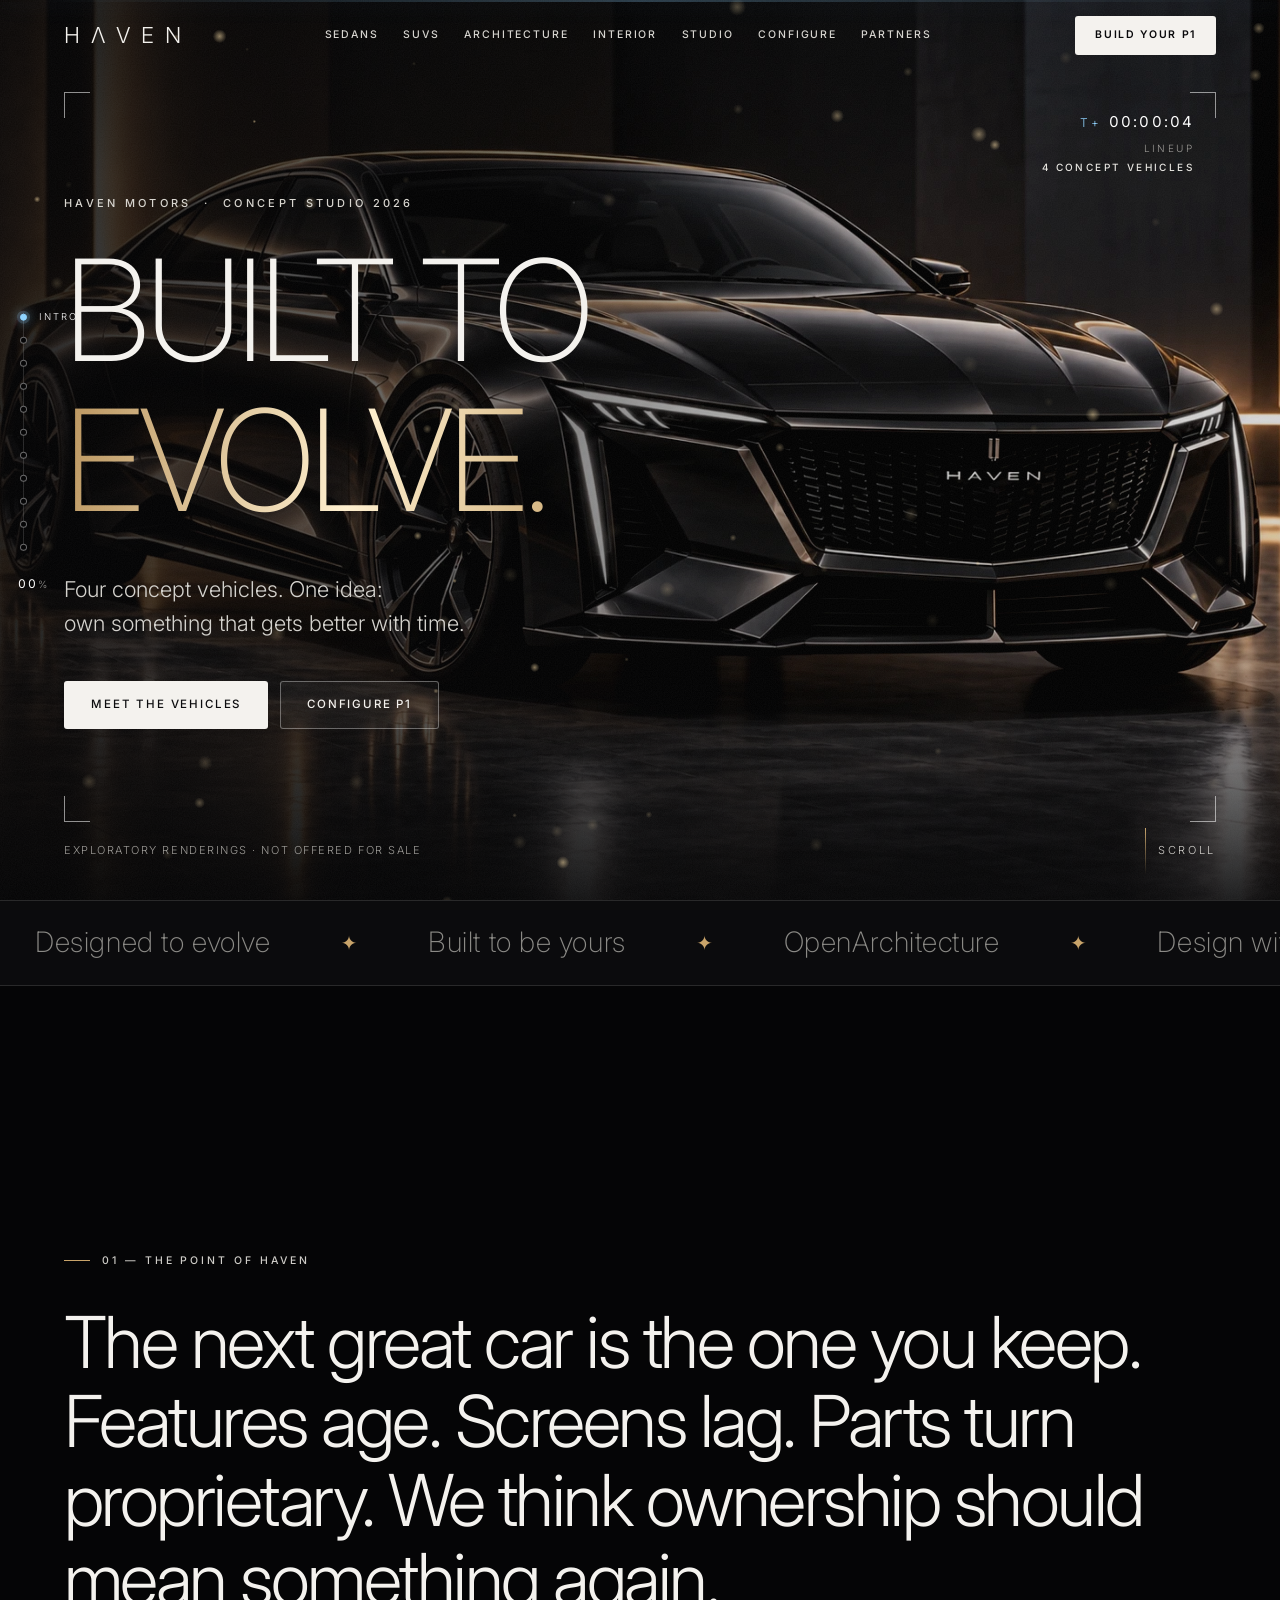
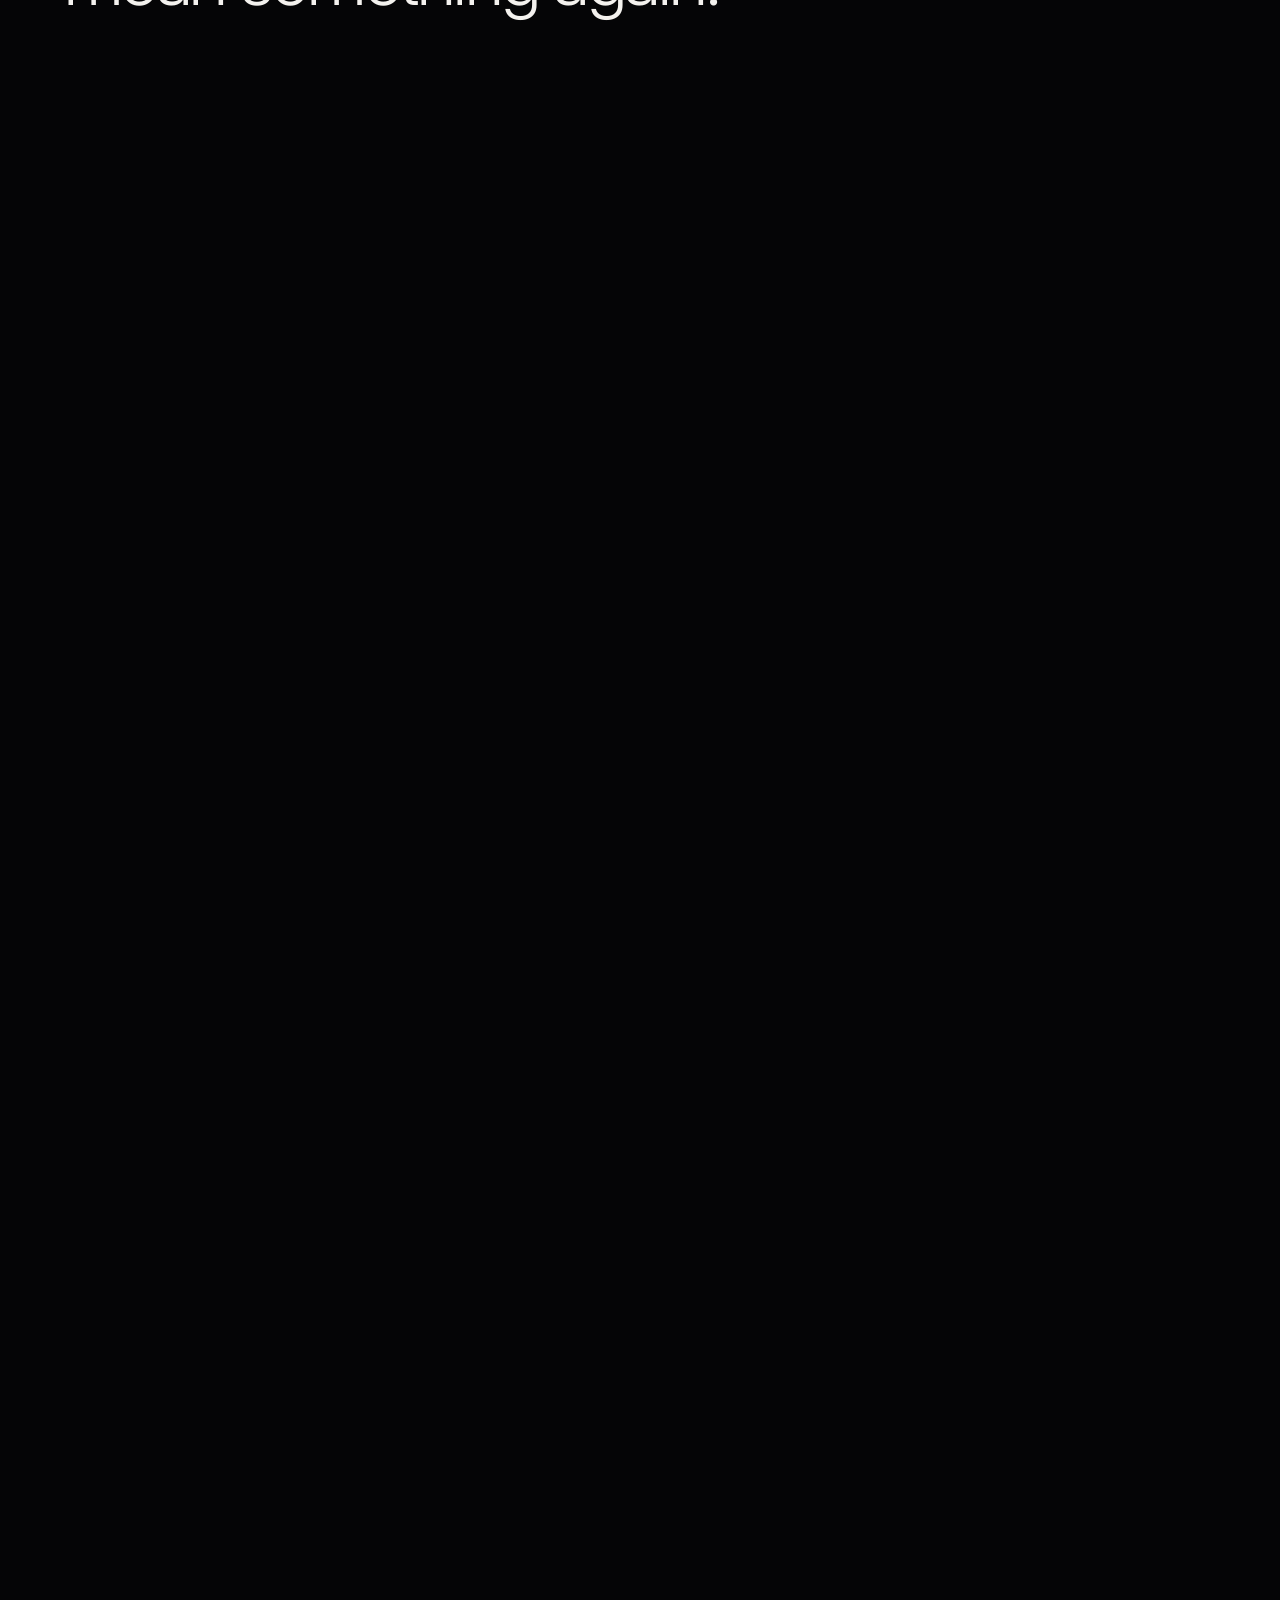
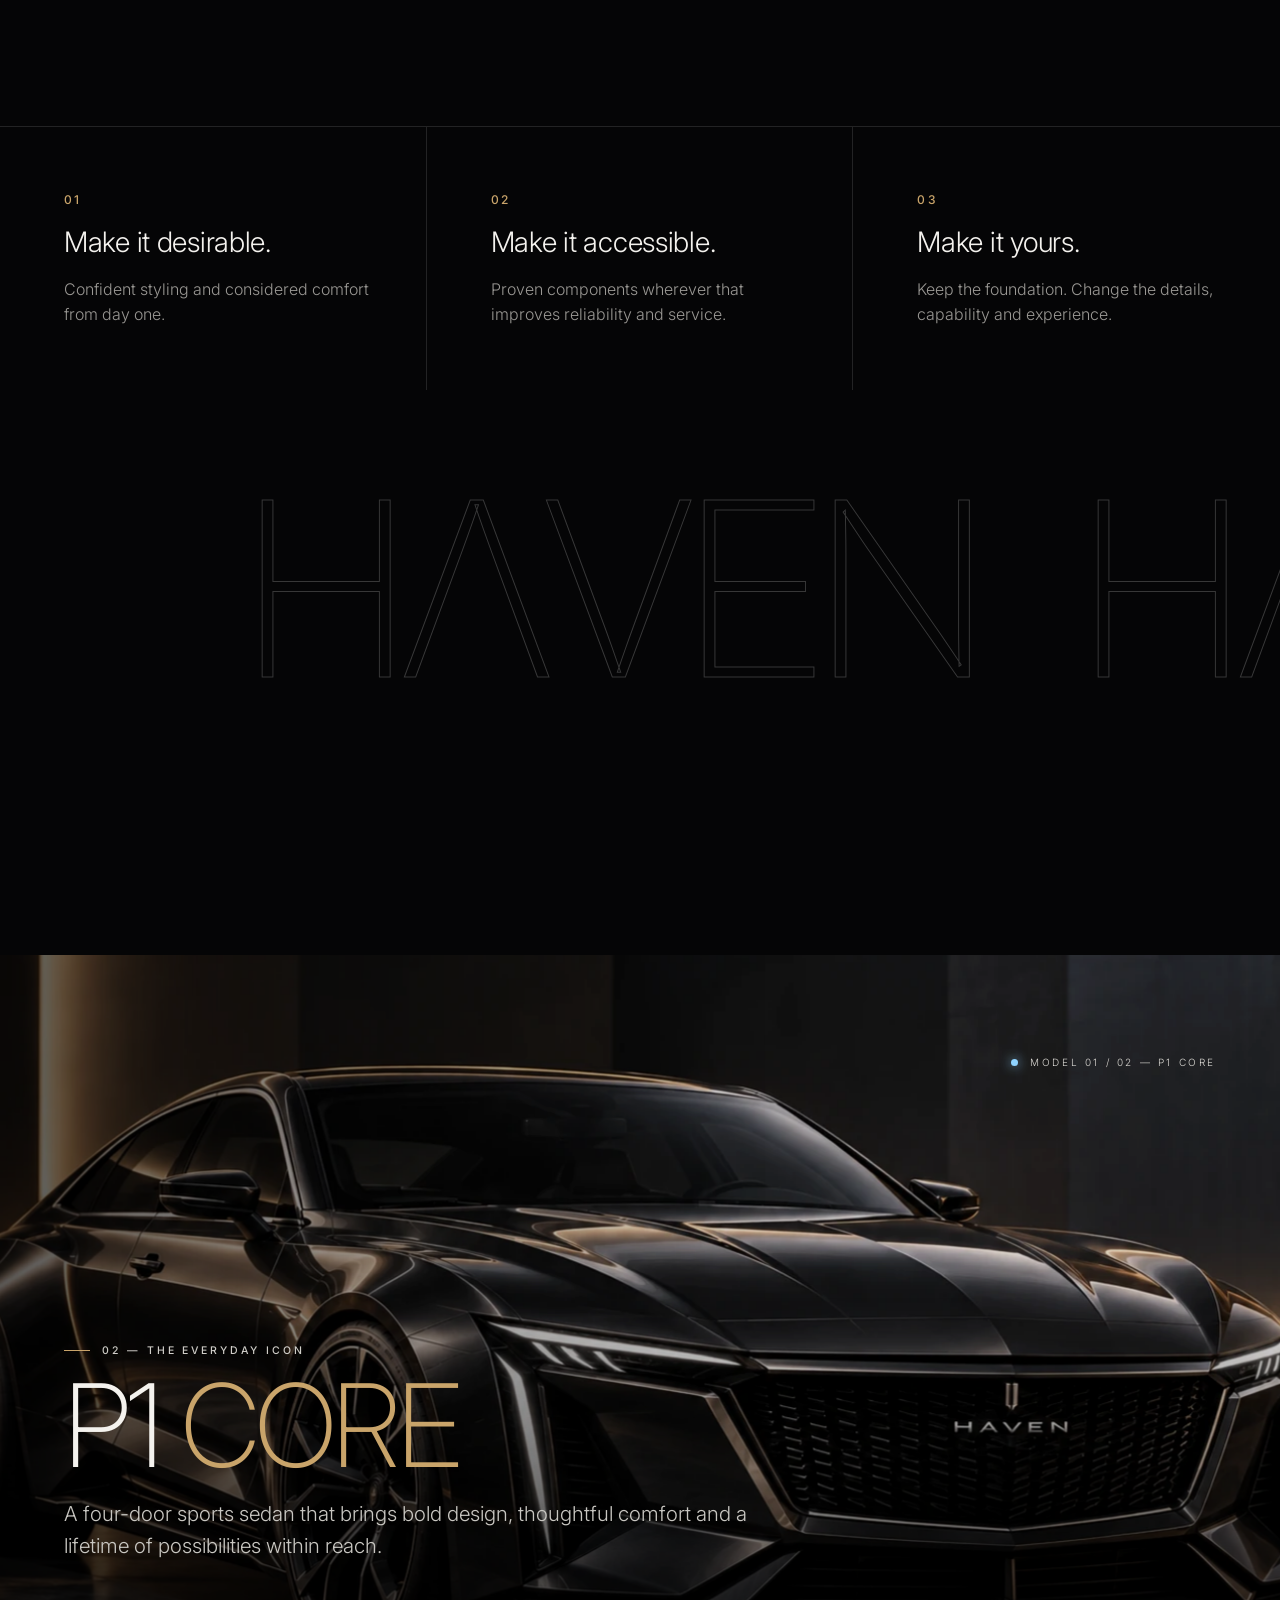
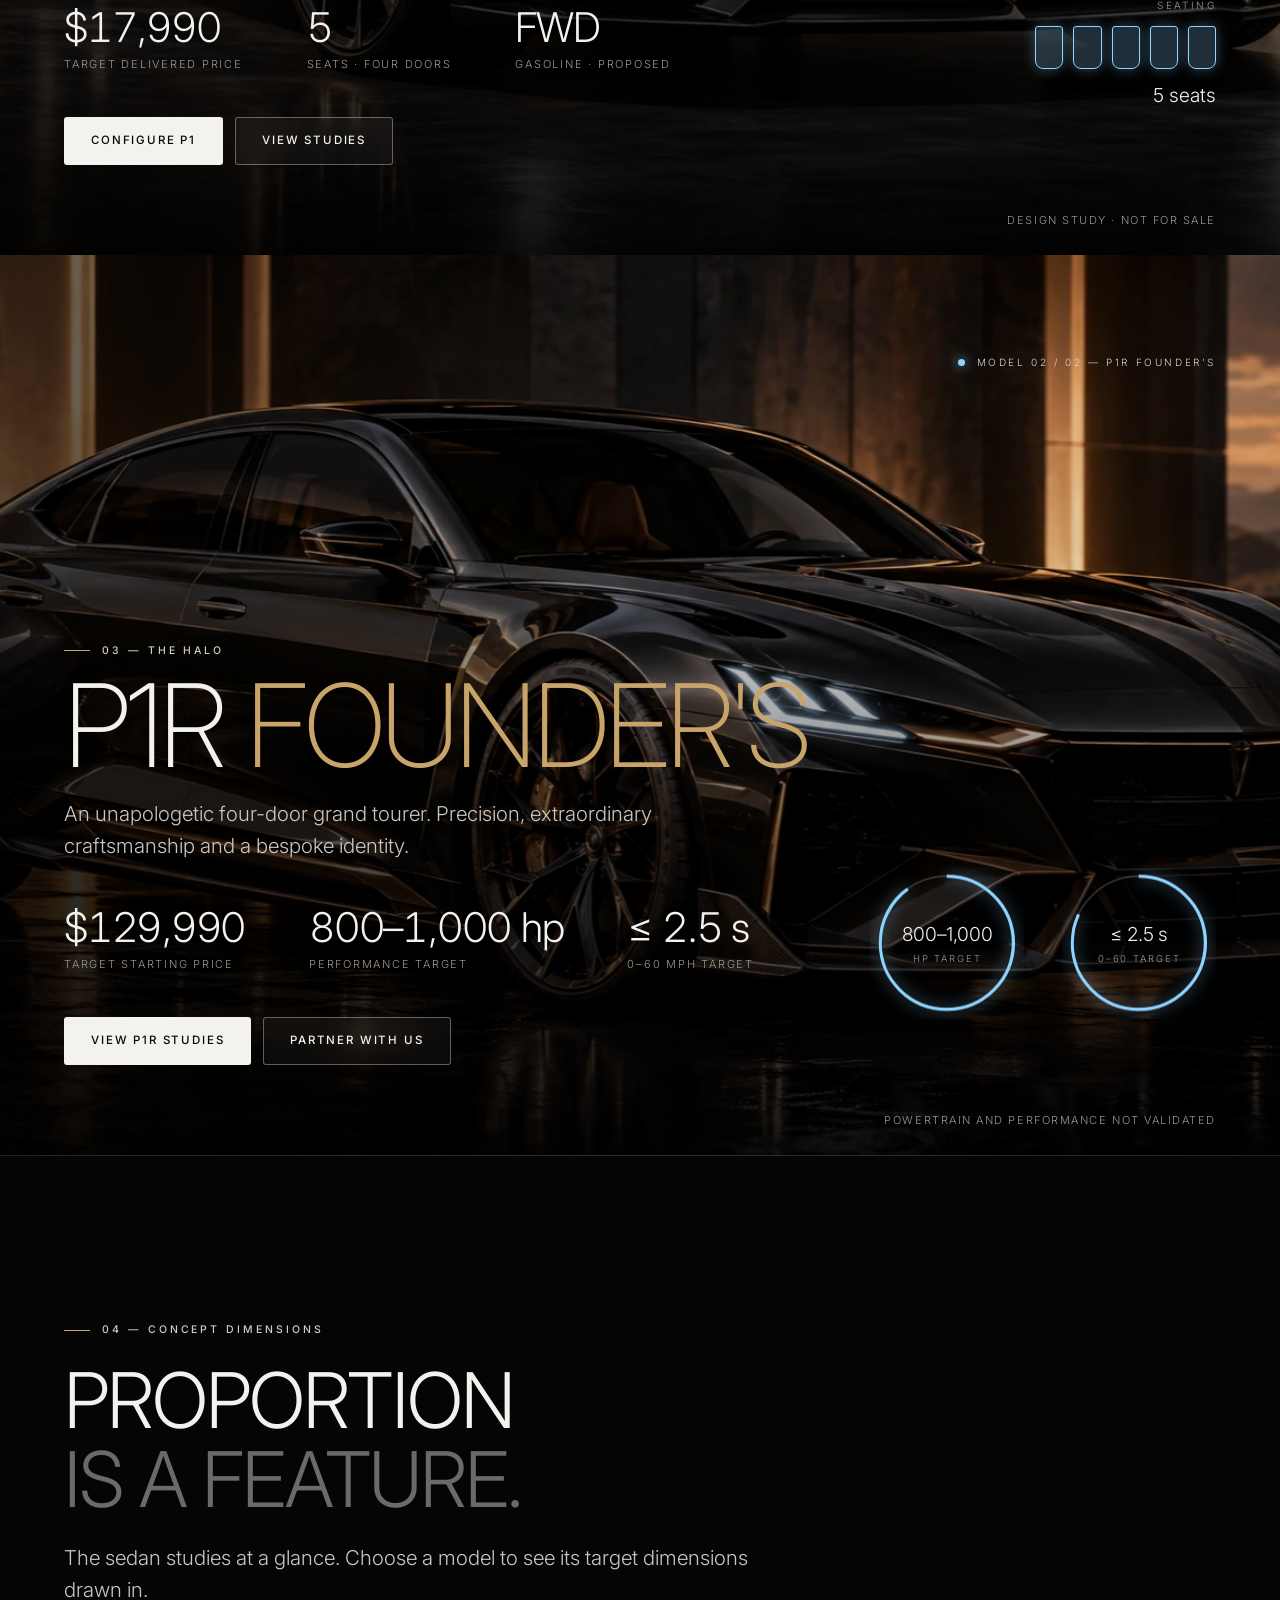
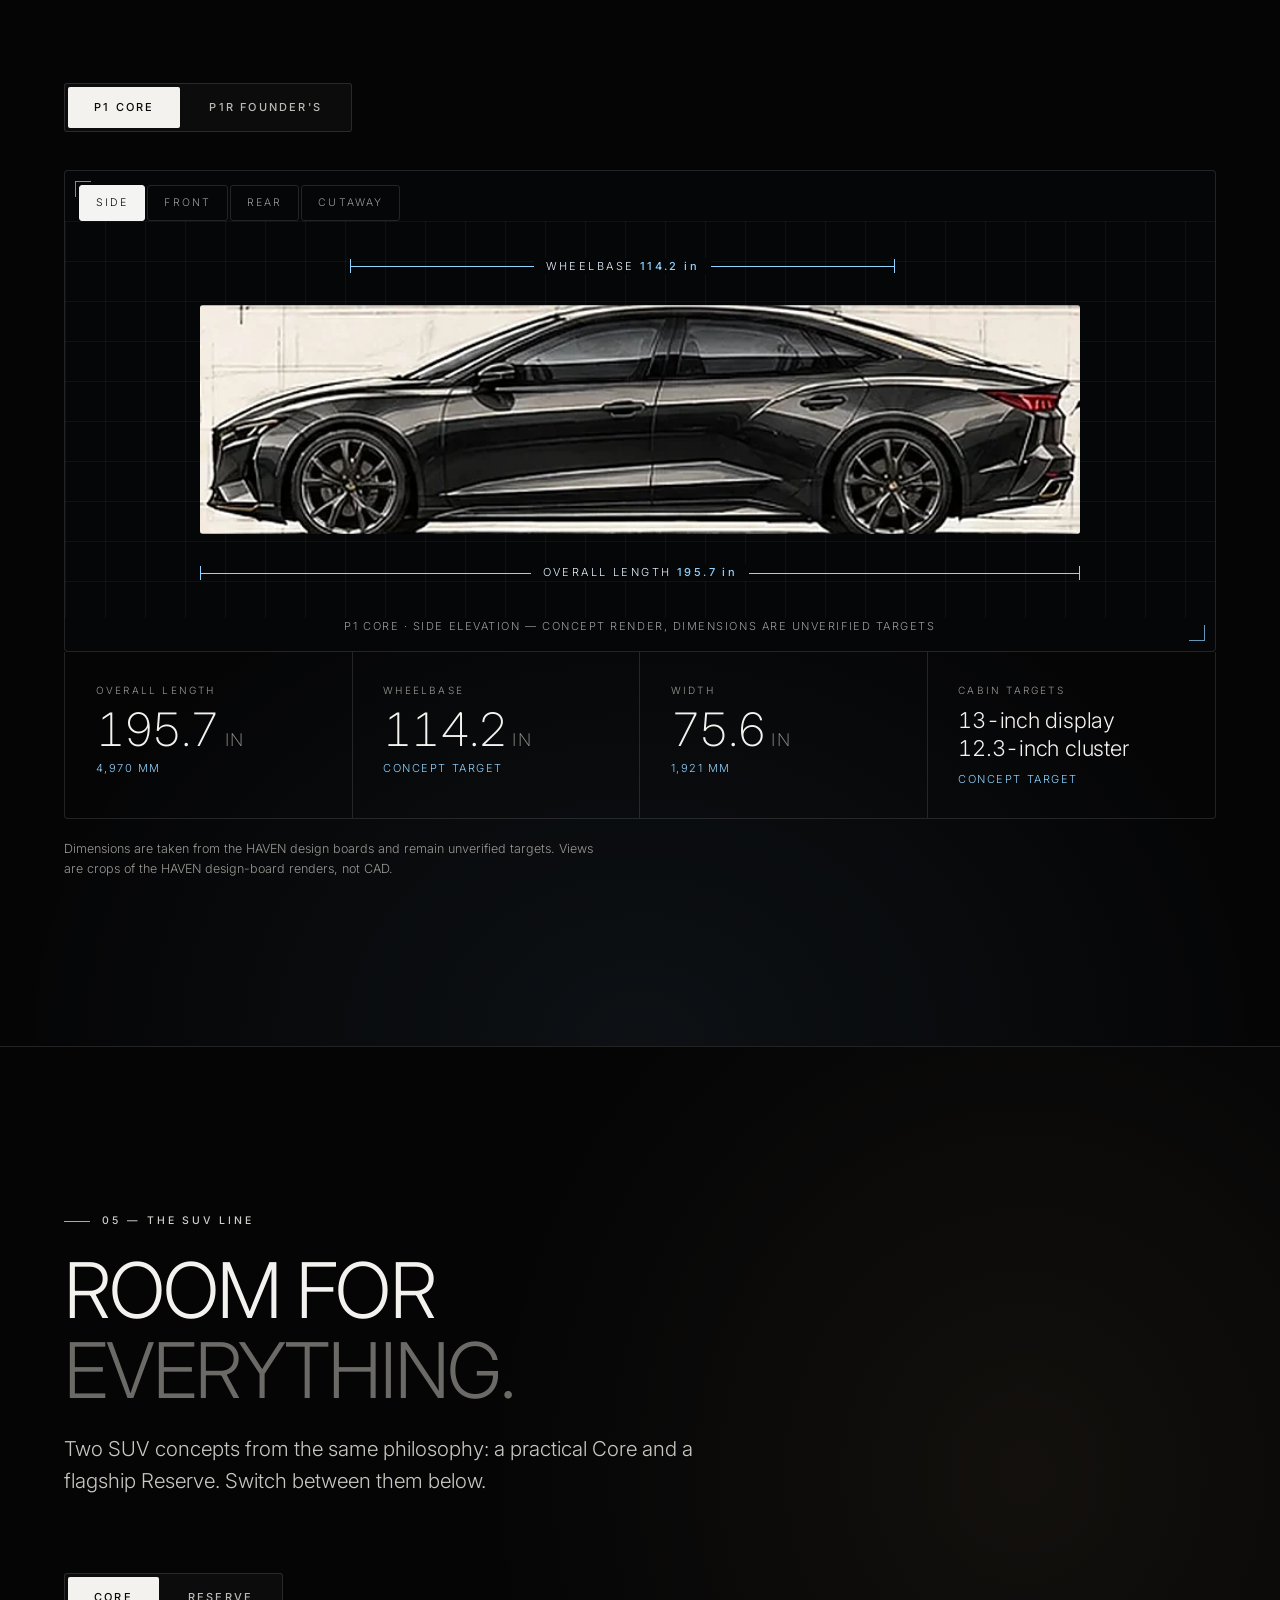
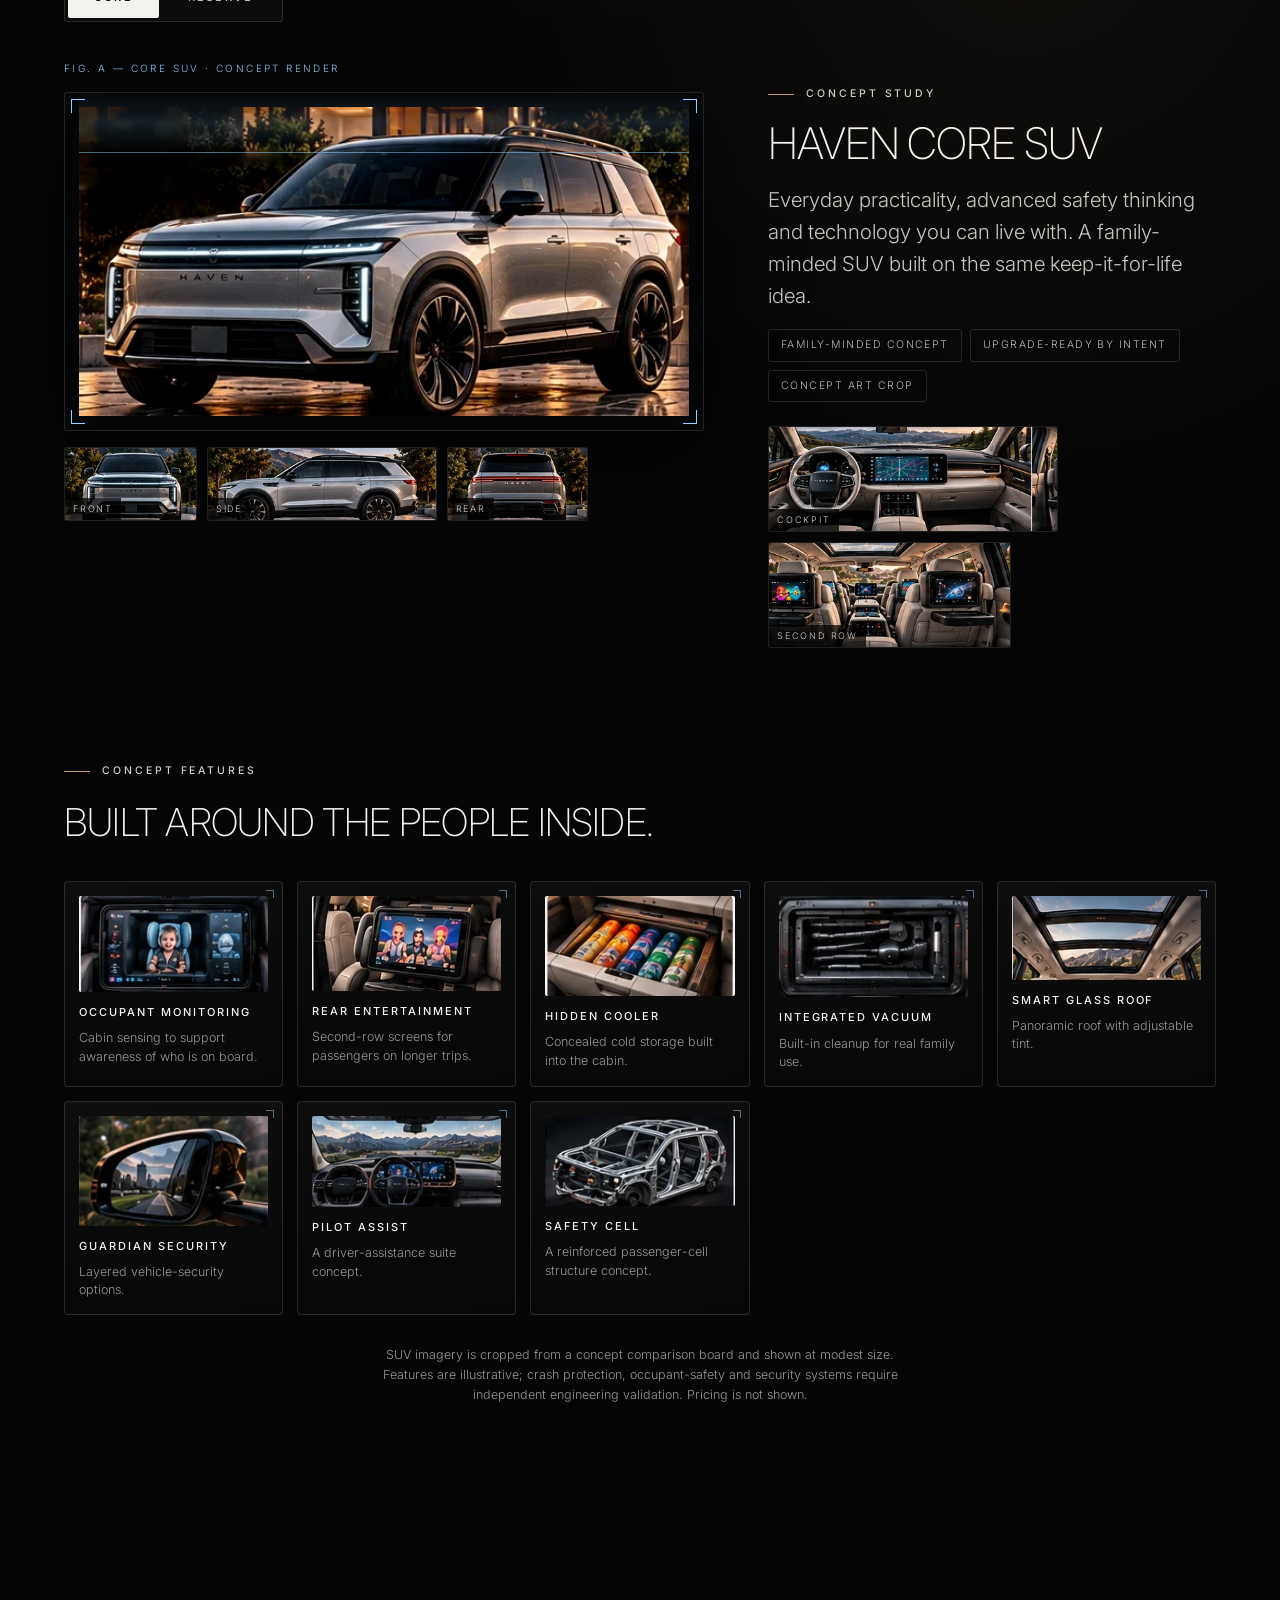
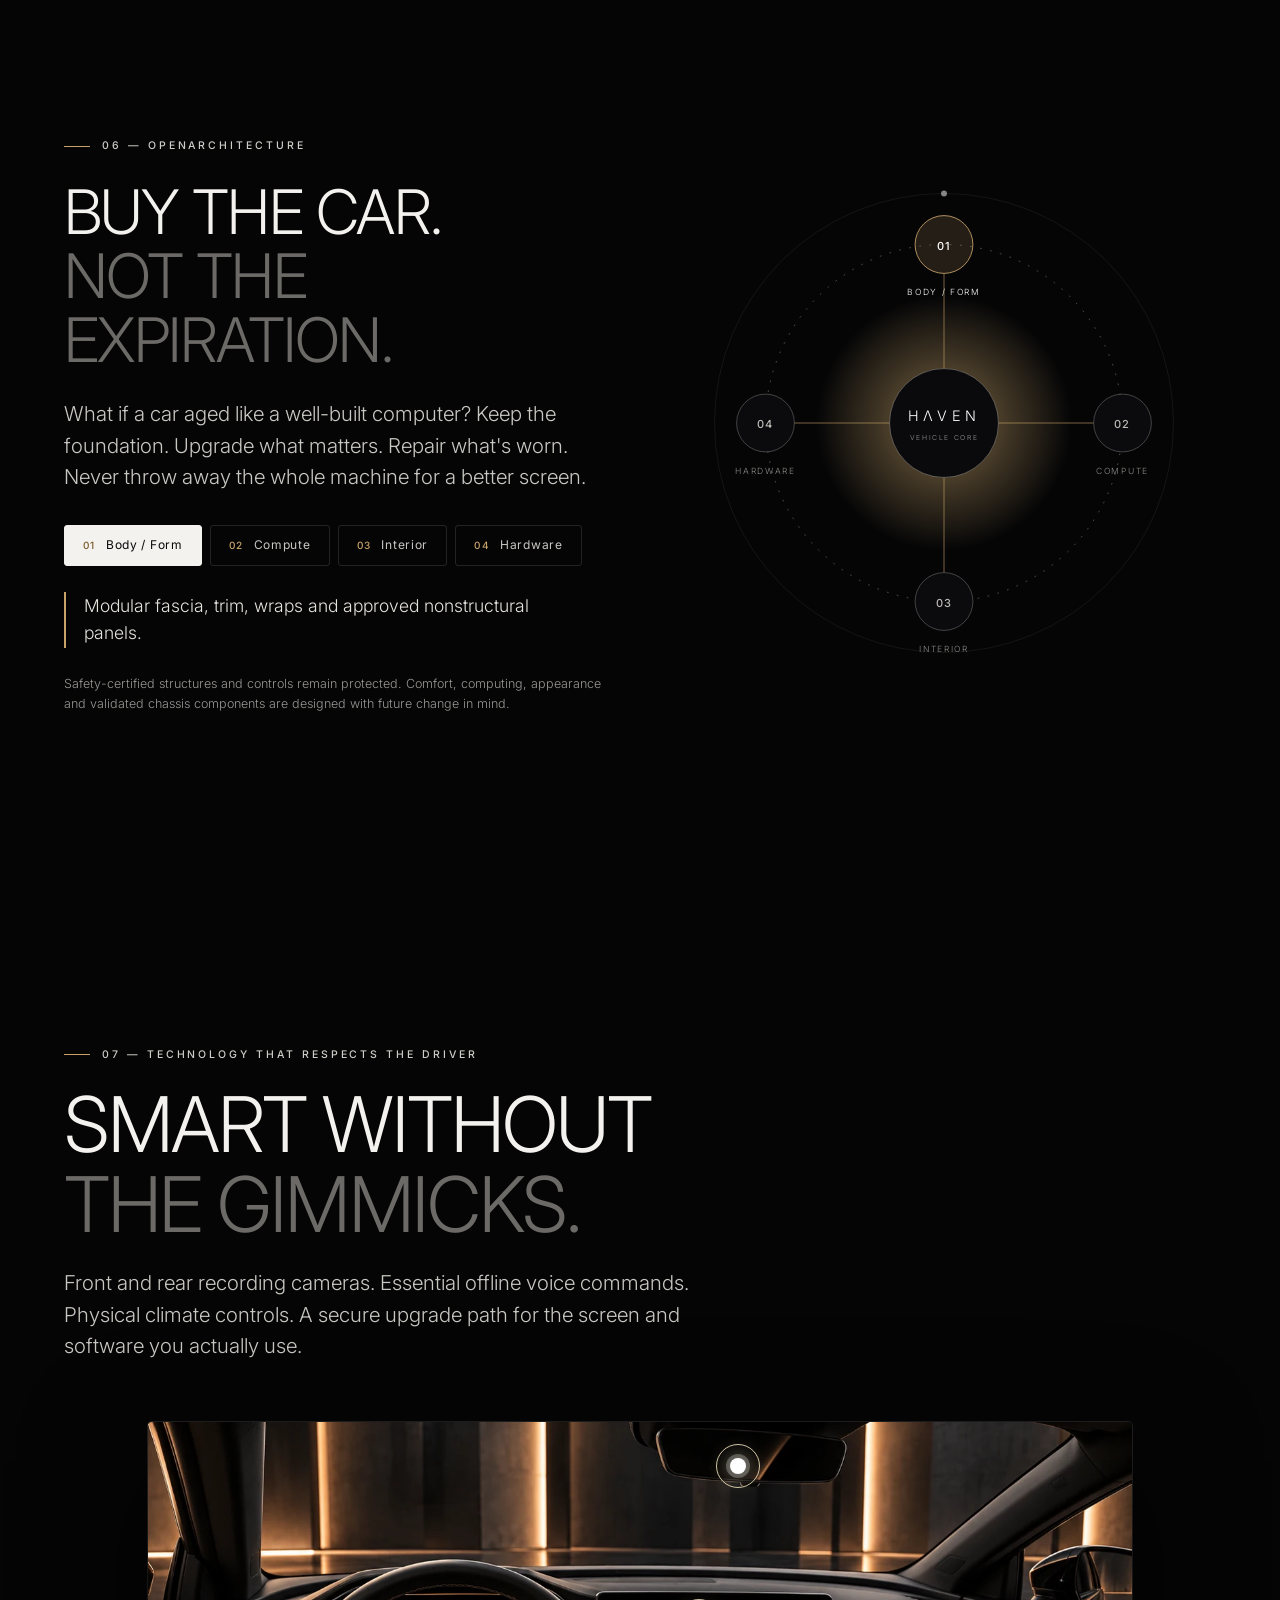
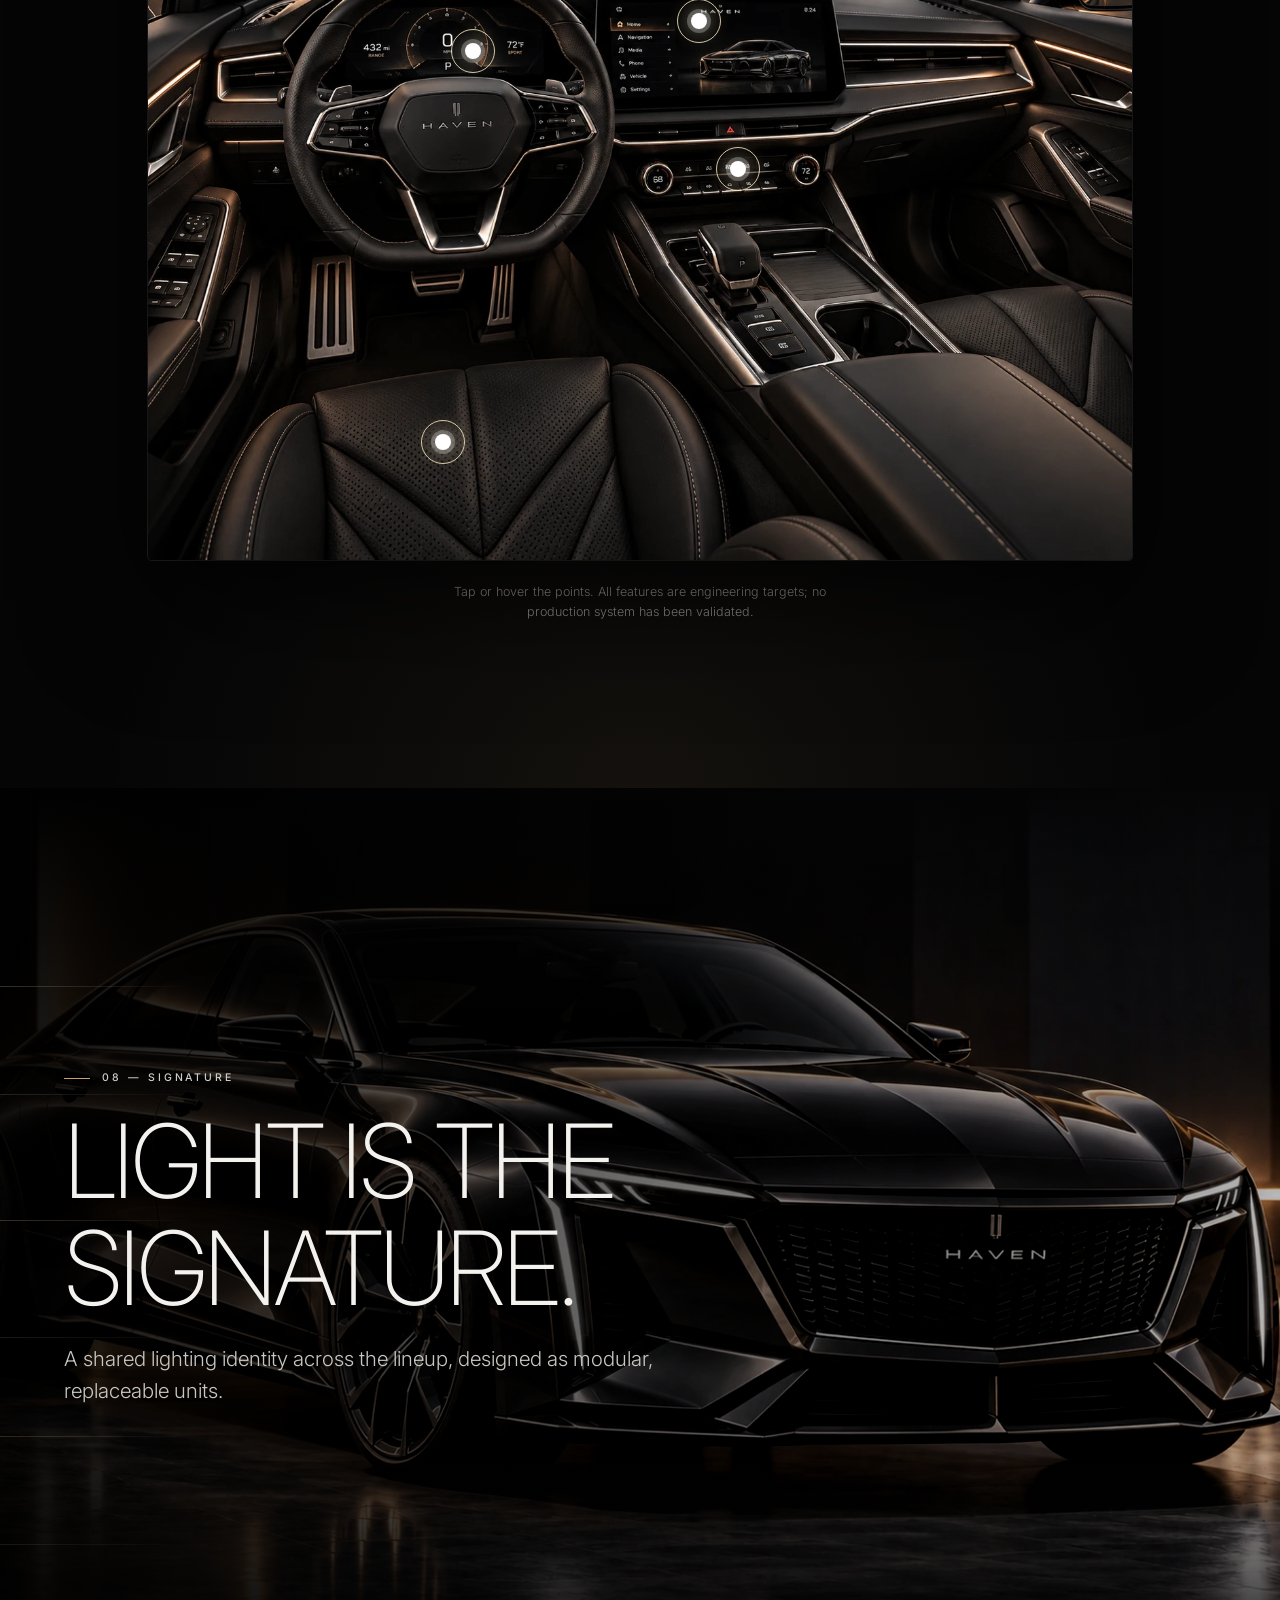
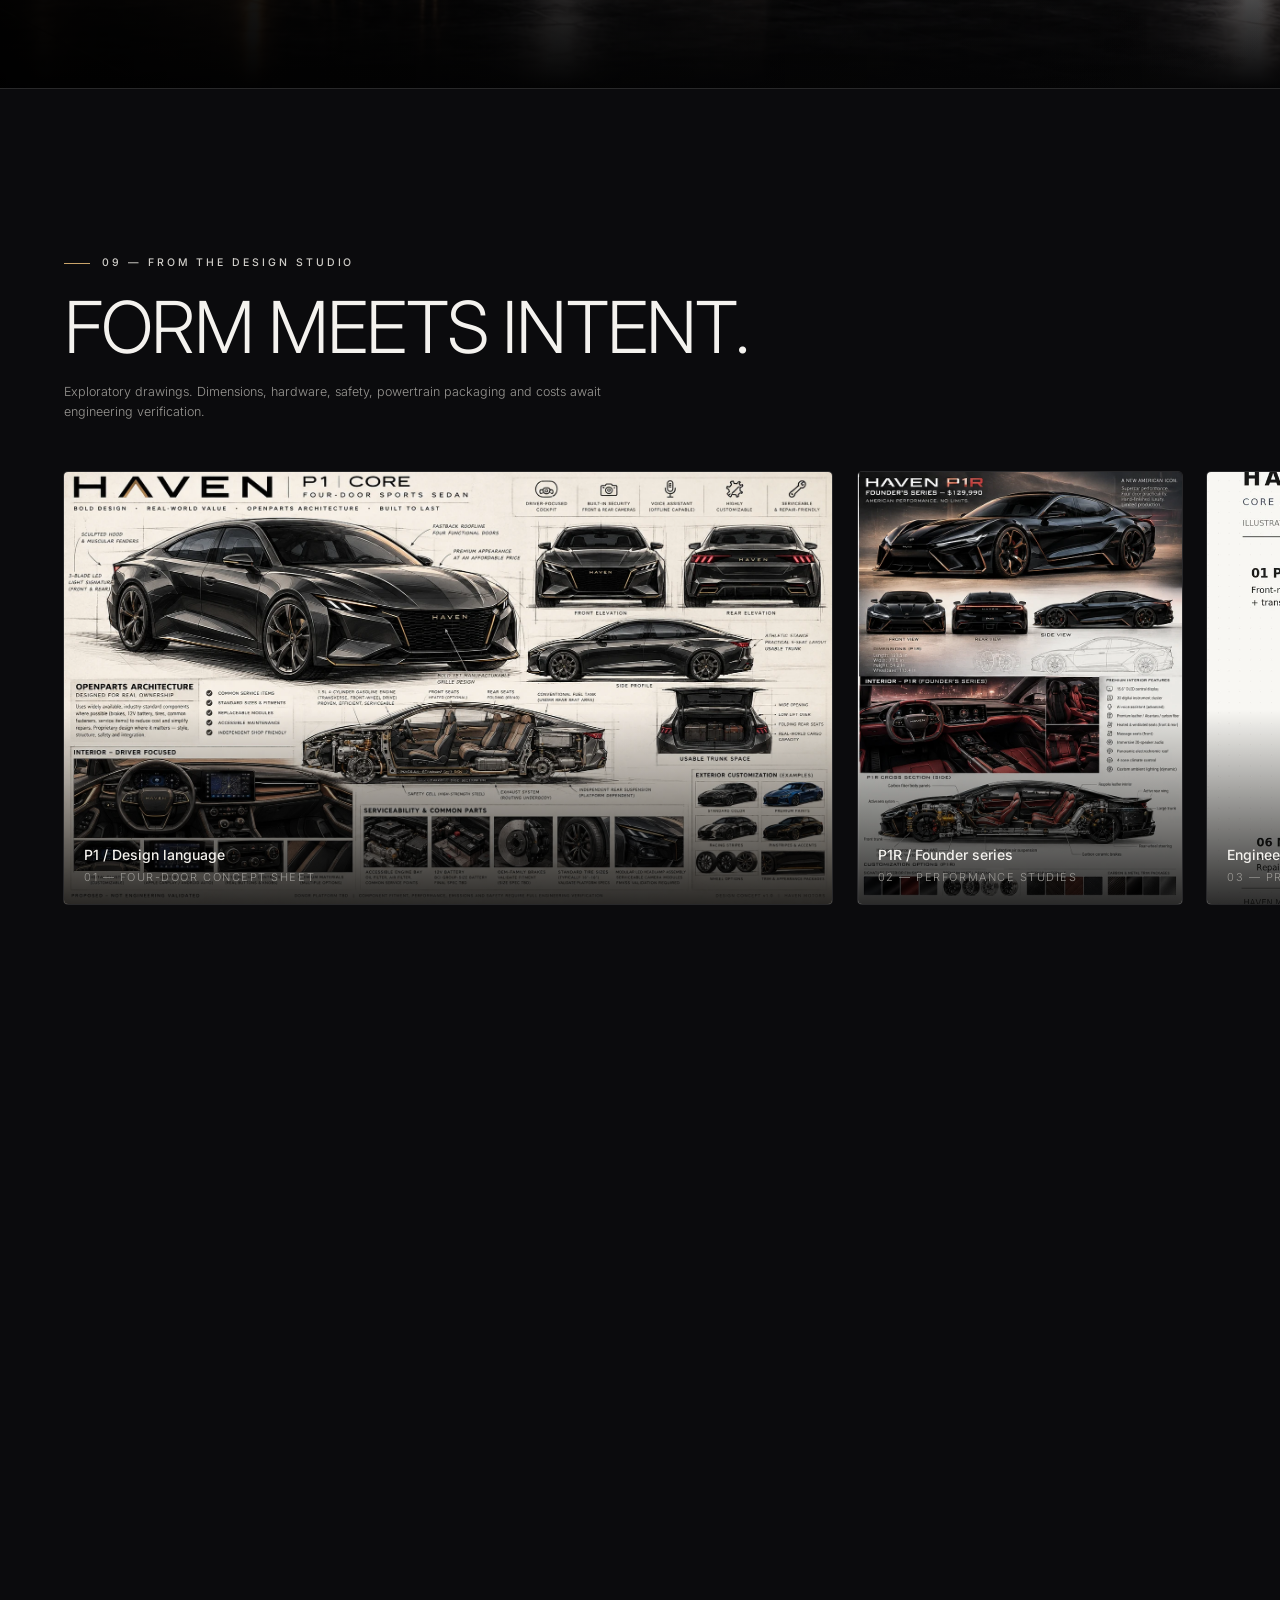
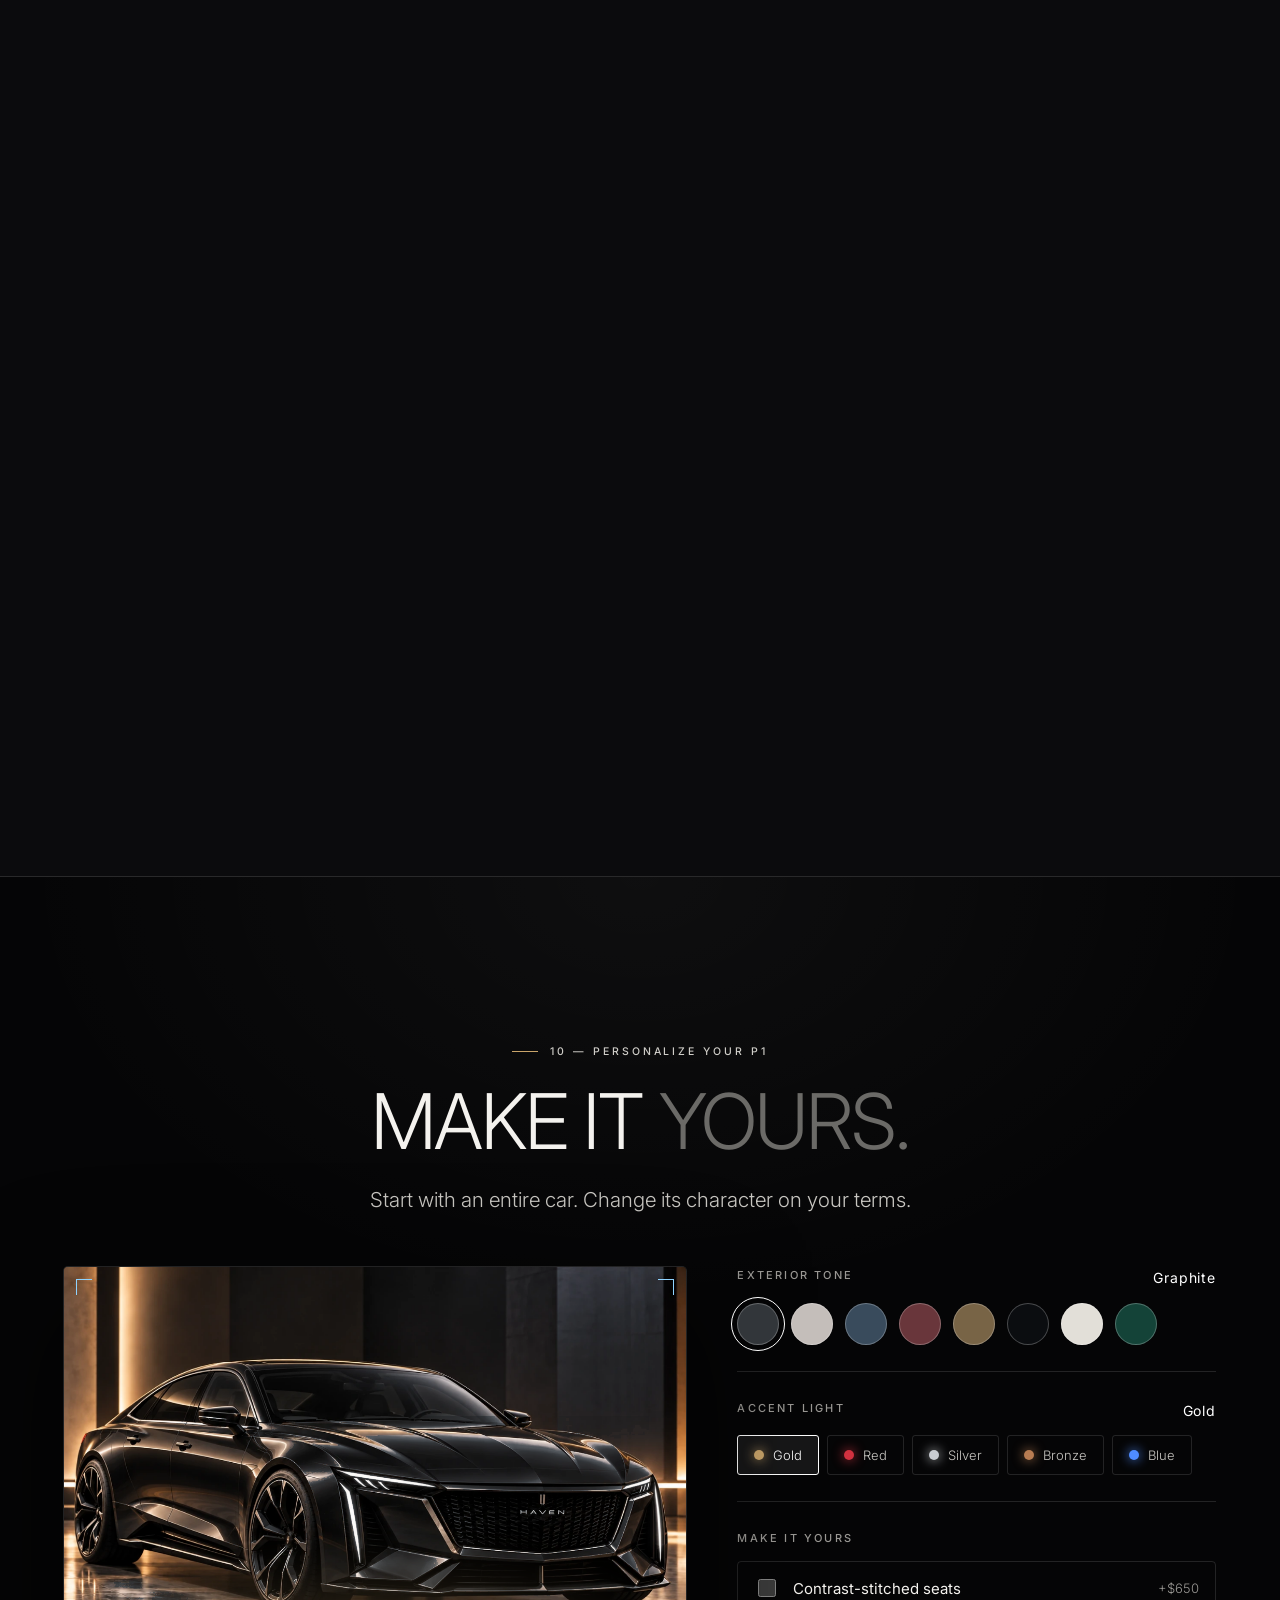
==== index.html @ 37eb2a3e "Fix blank car images on iOS: drop grain/blend overlays on touch, eager images, safer configurator ca" ====
<!DOCTYPE html>
<html lang="en" class="no-js">
<head>
<meta charset="UTF-8">
<meta name="viewport" content="width=device-width, initial-scale=1, viewport-fit=cover">
<meta name="theme-color" content="#030304">
<meta name="color-scheme" content="dark">
<meta name="description" content="HAVEN Motors concept studio. Four proposed vehicles, one idea: built to evolve. Explore the P1 Core, P1R Founder's Series and the Core and Reserve SUV concepts.">
<meta property="og:title" content="HAVEN — Built to evolve">
<meta property="og:description" content="A new philosophy of automotive ownership. Concept sedans P1 and P1R, plus Core and Reserve SUVs.">
<meta property="og:type" content="website">
<meta property="og:image" content="https://mrperkins.github.io/haven-concept/assets/p1-hero.webp">
<meta property="og:url" content="https://mrperkins.github.io/haven-concept/">
<title>HAVEN — Built to Evolve | Concept Studio</title>
<link rel="icon" href="assets/favicon.svg" type="image/svg+xml">
<link rel="preconnect" href="https://fonts.googleapis.com">
<link rel="preconnect" href="https://fonts.gstatic.com" crossorigin>
<link href="https://fonts.googleapis.com/css2?family=Inter:wght@200;300;400;500;600&display=swap" rel="stylesheet">
<link rel="preload" as="image" href="assets/p1-hero.webp">
<link rel="stylesheet" href="css/site.css">
<script>document.documentElement.className='js';</script>
<script defer src="js/site.js"></script>
</head>
<body>
<div class="boot" id="boot" aria-hidden="true">
  <div class="boot-inner">
    <span class="boot-logo">HΛVEN</span>
    <div class="boot-bar"><i id="bootBar"></i></div>
    <div class="boot-meta"><span>Initializing concept studio</span><span id="bootNum">000</span></div>
  </div>
</div>
<div class="grain" aria-hidden="true"></div>
<div class="progress" id="progress" aria-hidden="true"></div>
<a class="skip" href="#main">Skip to content</a>

<nav class="rail" id="rail" aria-label="Page sections">
  <ol>
    <li><a href="#top" data-sec="top"><i></i><span>Intro</span></a></li>
    <li><a href="#philosophy" data-sec="philosophy"><i></i><span>Philosophy</span></a></li>
    <li><a href="#models" data-sec="models"><i></i><span>Sedans</span></a></li>
    <li><a href="#spec" data-sec="spec"><i></i><span>Dimensions</span></a></li>
    <li><a href="#suv" data-sec="suv"><i></i><span>SUVs</span></a></li>
    <li><a href="#architecture" data-sec="architecture"><i></i><span>Architecture</span></a></li>
    <li><a href="#interior" data-sec="interior"><i></i><span>Interior</span></a></li>
    <li><a href="#studio" data-sec="studio"><i></i><span>Studio</span></a></li>
    <li><a href="#configure" data-sec="configure"><i></i><span>Configure</span></a></li>
    <li><a href="#roadmap" data-sec="roadmap"><i></i><span>Roadmap</span></a></li>
    <li><a href="#collaborate" data-sec="collaborate"><i></i><span>Partners</span></a></li>
  </ol>
  <div class="rail-pct"><b id="railPct">00</b><span>%</span></div>
</nav>

<header class="nav" id="nav">
  <a class="wordmark" href="#top" aria-label="HAVEN home">HΛVEN</a>
  <nav class="nav-links" id="siteNav" aria-label="Primary">
    <a href="#models">Sedans</a>
    <a href="#suv">SUVs</a>
    <a href="#architecture">Architecture</a>
    <a href="#interior">Interior</a>
    <a href="#studio">Studio</a>
    <a href="#configure">Configure</a>
    <a href="#collaborate">Partners</a>
  </nav>
  <a class="nav-cta" href="#configure">Build your P1</a>
  <button class="menu-toggle" id="menuToggle" aria-label="Open navigation" aria-controls="siteNav" aria-expanded="false"><span></span><span></span></button>
</header>

<main id="main">

  <!-- HERO -->
  <section class="hero" id="top" aria-labelledby="heroTitle">
    <div class="hero-media" id="heroMedia">
      <img src="assets/p1-hero.webp" alt="HAVEN P1 four-door sports sedan concept in a dark showroom with warm light panels" fetchpriority="high">
      <div class="hero-sweep" aria-hidden="true"></div>
      <div class="hero-shade" aria-hidden="true"></div>
      <canvas class="hero-dust" id="heroDust" aria-hidden="true"></canvas>
    </div>
    <div class="hud" aria-hidden="true">
      <i class="br tl"></i><i class="br tr"></i><i class="br bl"></i><i class="br bR"></i>
      <div class="hud-scan"></div>
      <div class="hud-top">
        <div class="hud-clock"><span>T+</span><b id="clock">00:00:00</b></div>
        <div class="hud-tele"><span id="teleK">Program</span><b id="teleV">HAVEN Concept Studio</b></div>
      </div>
    </div>
    <div class="hero-content" id="heroContent">
      <p class="eyebrow" data-intro="0">HAVEN MOTORS &nbsp;·&nbsp; CONCEPT STUDIO 2026</p>
      <h1 id="heroTitle">
        <span class="mask"><span data-intro="1">Built to</span></span>
        <span class="mask"><span data-intro="2"><em class="shimmer">evolve.</em></span></span>
      </h1>
      <p class="hero-sub" data-intro="3">Four concept vehicles. One idea:<br>own something that gets better with time.</p>
      <div class="hero-actions" data-intro="4">
        <a class="btn btn-solid" href="#models">Meet the vehicles</a>
        <a class="btn btn-ghost" href="#configure">Configure P1</a>
      </div>
    </div>
    <div class="hero-foot" data-intro="5">
      <span class="stamp">Exploratory renderings · not offered for sale</span>
      <a class="scroll-cue" href="#philosophy" aria-label="Scroll to explore"><i></i><span>Scroll</span></a>
    </div>
  </section>

  <!-- MARQUEE -->
  <div class="marquee" aria-hidden="true"><div class="marquee-track"><span>Designed to evolve</span><span>Built to be yours</span><span>OpenArchitecture</span><span>Design without expiration</span><span>Designed to evolve</span><span>Built to be yours</span><span>OpenArchitecture</span><span>Design without expiration</span></div></div>

  <!-- MANIFESTO -->
  <section class="manifesto" id="philosophy" aria-label="Philosophy">
    <div class="manifesto-sticky">
      <p class="kicker" data-reveal>01 — The point of HAVEN</p>
      <h2 class="words" id="manifestoWords">The next great car is the one you keep. Features age. Screens lag. Parts turn proprietary. We think ownership should mean something again.</h2>
    </div>
  </section>

  <section class="beliefs">
    <div class="belief" data-reveal><b>01</b><h3>Make it desirable.</h3><p>Confident styling and considered comfort from day one.</p></div>
    <div class="belief" data-reveal style="--d:.1s"><b>02</b><h3>Make it accessible.</h3><p>Proven components wherever that improves reliability and service.</p></div>
    <div class="belief" data-reveal style="--d:.2s"><b>03</b><h3>Make it yours.</h3><p>Keep the foundation. Change the details, capability and experience.</p></div>
  </section>

  <div class="outline" data-slide aria-hidden="true"><span>HΛVEN&nbsp;&nbsp;HΛVEN&nbsp;&nbsp;HΛVEN&nbsp;&nbsp;HΛVEN</span></div>

  <!-- SEDANS (stacking panels) -->
  <section class="models" id="models" aria-label="Sedans">
    <article class="model" id="p1" data-model aria-labelledby="p1Title">
      <img class="model-img" src="assets/brand-detail.webp" alt="HAVEN P1 Core concept, front three-quarter view">
      <div class="model-scrim" aria-hidden="true"></div>
      <div class="model-hud" aria-hidden="true"><i class="dot"></i><span>Model 01 / 02 — P1 Core</span></div>
      <div class="pips" aria-hidden="true"><small>Seating</small><div><i></i><i></i><i></i><i></i><i></i></div><b>5 seats</b></div>
      <div class="model-copy">
        <p class="kicker">02 — The everyday icon</p>
        <h2 id="p1Title">P1 <span>Core</span></h2>
        <p class="lede">A four-door sports sedan that brings bold design, thoughtful comfort and a lifetime of possibilities within reach.</p>
        <div class="stats">
          <div><strong class="count" data-to="17990" data-prefix="$">$17,990</strong><small>Target delivered price</small></div>
          <div><strong>5</strong><small>Seats · four doors</small></div>
          <div><strong>FWD</strong><small>Gasoline · proposed</small></div>
        </div>
        <div class="model-actions"><a class="btn btn-solid" href="#configure">Configure P1</a><a class="btn btn-ghost" href="#studio">View studies</a></div>
      </div>
      <p class="model-note">Design study · not for sale</p>
    </article>

    <article class="model" id="p1r" data-model aria-labelledby="p1rTitle">
      <img class="model-img" src="assets/p1r-cinematic.webp" alt="HAVEN P1R Founder's Series performance grand tourer concept at dusk">
      <div class="model-scrim" aria-hidden="true"></div>
      <div class="model-hud" aria-hidden="true"><i class="dot"></i><span>Model 02 / 02 — P1R Founder's</span></div>
      <div class="gauges" aria-hidden="true">
        <div class="gauge"><svg viewBox="0 0 120 120"><circle class="g-bg" cx="60" cy="60" r="52"/><circle class="g-fg" cx="60" cy="60" r="52" pathLength="100" style="--v:90"/></svg><div><b>800–1,000</b><small>hp target</small></div></div>
        <div class="gauge"><svg viewBox="0 0 120 120"><circle class="g-bg" cx="60" cy="60" r="52"/><circle class="g-fg" cx="60" cy="60" r="52" pathLength="100" style="--v:82"/></svg><div><b>≤ 2.5 s</b><small>0–60 target</small></div></div>
      </div>
      <div class="model-copy">
        <p class="kicker">03 — The halo</p>
        <h2 id="p1rTitle">P1R <span>Founder's</span></h2>
        <p class="lede">An unapologetic four-door grand tourer. Precision, extraordinary craftsmanship and a bespoke identity.</p>
        <div class="stats">
          <div><strong class="count" data-to="129990" data-prefix="$">$129,990</strong><small>Target starting price</small></div>
          <div><strong>800–1,000 hp</strong><small>Performance target</small></div>
          <div><strong>≤ 2.5 s</strong><small>0–60 mph target</small></div>
        </div>
        <div class="model-actions"><a class="btn btn-solid" href="#studio">View P1R studies</a><a class="btn btn-ghost" href="#collaborate">Partner with us</a></div>
      </div>
      <p class="model-note">Powertrain and performance not validated</p>
    </article>
  </section>

  <!-- DIMENSIONS / BLUEPRINT -->
  <section class="spec" id="spec" aria-labelledby="specTitle">
    <div class="section-head">
      <p class="kicker" data-reveal>04 — Concept dimensions</p>
      <h2 id="specTitle" data-reveal>Proportion<br><span class="dim">is a feature.</span></h2>
      <p class="lede" data-reveal>The sedan studies at a glance. Choose a model to see its target dimensions drawn in.</p>
    </div>
    <div class="spec-wrap">
      <div class="seg" role="tablist" aria-label="Choose sedan" id="specTabs">
        <button role="tab" class="on" data-spec="p1" aria-selected="true">P1 Core</button>
        <button role="tab" data-spec="p1r" aria-selected="false">P1R Founder's</button>
      </div>
      <div class="bp" id="bp" data-reveal>
        <div class="bp-views" id="bpViews" role="tablist" aria-label="Choose view">
          <button role="tab" class="on" data-bpv="side" aria-selected="true">Side</button>
          <button role="tab" data-bpv="front" aria-selected="false">Front</button>
          <button role="tab" data-bpv="rear" aria-selected="false">Rear</button>
          <button role="tab" data-bpv="section" aria-selected="false">Cutaway</button>
        </div>
        <figure class="bp-stage" id="bpStage" data-view="side">
          <div class="bp-img" id="bpImgBox">
            <img id="bpImg" src="assets/haven-views/p1-side.webp" alt="HAVEN P1 Core side elevation">
            <div class="bpd top"><i></i><span>WHEELBASE <b id="bpWb">114.2 in</b></span></div>
            <div class="bpd bot"><i></i><span id="bpBotL">OVERALL LENGTH <b id="bpLen">195.7 in</b></span></div>
            <div class="bp-line"></div>
          </div>
        </figure>
        <p class="bp-cap" id="bpCap">P1 Core · side elevation — concept render, dimensions are unverified targets</p>
      </div>
      <div class="spec-cells" id="specCells" data-reveal>
        <div><small>Overall length</small><strong><span data-k="len">195.7</span><em>in</em></strong><span class="sub" data-k="lenmm">4,970 mm</span></div>
        <div><small>Wheelbase</small><strong><span data-k="wb">114.2</span><em>in</em></strong><span class="sub">Concept target</span></div>
        <div><small>Width</small><strong><span data-k="w">75.6</span><em>in</em></strong><span class="sub" data-k="wmm">1,921 mm</span></div>
        <div><small data-k="hlk">Cabin targets</small><strong class="txt" data-k="hl">13-inch display<br>12.3-inch cluster</strong><span class="sub">Concept target</span></div>
      </div>
      <p class="fine">Dimensions are taken from the HAVEN design boards and remain unverified targets. Views are crops of the HAVEN design-board renders, not CAD.</p>
    </div>
  </section>

  <!-- SUVs -->
  <section class="suv" id="suv" aria-labelledby="suvTitle">
    <div class="section-head">
      <p class="kicker" data-reveal>05 — The SUV line</p>
      <h2 id="suvTitle" data-reveal>Room for<br><span class="dim">everything.</span></h2>
      <p class="lede" data-reveal>Two SUV concepts from the same philosophy: a practical Core and a flagship Reserve. Switch between them below.</p>
    </div>
    <div class="suv-wrap" id="suvWrap">
      <div class="seg" role="tablist" aria-label="Choose SUV" id="suvTabs">
        <button role="tab" class="on" data-suv="core" aria-selected="true">Core</button>
        <button role="tab" data-suv="reserve" aria-selected="false">Reserve</button>
      </div>
      <div class="suv-grid">
        <div class="suv-stage" data-reveal>
          <span class="fig" id="suvFig">Fig. A — Core SUV · concept render</span>
          <div class="hud-frame">
            <img id="suvHero" src="assets/haven-suv/core/exterior-hero-clean.webp" alt="HAVEN Core SUV concept, front three-quarter view" width="560" height="283">
            <div class="scan" aria-hidden="true"></div>
            <i class="c tl"></i><i class="c tr"></i><i class="c bl"></i><i class="c br"></i>
          </div>
          <div class="views" aria-label="Exterior views">
            <button type="button" data-view="front" data-full="assets/haven-suv/core/exterior-front.webp" data-caption="Core SUV · front view"><img src="assets/haven-suv/core/exterior-front.webp" alt="HAVEN Core SUV, front view" width="198" height="109"><span>Front</span></button>
            <button type="button" data-view="side" data-full="assets/haven-suv/core/exterior-side.webp" data-caption="Core SUV · side view"><img src="assets/haven-suv/core/exterior-side.webp" alt="HAVEN Core SUV, side profile" width="345" height="109"><span>Side</span></button>
            <button type="button" data-view="rear" data-full="assets/haven-suv/core/exterior-rear.webp" data-caption="Core SUV · rear view"><img src="assets/haven-suv/core/exterior-rear.webp" alt="HAVEN Core SUV, rear view" width="211" height="109"><span>Rear</span></button>
          </div>
        </div>
        <div class="suv-copy" data-reveal style="--d:.1s">
          <p class="kicker">Concept study</p>
          <h3 id="suvName">HAVEN Core SUV</h3>
          <p class="lede" id="suvLede">Everyday practicality, advanced safety thinking and technology you can live with. A family-minded SUV built on the same keep-it-for-life idea.</p>
          <ul class="tags" id="suvTags"><li>Family-minded concept</li><li>Upgrade-ready by intent</li><li>Concept art crop</li></ul>
          <div class="cabin" aria-label="Cabin views">
            <button type="button" data-cabin="cockpit" data-full="assets/haven-suv/core/interior-cockpit.webp" data-caption="Core SUV · cockpit"><img src="assets/haven-suv/core/interior-cockpit.webp" alt="HAVEN Core SUV cockpit with wide display" width="416" height="150"><span>Cockpit</span></button>
            <button type="button" data-cabin="second" data-full="assets/haven-suv/core/interior-second-row.webp" data-caption="Core SUV · second row"><img src="assets/haven-suv/core/interior-second-row.webp" alt="HAVEN Core SUV second-row seating" width="345" height="149"><span>Second row</span></button>
          </div>
        </div>
      </div>

      <div class="feat-head" data-reveal><p class="kicker">Concept features</p><h3>Built around the people inside.</h3></div>
      <div class="feat-grid">
        <article class="feat" data-reveal><img src="assets/haven-suv/features/occupant-monitoring.webp" alt="Occupant monitoring concept" width="187" height="95"><h4>Occupant monitoring</h4><p>Cabin sensing to support awareness of who is on board.</p></article>
        <article class="feat" data-reveal style="--d:.05s"><img src="assets/haven-suv/features/rear-entertainment.webp" alt="Rear entertainment concept" width="189" height="95"><h4>Rear entertainment</h4><p>Second-row screens for passengers on longer trips.</p></article>
        <article class="feat" data-reveal style="--d:.1s"><img src="assets/haven-suv/features/hidden-cooler.webp" alt="Hidden cooler concept" width="179" height="95"><h4>Hidden cooler</h4><p>Concealed cold storage built into the cabin.</p></article>
        <article class="feat" data-reveal style="--d:.15s"><img src="assets/haven-suv/features/integrated-vacuum.webp" alt="Integrated vacuum concept" width="177" height="95"><h4>Integrated vacuum</h4><p>Built-in cleanup for real family use.</p></article>
        <article class="feat" data-reveal><img src="assets/haven-suv/features/smart-glass-roof.webp" alt="Smart glass roof concept" width="215" height="95"><h4>Smart glass roof</h4><p>Panoramic roof with adjustable tint.</p></article>
        <article class="feat" data-reveal style="--d:.05s"><img src="assets/haven-suv/features/guardian-security.webp" alt="Guardian security concept" width="164" height="95"><h4>Guardian security</h4><p>Layered vehicle-security options.</p></article>
        <article class="feat" data-reveal style="--d:.1s"><img src="assets/haven-suv/features/pilot-assist.webp" alt="Pilot assist concept" width="197" height="95"><h4>Pilot assist</h4><p>A driver-assistance suite concept.</p></article>
        <article class="feat" data-reveal style="--d:.15s"><img src="assets/haven-suv/features/safety-cell.webp" alt="Safety cell concept" width="200" height="95"><h4>Safety cell</h4><p>A reinforced passenger-cell structure concept.</p></article>
      </div>
      <p class="fine center">SUV imagery is cropped from a concept comparison board and shown at modest size. Features are illustrative; crash protection, occupant-safety and security systems require independent engineering validation. Pricing is not shown.</p>
    </div>
  </section>

  <!-- OPENARCHITECTURE -->
  <section class="arch" id="architecture" aria-labelledby="archTitle">
    <div class="arch-copy">
      <p class="kicker" data-reveal>06 — OpenArchitecture</p>
      <h2 id="archTitle" data-reveal>Buy the car.<br><span class="dim">Not the expiration.</span></h2>
      <p class="lede" data-reveal>What if a car aged like a well-built computer? Keep the foundation. Upgrade what matters. Repair what's worn. Never throw away the whole machine for a better screen.</p>
      <div class="tabs" role="tablist" aria-label="Upgradeable systems" id="archTabs">
        <button role="tab" class="tab active" data-mod="0" aria-selected="true"><b>01</b>Body / Form</button>
        <button role="tab" class="tab" data-mod="1" aria-selected="false"><b>02</b>Compute</button>
        <button role="tab" class="tab" data-mod="2" aria-selected="false"><b>03</b>Interior</button>
        <button role="tab" class="tab" data-mod="3" aria-selected="false"><b>04</b>Hardware</button>
      </div>
      <p class="tab-detail" id="archDetail" aria-live="polite">Modular fascia, trim, wraps and approved nonstructural panels.</p>
      <p class="fine" data-reveal>Safety-certified structures and controls remain protected. Comfort, computing, appearance and validated chassis components are designed with future change in mind.</p>
    </div>
    <div class="arch-visual" data-reveal>
      <svg viewBox="0 0 640 640" role="img" aria-label="Diagram: the HAVEN vehicle core surrounded by four upgradeable systems — body, compute, interior and hardware" id="archSvg">
        <defs>
          <radialGradient id="coreGlow"><stop offset="0" stop-color="#e0b878" stop-opacity=".55"/><stop offset="1" stop-color="#e0b878" stop-opacity="0"/></radialGradient>
        </defs>
        <circle cx="320" cy="320" r="150" fill="url(#coreGlow)"/>
        <g class="ring-spin"><circle cx="320" cy="320" r="210" class="ring dashed"/><circle cx="530" cy="320" r="5" class="comet"/></g>
        <g class="ring-spin rev"><circle cx="320" cy="320" r="270" class="ring faint"/><circle cx="320" cy="50" r="3.5" class="comet dim"/></g>
        <g class="spokes">
          <line x1="320" y1="256" x2="320" y2="144"/><line x1="384" y1="320" x2="496" y2="320"/>
          <line x1="320" y1="384" x2="320" y2="496"/><line x1="256" y1="320" x2="144" y2="320"/>
        </g>
        <g class="core"><circle cx="320" cy="320" r="64"/><text x="320" y="318" text-anchor="middle" class="core-t">HΛVEN</text><text x="320" y="340" text-anchor="middle" class="core-s">VEHICLE CORE</text></g>
        <g class="node active" data-mod="0"><circle cx="320" cy="110" r="34"/><text x="320" y="116" text-anchor="middle" class="n-i">01</text><text x="320" y="170" text-anchor="middle" class="n-l">BODY / FORM</text></g>
        <g class="node" data-mod="1"><circle cx="530" cy="320" r="34"/><text x="530" y="326" text-anchor="middle" class="n-i">02</text><text x="530" y="380" text-anchor="middle" class="n-l">COMPUTE</text></g>
        <g class="node" data-mod="2"><circle cx="320" cy="530" r="34"/><text x="320" y="536" text-anchor="middle" class="n-i">03</text><text x="320" y="590" text-anchor="middle" class="n-l">INTERIOR</text></g>
        <g class="node" data-mod="3"><circle cx="110" cy="320" r="34"/><text x="110" y="326" text-anchor="middle" class="n-i">04</text><text x="110" y="380" text-anchor="middle" class="n-l">HARDWARE</text></g>
      </svg>
    </div>
  </section>

  <!-- INTERIOR HOTSPOTS -->
  <section class="interior" id="interior" aria-labelledby="intTitle">
    <div class="section-head">
      <p class="kicker" data-reveal>07 — Technology that respects the driver</p>
      <h2 id="intTitle" data-reveal>Smart without<br><span class="dim">the gimmicks.</span></h2>
      <p class="lede" data-reveal>Front and rear recording cameras. Essential offline voice commands. Physical climate controls. A secure upgrade path for the screen and software you actually use.</p>
    </div>
    <div class="stage" data-reveal>
      <img src="assets/p1-interior.webp" alt="HAVEN P1 concept cabin with widescreen display, digital cluster and physical climate controls">
      <button class="hot" style="--x:56%;--y:27%" aria-expanded="false"><i></i><span class="tip"><b>Replaceable computing</b>Cabin processor on an isolated, secure interface.</span></button>
      <button class="hot l" style="--x:33%;--y:31%" aria-expanded="false"><i></i><span class="tip"><b>Digital cluster</b>Driver-first information, nothing buried.</span></button>
      <button class="hot" style="--x:60%;--y:47%" aria-expanded="false"><i></i><span class="tip"><b>Physical climate controls</b>Real knobs and buttons, standard.</span></button>
      <button class="hot b" style="--x:60%;--y:6%" aria-expanded="false"><i></i><span class="tip"><b>Dual recording cameras</b>Front and rear, local storage, privacy controls. Proposed standard.</span></button>
      <button class="hot l" style="--x:30%;--y:84%" aria-expanded="false"><i></i><span class="tip"><b>Contrast-stitched seats</b>An optional upgrade in the configurator.</span></button>
    </div>
    <p class="fine center">Tap or hover the points. All features are engineering targets; no production system has been validated.</p>
  </section>

  <!-- LIGHT SIGNATURE -->
  <section class="light" aria-labelledby="lightTitle">
    <div class="light-media" id="lightMedia"><img src="assets/p1-hero.webp" alt=""></div>
    <div class="light-shade" aria-hidden="true"></div>
    <div class="streaks" aria-hidden="true"><i></i><i></i><i></i><i></i><i></i><i></i></div>
    <div class="light-copy">
      <p class="kicker" data-reveal>08 — Signature</p>
      <h2 id="lightTitle" data-reveal>Light is the<br>signature.</h2>
      <p class="lede" data-reveal>A shared lighting identity across the lineup, designed as modular, replaceable units.</p>
    </div>
  </section>

  <!-- STUDIO — horizontal scroll -->
  <section class="studio" id="studio" aria-labelledby="studioTitle">
    <div class="studio-pin" id="studioPin">
      <div class="studio-head">
        <p class="kicker">09 — From the design studio</p>
        <h2 id="studioTitle">Form meets intent.</h2>
        <p class="fine">Exploratory drawings. Dimensions, hardware, safety, powertrain packaging and costs await engineering verification.</p>
      </div>
      <div class="studio-track" id="studioTrack">
        <button class="card" data-full="assets/p1-sketches.webp" data-caption="P1 Core · design language sheet" aria-label="Expand P1 Core design sheet"><img src="assets/p1-sketches.webp" alt="HAVEN P1 concept sheet: side, front, rear, cutaway and interior sketches"><span><b>P1 / Design language</b><small>01 — Four-door concept sheet</small></span></button>
        <button class="card tall" data-full="assets/p1r-sheet.webp" data-caption="P1R · founder series design board" aria-label="Expand P1R design board"><img src="assets/p1r-sheet.webp" alt="HAVEN P1R Founder Series sketches, interior details and elevations"><span><b>P1R / Founder series</b><small>02 — Performance studies</small></span></button>
        <button class="card" data-full="assets/p1-cutaway.webp" data-caption="P1 · conceptual gasoline packaging layout" aria-label="Expand P1 packaging study"><img src="assets/p1-cutaway.webp" alt="Conceptual powertrain and interior packaging layout for HAVEN P1"><span><b>Engineering / P1</b><small>03 — Provisional package</small></span></button>
        <button class="card" data-full="assets/p1-exterior-alt.webp" data-caption="P1 Core · exterior and serviceability board" aria-label="Expand P1 exterior board"><img src="assets/p1-exterior-alt.webp" alt="HAVEN P1 exterior elevations with accessible service components"><span><b>Design study / The Core</b><small>04 — Exterior &amp; repairability</small></span></button>
      </div>
    </div>
  </section>

  <!-- CONFIGURATOR -->
  <section class="config" id="configure" aria-labelledby="cfgTitle">
    <div class="section-head center">
      <p class="kicker" data-reveal>10 — Personalize your P1</p>
      <h2 id="cfgTitle" data-reveal>Make it <span class="dim">yours.</span></h2>
      <p class="lede" data-reveal>Start with an entire car. Change its character on your terms.</p>
    </div>
    <div class="config-grid">
      <div class="config-stage" data-reveal>
        <div class="glow" aria-hidden="true"></div>
        <img id="configCar" src="assets/p1-hero.webp" alt="HAVEN P1 concept preview">
        <i class="c tl"></i><i class="c tr"></i><i class="c bl"></i><i class="c br"></i>
        <span class="config-tag">Concept preview · colors are illustrative</span>
      </div>
      <div class="config-panel" data-reveal>
        <fieldset class="group">
          <legend>Exterior tone <output id="colorText">Graphite</output></legend>
          <div class="swatches" id="swatches">
            <button type="button" class="swatch" style="--sw:#32363a" data-color="graphite" aria-label="Graphite"></button>
            <button type="button" class="swatch" style="--sw:#c4beba" data-color="silver" aria-label="Ceramic silver"></button>
            <button type="button" class="swatch" style="--sw:#394b5c" data-color="blue" aria-label="Midnight blue"></button>
            <button type="button" class="swatch" style="--sw:#69363b" data-color="red" aria-label="Burgundy"></button>
            <button type="button" class="swatch" style="--sw:#786446" data-color="bronze" aria-label="Burnished bronze"></button>
            <button type="button" class="swatch" style="--sw:#0b0d10" data-color="obsidian" aria-label="Obsidian black"></button>
            <button type="button" class="swatch" style="--sw:#e2dfd8" data-color="white" aria-label="Arctic white"></button>
            <button type="button" class="swatch" style="--sw:#144338" data-color="green" aria-label="Deep green"></button>
          </div>
        </fieldset>
        <fieldset class="group">
          <legend>Accent light <output id="accentText">Gold</output></legend>
          <div class="accents" id="accents">
            <button type="button" data-accent="gold" style="--ac:#c9a46a">Gold</button>
            <button type="button" data-accent="red" style="--ac:#d1313f">Red</button>
            <button type="button" data-accent="silver" style="--ac:#c9ccd1">Silver</button>
            <button type="button" data-accent="bronze" style="--ac:#b87c52">Bronze</button>
            <button type="button" data-accent="blue" style="--ac:#4f8cff">Blue</button>
          </div>
        </fieldset>
        <fieldset class="group">
          <legend>Make it yours</legend>
          <div class="opts">
            <label><input id="upSeats" type="checkbox" value="650"><span>Contrast-stitched seats</span><small>+$650</small></label>
            <label><input id="upAudio" type="checkbox" value="350"><span>Enhanced audio</span><small>+$350</small></label>
            <label><input id="upCompute" type="checkbox" value="800"><span>Compute upgrade allowance</span><small>+$800</small></label>
          </div>
        </fieldset>
        <div class="total">
          <div><small>Proposed configuration</small><strong id="configPrice">$17,990</strong></div>
          <button class="btn btn-solid" id="copyBuild" type="button">Copy build</button>
        </div>
        <p class="fine">Pricing is illustrative, not an offer, quote or reservation. Specification, availability, taxes and upgrade costs are undetermined.</p>
      </div>
    </div>
  </section>

  <div class="outline rev" data-slide aria-hidden="true"><span>BUILT TO EVOLVE&nbsp;&nbsp;BUILT TO EVOLVE&nbsp;&nbsp;BUILT TO EVOLVE</span></div>

  <!-- ROADMAP -->
  <section class="road" id="roadmap" aria-labelledby="roadTitle">
    <div class="section-head center">
      <p class="kicker" data-reveal>11 — The journey</p>
      <h2 id="roadTitle" data-reveal>Big ambition.<br><span class="dim">Engineering discipline.</span></h2>
    </div>
    <ol class="timeline" id="timeline">
      <li class="step" data-step><b>01</b><div><h3>Concept development</h3><p>Design language · customer discovery · architecture studies</p></div><em>Now</em></li>
      <li class="step" data-step><b>02</b><div><h3>Partner feasibility</h3><p>Donor platform licensing · qualified suppliers · costed RFI</p></div><em>Planned</em></li>
      <li class="step" data-step><b>03</b><div><h3>Drivable demonstrator</h3><p>Donor-based P1 mule · modular technology · design validation</p></div><em>Funding-dependent</em></li>
      <li class="step" data-step><b>04</b><div><h3>Production engineering</h3><p>Safety and emissions validation · manufacturing and service readiness</p></div><em>Future</em></li>
    </ol>
  </section>

  <!-- PARTNERS -->
  <section class="collab" id="collaborate" aria-labelledby="collabTitle">
    <div class="section-head center">
      <p class="kicker" data-reveal>12 — Build the next chapter</p>
      <h2 id="collabTitle" data-reveal>The future is<br><span class="dim">a partnership.</span></h2>
      <p class="lede" data-reveal>We are in concept and feasibility development, looking for thoughtful manufacturing, engineering and capital partners who believe a car should become more valuable to its owner over time.</p>
    </div>
    <div class="cards2">
      <article class="pcard" data-reveal>
        <p class="kicker">Manufacturing &amp; engineering</p>
        <h3>Help us make it real.</h3>
        <p>Donor platforms, production engineering, shared component ecosystems, low-volume builds and scalable assembly.</p>
        <div class="links"><a class="btn btn-solid" href="docs/HAVEN_Manufacturing_Partner_Deck.pdf" download>Partner deck · PDF</a><a class="btn btn-ghost" href="docs/HAVEN_Manufacturing_Partner_Deck.pptx" download>PowerPoint</a></div>
      </article>
      <article class="pcard" data-reveal style="--d:.1s">
        <p class="kicker">Capital &amp; strategy</p>
        <h3>Help us build it responsibly.</h3>
        <p>A staged venture proposition: evidence before tooling, a high-end halo program and a long-term affordable-vehicle vision.</p>
        <div class="links"><a class="btn btn-solid" href="docs/HAVEN_Investor_Deck.pdf" download>Investor deck · PDF</a><a class="btn btn-ghost" href="docs/HAVEN_Investor_Deck.pptx" download>PowerPoint</a></div>
      </article>
    </div>
    <div class="disclosure" data-reveal>
      <b>EARLY-STAGE DISCLOSURE</b>
      <p>HAVEN is a proposed automotive venture, not a current vehicle manufacturer. All images are concepts. No production cars, supplier agreements, production timetable, certification, investor commitments, funding round or sales reservation program are represented here. Prices and specifications are goals subject to extensive engineering, legal and commercial review. Use of the HAVEN name is pending trademark clearance.</p>
    </div>
  </section>
</main>

<footer class="footer">
  <a href="#top" class="footer-logo">HΛVEN</a>
  <p>Designed to stay.<br>Built to evolve.</p>
  <div class="footer-meta"><span>© 2026 HAVEN / Concept Studio</span><span>Pre-production concept · all targets subject to change</span><a href="credits.html">Image credits &amp; disclosures</a><a href="#top">Back to top ↑</a></div>
</footer>

<div class="lightbox" id="lightbox" role="dialog" aria-modal="true" aria-label="Expanded image" aria-hidden="true">
  <button id="lightboxClose" aria-label="Close expanded image">×</button>
  <img id="lightboxImage" alt="">
  <div id="lightboxCaption"></div>
</div>
<div class="toast" id="toast" role="status" aria-live="polite"></div>
</body>
</html>
---- css/site.css ----
/* HAVEN — cinematic site. Dark, type-led, scroll-driven. */
:root{
  --bg:#050506; --bg2:#0b0b0d; --fg:#f4f2ee; --muted:#9a9894; --dim:#6b6a67;
  --line:rgba(255,255,255,.12); --gold:#c9a46a; --gold-hi:#fff0cf;
  --chosen-accent:#c9a46a; --hud:#8fd3ff;
  --pad:clamp(20px,5vw,80px); --sec:clamp(90px,13vw,170px);
  --ease:cubic-bezier(.2,.7,.2,1);
}
*,*::before,*::after{box-sizing:border-box}
html{scroll-behavior:smooth;-webkit-text-size-adjust:100%}
body{margin:0;background:var(--bg);color:var(--fg);font-family:'Inter',system-ui,-apple-system,'Segoe UI',Roboto,Arial,sans-serif;font-weight:300;line-height:1.55;-webkit-font-smoothing:antialiased;overflow-x:hidden}
img{display:block;max-width:100%}
a{color:inherit;text-decoration:none}
button{font:inherit;color:inherit;cursor:pointer}
h1,h2,h3,p,ol,fieldset{margin:0;padding:0}
ol{list-style:none}
fieldset{border:0;min-width:0}
:focus-visible{outline:2px solid var(--gold);outline-offset:3px;border-radius:4px}
.skip{position:fixed;left:12px;top:-60px;z-index:300;background:#fff;color:#000;padding:10px 16px;border-radius:99px;font-weight:500;transition:top .2s}
.skip:focus{top:12px}

/* ---------- shared type ---------- */
.kicker{display:inline-flex;align-items:center;gap:12px;font-size:10.5px;font-weight:500;letter-spacing:.28em;text-transform:uppercase;color:#cfcdc8}
.kicker::before{content:"";width:26px;height:1px;background:var(--gold)}
h2{font-weight:300;font-size:clamp(2.2rem,6vw,5.4rem);line-height:1.04;letter-spacing:-.025em;text-transform:uppercase}
h3{font-weight:400;letter-spacing:-.01em}
.dim{color:var(--dim)}
.lede{font-size:clamp(1.05rem,1.6vw,1.35rem);color:#c9c7c2;max-width:34em;line-height:1.55}
.fine{font-size:12.5px;color:var(--muted);max-width:44em;line-height:1.6}
.center{text-align:center;margin-inline:auto}
.section-head{display:grid;gap:22px;padding:var(--sec) var(--pad) clamp(40px,6vw,80px);max-width:1400px;margin-inline:auto}
.section-head.center{justify-items:center;text-align:center}
.section-head.center .lede{margin-inline:auto}

/* ---------- reveal ---------- */
.js [data-reveal]{opacity:0;transform:translateY(34px);transition:opacity 1s var(--ease) var(--d,0s),transform 1s var(--ease) var(--d,0s)}
.js [data-reveal].visible{opacity:1;transform:none}

/* ---------- buttons ---------- */
.btn{display:inline-flex;align-items:center;justify-content:center;min-height:48px;padding:0 26px;border-radius:3px;font-size:11.5px;font-weight:500;letter-spacing:.16em;text-transform:uppercase;border:1px solid transparent;transition:transform .35s var(--ease),background .3s,color .3s,border-color .3s;will-change:transform}
.btn-solid{background:var(--fg);color:#08080a}
.btn-solid:hover{background:#fff;box-shadow:0 0 0 6px rgba(255,255,255,.1)}
.btn-ghost{border-color:rgba(255,255,255,.34);background:rgba(255,255,255,.04);backdrop-filter:blur(8px)}
.btn-ghost:hover{border-color:#fff;background:rgba(255,255,255,.12)}

/* ---------- progress + nav ---------- */
.progress{position:fixed;left:0;top:0;height:2px;width:0;background:linear-gradient(90deg,var(--gold),var(--gold-hi));z-index:200}
.nav{position:fixed;inset:0 0 auto 0;z-index:150;height:72px;display:flex;align-items:center;justify-content:space-between;gap:24px;padding:0 var(--pad);transition:background .4s,backdrop-filter .4s,border-color .4s;border-bottom:1px solid transparent}
.nav.scrolled{background:rgba(5,5,6,.72);backdrop-filter:saturate(1.6) blur(22px);-webkit-backdrop-filter:saturate(1.6) blur(22px);border-color:var(--line)}
.wordmark{font-size:22px;font-weight:300;letter-spacing:.5em;margin-right:-.5em}
.nav-links{display:flex;gap:clamp(14px,1.9vw,32px)}
.nav-links a{font-size:10.5px;font-weight:500;letter-spacing:.18em;text-transform:uppercase;color:#d6d4cf;position:relative;padding:6px 0;transition:color .25s}
.nav-links a::after{content:"";position:absolute;left:0;right:0;bottom:0;height:1px;background:var(--gold);transform:scaleX(0);transform-origin:left;transition:transform .4s var(--ease)}
.nav-links a:hover{color:#fff}.nav-links a:hover::after{transform:scaleX(1)}
.nav-cta{font-size:10.5px;font-weight:600;letter-spacing:.16em;text-transform:uppercase;padding:11px 20px;border-radius:3px;background:var(--fg);color:#08080a;transition:transform .3s var(--ease)}
.nav-cta:hover{transform:scale(1.05)}
.menu-toggle{display:none;width:44px;height:44px;border:0;background:none;position:relative;z-index:2}
.menu-toggle span{position:absolute;left:11px;right:11px;height:1.5px;background:#fff;transition:transform .35s var(--ease),top .35s var(--ease)}
.menu-toggle span:first-child{top:18px}.menu-toggle span:last-child{top:26px}
.menu-toggle[aria-expanded=true] span:first-child{top:22px;transform:rotate(45deg)}
.menu-toggle[aria-expanded=true] span:last-child{top:22px;transform:rotate(-45deg)}

/* ---------- hero ---------- */
.hero{position:relative;height:100svh;min-height:640px;overflow:hidden;background:#000;isolation:isolate}
.hero-media{position:absolute;inset:-4% 0 -4% 0;will-change:transform}
.hero-media img{width:100%;height:100%;object-fit:cover;object-position:62% 58%;transform:scale(1.18);transition:transform 3.2s var(--ease);filter:brightness(.82) contrast(1.05)}
.loaded .hero-media img{transform:scale(1.02)}
.hero-sweep{position:absolute;inset:0;background:linear-gradient(105deg,transparent 38%,rgba(255,226,170,.16) 50%,transparent 62%);mix-blend-mode:screen;transform:translateX(-130%);animation:sweep 8s 2.2s ease-in-out infinite;pointer-events:none}
@keyframes sweep{0%{transform:translateX(-130%)}38%,100%{transform:translateX(130%)}}
.hero-shade{position:absolute;inset:0;background:linear-gradient(90deg,rgba(3,3,4,.86) 0%,rgba(3,3,4,.45) 38%,transparent 72%),linear-gradient(0deg,#050506 0%,transparent 34%),linear-gradient(180deg,rgba(5,5,6,.55) 0%,transparent 22%)}
.hero-dust{position:absolute;inset:0;width:100%;height:100%;pointer-events:none;opacity:.9}
.hero-content{position:absolute;z-index:2;left:var(--pad);right:var(--pad);bottom:clamp(120px,19vh,220px);max-width:1100px;will-change:transform,opacity}
.eyebrow{font-size:11px;font-weight:500;letter-spacing:.3em;color:#d8d5cf;margin-bottom:clamp(14px,2.4vw,26px)}
.hero h1{font-size:clamp(3rem,11vw,10.5rem);font-weight:200;line-height:.95;letter-spacing:-.035em;text-transform:uppercase}
.mask{display:block;overflow:hidden;padding:.04em .08em .14em 0;margin-bottom:-.06em}
.hero h1 em{font-style:normal;font-weight:200}
.shimmer{background:linear-gradient(100deg,#b8925a 0%,#fff0cf 28%,#c9a46a 52%,#8f6c3b 100%);background-size:220% 100%;-webkit-background-clip:text;background-clip:text;color:transparent;-webkit-text-fill-color:transparent;animation:shimmer 6s ease-in-out infinite alternate}
@keyframes shimmer{to{background-position:100% 0}}
.hero-sub{margin-top:clamp(18px,3vw,34px);font-size:clamp(1.05rem,1.7vw,1.45rem);color:#d3d1cc;max-width:26em}
.hero-actions{display:flex;flex-wrap:wrap;gap:12px;margin-top:clamp(24px,3.4vw,40px)}
.hero-foot{position:absolute;z-index:2;left:var(--pad);right:var(--pad);bottom:26px;display:flex;justify-content:space-between;align-items:center;gap:20px}
.stamp{font-size:11px;letter-spacing:.14em;text-transform:uppercase;color:var(--muted)}
.scroll-cue{display:flex;align-items:center;gap:12px;font-size:11px;letter-spacing:.24em;text-transform:uppercase;color:#cfcdc8}
.scroll-cue i{display:block;width:1px;height:46px;background:linear-gradient(var(--gold),transparent);transform-origin:top;animation:cue 2.2s var(--ease) infinite}
@keyframes cue{0%{transform:scaleY(0)}50%{transform:scaleY(1)}100%{transform:scaleY(1);opacity:0}}

/* hero intro choreography */
.js [data-intro]{opacity:0;transform:translateY(22px);transition:opacity 1.1s var(--ease),transform 1.1s var(--ease)}
.js .mask>[data-intro]{opacity:1;transform:translateY(112%);transition:transform 1.3s var(--ease)}
.js .loaded [data-intro]{opacity:1;transform:none}
[data-intro="0"]{transition-delay:.15s!important}
[data-intro="1"]{transition-delay:.3s!important}
[data-intro="2"]{transition-delay:.45s!important}
[data-intro="3"]{transition-delay:.85s!important}
[data-intro="4"]{transition-delay:1.05s!important}
[data-intro="5"]{transition-delay:1.4s!important}

/* ---------- marquee ---------- */
.marquee{overflow:hidden;border-block:1px solid var(--line);background:var(--bg2);padding:20px 0;white-space:nowrap}
.marquee-track{display:inline-flex;gap:0;animation:marq 38s linear infinite}
.marquee-track span{font-size:clamp(1.1rem,2.2vw,1.8rem);font-weight:200;letter-spacing:.02em;color:#8b8a86;padding:0 2.2rem;display:inline-flex;align-items:center;gap:4.4rem}
.marquee-track span::after{content:"✦";color:var(--gold);font-size:.7em}
@keyframes marq{to{transform:translateX(-50%)}}

/* ---------- manifesto ---------- */
.manifesto{height:260vh;position:relative}
.manifesto-sticky{position:sticky;top:0;height:100svh;display:flex;flex-direction:column;justify-content:center;gap:34px;padding:0 var(--pad);max-width:1400px;margin-inline:auto}
.words{text-transform:none;font-size:clamp(2rem,5.6vw,5.2rem);font-weight:300;line-height:1.1;letter-spacing:-.035em;max-width:17em}
.words .w{opacity:.16;transition:opacity .45s var(--ease),filter .45s}
.words .w.on{opacity:1}

.beliefs{display:grid;grid-template-columns:repeat(3,1fr);border-top:1px solid var(--line);max-width:1400px;margin-inline:auto}
.belief{padding:clamp(32px,5vw,64px) var(--pad);padding-right:clamp(20px,3vw,48px);border-right:1px solid var(--line);display:grid;gap:12px;align-content:start}
.belief:last-child{border-right:0}
.belief b{font-size:12px;letter-spacing:.2em;color:var(--gold);font-weight:500}
.belief h3{font-size:clamp(1.4rem,2.2vw,2rem);font-weight:300}
.belief p{color:var(--muted);max-width:22em}

/* ---------- models (stacking) ---------- */
.models{margin-top:var(--sec)}
.model{position:sticky;top:0;height:100svh;min-height:620px;overflow:hidden;background:#000;display:flex;align-items:flex-end}
.model-img{position:absolute;inset:0;width:100%;height:100%;object-fit:cover;object-position:50% 62%;transform:scale(var(--s,1.14));will-change:transform;filter:brightness(.88)}
#p1r .model-img{object-position:50% 58%}
.model-scrim{position:absolute;inset:0;background:linear-gradient(0deg,rgba(0,0,0,.92) 0%,rgba(0,0,0,.5) 34%,transparent 62%),linear-gradient(90deg,rgba(0,0,0,.6),transparent 60%)}
.model-copy{position:relative;z-index:2;padding:0 var(--pad) clamp(70px,10vh,120px);max-width:1200px;transform:translateY(var(--ty,0px));opacity:var(--o,1)}
.model-copy h2{margin:12px 0 18px;font-size:clamp(2.8rem,9vw,8rem);font-weight:200;letter-spacing:-.035em;line-height:.95}
.model-copy h2 span{color:var(--gold)}
.stats{display:flex;flex-wrap:wrap;gap:clamp(24px,5vw,72px);margin:clamp(24px,3.4vw,44px) 0}
.stats strong{display:block;font-size:clamp(1.6rem,3.2vw,2.8rem);font-weight:300;letter-spacing:-.03em;line-height:1.1;font-variant-numeric:tabular-nums}
.stats small{display:block;margin-top:6px;font-size:11px;letter-spacing:.16em;text-transform:uppercase;color:var(--muted)}
.model-actions{display:flex;flex-wrap:wrap;gap:12px}
.model-note{position:absolute;z-index:2;right:var(--pad);bottom:26px;font-size:11px;letter-spacing:.14em;text-transform:uppercase;color:var(--muted)}

/* ---------- architecture ---------- */
.arch{display:grid;grid-template-columns:1fr 1fr;gap:clamp(30px,5vw,90px);align-items:center;padding:var(--sec) var(--pad);max-width:1500px;margin-inline:auto}
.arch-copy{display:grid;gap:26px;justify-items:start}
.arch-copy h2{font-size:clamp(2.2rem,4.8vw,4.6rem)}
.tabs{display:flex;flex-wrap:wrap;gap:8px;margin-top:6px}
.tab{display:inline-flex;align-items:center;gap:10px;padding:10px 18px;border-radius:3px;border:1px solid var(--line);background:transparent;font-size:12px;letter-spacing:.06em;font-weight:400;color:#c9c7c2;transition:all .3s var(--ease)}
.tab b{font-size:10px;color:var(--gold);letter-spacing:.14em;font-weight:500}
.tab:hover{border-color:rgba(255,255,255,.4)}
.tab.active{background:var(--fg);color:#08080a;border-color:var(--fg)}
.tab.active b{color:#7a5a2a}
.tab-detail{min-height:3.2em;font-size:1.1rem;color:#e6e3dd;max-width:28em;padding-left:18px;border-left:2px solid var(--gold)}
.arch-visual{aspect-ratio:1;width:100%;max-width:680px;justify-self:center}
#archSvg{width:100%;height:100%;overflow:visible}
.ring{fill:none;stroke:rgba(255,255,255,.2);stroke-width:1}
.ring.dashed{stroke-dasharray:2 10;stroke:rgba(255,255,255,.34)}
.ring.faint{stroke:rgba(255,255,255,.08)}
.comet{fill:var(--gold);filter:drop-shadow(0 0 8px var(--gold))}
.comet.dim{fill:#fff;opacity:.5;filter:none}
.ring-spin{transform-origin:320px 320px;animation:spin 48s linear infinite}
.ring-spin.rev{animation-duration:80s;animation-direction:reverse}
@keyframes spin{to{transform:rotate(360deg)}}
.spokes line{stroke:var(--gold);stroke-width:1;stroke-dasharray:120;stroke-dashoffset:120;transition:stroke-dashoffset 1.6s var(--ease) .4s;opacity:.7}
.arch-visual.visible .spokes line{stroke-dashoffset:0}
.core circle{fill:#0a0a0c;stroke:rgba(255,255,255,.3)}
.core-t{fill:#fff;font-size:17px;font-weight:300;letter-spacing:.3em;font-family:inherit}
.core-s{fill:var(--muted);font-size:8px;letter-spacing:.24em;font-family:inherit}
.node{cursor:pointer}
.node circle{fill:#0b0b0d;stroke:rgba(255,255,255,.28);stroke-width:1;transition:all .4s var(--ease);transform-box:fill-box;transform-origin:center}
.node .n-i{fill:#bdbbb6;font-size:13px;font-weight:500;letter-spacing:.1em;font-family:inherit;transition:fill .3s}
.node .n-l{fill:#8d8b87;font-size:10px;letter-spacing:.2em;font-family:inherit;transition:fill .3s}
.node:hover circle{stroke:#fff}
.node.active circle{stroke:var(--gold);fill:rgba(201,164,106,.16);animation:pulse 2.4s ease-in-out infinite}
.node.active .n-i,.node.active .n-l{fill:#fff}
@keyframes pulse{0%,100%{transform:scale(1)}50%{transform:scale(1.14)}}

/* ---------- interior ---------- */
.interior{padding-bottom:var(--sec);background:radial-gradient(60% 40% at 50% 100%,rgba(201,164,106,.08),transparent 70%)}
.interior .section-head{padding-bottom:clamp(30px,5vw,60px)}
.stage{position:relative;margin-inline:auto;width:min(1180px,calc(100% - var(--pad)*2),calc(82vh*1.3333));aspect-ratio:4/3}
.stage>img{width:100%;height:100%;object-fit:cover;border-radius:4px;box-shadow:0 40px 120px rgba(0,0,0,.7),0 0 0 1px var(--line)}
.hot{position:absolute;left:var(--x);top:var(--y);width:44px;height:44px;margin:-22px 0 0 -22px;border:0;background:none;padding:0;z-index:3}
.hot i{position:absolute;inset:14px;border-radius:50%;background:#fff;box-shadow:0 0 0 4px rgba(255,255,255,.25),0 0 22px rgba(255,240,200,.9);transition:transform .3s var(--ease)}
.hot i::before{content:"";position:absolute;inset:-14px;border-radius:50%;border:1px solid rgba(255,240,200,.8);animation:ping 2.4s ease-out infinite}
@keyframes ping{0%{transform:scale(.4);opacity:1}100%{transform:scale(1.5);opacity:0}}
.hot:hover i,.hot[aria-expanded=true] i{transform:scale(1.3)}
.tip{position:absolute;bottom:calc(100% + 6px);left:50%;transform:translate(-50%,8px);width:min(240px,64vw);padding:14px 16px;border-radius:6px;background:rgba(10,10,12,.88);backdrop-filter:blur(16px);-webkit-backdrop-filter:blur(16px);border:1px solid var(--line);font-size:13px;line-height:1.5;color:#cfcdc8;text-align:left;opacity:0;pointer-events:none;transition:opacity .3s,transform .4s var(--ease)}
.tip b{display:block;color:#fff;font-weight:500;margin-bottom:3px;font-size:13.5px}
.hot:hover .tip,.hot:focus-visible .tip,.hot[aria-expanded=true] .tip{opacity:1;transform:translate(-50%,0)}
.hot.l .tip{left:-10px;transform:translate(0,8px)}
.hot.l:hover .tip,.hot.l:focus-visible .tip,.hot.l[aria-expanded=true] .tip{transform:none}
.hot.b .tip{bottom:auto;top:calc(100% + 6px)}
.interior .fine{margin-top:22px;padding:0 var(--pad)}

/* ---------- light ---------- */
.light{position:relative;height:100svh;min-height:600px;overflow:hidden;display:flex;align-items:center;isolation:isolate}
.light-media{position:absolute;inset:0;z-index:-2}
.light-media img{width:100%;height:100%;object-fit:cover;object-position:68% 58%;transform:scale(var(--ls,1.15));transform-origin:68% 56%;filter:brightness(.7) contrast(1.1)}
.light-shade{position:absolute;inset:0;z-index:-1;background:linear-gradient(90deg,rgba(0,0,0,.92),rgba(0,0,0,.35) 55%,transparent),linear-gradient(0deg,#050506,transparent 25%),linear-gradient(180deg,#050506,transparent 25%)}
.light-copy{padding:0 var(--pad);display:grid;gap:22px;max-width:900px}
.light-copy h2{font-size:clamp(2.8rem,8vw,7.4rem);font-weight:200;letter-spacing:-.035em}

/* ---------- studio ---------- */
.studio{position:relative;background:var(--bg2);border-block:1px solid var(--line)}
.studio-pin{padding:var(--sec) 0}
.studio-head{display:grid;gap:18px;width:100%;padding:0 var(--pad) clamp(28px,4vw,50px);max-width:1400px;margin-inline:auto}
.studio-head h2{font-size:clamp(2.3rem,5.6vw,5rem)}
.studio-track{display:flex;gap:clamp(14px,2vw,26px);padding:0 var(--pad);overflow-x:auto;scroll-snap-type:x mandatory;scrollbar-width:none;will-change:transform}
.studio-track::-webkit-scrollbar{display:none}
.card{position:relative;flex:none;height:clamp(300px,52vh,520px);aspect-ratio:16/9;padding:0;border:0;border-radius:4px;overflow:hidden;background:#111;scroll-snap-align:start;box-shadow:0 0 0 1px var(--line);transition:transform .5s var(--ease),box-shadow .4s}
.card.tall{aspect-ratio:3/4}
.card img{width:100%;height:100%;object-fit:cover;transition:transform 1.1s var(--ease)}
.card::after{content:"";position:absolute;inset:0;background:linear-gradient(0deg,rgba(0,0,0,.82),transparent 45%)}
.card span{position:absolute;z-index:2;left:20px;right:20px;bottom:18px;text-align:left;display:grid;gap:3px}
.card b{font-weight:500;font-size:14px}
.card small{font-size:11px;letter-spacing:.14em;text-transform:uppercase;color:var(--muted)}
.card:hover{box-shadow:0 0 0 1px rgba(201,164,106,.6),0 24px 70px rgba(0,0,0,.6)}
.card:hover img{transform:scale(1.05)}
/* pinned horizontal mode (enabled by JS) */
.studio.hs-on .studio-pin{position:sticky;top:0;height:100svh;padding:clamp(70px,9vh,110px) 0 0;display:flex;flex-direction:column;justify-content:center;gap:0;overflow:hidden}
.studio.hs-on .studio-track{overflow:visible;scroll-snap-type:none}
.studio.hs-on .card{height:clamp(260px,48vh,500px)}

/* ---------- configurator ---------- */
.config{background:radial-gradient(70% 50% at 50% 0%,rgba(255,255,255,.04),transparent 70%)}
.config .section-head{padding-bottom:clamp(30px,4vw,56px)}
.config-grid{display:grid;grid-template-columns:minmax(0,1.3fr) minmax(320px,1fr);gap:clamp(24px,4vw,64px);padding:0 var(--pad) var(--sec);max-width:1500px;margin-inline:auto;align-items:start}
.config-stage{position:sticky;top:96px;aspect-ratio:4/3;border-radius:4px;overflow:hidden;background:#000;box-shadow:0 0 0 1px var(--line),0 40px 120px rgba(0,0,0,.7)}
.config-stage img,.config-stage canvas{position:absolute;inset:0;width:100%;height:100%;object-fit:cover}
.config-stage img.hide{visibility:hidden}
.config-stage .glow{position:absolute;z-index:2;left:50%;bottom:-6%;width:110%;height:46%;transform:translateX(-50%);background:radial-gradient(ellipse at center,var(--chosen-accent),transparent 68%);opacity:.3;filter:blur(26px);transition:background .6s;pointer-events:none}
.config-tag{position:absolute;z-index:3;left:14px;bottom:14px;max-width:calc(100% - 28px);padding:7px 12px;border-radius:99px;background:rgba(5,5,6,.66);backdrop-filter:blur(8px);-webkit-backdrop-filter:blur(8px);font-size:10px;letter-spacing:.14em;text-transform:uppercase;color:#cfcdc8}
.config-panel{display:grid;gap:28px}
.group{display:grid;gap:14px;padding-bottom:26px;border-bottom:1px solid var(--line)}
.group legend{display:flex;justify-content:space-between;width:100%;font-size:11px;letter-spacing:.2em;text-transform:uppercase;color:var(--muted);font-weight:500;padding:0 0 14px}
.group legend output{color:#fff;letter-spacing:.06em;text-transform:none;font-size:14px;font-weight:400}
.swatches{display:flex;flex-wrap:wrap;gap:12px}
.swatch{width:42px;height:42px;border-radius:50%;border:0;background:var(--sw);box-shadow:inset 0 0 0 1px rgba(255,255,255,.25);position:relative;transition:transform .35s var(--ease)}
.swatch::after{content:"";position:absolute;inset:-6px;border-radius:50%;border:1.5px solid transparent;transition:border-color .3s}
.swatch:hover{transform:scale(1.1)}
.swatch[aria-pressed=true]::after{border-color:#fff}
.accents{display:flex;flex-wrap:wrap;gap:8px}
.accents button{display:inline-flex;align-items:center;gap:9px;padding:9px 16px;border-radius:3px;border:1px solid var(--line);background:none;font-size:13px;color:#c9c7c2;transition:all .3s var(--ease)}
.accents button::before{content:"";width:10px;height:10px;border-radius:50%;background:var(--ac);box-shadow:0 0 12px var(--ac)}
.accents button[aria-pressed=true]{border-color:#fff;color:#fff;background:rgba(255,255,255,.07)}
.opts{display:grid;gap:8px}
.opts label{display:grid;grid-template-columns:auto 1fr auto;gap:14px;align-items:center;padding:14px 16px;border:1px solid var(--line);border-radius:4px;cursor:pointer;transition:border-color .3s,background .3s}
.opts label:hover{border-color:rgba(255,255,255,.35)}
.opts label:has(input:checked){border-color:var(--gold);background:rgba(201,164,106,.08)}
.opts input{accent-color:var(--gold);width:18px;height:18px}
.opts span{font-size:15px;font-weight:400}
.opts small{color:var(--muted);font-size:13px}
.total{display:flex;justify-content:space-between;align-items:flex-end;gap:16px;flex-wrap:wrap}
.total small{display:block;font-size:11px;letter-spacing:.2em;text-transform:uppercase;color:var(--muted);margin-bottom:6px}
.total strong{font-size:clamp(2.2rem,4vw,3.4rem);font-weight:200;letter-spacing:-.04em;font-variant-numeric:tabular-nums;line-height:1}

/* ---------- roadmap ---------- */
.road{border-top:1px solid var(--line)}
.timeline{position:relative;max-width:980px;margin:0 auto;padding:0 var(--pad) var(--sec)}
.timeline::before{content:"";position:absolute;left:calc(var(--pad) + 22px);top:6px;bottom:calc(var(--sec) + 10px);width:1px;background:var(--line)}
.timeline::after{content:"";position:absolute;left:calc(var(--pad) + 22px);top:6px;bottom:calc(var(--sec) + 10px);width:1px;background:linear-gradient(var(--gold),var(--gold-hi));transform-origin:top;transform:scaleY(var(--tl,0))}
.step{position:relative;display:grid;grid-template-columns:44px 1fr auto;gap:clamp(16px,3vw,36px);align-items:start;padding:0 0 clamp(36px,5vw,64px);opacity:.3;transition:opacity .7s var(--ease)}
.step.on{opacity:1}
.step b{width:44px;height:44px;border-radius:50%;background:var(--bg);border:1px solid var(--line);display:grid;place-items:center;font-size:12px;letter-spacing:.1em;font-weight:500;color:var(--muted);position:relative;z-index:1;transition:all .5s var(--ease)}
.step.on b{border-color:var(--gold);color:#fff;box-shadow:0 0 28px rgba(201,164,106,.4)}
.step h3{font-size:clamp(1.4rem,2.6vw,2.2rem);font-weight:300;letter-spacing:-.02em;margin-top:5px}
.step p{color:var(--muted);margin-top:6px;max-width:34em}
.step em{font-style:normal;font-size:11px;letter-spacing:.18em;text-transform:uppercase;color:var(--gold);margin-top:14px}

/* ---------- collab ---------- */
.collab{border-top:1px solid var(--line);background:radial-gradient(60% 40% at 50% 0%,rgba(201,164,106,.07),transparent 70%)}
.cards2{display:grid;grid-template-columns:1fr 1fr;gap:clamp(14px,2vw,26px);padding:0 var(--pad);max-width:1300px;margin-inline:auto}
.pcard{position:relative;display:grid;gap:16px;align-content:start;padding:clamp(28px,4vw,52px);border-radius:6px;border:1px solid var(--line);background:linear-gradient(160deg,rgba(255,255,255,.05),rgba(255,255,255,.01));overflow:hidden;transition:border-color .4s}
.pcard::before{content:"";position:absolute;inset:0;background:radial-gradient(420px circle at var(--mx,50%) var(--my,0%),rgba(201,164,106,.16),transparent 60%);opacity:0;transition:opacity .4s;pointer-events:none}
.pcard:hover{border-color:rgba(201,164,106,.5)}.pcard:hover::before{opacity:1}
.pcard h3{font-size:clamp(1.8rem,3.2vw,2.8rem);font-weight:300;letter-spacing:-.03em;line-height:1.08}
.pcard p:not(.kicker){color:#bdbbb6;max-width:30em}
.pcard .links{display:flex;flex-wrap:wrap;gap:10px;margin-top:10px}
.disclosure{max-width:1300px;margin:clamp(26px,4vw,50px) auto 0;padding:26px var(--pad) var(--sec);display:grid;gap:10px}
.disclosure b{font-size:11px;letter-spacing:.22em;color:var(--gold);font-weight:500}
.disclosure p{font-size:12.5px;color:var(--muted);max-width:68em;line-height:1.65}

/* ---------- footer ---------- */
.footer{border-top:1px solid var(--line);padding:clamp(60px,9vw,120px) var(--pad) 36px;display:grid;gap:30px;background:#030304}
.footer-logo{font-size:clamp(2.4rem,9vw,8rem);font-weight:200;letter-spacing:.35em;line-height:1;color:#e9e6e0}
.footer p{font-size:1.2rem;color:var(--muted);line-height:1.4}
.footer-meta{display:flex;flex-wrap:wrap;gap:12px 28px;font-size:12px;color:var(--dim);padding-top:26px;border-top:1px solid var(--line)}
.footer-meta a{color:var(--muted);transition:color .25s}.footer-meta a:hover{color:#fff}

/* ---------- lightbox + toast ---------- */
.lightbox{position:fixed;inset:0;z-index:400;display:grid;place-items:center;padding:4vh 4vw;background:rgba(0,0,0,.94);backdrop-filter:blur(14px);opacity:0;visibility:hidden;transition:opacity .35s,visibility .35s}
.lightbox.open{opacity:1;visibility:visible}
.lightbox img{max-width:100%;max-height:82vh;border-radius:12px;transform:scale(.96);transition:transform .5s var(--ease)}
.lightbox.open img{transform:none}
#lightboxClose{position:absolute;top:18px;right:22px;width:48px;height:48px;border-radius:50%;border:1px solid var(--line);background:rgba(255,255,255,.06);font-size:28px;line-height:1}
#lightboxCaption{position:absolute;bottom:3vh;left:0;right:0;text-align:center;font-size:12px;letter-spacing:.16em;text-transform:uppercase;color:var(--muted)}
.toast{position:fixed;left:50%;bottom:28px;z-index:500;transform:translate(-50%,30px);padding:12px 22px;border-radius:99px;background:#fff;color:#08080a;font-size:14px;font-weight:500;opacity:0;pointer-events:none;transition:all .45s var(--ease)}
.toast.on{opacity:1;transform:translate(-50%,0)}

/* ---------- credits page compatibility ---------- */


/* =====================================================================
   TECH LAYER — boot, HUD, rail, cursor, blueprint, SUVs, motion graphics
   ===================================================================== */

/* grain + vignette */
.grain{position:fixed;inset:0;z-index:90;pointer-events:none;opacity:.05;background-image:url("data:image/svg+xml;utf8,<svg xmlns='http://www.w3.org/2000/svg' width='180' height='180'><filter id='n'><feTurbulence type='fractalNoise' baseFrequency='.85' numOctaves='2' stitchTiles='stitch'/><feColorMatrix values='0 0 0 0 1  0 0 0 0 1  0 0 0 0 1  0 0 0 .9 0'/></filter><rect width='100%' height='100%' filter='url(%23n)'/></svg>")}

/* boot sequence */
.boot{display:none}
.js .boot{position:fixed;inset:0;z-index:500;display:grid;place-items:center;background:#000;transition:transform 1s cubic-bezier(.77,0,.18,1);animation:bootfail .01s 5s forwards}
.boot.done{transform:translateY(-101%)}
@keyframes bootfail{to{opacity:0;visibility:hidden}}
.boot-inner{width:min(360px,76vw);display:grid;gap:22px;transition:opacity .4s}
.boot.done .boot-inner{opacity:0}
.boot-logo{font-size:clamp(1.6rem,5vw,2.4rem);font-weight:200;letter-spacing:.6em;margin-right:-.6em;text-align:center}
.boot-bar{height:1px;background:rgba(255,255,255,.16);overflow:hidden}
.boot-bar i{display:block;height:100%;background:linear-gradient(90deg,var(--gold),#fff);transform-origin:left;transform:scaleX(0)}
.boot-meta{display:flex;justify-content:space-between;font-size:10px;letter-spacing:.24em;text-transform:uppercase;color:var(--muted);font-variant-numeric:tabular-nums}

/* side rail */
.rail{position:fixed;left:clamp(14px,1.6vw,26px);top:50%;transform:translateY(-50%);z-index:120;display:none;flex-direction:column;gap:18px;opacity:0;transition:opacity .6s}
.loaded .rail{opacity:1}
.rail ol{display:grid;gap:3px;position:relative}
.rail ol::before{content:"";position:absolute;left:3px;top:6px;bottom:6px;width:1px;background:rgba(255,255,255,.14)}
.rail ol::after{content:"";position:absolute;left:3px;top:6px;bottom:6px;width:1px;background:var(--hud);transform-origin:top;transform:scaleY(var(--rp,0));box-shadow:0 0 8px var(--hud)}
.rail a{position:relative;display:flex;align-items:center;gap:12px;height:20px;font-size:9.5px;letter-spacing:.22em;text-transform:uppercase;color:transparent;transition:color .35s}
.rail a i{position:relative;z-index:1;width:7px;height:7px;border-radius:50%;background:#050506;border:1px solid rgba(255,255,255,.4);transition:all .35s}
.rail a span{opacity:0;transform:translateX(-6px);transition:all .35s;white-space:nowrap}
.rail a:hover span,.rail a.on span{opacity:1;transform:none}
.rail a.on{color:#fff}.rail a:hover{color:#cfcdc8}
.rail a.on i{background:var(--hud);border-color:var(--hud);box-shadow:0 0 0 3px rgba(143,211,255,.18),0 0 12px var(--hud)}
.rail-pct{margin-left:-2px;font-size:10px;letter-spacing:.2em;color:var(--muted);font-variant-numeric:tabular-nums}
.rail-pct b{font-weight:400;color:#fff;font-size:12px}
@media (min-width:1180px){.rail{display:flex}}

/* cursor */
.cursor{position:fixed;left:-18px;top:-18px;width:36px;height:36px;z-index:600;pointer-events:none;border:1px solid rgba(255,255,255,.7);border-radius:50%;opacity:0;mix-blend-mode:difference;transition:width .3s var(--ease),height .3s var(--ease),margin .3s var(--ease),opacity .3s,background .3s}
.cursor.vis{opacity:1}
.cursor.hover{width:64px;height:64px;margin:-14px 0 0 -14px;background:rgba(255,255,255,.9)}

/* hero HUD */
.hud{position:absolute;inset:0;z-index:2;pointer-events:none}
.hud .br{position:absolute;width:26px;height:26px;border:0 solid rgba(255,255,255,.55);opacity:0;transition:opacity 1s var(--ease) 1.2s,transform 1.2s var(--ease) 1.2s}
.hud .tl{top:92px;left:var(--pad);border-width:1px 0 0 1px;transform:translate(14px,14px)}
.hud .tr{top:92px;right:var(--pad);border-width:1px 1px 0 0;transform:translate(-14px,14px)}
.hud .bl{bottom:78px;left:var(--pad);border-width:0 0 1px 1px;transform:translate(14px,-14px)}
.hud .bR{bottom:78px;right:var(--pad);border-width:0 1px 1px 0;transform:translate(-14px,-14px)}
.loaded .hud .br{opacity:1;transform:none}
.hud-scan{position:absolute;left:0;right:0;height:2px;top:0;background:linear-gradient(90deg,transparent,rgba(143,211,255,.55),transparent);box-shadow:0 0 22px rgba(143,211,255,.5);opacity:.5;animation:hscan 7s 2.6s linear infinite}
@keyframes hscan{0%{transform:translateY(80px);opacity:0}8%{opacity:.5}92%{opacity:.5}100%{transform:translateY(100svh);opacity:0}}
.hud-top{position:absolute;top:calc(92px + 18px);right:calc(var(--pad) + 22px);display:grid;gap:8px;justify-items:end;font-variant-numeric:tabular-nums;opacity:0;transition:opacity 1s 1.8s}
.loaded .hud-top{opacity:1}
.hud-clock{display:flex;gap:8px;align-items:baseline;font-size:12px;letter-spacing:.22em;color:var(--hud)}
.hud-clock b{font-weight:400;color:#fff;font-size:15px;letter-spacing:.14em}
.hud-tele{display:grid;gap:3px;justify-items:end;font-size:10px;letter-spacing:.24em;text-transform:uppercase;transition:opacity .35s}
.hud-tele span{color:var(--muted)}.hud-tele b{font-weight:500;color:#e8e6e1}
.hud-tele.swap{opacity:0}

/* outlined slide text */
.outline{overflow:hidden;white-space:nowrap;padding:clamp(34px,7vw,90px) 0;line-height:.9;pointer-events:none}
.outline span{display:inline-block;font-size:clamp(5rem,19vw,17rem);font-weight:200;letter-spacing:-.03em;color:transparent;-webkit-text-stroke:1px rgba(255,255,255,.2);transform:translate3d(var(--sx,0),0,0);will-change:transform}
.outline.rev span{transform:translate3d(calc(var(--sx,0) * -1),0,0)}

/* model HUD + gauges + pips */
.model-hud{position:absolute;z-index:3;top:100px;right:var(--pad);display:flex;align-items:center;gap:12px;font-size:10px;letter-spacing:.26em;text-transform:uppercase;color:#d9d7d2}
.model-hud .dot{width:7px;height:7px;border-radius:50%;background:var(--hud);box-shadow:0 0 12px var(--hud);animation:blink 1.8s ease-in-out infinite}
@keyframes blink{50%{opacity:.25}}
.gauges{position:absolute;z-index:3;right:var(--pad);bottom:clamp(90px,15vh,160px);display:flex;gap:clamp(18px,3vw,40px)}
.gauge{position:relative;width:clamp(120px,12vw,168px);aspect-ratio:1;display:grid;place-items:center;text-align:center}
.gauge svg{position:absolute;inset:0;transform:rotate(-90deg)}
.g-bg{fill:none;stroke:rgba(255,255,255,.16);stroke-width:1.5}
.g-fg{fill:none;stroke:var(--hud);stroke-width:2.5;stroke-linecap:butt;stroke-dasharray:100;stroke-dashoffset:100;filter:drop-shadow(0 0 6px rgba(143,211,255,.7));transition:stroke-dashoffset 2.2s var(--ease) .3s}
.model.in .g-fg{stroke-dashoffset:calc(100 - var(--v))}
.gauge b{display:block;font-weight:300;font-size:clamp(1rem,1.5vw,1.35rem);letter-spacing:-.01em}
.gauge small{display:block;margin-top:2px;font-size:9.5px;letter-spacing:.2em;text-transform:uppercase;color:var(--muted)}
.pips{position:absolute;z-index:3;right:var(--pad);bottom:clamp(100px,16vh,170px);display:grid;gap:12px;justify-items:end;text-align:right}
.pips small{font-size:10px;letter-spacing:.24em;text-transform:uppercase;color:var(--muted)}
.pips div{display:flex;gap:10px}
.pips i{width:clamp(18px,2.2vw,30px);height:clamp(28px,3.4vw,46px);border:1px solid rgba(255,255,255,.4);border-radius:3px 3px 8px 8px;background:transparent;transition:background .5s,box-shadow .5s,border-color .5s}
.model.in .pips i{background:rgba(143,211,255,.22);border-color:var(--hud);box-shadow:0 0 14px rgba(143,211,255,.35)}
.model.in .pips i:nth-child(2){transition-delay:.15s}.model.in .pips i:nth-child(3){transition-delay:.3s}.model.in .pips i:nth-child(4){transition-delay:.45s}.model.in .pips i:nth-child(5){transition-delay:.6s}
.pips b{font-weight:300;font-size:clamp(1rem,1.5vw,1.35rem)}

/* segmented control */
.seg{display:inline-flex;border:1px solid var(--line);border-radius:3px;padding:3px;gap:3px;background:rgba(255,255,255,.03);margin-bottom:clamp(22px,3vw,40px)}
.seg button{border:0;background:transparent;padding:12px 26px;border-radius:2px;font-size:11px;font-weight:500;letter-spacing:.2em;text-transform:uppercase;color:#bdbbb6;transition:all .35s var(--ease)}
.seg button:hover{color:#fff}
.seg button.on{background:var(--fg);color:#08080a}

/* blueprint / dimensions */
.spec{background:radial-gradient(70% 50% at 50% 100%,rgba(143,211,255,.06),transparent 70%);border-top:1px solid var(--line)}
.spec-wrap,.suv-wrap{padding:0 var(--pad) var(--sec);max-width:1400px;margin-inline:auto}
.bp{border:1px solid var(--line);border-radius:4px;background:#050607;position:relative;overflow:hidden}
.bp::before,.bp::after{content:"";position:absolute;width:16px;height:16px;border:0 solid var(--hud);opacity:.7}
.bp::before{top:10px;left:10px;border-width:1px 0 0 1px}.bp::after{bottom:10px;right:10px;border-width:0 1px 1px 0}
.bp-views{display:flex;gap:2px;padding:14px 14px 0;position:relative;z-index:2;flex-wrap:wrap}
.bp-views button{font:inherit;font-size:10.5px;letter-spacing:.2em;text-transform:uppercase;color:var(--mut,#9a9aa2);background:transparent;border:1px solid var(--line);padding:9px 16px;border-radius:3px;cursor:pointer;transition:color .3s,background .3s,border-color .3s}
.bp-views button:hover{color:#fff;border-color:rgba(143,211,255,.5)}
.bp-views button.on{color:#050506;background:#f4f4f2;border-color:#f4f4f2}
.bp-stage{margin:0;padding:84px clamp(16px,6vw,90px) 84px;background:
  linear-gradient(rgba(143,211,255,.06) 1px,transparent 1px) 0 0/40px 40px,
  linear-gradient(90deg,rgba(143,211,255,.06) 1px,transparent 1px) 0 0/40px 40px;
  transition:opacity .22s,transform .4s var(--ease)}
.bp-stage.swap{opacity:0;transform:scale(.985)}
.bp-img{position:relative;max-width:min(100%,880px);margin-inline:auto;--wl:17%;--ww:62%}
.bp-stage[data-view=front] .bp-img,.bp-stage[data-view=rear] .bp-img{max-width:min(100%,520px)}
.bp-img img{display:block;width:100%;height:auto;border-radius:3px;box-shadow:0 30px 80px rgba(0,0,0,.6),0 0 0 1px rgba(255,255,255,.06);clip-path:inset(0 100% 0 0);transition:clip-path 1.4s var(--ease)}
.bp.visible .bp-stage.drawn .bp-img img{clip-path:inset(0 0 0 0)}
.bp-line{position:absolute;top:0;bottom:0;width:2px;left:0;background:var(--hud);box-shadow:0 0 18px 4px rgba(143,211,255,.55);opacity:0}
.bp.visible .bp-stage.drawn .bp-line{animation:bpsweep 1.4s var(--ease) both}
@keyframes bpsweep{0%{left:0;opacity:1}90%{opacity:1}100%{left:100%;opacity:0}}
.bpd{position:absolute;display:flex;align-items:center;justify-content:center;height:14px;opacity:0;transition:opacity .7s 1.2s}
.bp.visible .bp-stage.drawn .bpd{opacity:1}
.bpd i{position:absolute;inset:7px 0 auto 0;height:1px;background:var(--hud)}
.bpd i::before,.bpd i::after{content:"";position:absolute;top:-7px;width:1px;height:14px;background:var(--hud)}
.bpd i::before{left:0}.bpd i::after{right:0}
.bpd span{position:absolute;white-space:nowrap;font-size:11px;letter-spacing:.22em;color:#e8f4ff;background:#050607;padding:0 12px}
.bpd b{font-weight:500;color:var(--hud)}
.bpd.top{top:-46px;left:var(--wl);width:var(--ww)}
.bpd.bot{bottom:-46px;left:0;width:100%}
.bp-stage[data-view=front] .bpd.top,.bp-stage[data-view=rear] .bpd.top,.bp-stage[data-view=section] .bpd.top,.bp-stage[data-view=section] .bpd.bot{display:none}
.bp-stage[data-view=front] .bpd.bot,.bp-stage[data-view=rear] .bpd.bot{left:3%;width:94%}
.bp-cap{margin:0;padding:0 18px 16px;font-size:11px;letter-spacing:.14em;text-transform:uppercase;color:var(--mut,#9a9aa2);text-align:center}
@media(max-width:700px){.bp-stage{padding:64px 14px}.bpd.top{top:-34px}.bpd.bot{bottom:-34px}.bpd span{font-size:9px;letter-spacing:.12em;padding:0 6px}}
.spec-cells{display:grid;grid-template-columns:repeat(4,1fr);border:1px solid var(--line);border-top:0;border-radius:0 0 4px 4px}
.spec-cells>div{padding:clamp(18px,2.4vw,32px);border-right:1px solid var(--line);display:grid;gap:8px;align-content:start}
.spec-cells>div:last-child{border-right:0}
.spec-cells small{font-size:10px;letter-spacing:.22em;text-transform:uppercase;color:var(--muted)}
.spec-cells strong{font-weight:200;font-size:clamp(1.8rem,3.6vw,3.2rem);letter-spacing:-.04em;line-height:1;font-variant-numeric:tabular-nums}
.spec-cells strong em{font-style:normal;font-size:.38em;letter-spacing:.1em;margin-left:6px;color:var(--muted);text-transform:uppercase}
.spec-cells strong.txt{font-size:clamp(1.05rem,1.7vw,1.5rem);font-weight:300;letter-spacing:-.01em;line-height:1.3}
.spec-cells .sub{font-size:11px;letter-spacing:.14em;text-transform:uppercase;color:var(--hud)}
.spec .fine{margin-top:20px}

/* SUV */
.suv{border-top:1px solid var(--line);background:radial-gradient(60% 40% at 80% 20%,rgba(201,164,106,.07),transparent 70%)}
.suv-wrap{transition:opacity .3s}
.suv-wrap.swap .suv-grid{opacity:0;transform:translateY(8px)}
.suv-grid{display:grid;grid-template-columns:minmax(0,640px) minmax(0,1fr);gap:clamp(28px,5vw,80px);align-items:start;transition:opacity .3s,transform .4s var(--ease)}
.suv-stage{display:grid;gap:16px}
.fig{font-size:10px;letter-spacing:.24em;text-transform:uppercase;color:var(--hud)}
.hud-frame{position:relative;padding:14px;background:#030304;border:1px solid var(--line);border-radius:3px;overflow:hidden;box-shadow:0 30px 90px rgba(0,0,0,.6),inset 0 0 60px rgba(143,211,255,.04)}
.hud-frame>img{width:100%;height:auto;display:block;filter:contrast(1.05) saturate(1.05)}
.hud-frame .scan{position:absolute;left:14px;right:14px;height:60px;top:0;background:linear-gradient(180deg,transparent,rgba(143,211,255,.14),transparent);border-bottom:1px solid rgba(143,211,255,.5);animation:fscan 4.5s ease-in-out infinite;pointer-events:none}
@keyframes fscan{0%{transform:translateY(-70px)}100%{transform:translateY(calc(100% + 280px))}}
.c{position:absolute;width:14px;height:14px;border:0 solid var(--hud);pointer-events:none}
.c.tl{top:6px;left:6px;border-width:1px 0 0 1px}.c.tr{top:6px;right:6px;border-width:1px 1px 0 0}
.c.bl{bottom:6px;left:6px;border-width:0 0 1px 1px}.c.br{bottom:6px;right:6px;border-width:0 1px 1px 0}
.views{display:flex;gap:10px;align-items:flex-end;flex-wrap:wrap}
.views button,.cabin button{position:relative;padding:0;border:1px solid var(--line);border-radius:3px;overflow:hidden;background:#000;transition:border-color .3s,transform .4s var(--ease)}
.views button img{height:72px;width:auto;display:block}
.views button span,.cabin button span{position:absolute;left:0;bottom:0;padding:4px 8px;font-size:9px;letter-spacing:.2em;text-transform:uppercase;background:rgba(0,0,0,.72);color:#d6d4cf}
.views button:hover,.cabin button:hover{border-color:var(--hud);transform:translateY(-3px)}
.suv-copy{display:grid;gap:18px;justify-items:start;padding-top:clamp(0px,2vw,26px)}
.suv-copy h3{font-size:clamp(1.8rem,3.4vw,3rem);font-weight:200;letter-spacing:-.025em;text-transform:uppercase;line-height:1.05}
.tags{display:flex;flex-wrap:wrap;gap:8px;list-style:none;margin:0;padding:0}
.tags li{padding:7px 12px;border:1px solid var(--line);border-radius:3px;font-size:10.5px;letter-spacing:.14em;text-transform:uppercase;color:#bdbbb6}
.cabin{display:flex;flex-wrap:wrap;gap:10px;margin-top:6px}
.cabin button img{height:104px;width:auto;display:block}
.feat-head{display:grid;gap:14px;margin:clamp(60px,9vw,120px) 0 28px}
.feat-head h3{font-size:clamp(1.6rem,3vw,2.6rem);font-weight:200;letter-spacing:-.02em;text-transform:uppercase}
.feat-grid{display:grid;grid-template-columns:repeat(auto-fill,minmax(190px,1fr));gap:14px}
.feat{position:relative;display:grid;gap:8px;align-content:start;padding:14px;border:1px solid var(--line);border-radius:4px;background:linear-gradient(170deg,rgba(255,255,255,.04),rgba(255,255,255,.01));transition:border-color .4s,transform .5s var(--ease)}
.feat img{width:100%;max-width:210px;height:auto;border-radius:2px;margin-bottom:4px;justify-self:start}
.feat h4{margin:0;font-size:11px;font-weight:500;letter-spacing:.18em;text-transform:uppercase}
.feat p{margin:0;font-size:12.5px;line-height:1.5;color:var(--muted)}
.feat::after{content:"";position:absolute;top:8px;right:8px;width:8px;height:8px;border-top:1px solid var(--hud);border-right:1px solid var(--hud);opacity:.5;transition:opacity .3s}
.feat:hover{border-color:rgba(143,211,255,.5);transform:translateY(-4px)}.feat:hover::after{opacity:1}
.suv .fine.center{margin-top:30px}

/* light streaks */
.streaks{position:absolute;inset:0;z-index:0;pointer-events:none;overflow:hidden}
.streaks i{position:absolute;left:-40%;height:1px;width:55%;background:linear-gradient(90deg,transparent,rgba(255,226,170,.7),transparent);opacity:.55;animation:streak 5.5s linear infinite}
.streaks i:nth-child(1){top:22%;animation-duration:5.2s}
.streaks i:nth-child(2){top:34%;animation-duration:7.4s;animation-delay:-2s;opacity:.35}
.streaks i:nth-child(3){top:48%;animation-duration:4.6s;animation-delay:-1s}
.streaks i:nth-child(4){top:61%;animation-duration:8.2s;animation-delay:-4s;opacity:.3}
.streaks i:nth-child(5){top:72%;animation-duration:6s;animation-delay:-3s;opacity:.45}
.streaks i:nth-child(6){top:84%;animation-duration:9s;animation-delay:-5s;opacity:.25}
@keyframes streak{to{transform:translateX(330%)}}
.light-copy{position:relative;z-index:2}

/* configurator corner marks */
.config-stage .c{z-index:3;width:16px;height:16px}
.config-stage .c.tl{top:12px;left:12px}.config-stage .c.tr{top:12px;right:12px}.config-stage .c.bl{bottom:12px;left:12px}.config-stage .c.br{bottom:12px;right:12px}

/* footer wordmark */
.footer-logo{color:transparent;-webkit-text-stroke:1px rgba(255,255,255,.55);transition:color .6s,-webkit-text-stroke-color .6s}
.footer-logo:hover{color:#fff}

@media (max-width:1000px){
  .suv-grid{grid-template-columns:1fr}
  .spec-cells{grid-template-columns:1fr 1fr}
  .spec-cells>div:nth-child(2){border-right:0}
  .spec-cells>div:nth-child(-n+2){border-bottom:1px solid var(--line)}
  .gauges,.pips{display:none}
}
@media (max-width:860px){
  .hud .tl,.hud .tr{top:84px}.hud-top{display:none}
  .model-hud{top:90px;left:var(--pad);right:auto}
  .hud .bl,.hud .bR{bottom:70px}
}
@media (max-width:560px){
  .feat-grid{grid-template-columns:1fr 1fr}
  .views button img{height:58px}.cabin button img{height:86px}
  .bp::before,.bp::after{display:none}
}
@media (hover:none){.cursor{display:none}}
@media (prefers-reduced-motion:reduce){
  .boot,.cursor,.hud-scan,.hud-clock,.rail{display:none!important}
  .g-fg{stroke-dashoffset:calc(100 - var(--v))}
  .bp-img img{clip-path:none!important;transition:none}.bpd{opacity:1!important}.bp-line{display:none}
  .model .pips i{background:rgba(143,211,255,.22)}
  .outline span{transform:none}
}

/* ---------- responsive ---------- */
@media (max-width:1000px){
  .arch{grid-template-columns:1fr}
  .arch-visual{max-width:520px}
  .config-grid{grid-template-columns:1fr}
  .config-stage{position:relative;top:0}
  .cards2{grid-template-columns:1fr}
  .beliefs{grid-template-columns:1fr}
  .belief{border-right:0;border-bottom:1px solid var(--line)}
}
@media (max-width:860px){
  .nav-cta{display:none}
  .wordmark{position:relative;z-index:2}
  .menu-toggle{display:block}
  .nav-links{position:fixed;inset:0;z-index:1;flex-direction:column;justify-content:center;align-items:flex-start;gap:6px;padding:90px var(--pad) 40px;background:rgba(5,5,6,.97);backdrop-filter:blur(20px);opacity:0;visibility:hidden;transition:opacity .4s,visibility .4s}
  .nav-links.open{opacity:1;visibility:visible}
  .nav-links a{font-size:clamp(1.8rem,8vw,2.6rem);font-weight:200;letter-spacing:-.03em;padding:8px 0;color:#fff}
  .hero-media img{object-position:80% 55%}
  .btn{white-space:nowrap;padding:0 22px}
  .hero-foot .stamp{max-width:60%;line-height:1.5}
  .model-note{display:none}
  .model-copy{padding-bottom:60px}
  .manifesto{height:230vh}
  .step{grid-template-columns:44px 1fr}
  .step em{grid-column:2;margin-top:0}
}
@media (max-width:560px){
  .hero-actions .btn,.model-actions .btn{flex:1 1 140px}
  .stats{gap:20px 28px}
  .scroll-cue span{display:none}
  .tip{font-size:12.5px}
}

/* ---------- reduced motion ---------- */
@media (prefers-reduced-motion:reduce){
  html{scroll-behavior:auto}
  *,*::before,*::after{animation-duration:.001s!important;animation-iteration-count:1!important;transition-duration:.001s!important;transition-delay:0s!important}
  .js [data-reveal],.js [data-intro],.js .mask>[data-intro]{opacity:1;transform:none}
  .hero-media img{transform:none}
  .hero-sweep,.hero-dust,.marquee-track{display:none}
  .manifesto{height:auto;padding:var(--sec) 0}
  .manifesto-sticky{position:static;height:auto}
  .words .w{opacity:1}
  .model{position:relative}
  .step{opacity:1}
}

/* touch devices: skip the costly full-screen grain and blend overlays (iOS Safari can drop image layers under them) */
@media (hover:none),(pointer:coarse){.grain{display:none}.config-stage .glow{filter:none;background:radial-gradient(ellipse at center,var(--chosen-accent),transparent 68%);opacity:.22}}
.config-stage img.hide{visibility:visible}
.config-stage canvas{z-index:1}
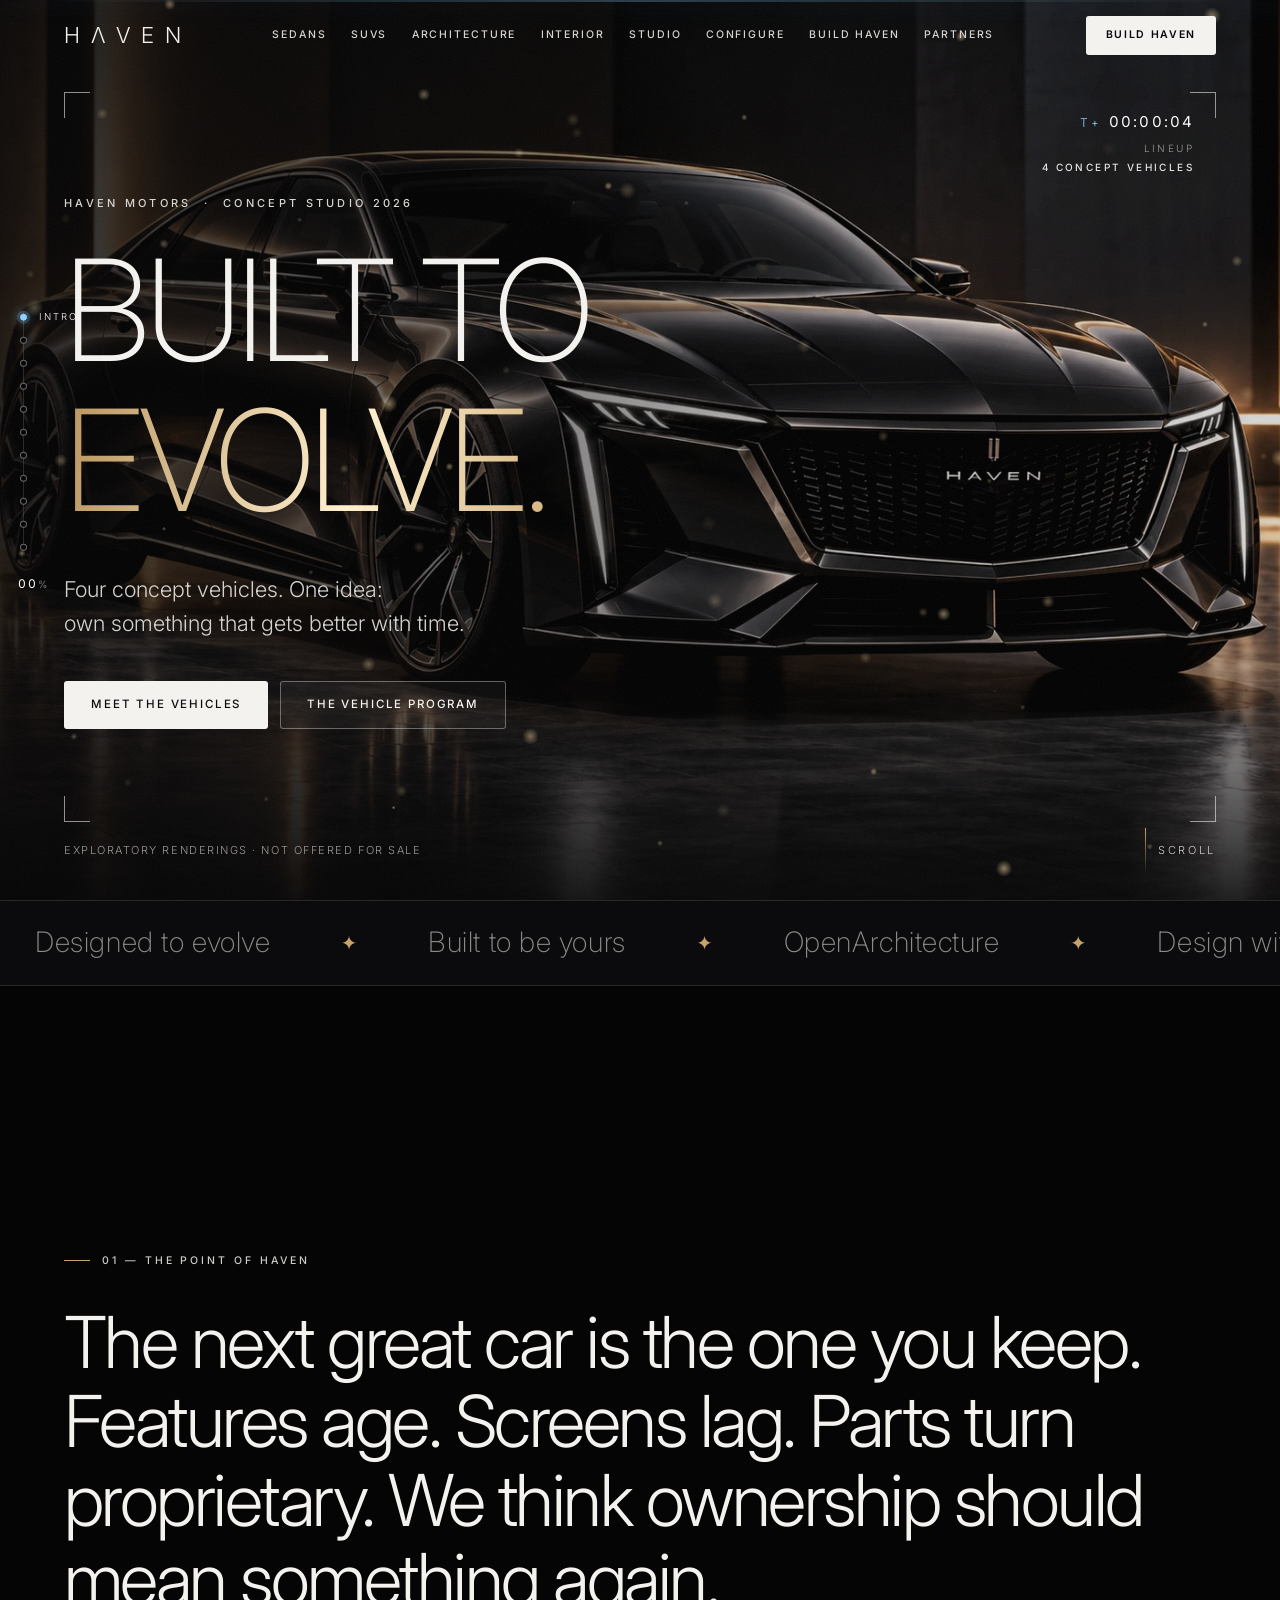
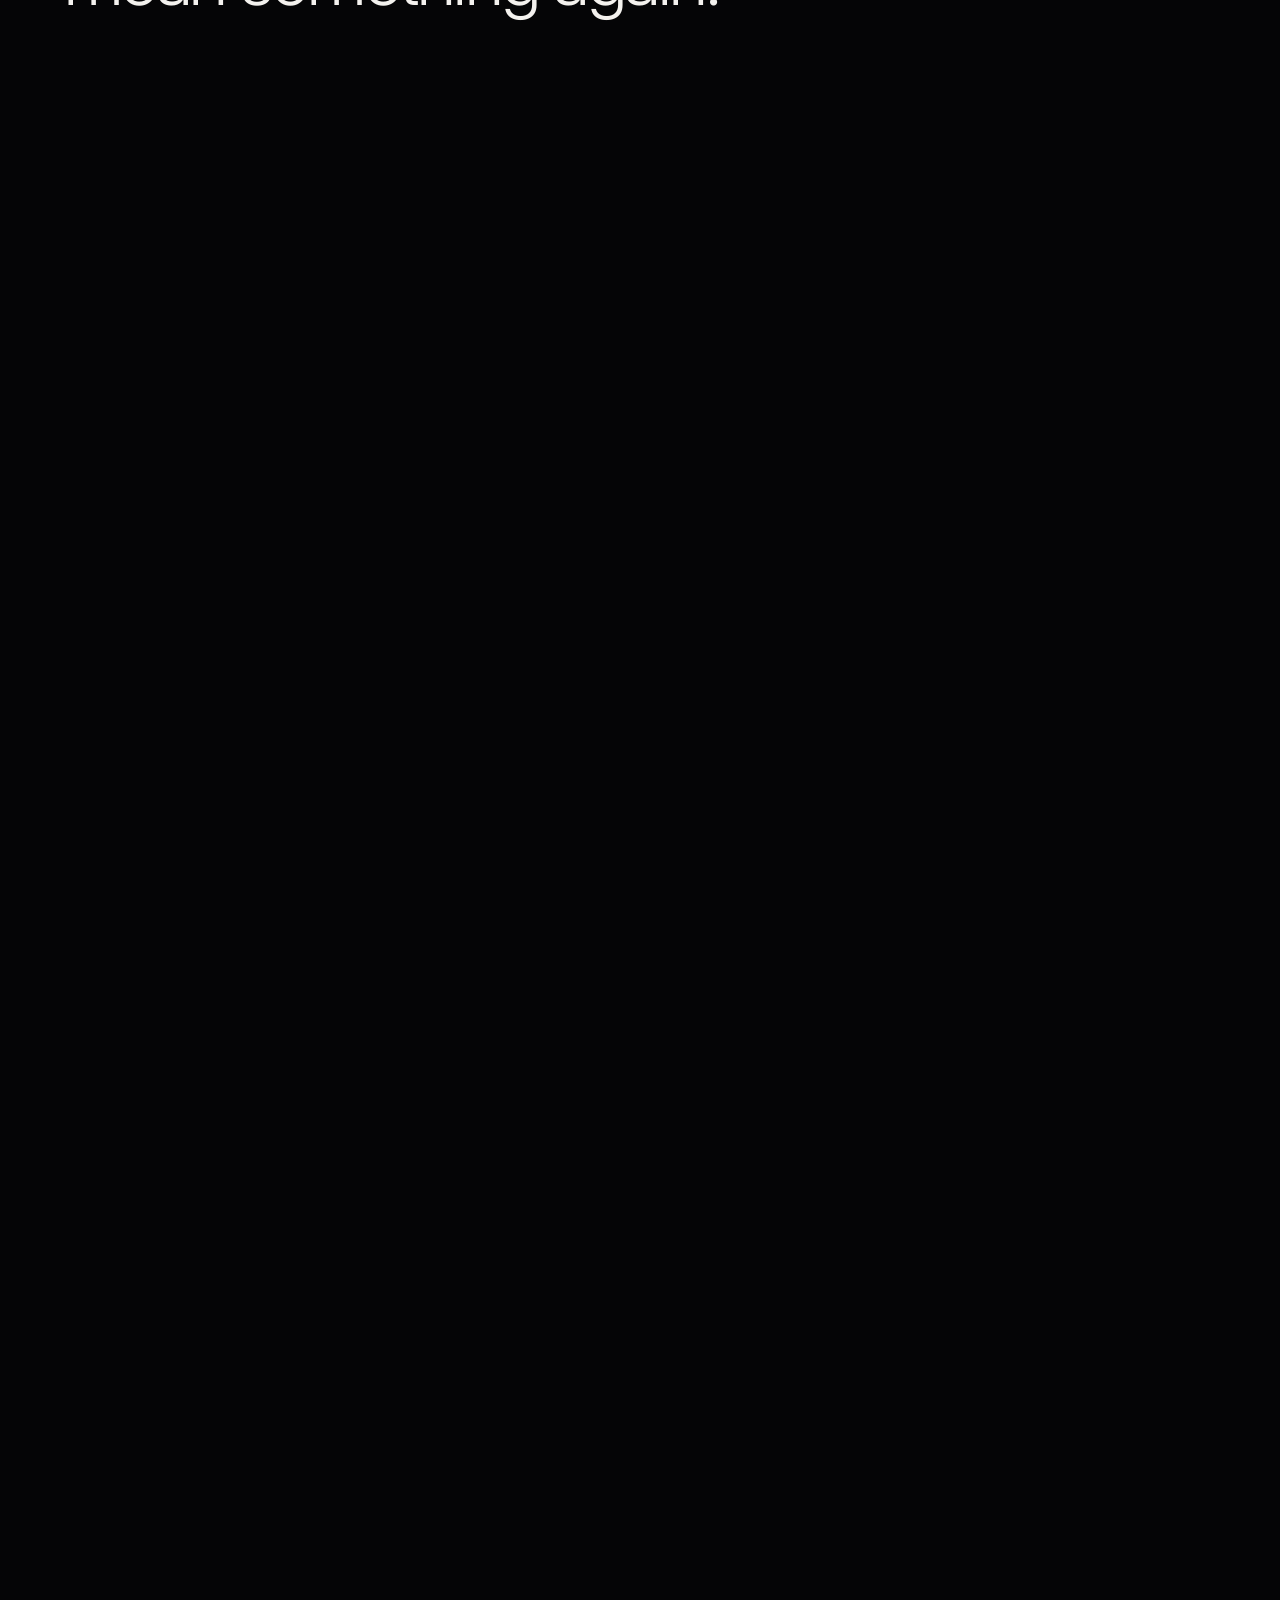
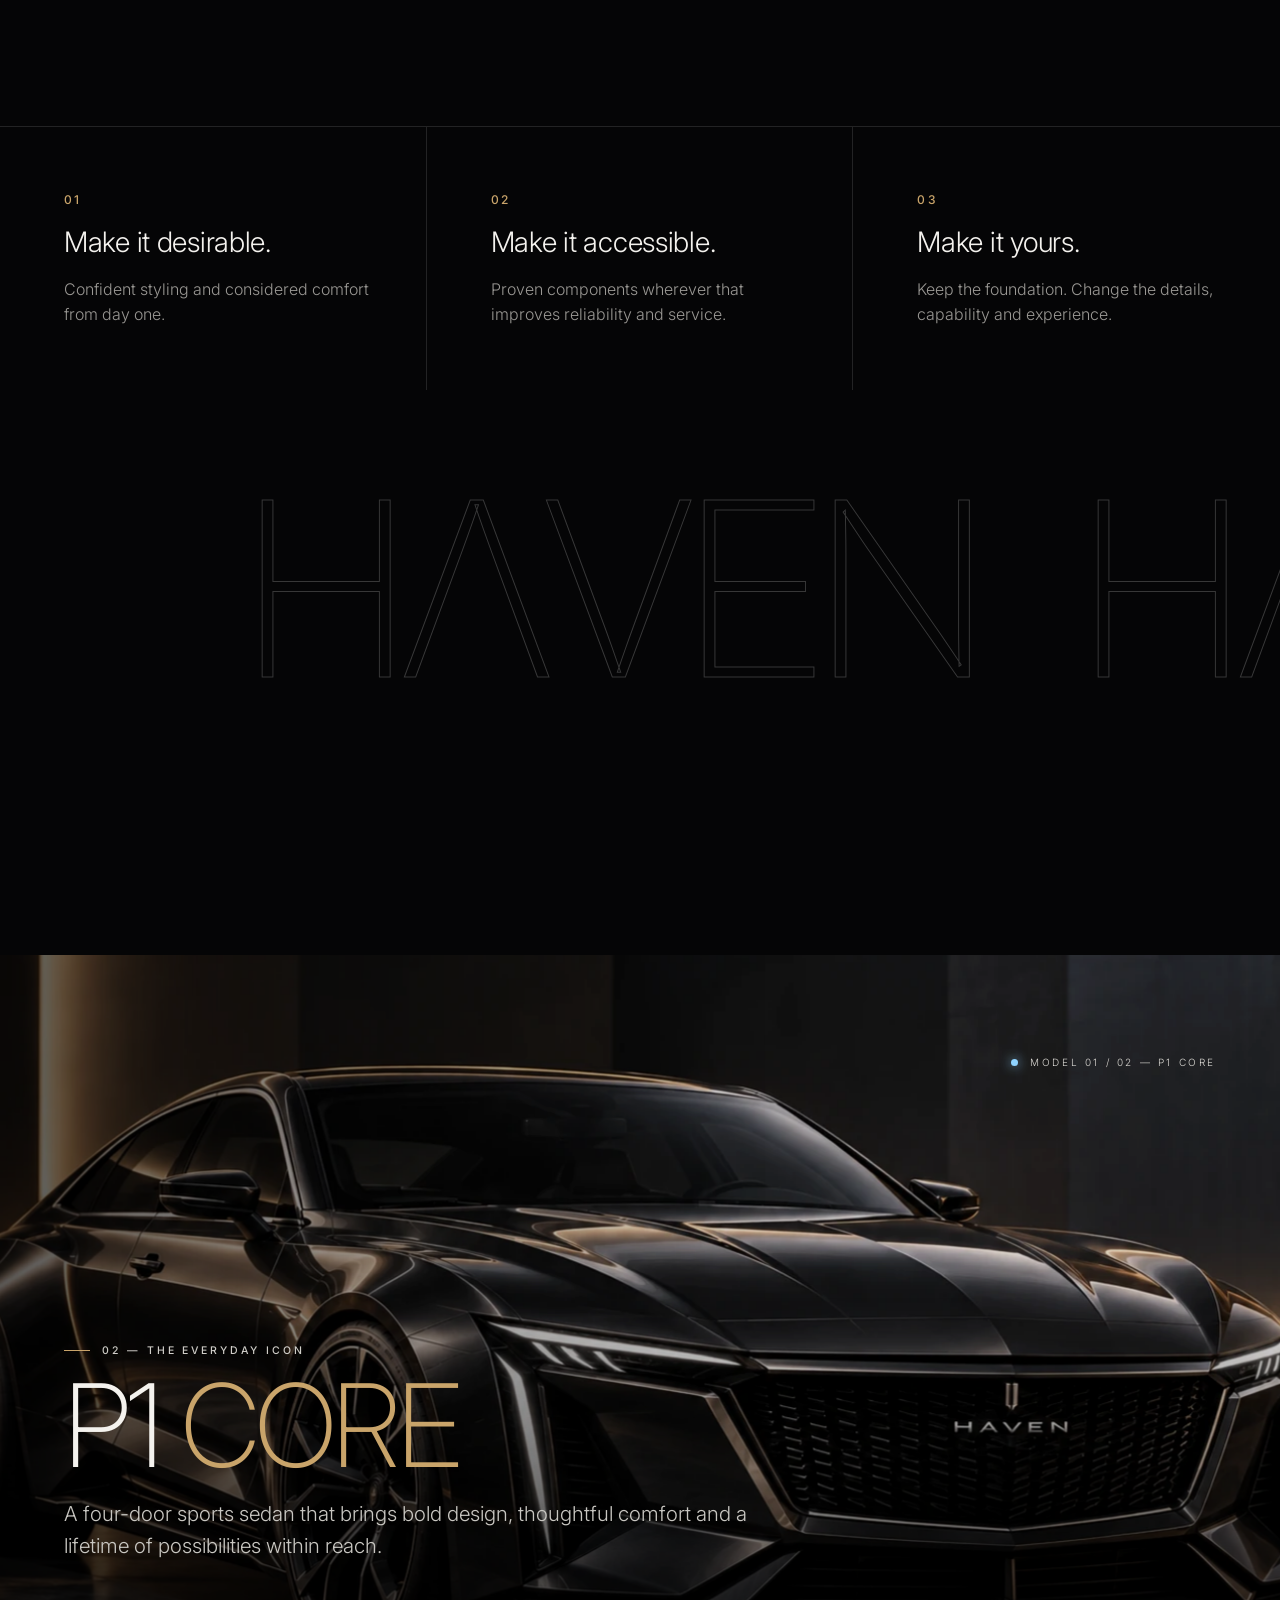
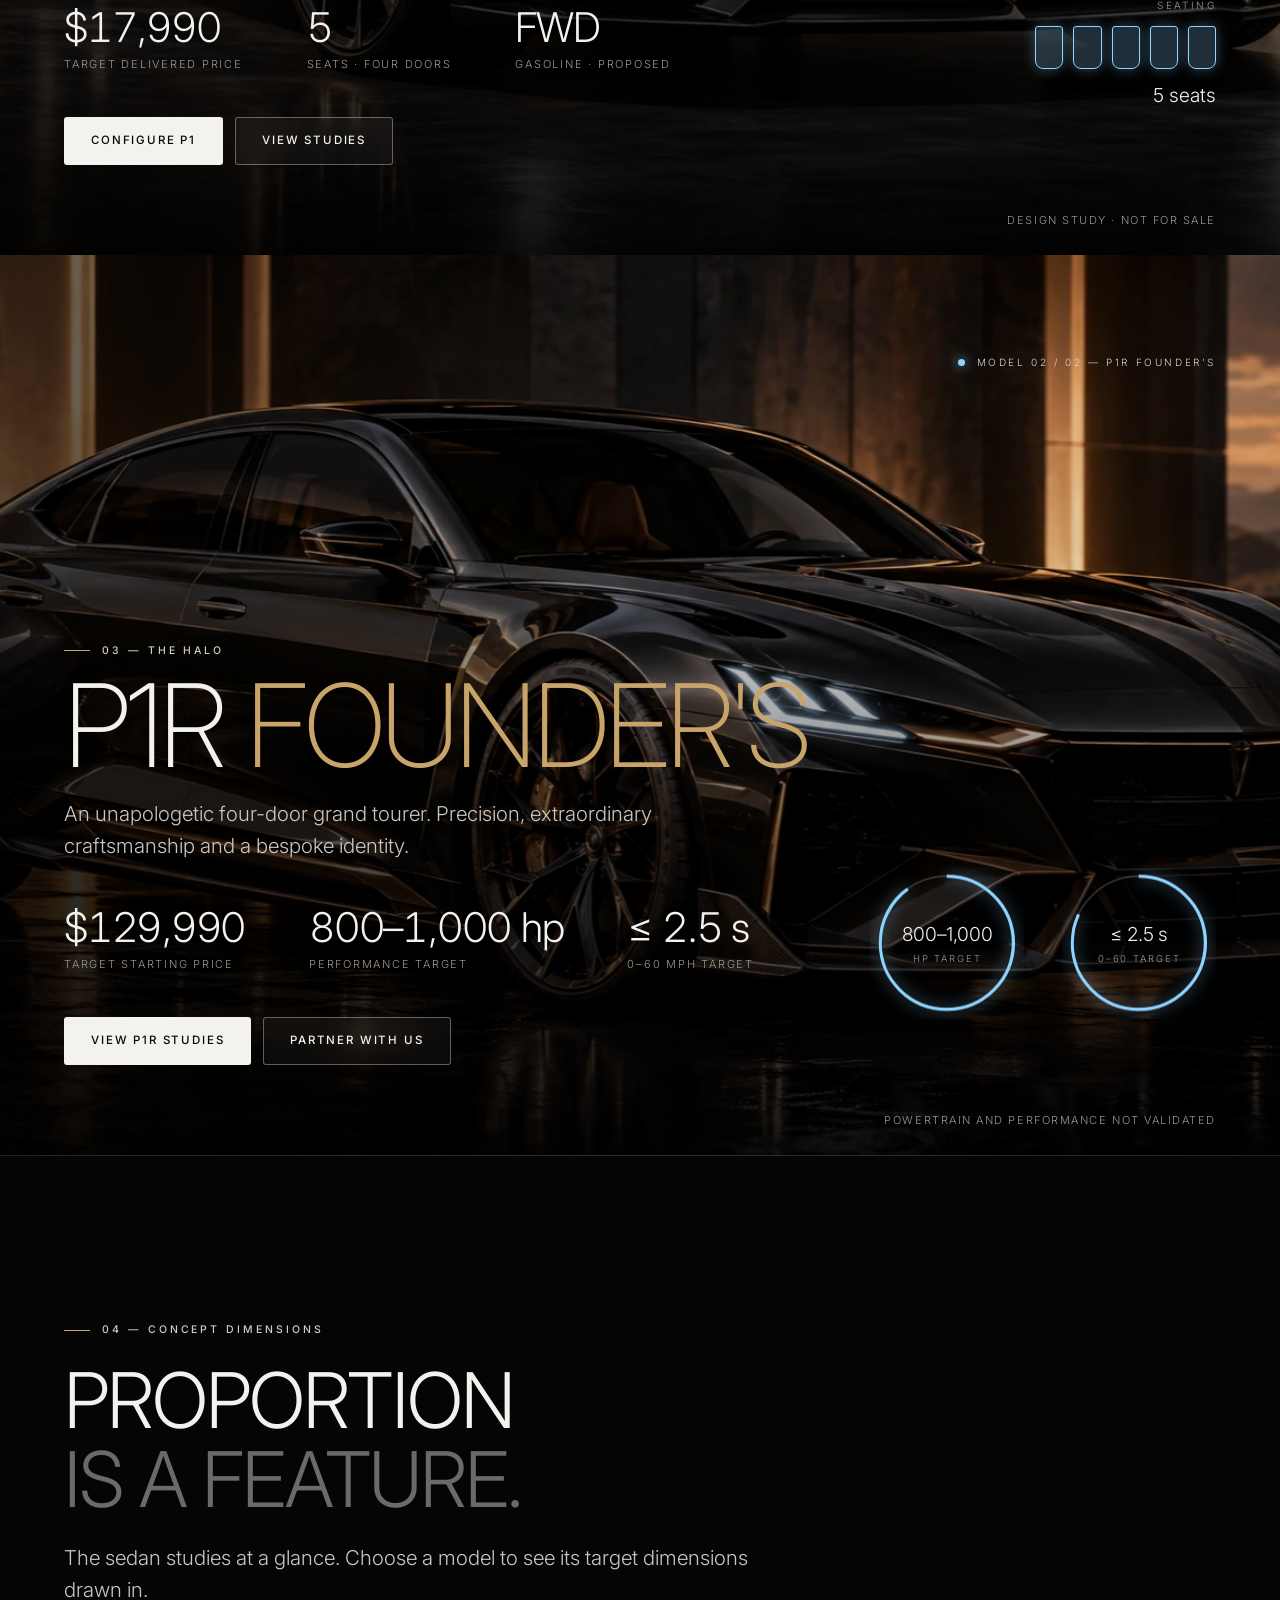
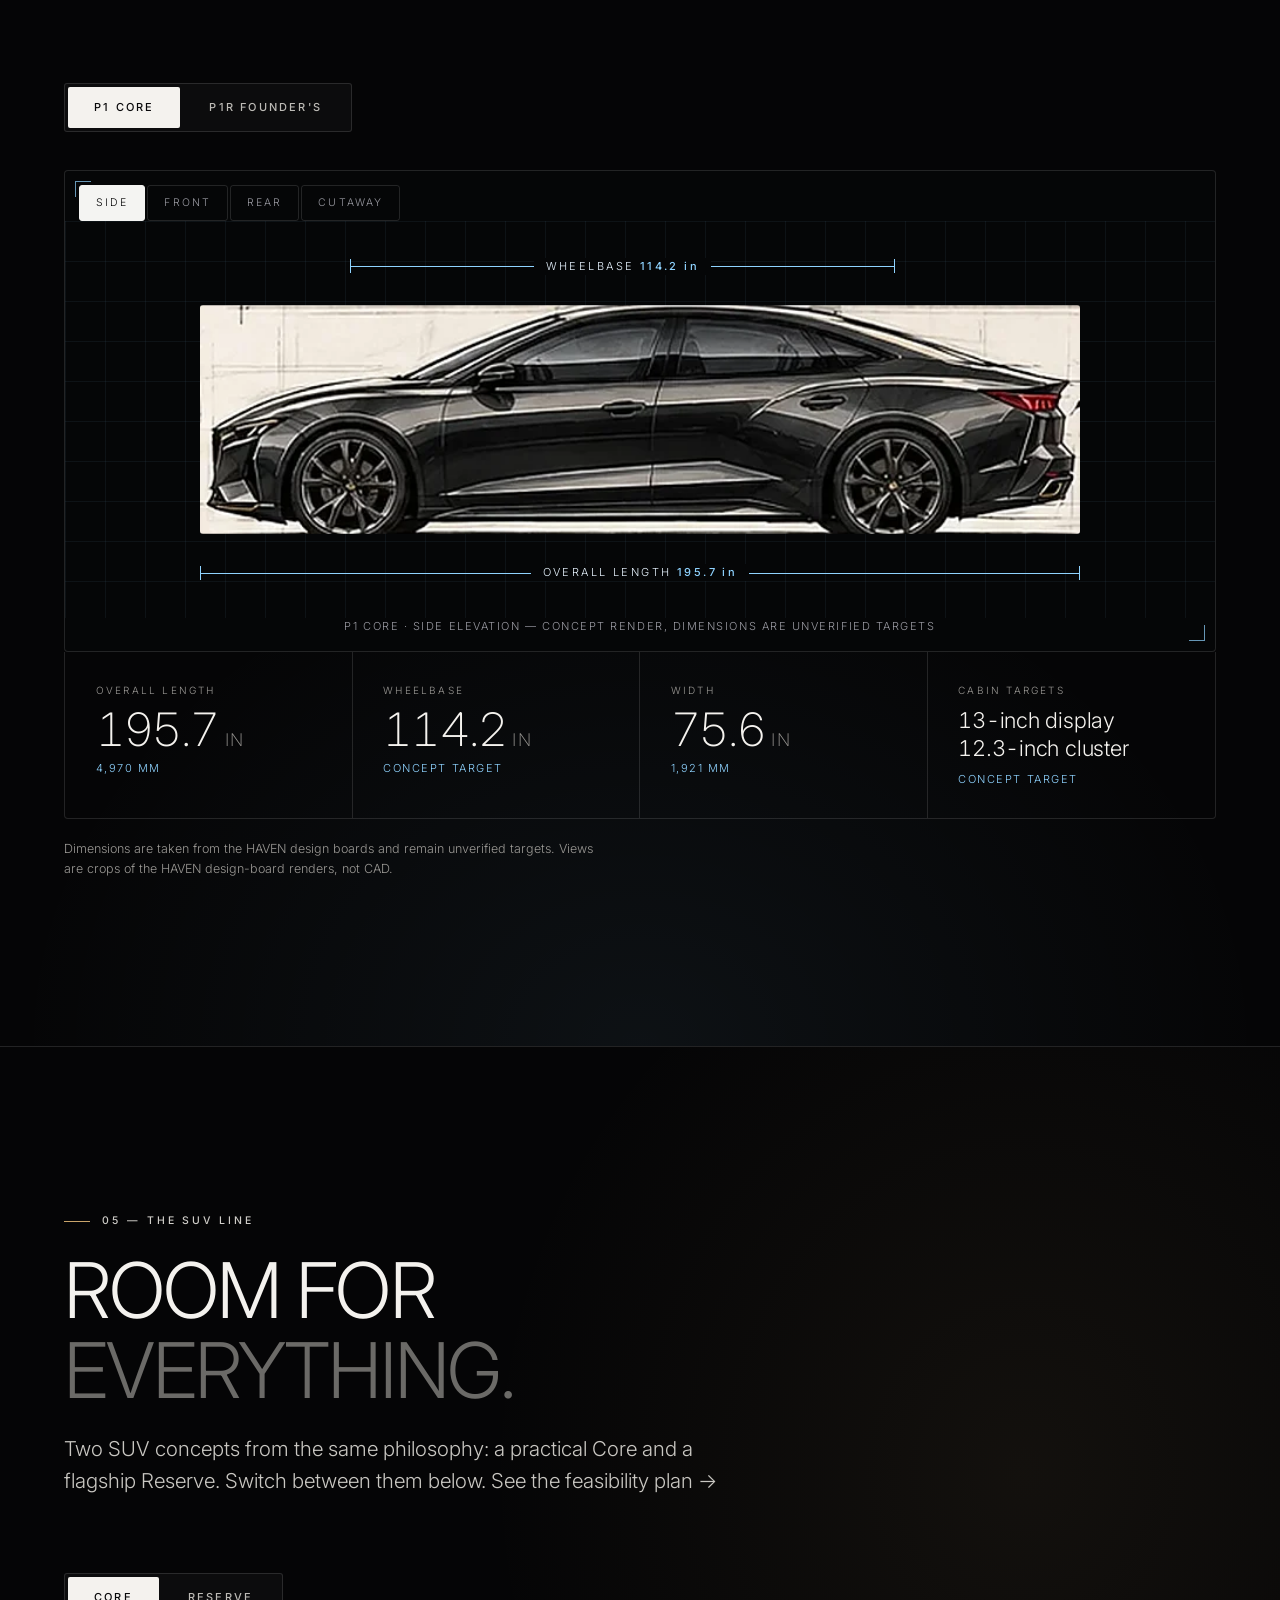
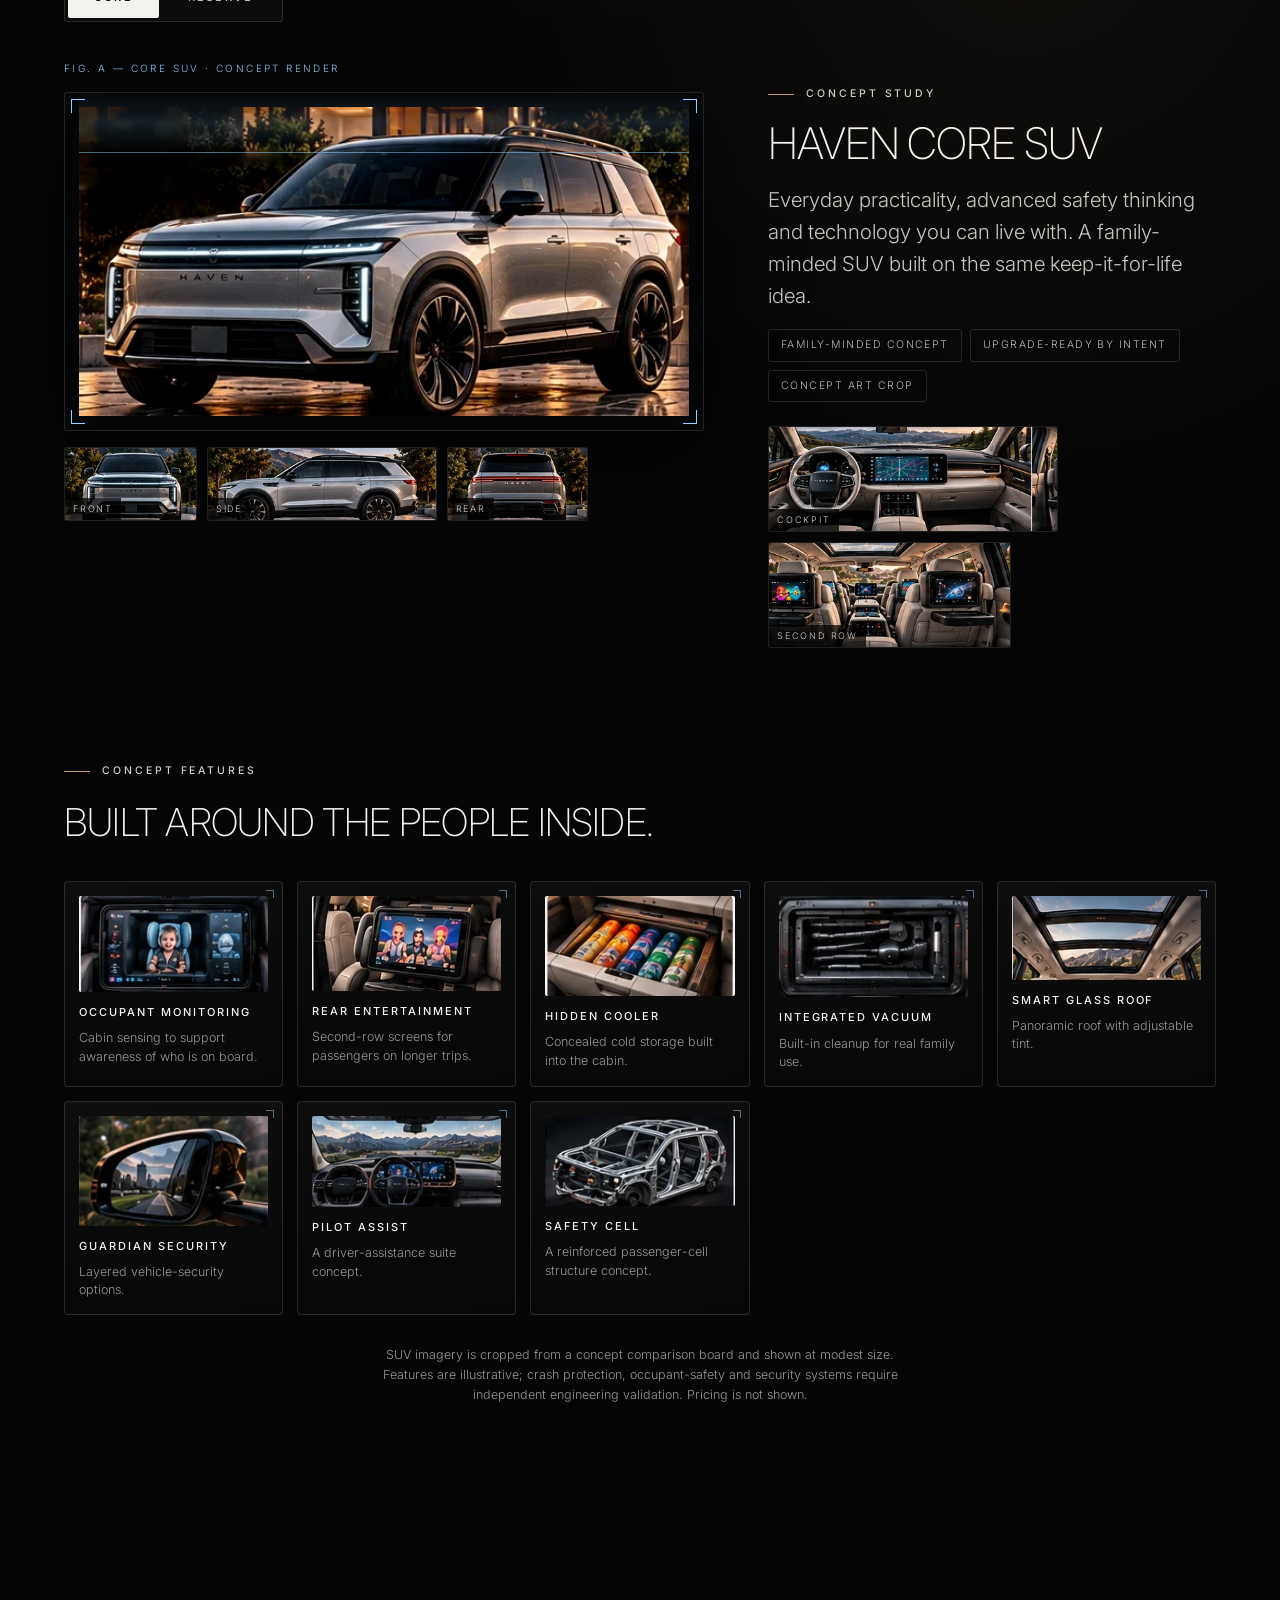
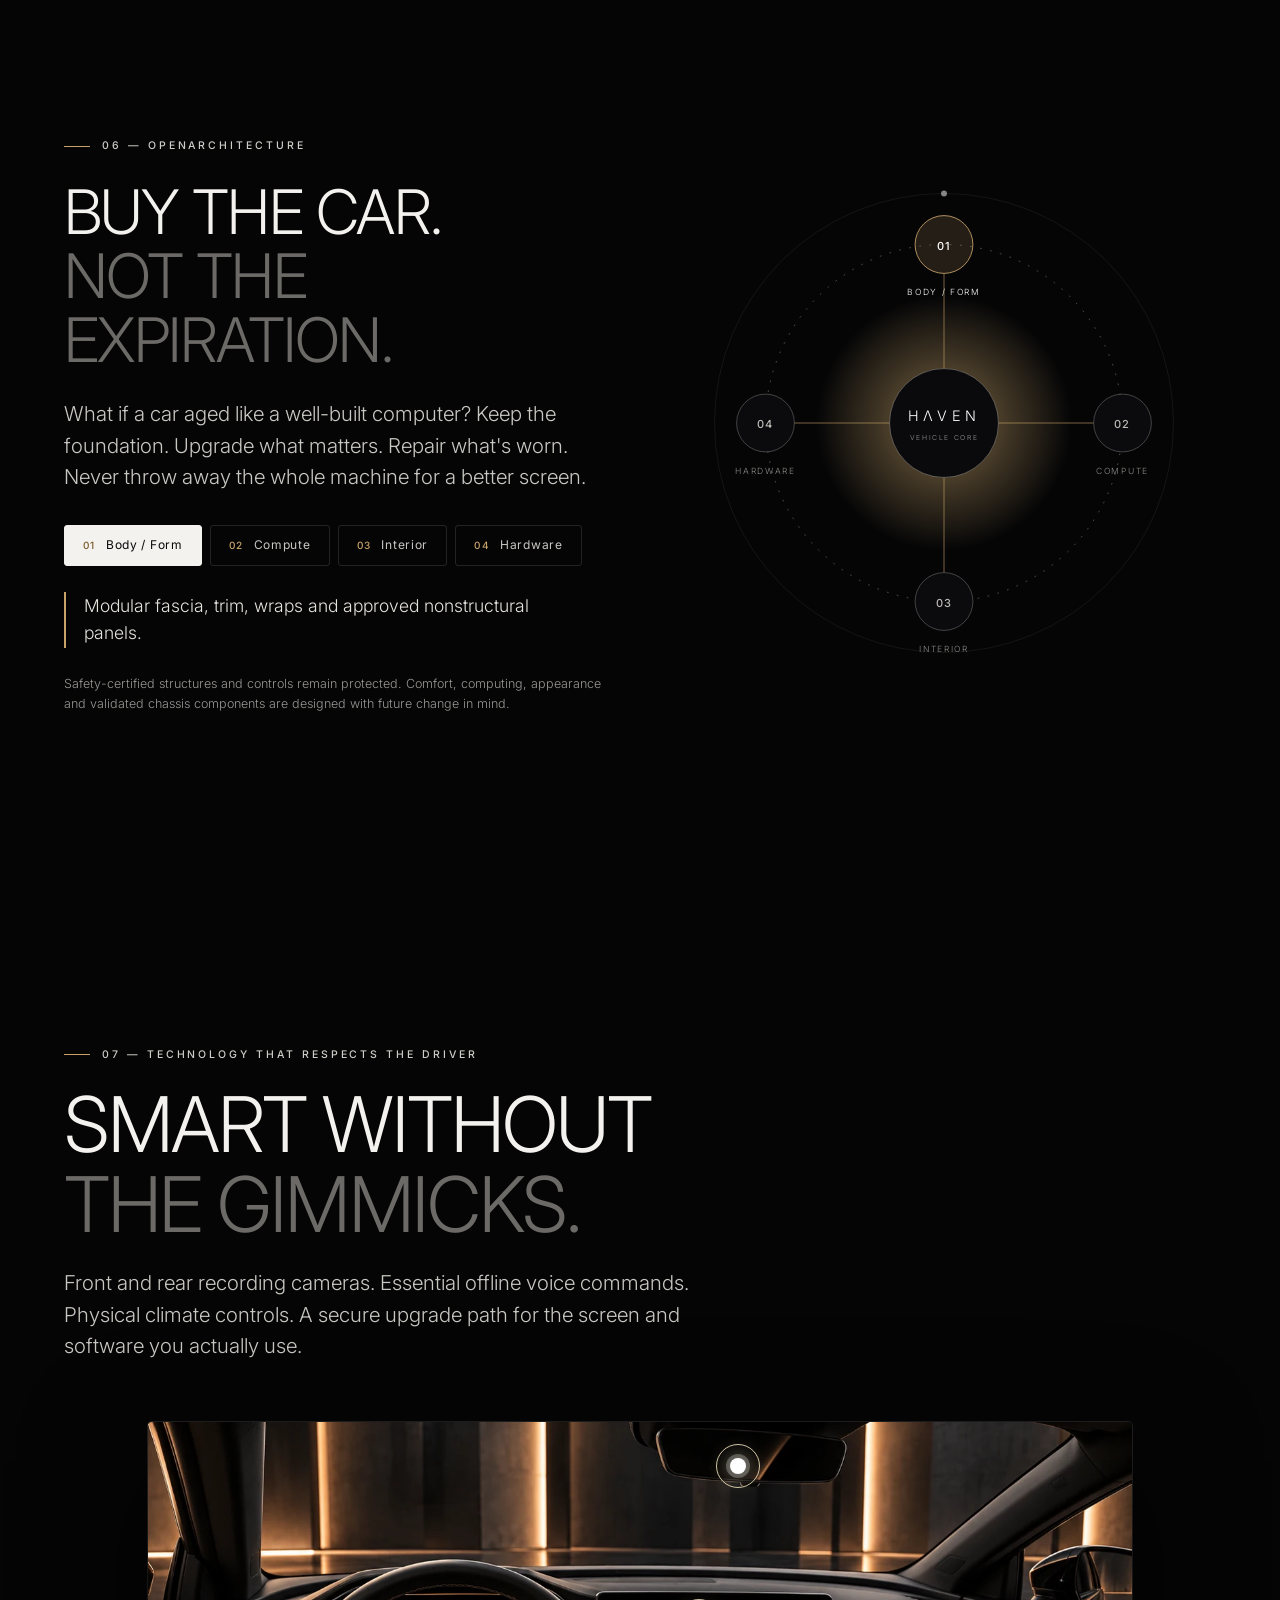
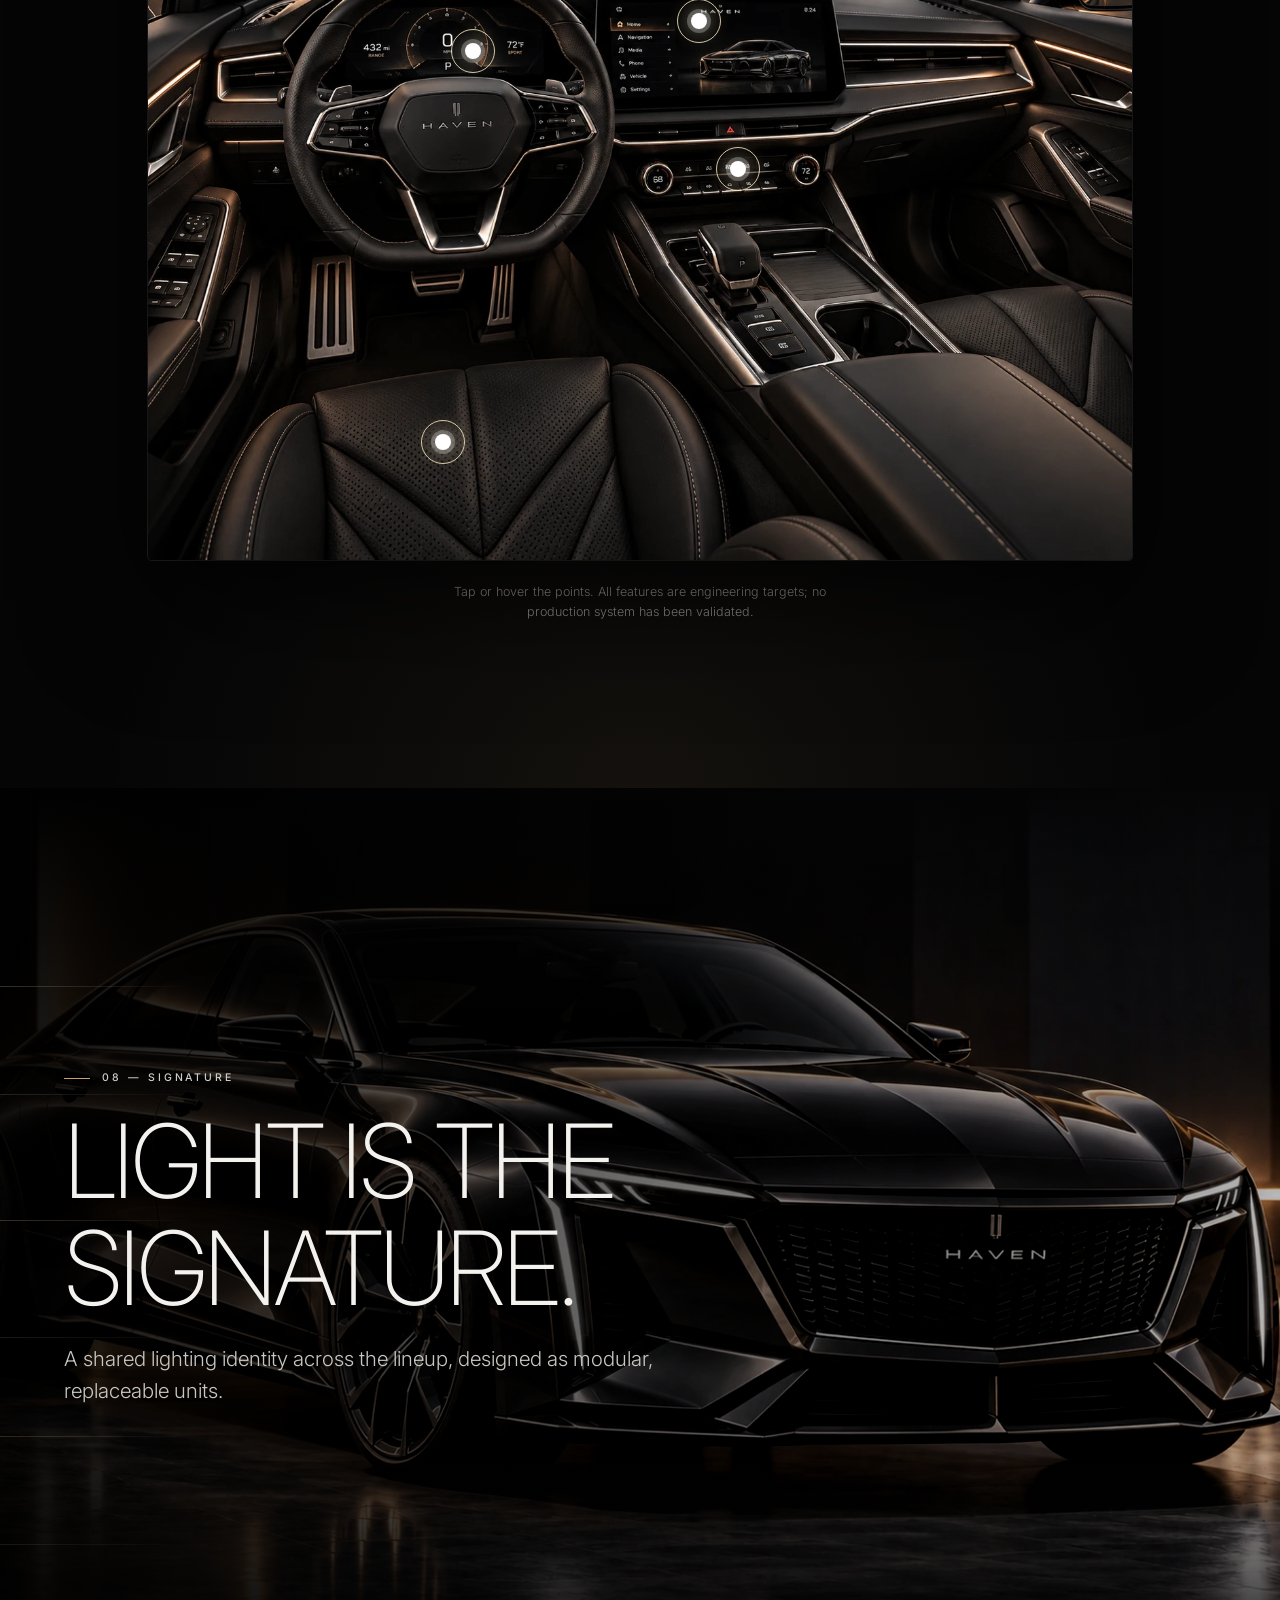
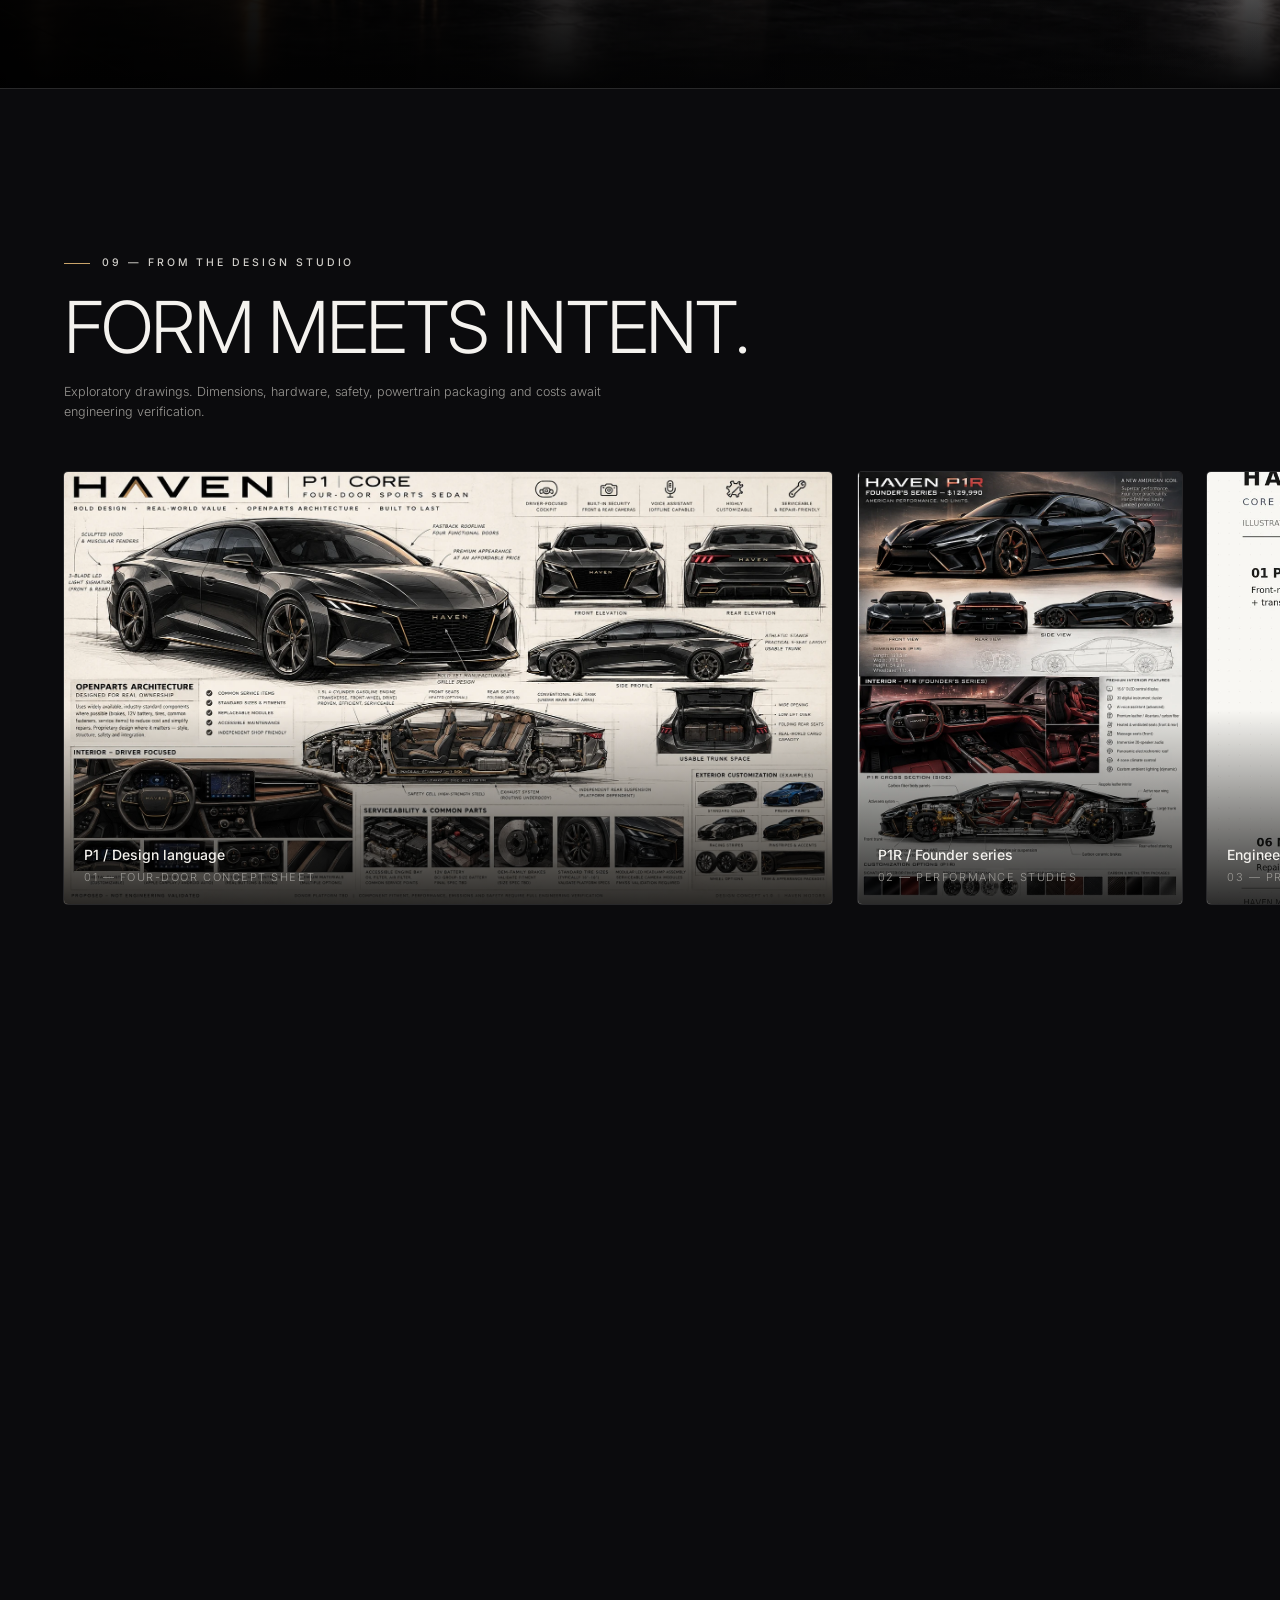
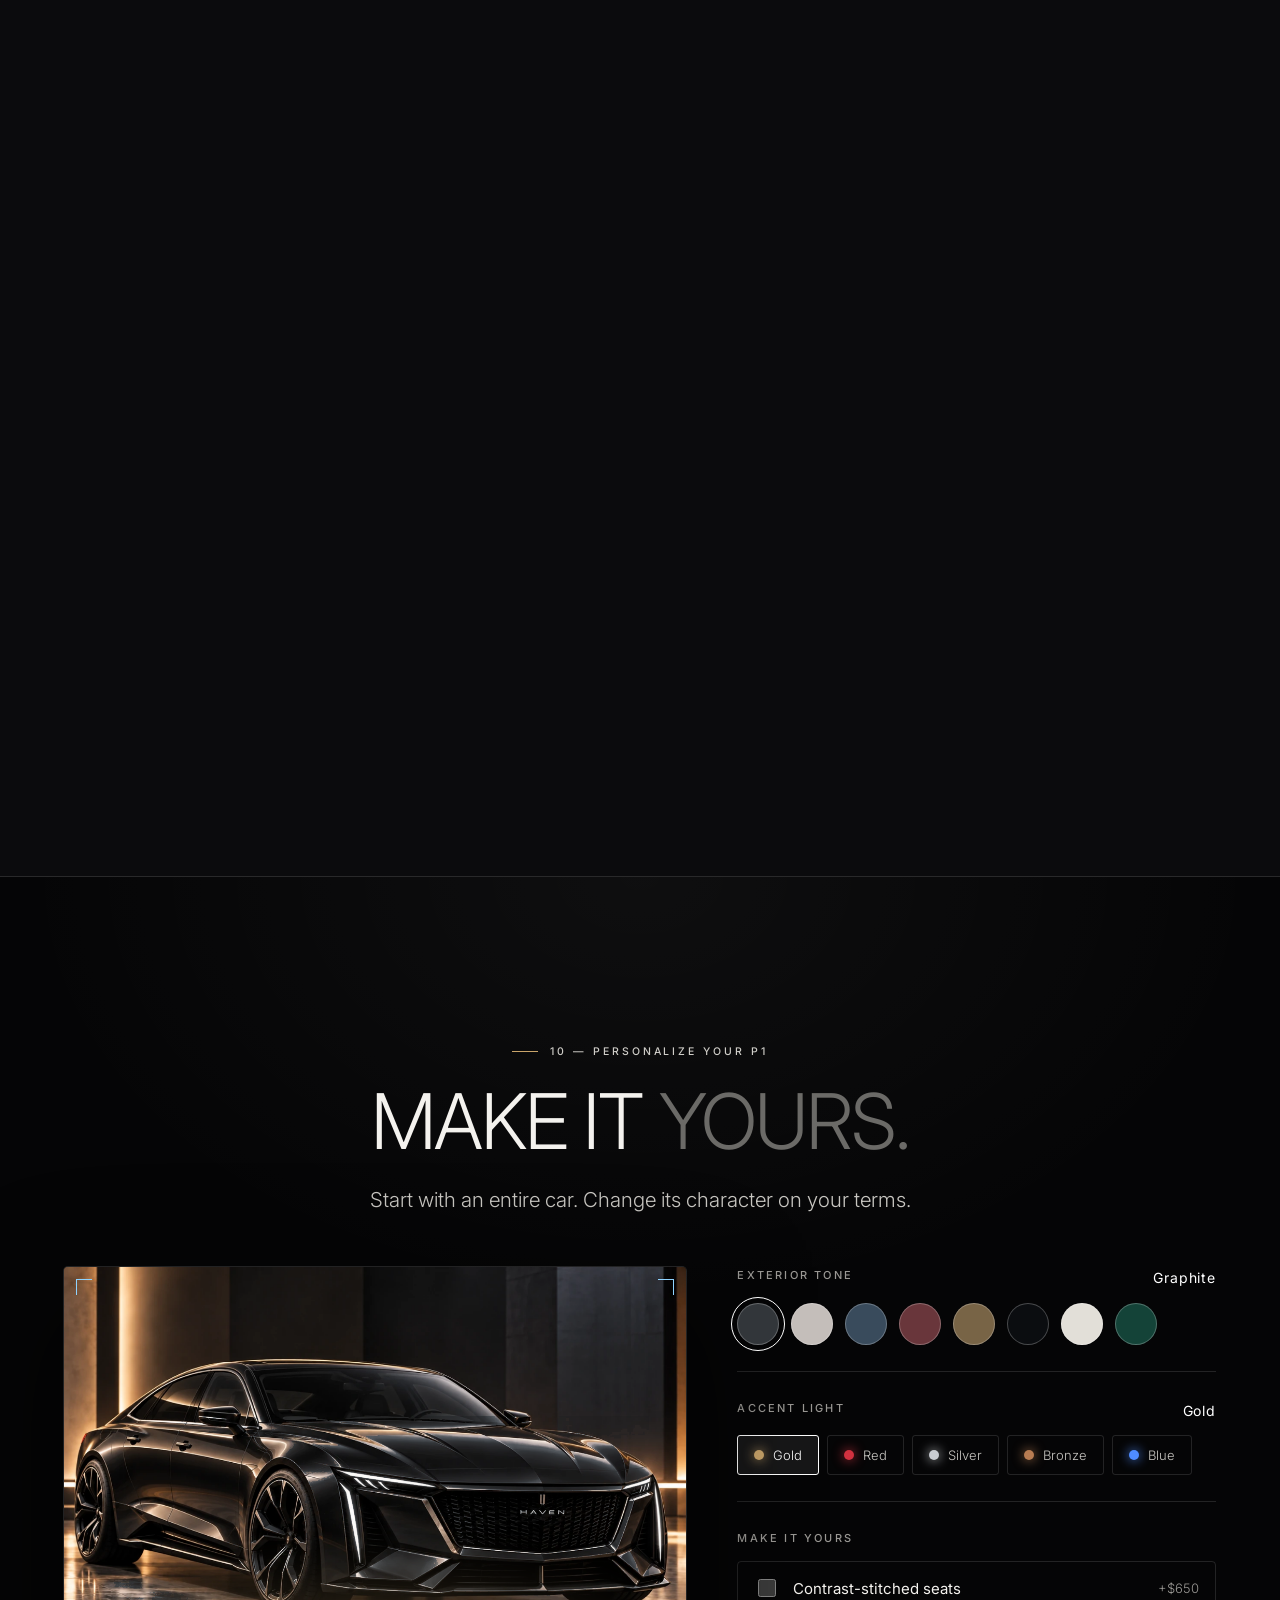
==== commit 01f654d3: "Launch public HAVEN vehicle program and link feasibility roadmap" ====
--- a/index.html
+++ b/index.html
@@ -59,9 +59,10 @@
     <a href="#interior">Interior</a>
     <a href="#studio">Studio</a>
     <a href="#configure">Configure</a>
+    <a href="program/">Build HAVEN</a>
     <a href="#collaborate">Partners</a>
   </nav>
-  <a class="nav-cta" href="#configure">Build your P1</a>
+  <a class="nav-cta" href="program/">Build HAVEN</a>
   <button class="menu-toggle" id="menuToggle" aria-label="Open navigation" aria-controls="siteNav" aria-expanded="false"><span></span><span></span></button>
 </header>
 
@@ -92,7 +93,7 @@
       <p class="hero-sub" data-intro="3">Four concept vehicles. One idea:<br>own something that gets better with time.</p>
       <div class="hero-actions" data-intro="4">
         <a class="btn btn-solid" href="#models">Meet the vehicles</a>
-        <a class="btn btn-ghost" href="#configure">Configure P1</a>
+        <a class="btn btn-ghost" href="program/">The vehicle program</a>
       </div>
     </div>
     <div class="hero-foot" data-intro="5">
@@ -208,7 +209,7 @@
     <div class="section-head">
       <p class="kicker" data-reveal>05 — The SUV line</p>
       <h2 id="suvTitle" data-reveal>Room for<br><span class="dim">everything.</span></h2>
-      <p class="lede" data-reveal>Two SUV concepts from the same philosophy: a practical Core and a flagship Reserve. Switch between them below.</p>
+      <p class="lede" data-reveal>Two SUV concepts from the same philosophy: a practical Core and a flagship Reserve. Switch between them below. <a href="program/">See the feasibility plan &rarr;</a></p>
     </div>
     <div class="suv-wrap" id="suvWrap">
       <div class="seg" role="tablist" aria-label="Choose SUV" id="suvTabs">
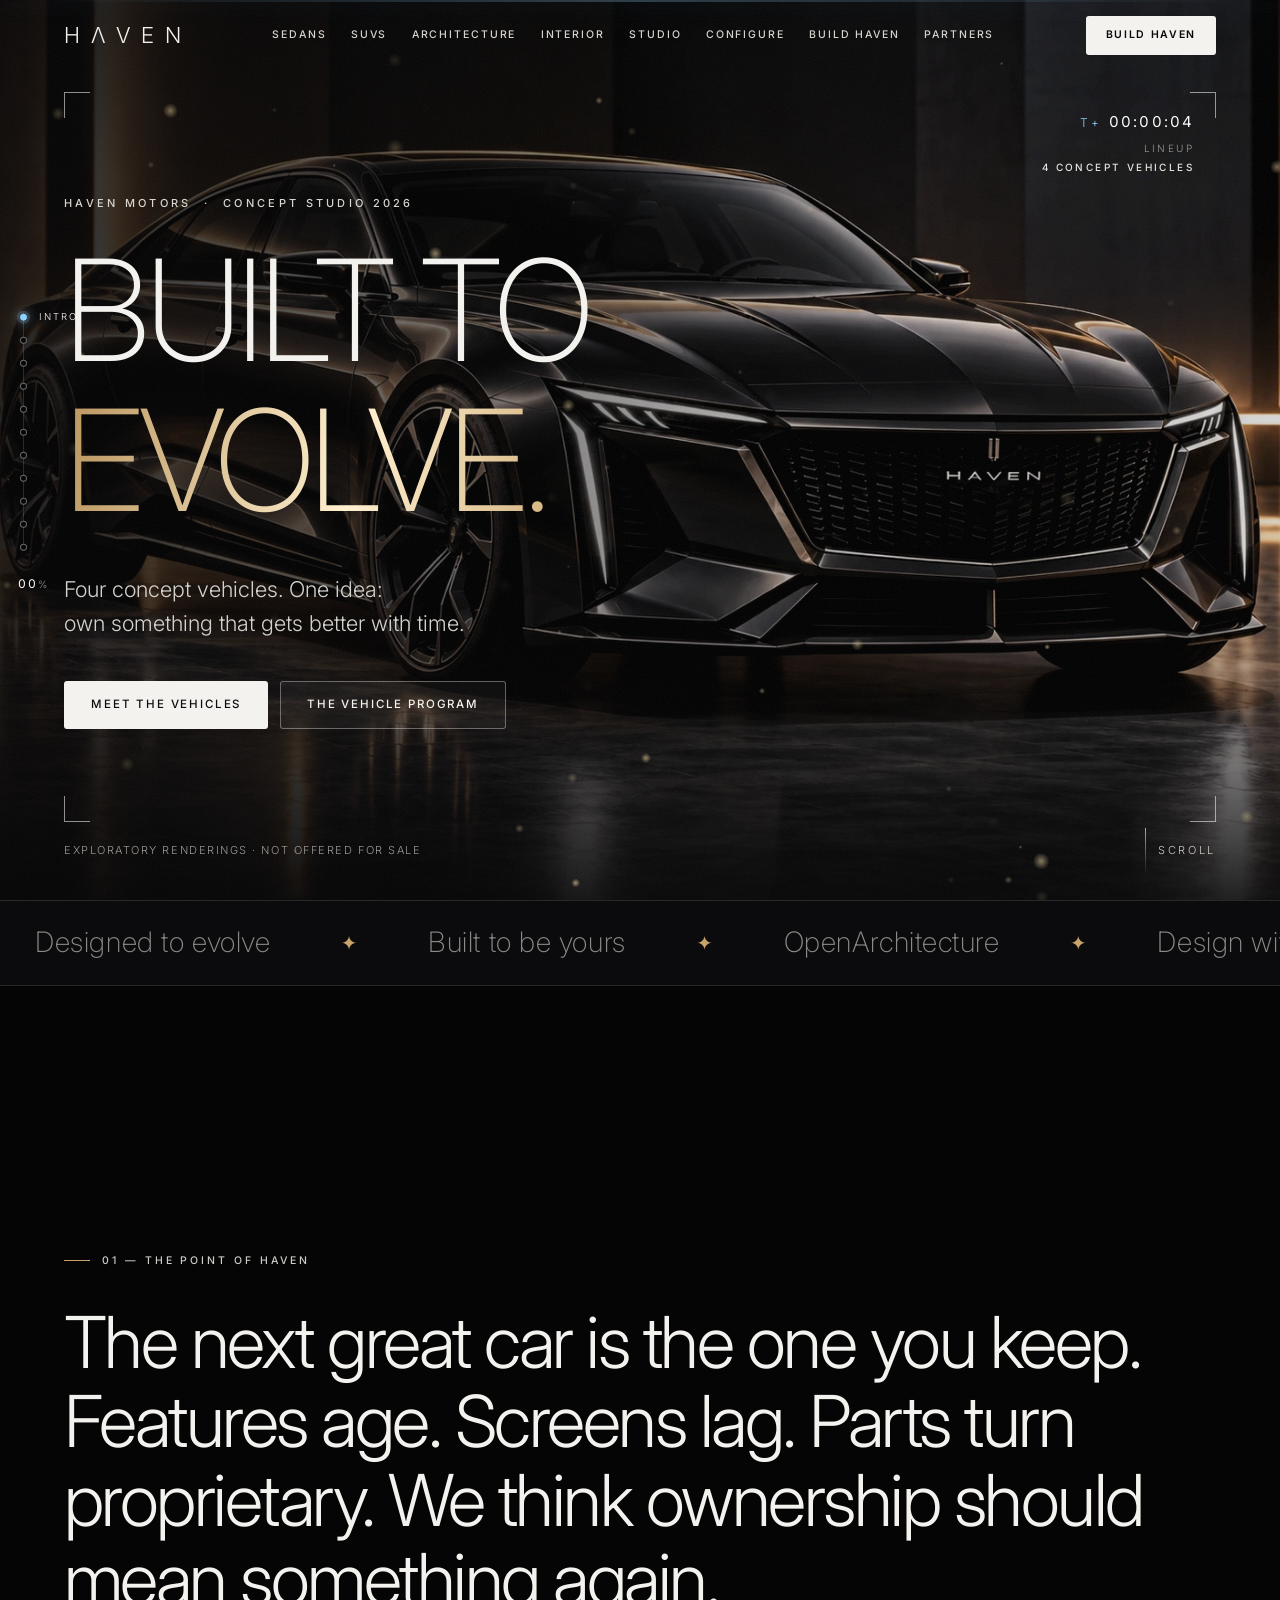
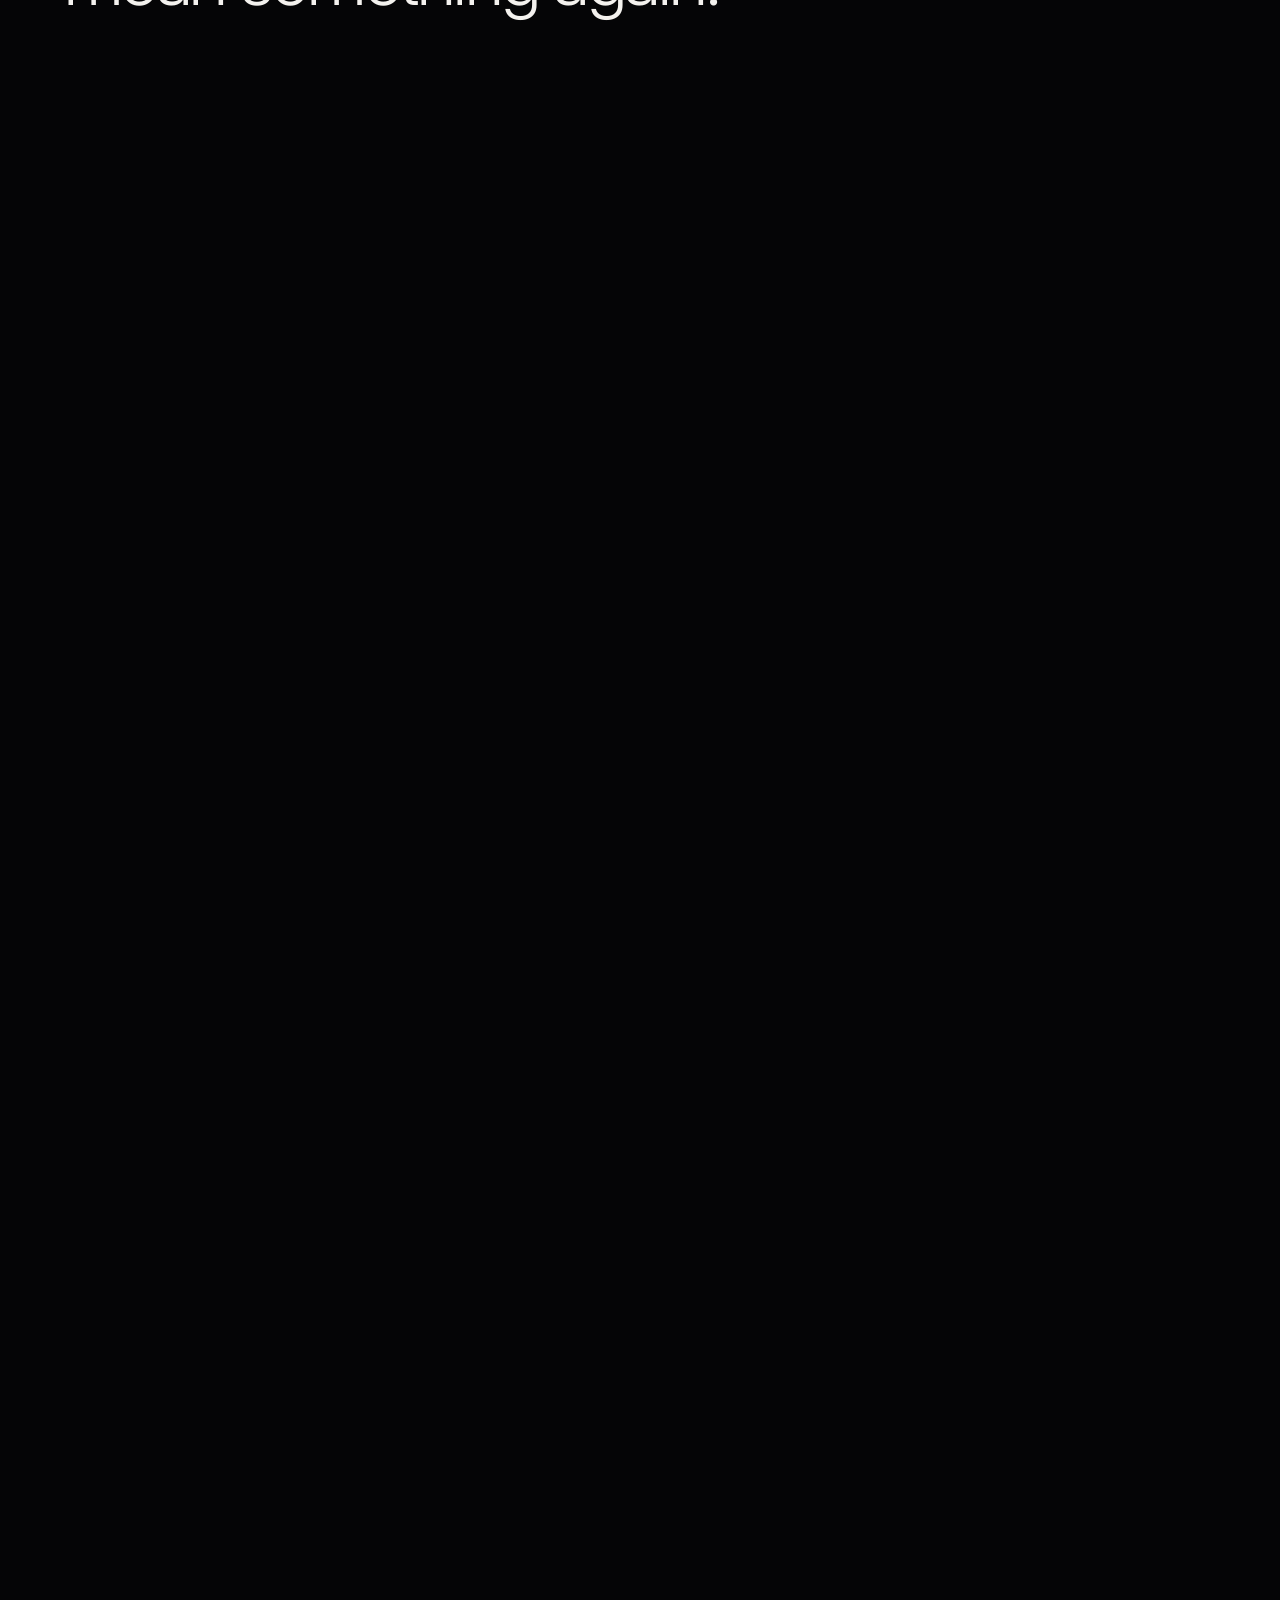
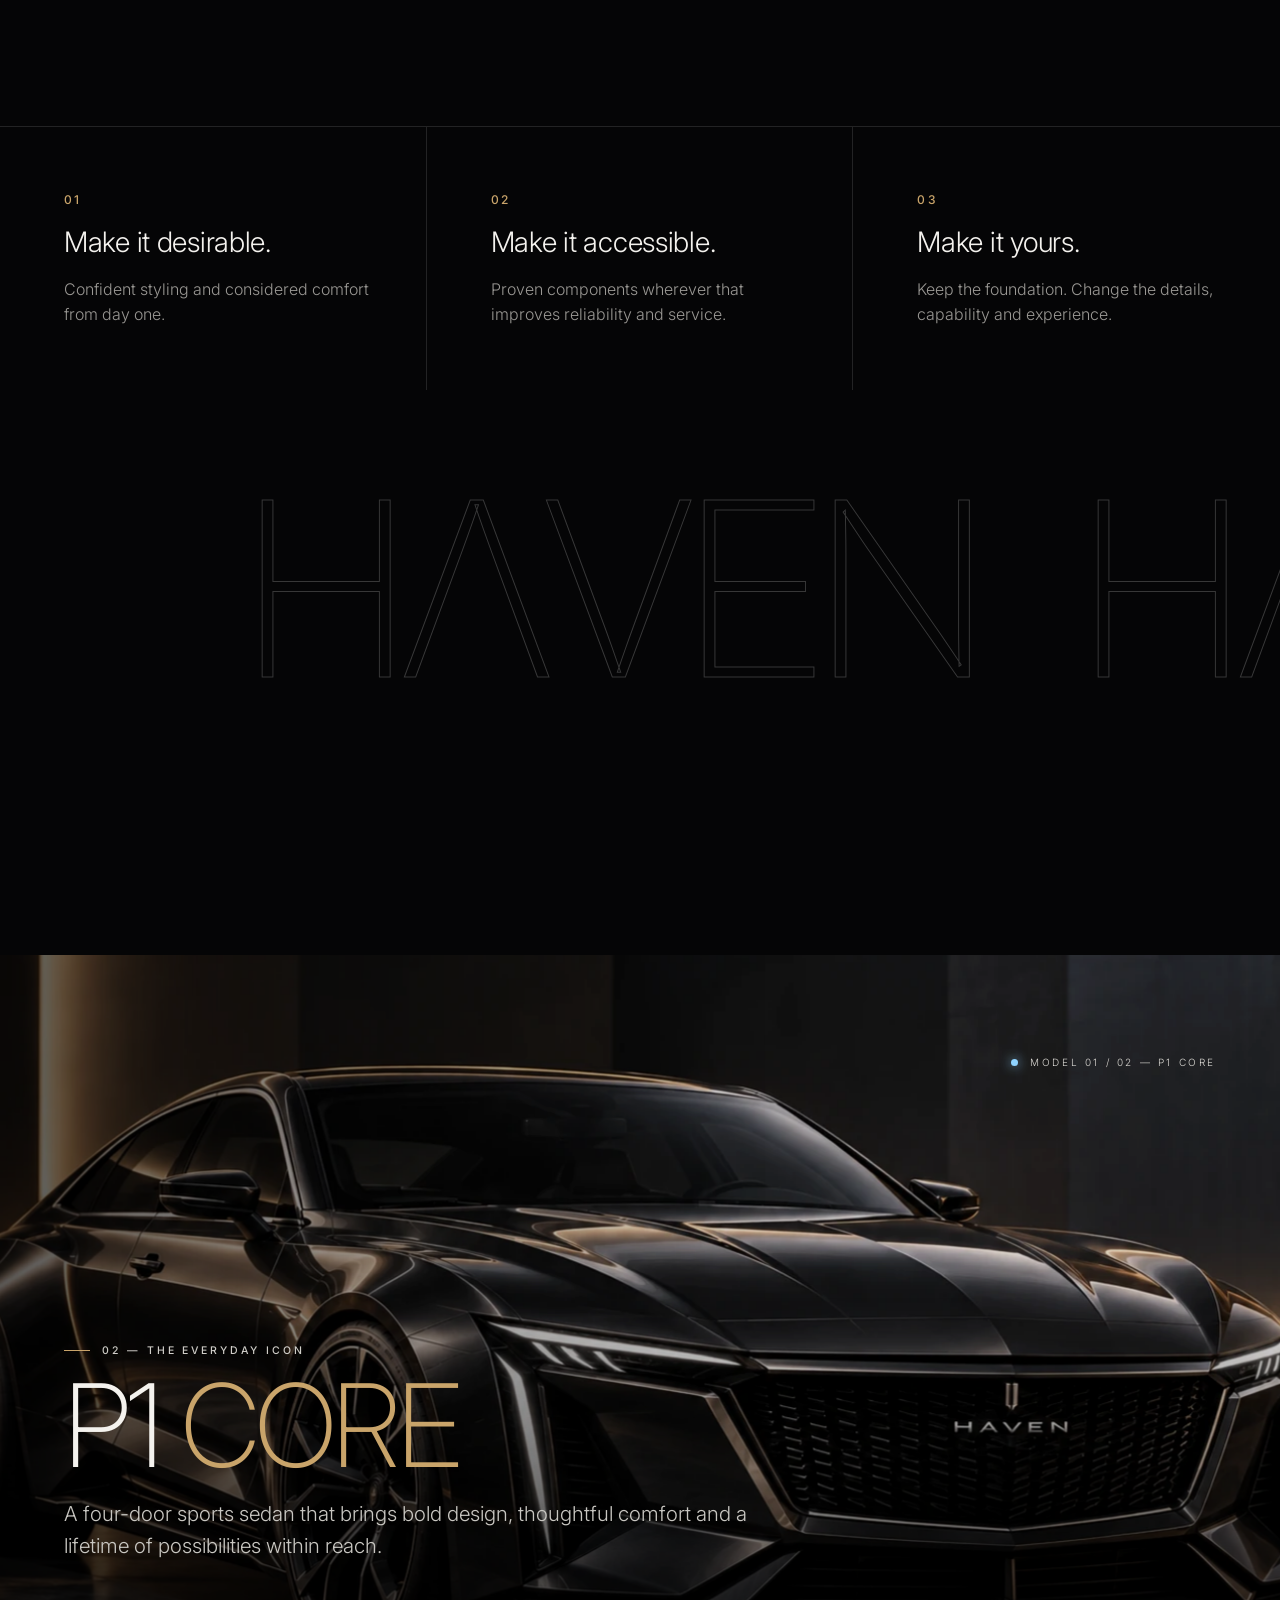
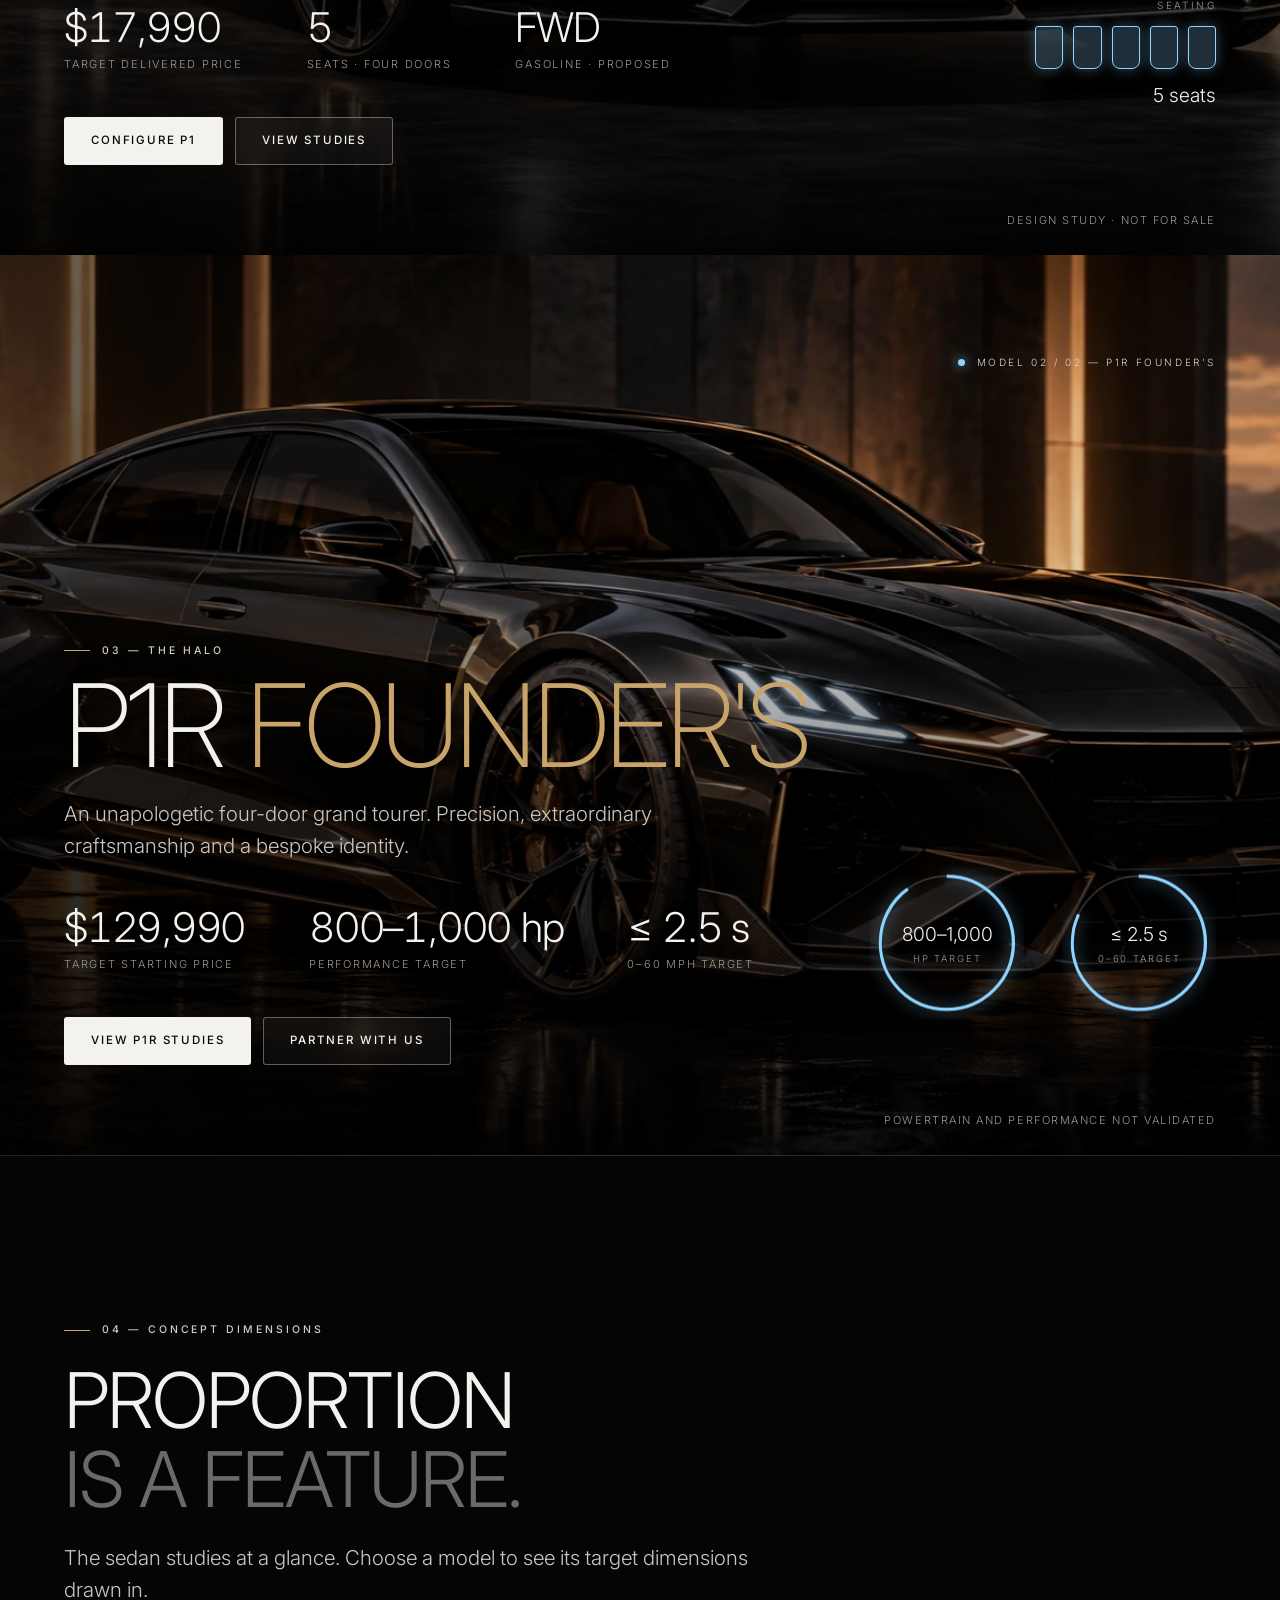
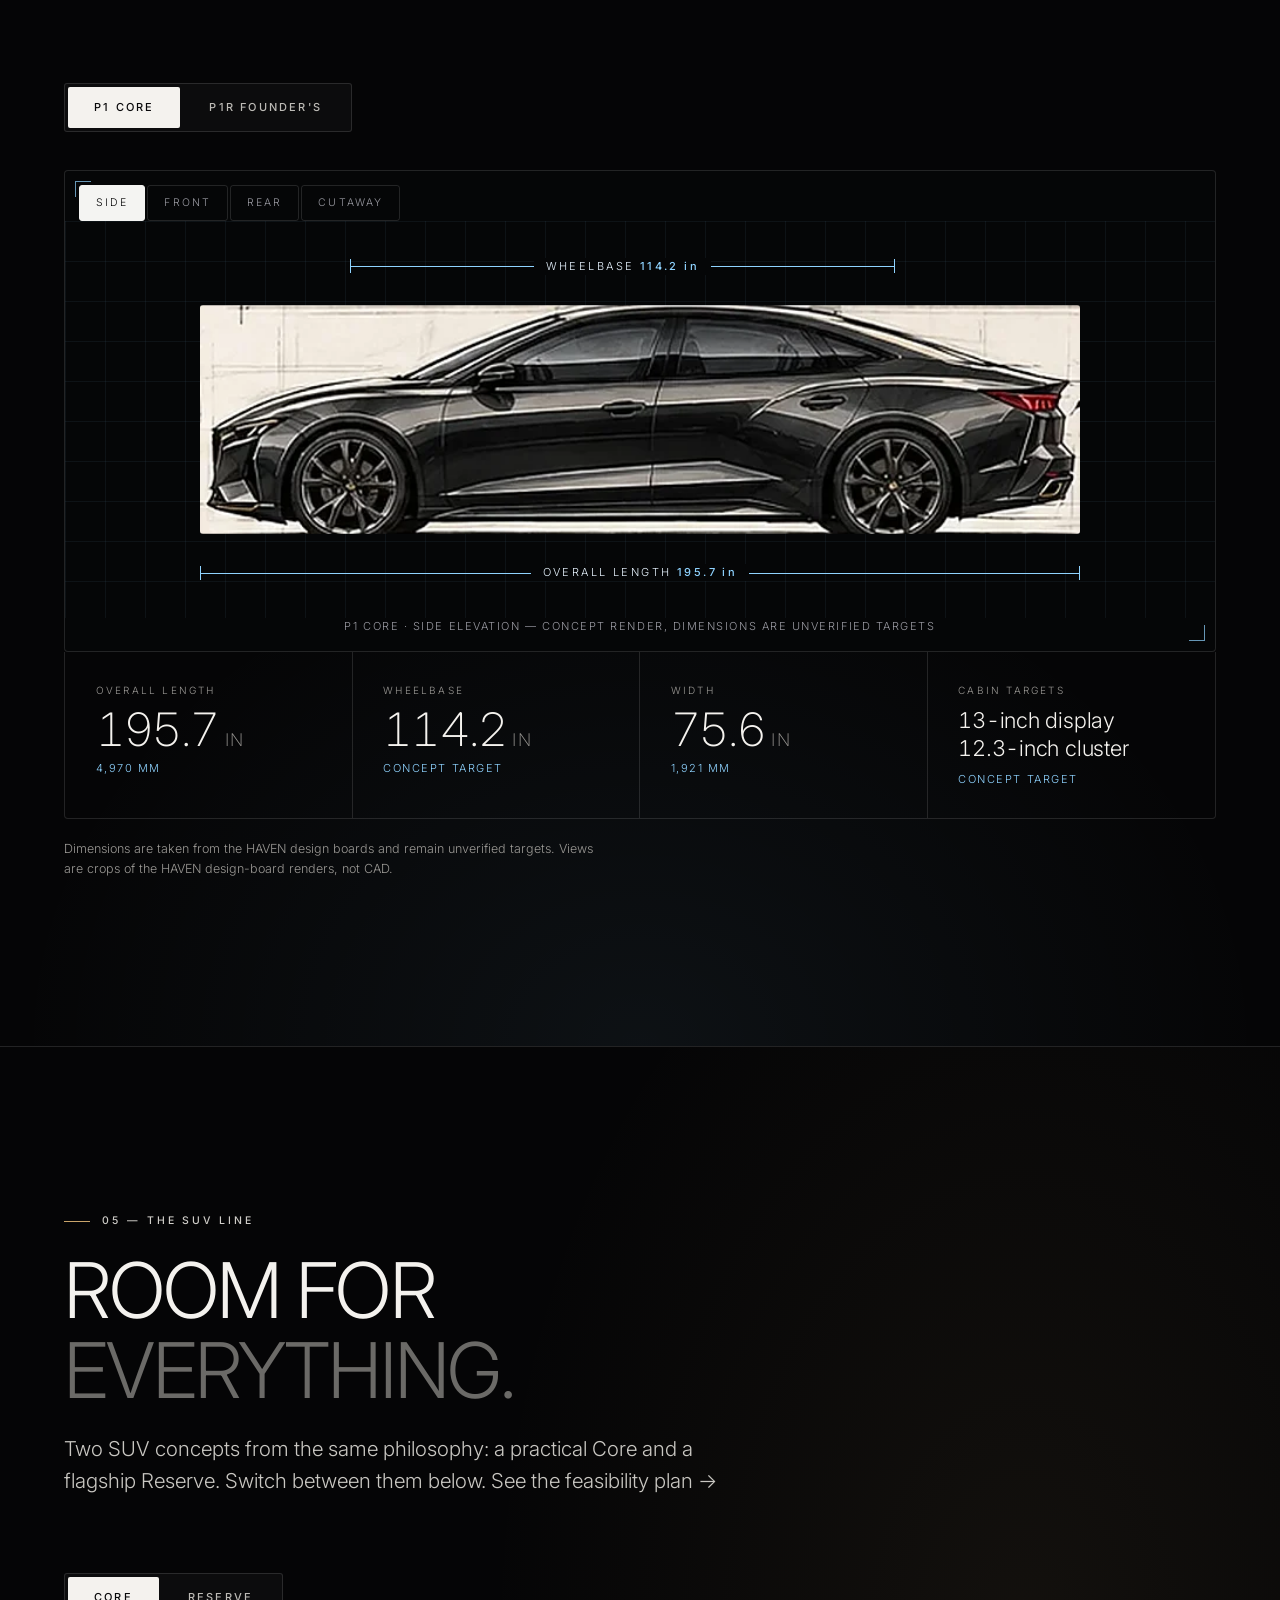
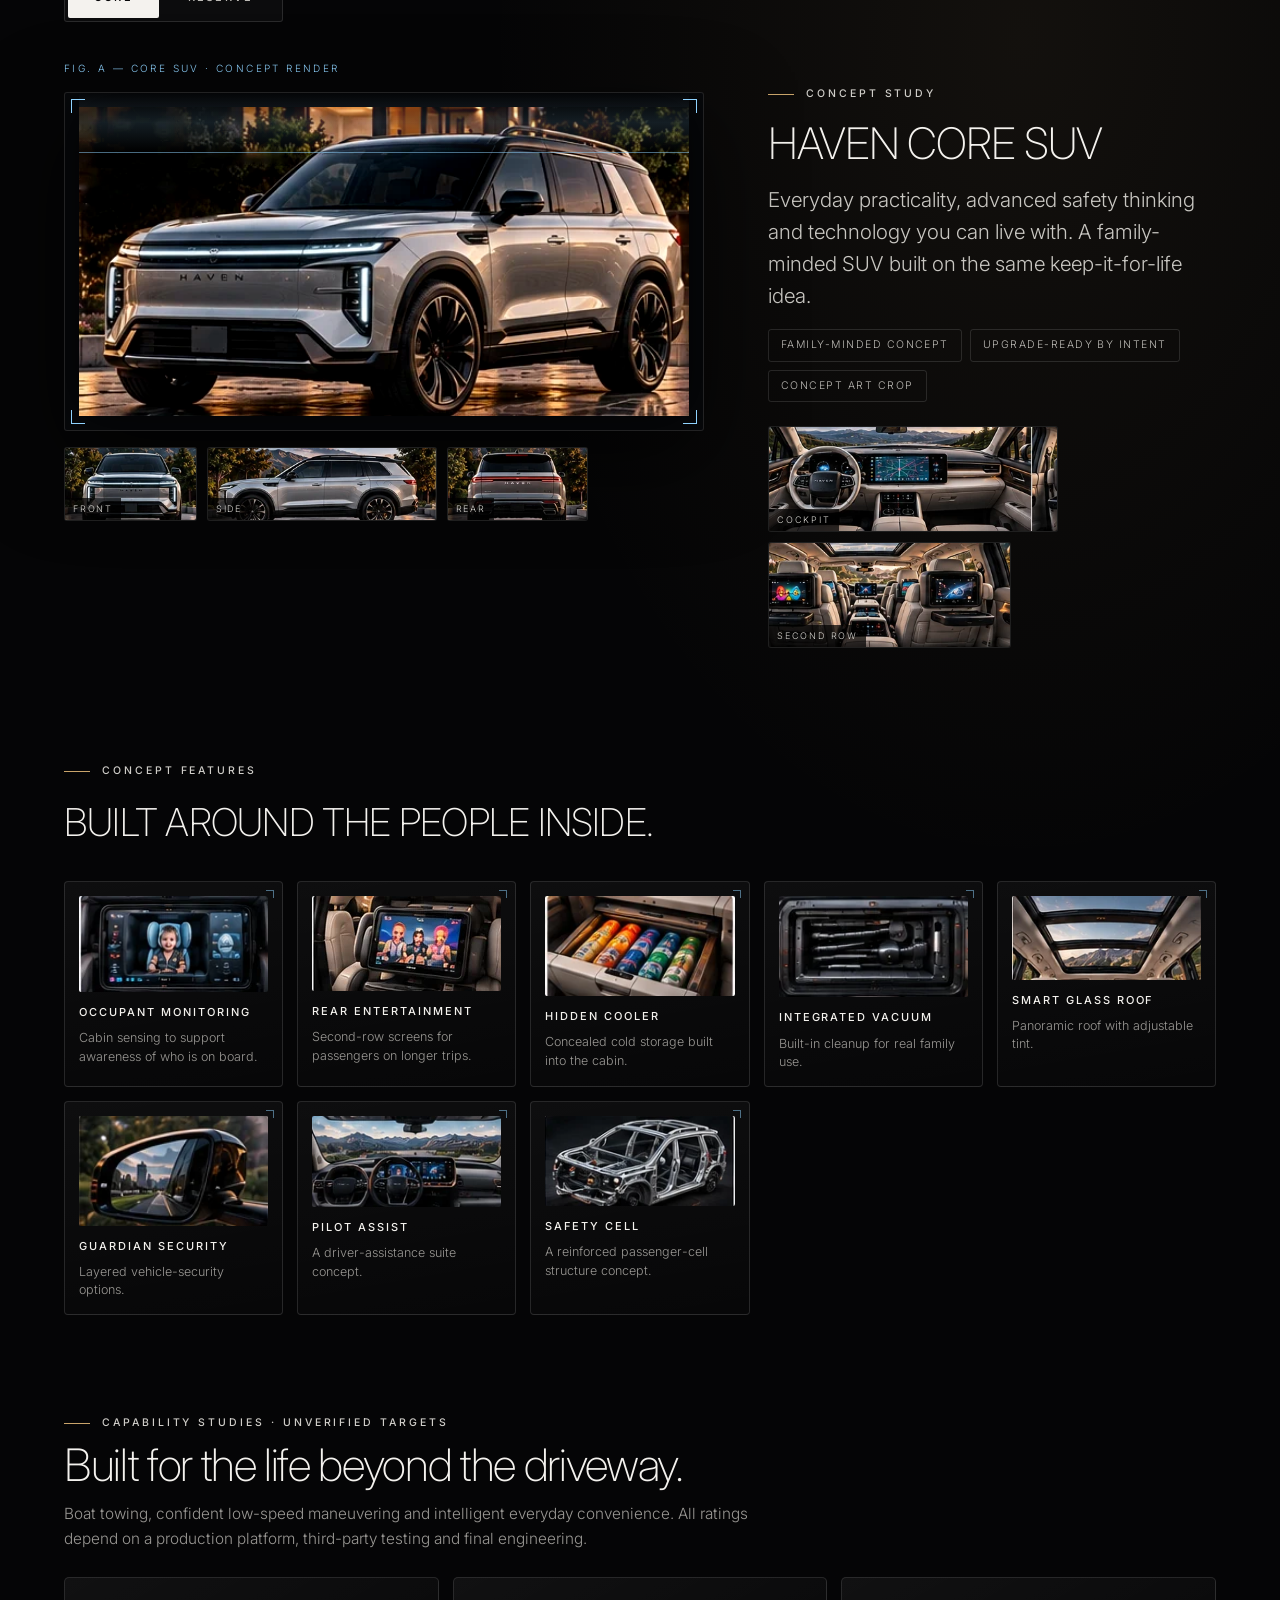
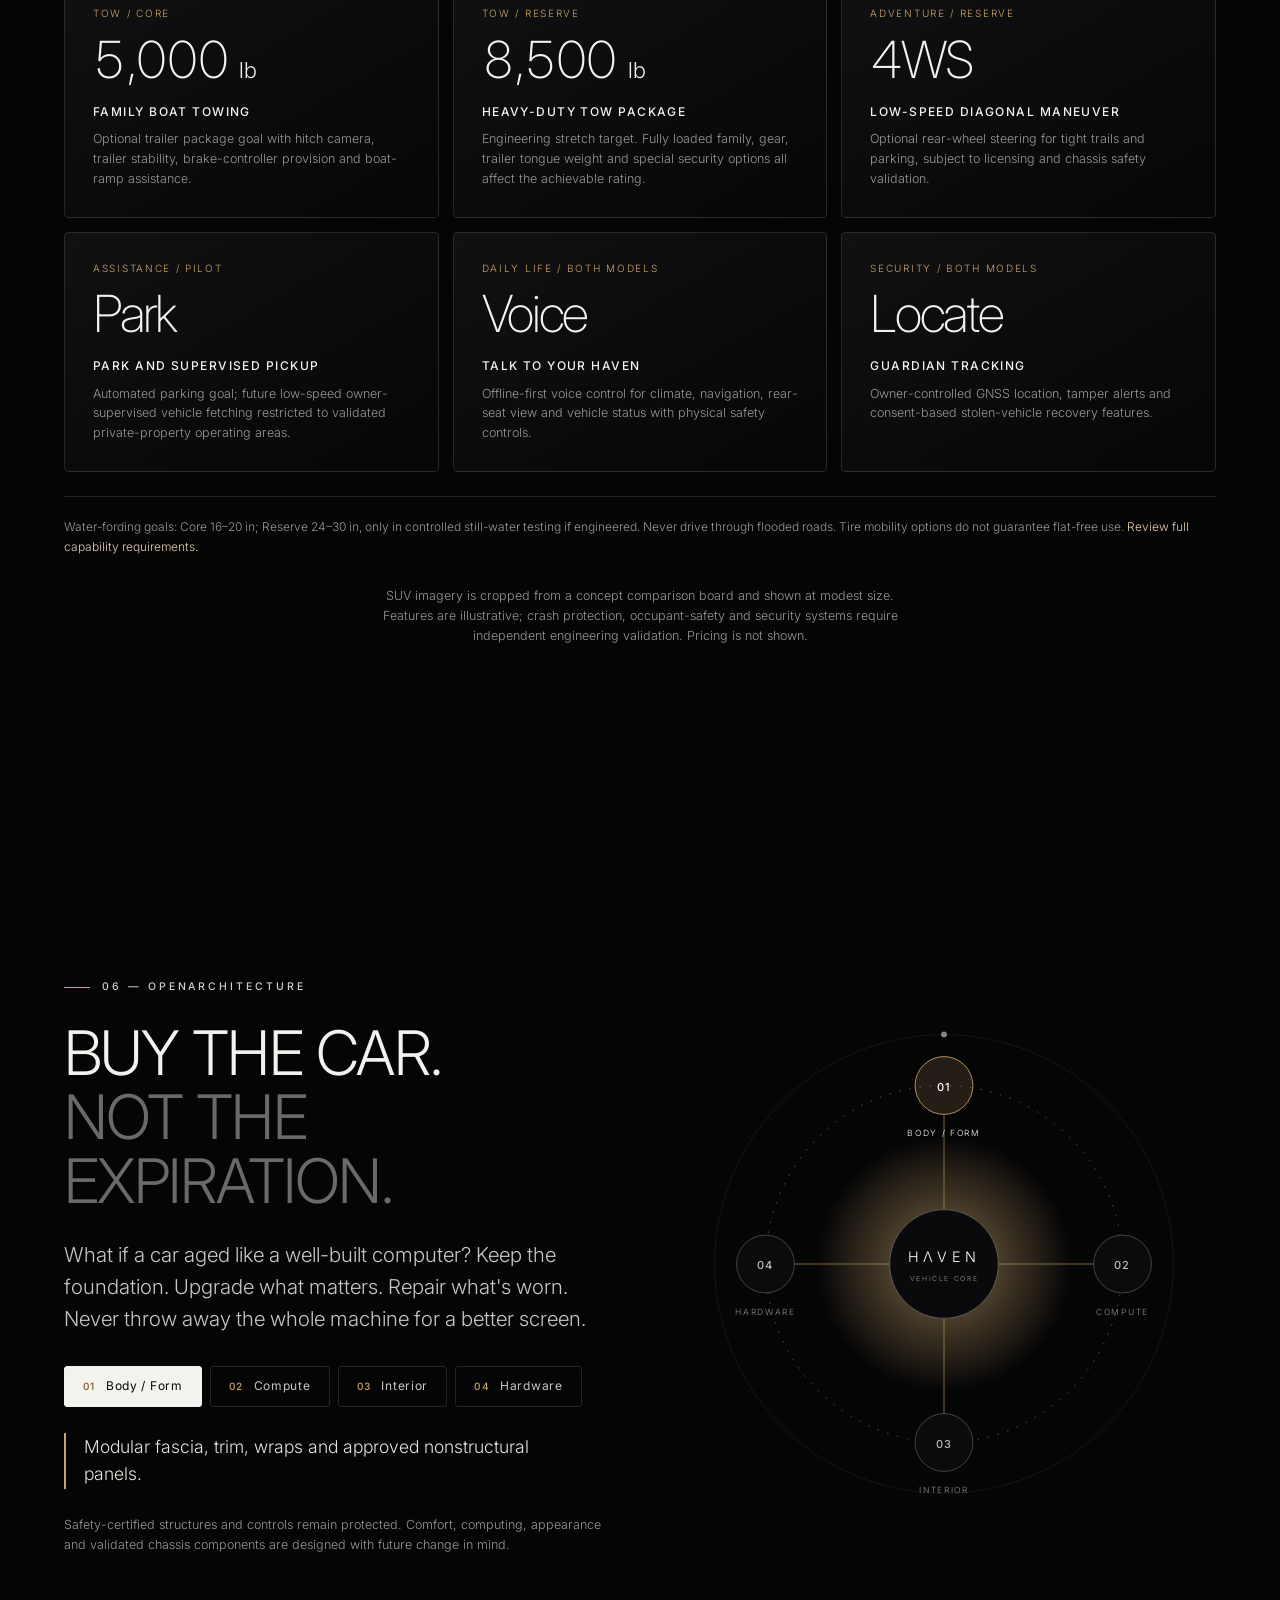
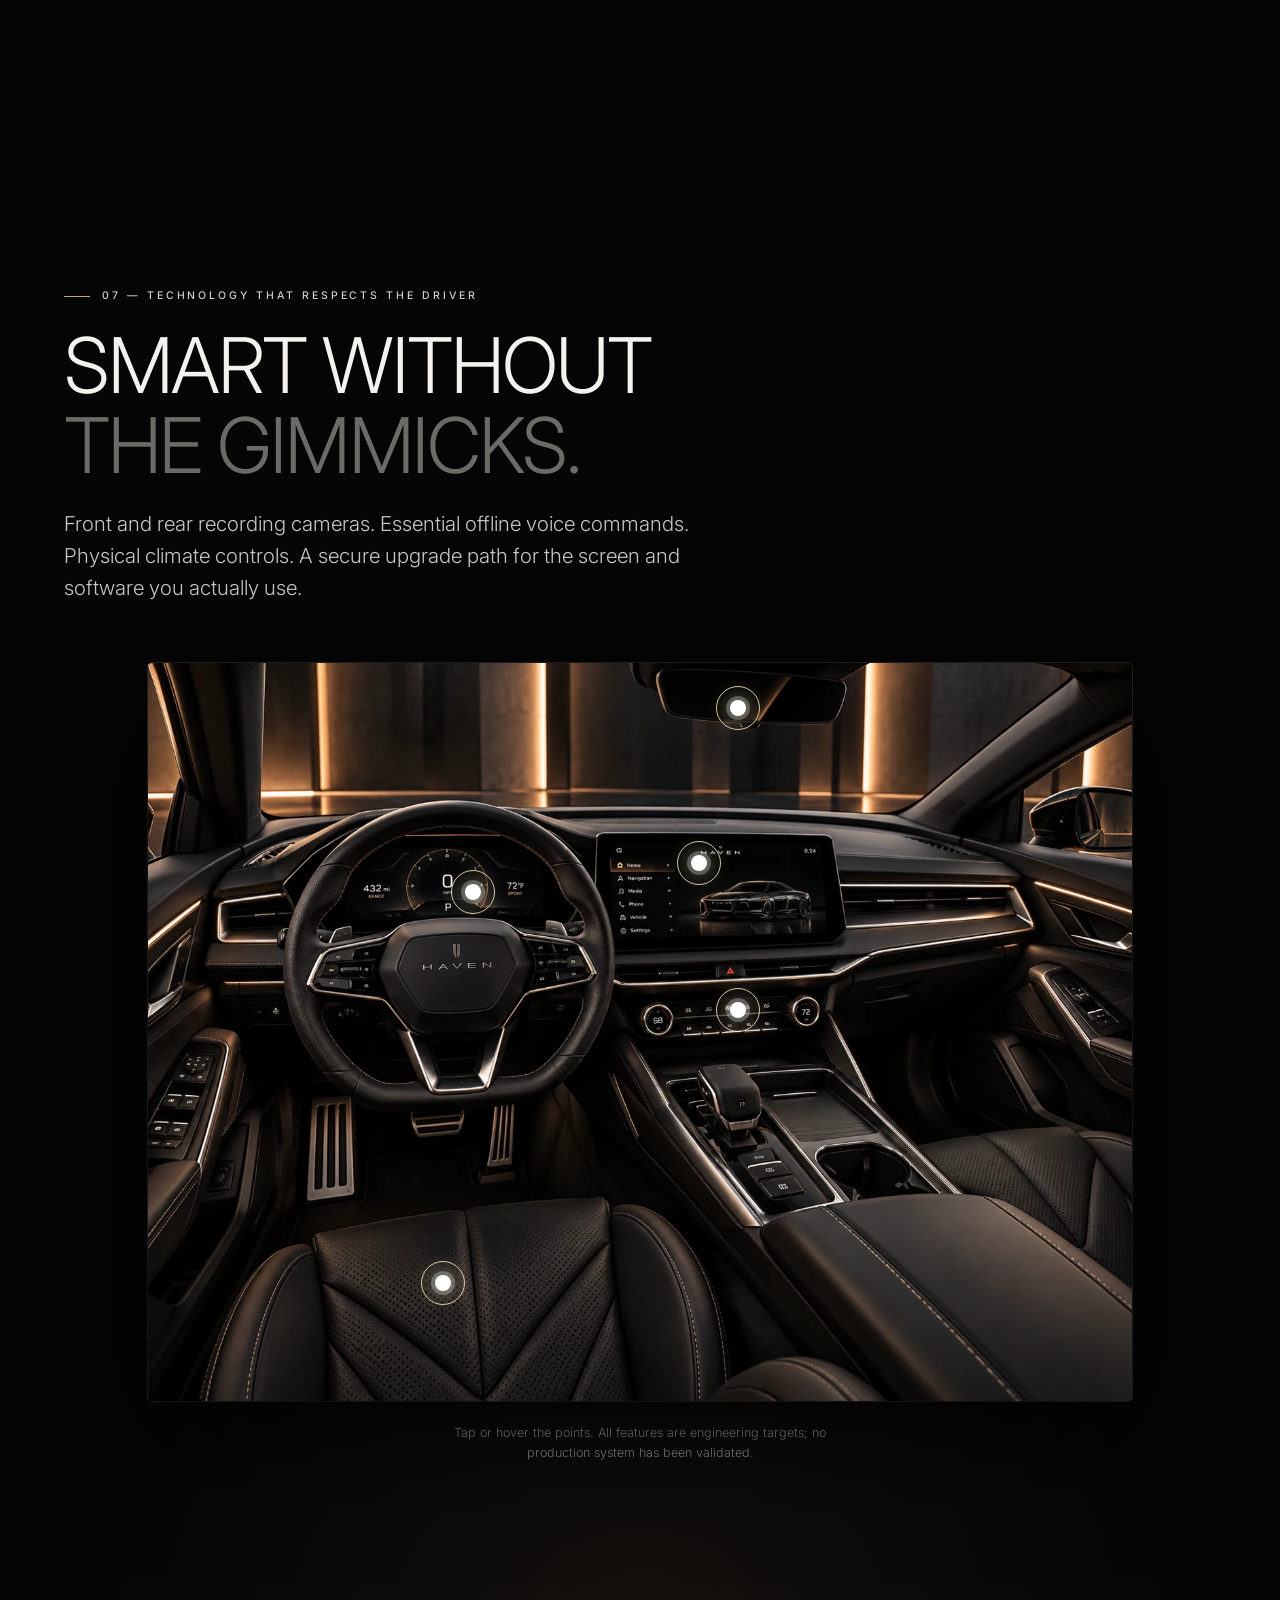
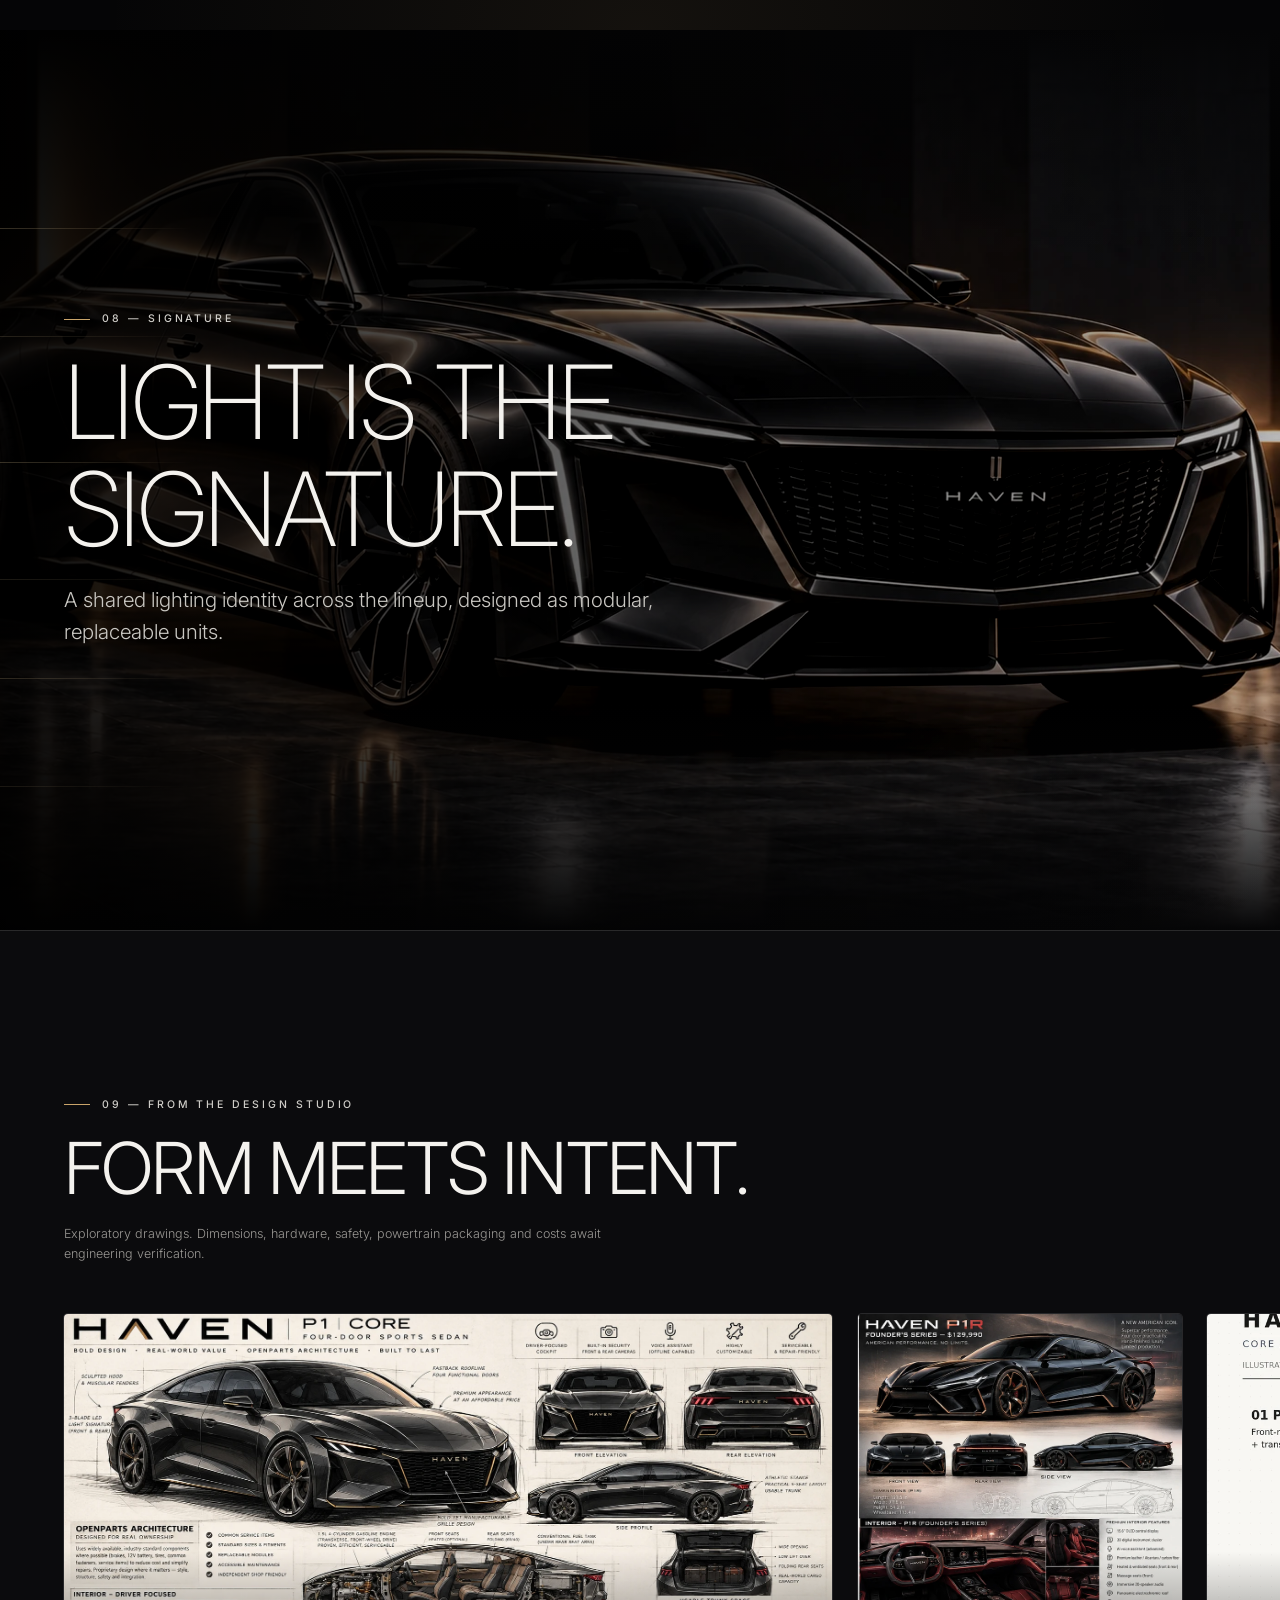
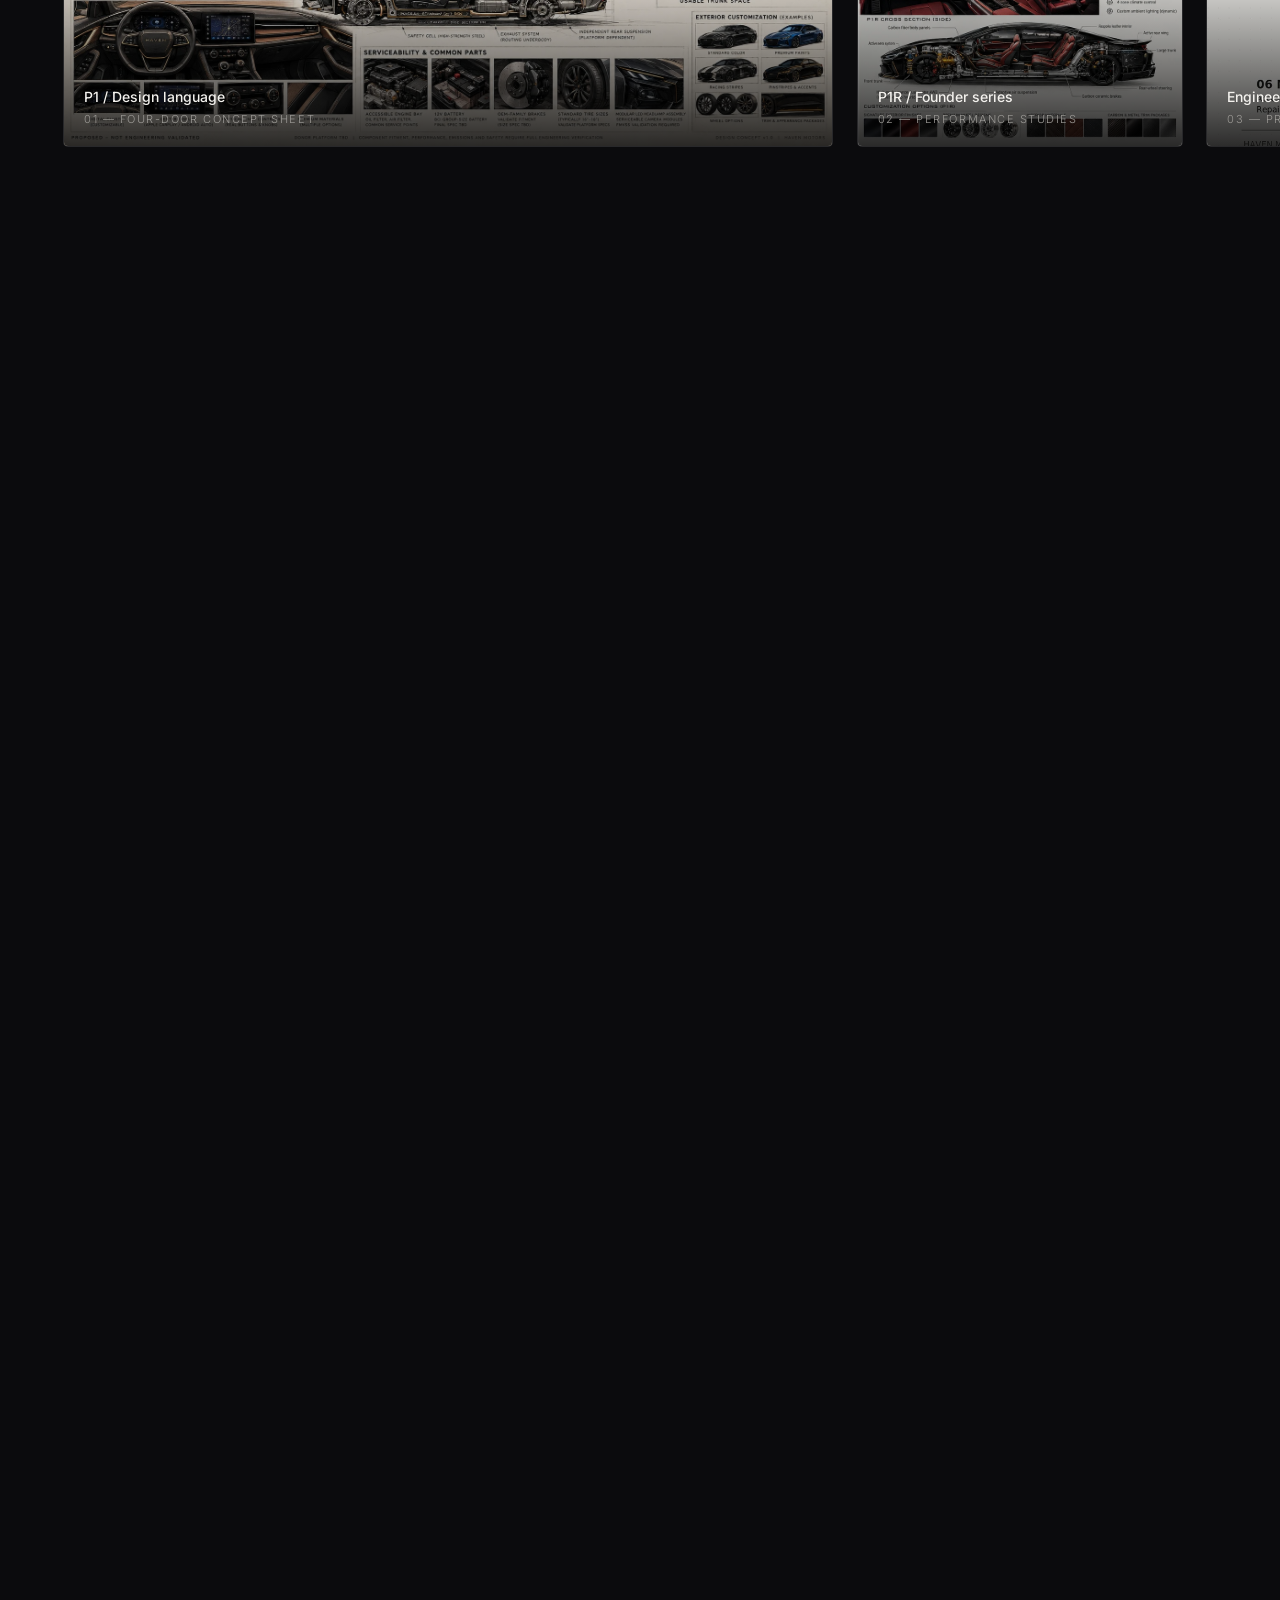
==== commit ac8bd65c: "Expand HAVEN SUV capability spec: tow, wading, parking, voice and anti-theft" ====
--- a/index.html
+++ b/index.html
@@ -253,6 +253,16 @@
         <article class="feat" data-reveal style="--d:.1s"><img src="assets/haven-suv/features/pilot-assist.webp" alt="Pilot assist concept" width="197" height="95"><h4>Pilot assist</h4><p>A driver-assistance suite concept.</p></article>
         <article class="feat" data-reveal style="--d:.15s"><img src="assets/haven-suv/features/safety-cell.webp" alt="Safety cell concept" width="200" height="95"><h4>Safety cell</h4><p>A reinforced passenger-cell structure concept.</p></article>
       </div>
+      <div class="cap-head" data-reveal><p class="kicker">Capability studies · unverified targets</p><h3>Built for the life beyond the driveway.</h3><p>Boat towing, confident low-speed maneuvering and intelligent everyday convenience. All ratings depend on a production platform, third-party testing and final engineering.</p></div>
+      <div class="cap-grid">
+        <article class="cap-card" data-reveal><span class="cap-kicker">Tow / Core</span><strong>5,000 <small>lb</small></strong><h4>Family boat towing</h4><p>Optional trailer package goal with hitch camera, trailer stability, brake-controller provision and boat-ramp assistance.</p></article>
+        <article class="cap-card" data-reveal><span class="cap-kicker">Tow / Reserve</span><strong>8,500 <small>lb</small></strong><h4>Heavy-duty tow package</h4><p>Engineering stretch target. Fully loaded family, gear, trailer tongue weight and special security options all affect the achievable rating.</p></article>
+        <article class="cap-card" data-reveal><span class="cap-kicker">Adventure / Reserve</span><strong>4WS</strong><h4>Low-speed diagonal maneuver</h4><p>Optional rear-wheel steering for tight trails and parking, subject to licensing and chassis safety validation.</p></article>
+        <article class="cap-card" data-reveal><span class="cap-kicker">Assistance / Pilot</span><strong>Park</strong><h4>Park and supervised pickup</h4><p>Automated parking goal; future low-speed owner-supervised vehicle fetching restricted to validated private-property operating areas.</p></article>
+        <article class="cap-card" data-reveal><span class="cap-kicker">Daily life / Both models</span><strong>Voice</strong><h4>Talk to your HAVEN</h4><p>Offline-first voice control for climate, navigation, rear-seat view and vehicle status with physical safety controls.</p></article>
+        <article class="cap-card" data-reveal><span class="cap-kicker">Security / Both models</span><strong>Locate</strong><h4>Guardian tracking</h4><p>Owner-controlled GNSS location, tamper alerts and consent-based stolen-vehicle recovery features.</p></article>
+      </div>
+      <p class="cap-disclaimer">Water-fording goals: Core 16–20 in; Reserve 24–30 in, only in controlled still-water testing if engineered. Never drive through flooded roads. Tire mobility options do not guarantee flat-free use. <a href="program/CAPABILITY_REQUIREMENTS.md">Review full capability requirements.</a></p>
       <p class="fine center">SUV imagery is cropped from a concept comparison board and shown at modest size. Features are illustrative; crash protection, occupant-safety and security systems require independent engineering validation. Pricing is not shown.</p>
     </div>
   </section>
--- a/css/site.css
+++ b/css/site.css
@@ -559,3 +559,21 @@
 @media (hover:none),(pointer:coarse){.grain{display:none}.config-stage .glow{filter:none;background:radial-gradient(ellipse at center,var(--chosen-accent),transparent 68%);opacity:.22}}
 .config-stage img.hide{visibility:visible}
 .config-stage canvas{z-index:1}
+
+
+/* HAVEN Capability: independent feature roadmap, not validated specifications */
+.cap-head{display:grid;gap:10px;margin:clamp(54px,8vw,100px) 0 26px}
+.cap-head h3{font-size:clamp(1.6rem,3.5vw,3rem);font-weight:200;letter-spacing:-.03em;line-height:1.1}
+.cap-head p:not(.kicker){max-width:720px;color:var(--muted);font-size:clamp(13px,1.2vw,16px);line-height:1.65}
+.cap-grid{display:grid;grid-template-columns:repeat(3,minmax(0,1fr));gap:14px}
+.cap-card{display:flex;flex-direction:column;gap:8px;min-width:0;min-height:220px;padding:clamp(18px,2.4vw,28px);border:1px solid var(--line);border-radius:5px;background:linear-gradient(150deg,rgba(255,255,255,.052),rgba(255,255,255,.009));transition:border-color .3s var(--ease)}
+.cap-card:hover{border-color:rgba(201,164,106,.7)}
+.cap-kicker{color:var(--gold);font-size:10px;letter-spacing:.17em;text-transform:uppercase}
+.cap-card strong{font-size:clamp(30px,4vw,54px);font-weight:200;letter-spacing:-.045em;line-height:1.15;font-variant-numeric:tabular-nums}
+.cap-card strong small{font-size:clamp(14px,1.8vw,22px);font-weight:300;letter-spacing:0}
+.cap-card h4{font-size:12px;letter-spacing:.12em;text-transform:uppercase;font-weight:500;margin:6px 0 0}
+.cap-card p{font-size:12.5px;color:var(--muted);line-height:1.58;margin:0}
+.cap-disclaimer{border-top:1px solid var(--line);padding-top:20px;margin-top:24px;color:var(--muted);font-size:12px;line-height:1.65}
+.cap-disclaimer a{color:#e5ceb0;text-underline-offset:3px}
+@media(max-width:1000px){.cap-grid{grid-template-columns:repeat(2,minmax(0,1fr))}}
+@media(max-width:540px){.cap-grid{grid-template-columns:1fr}.cap-card{min-height:0}}
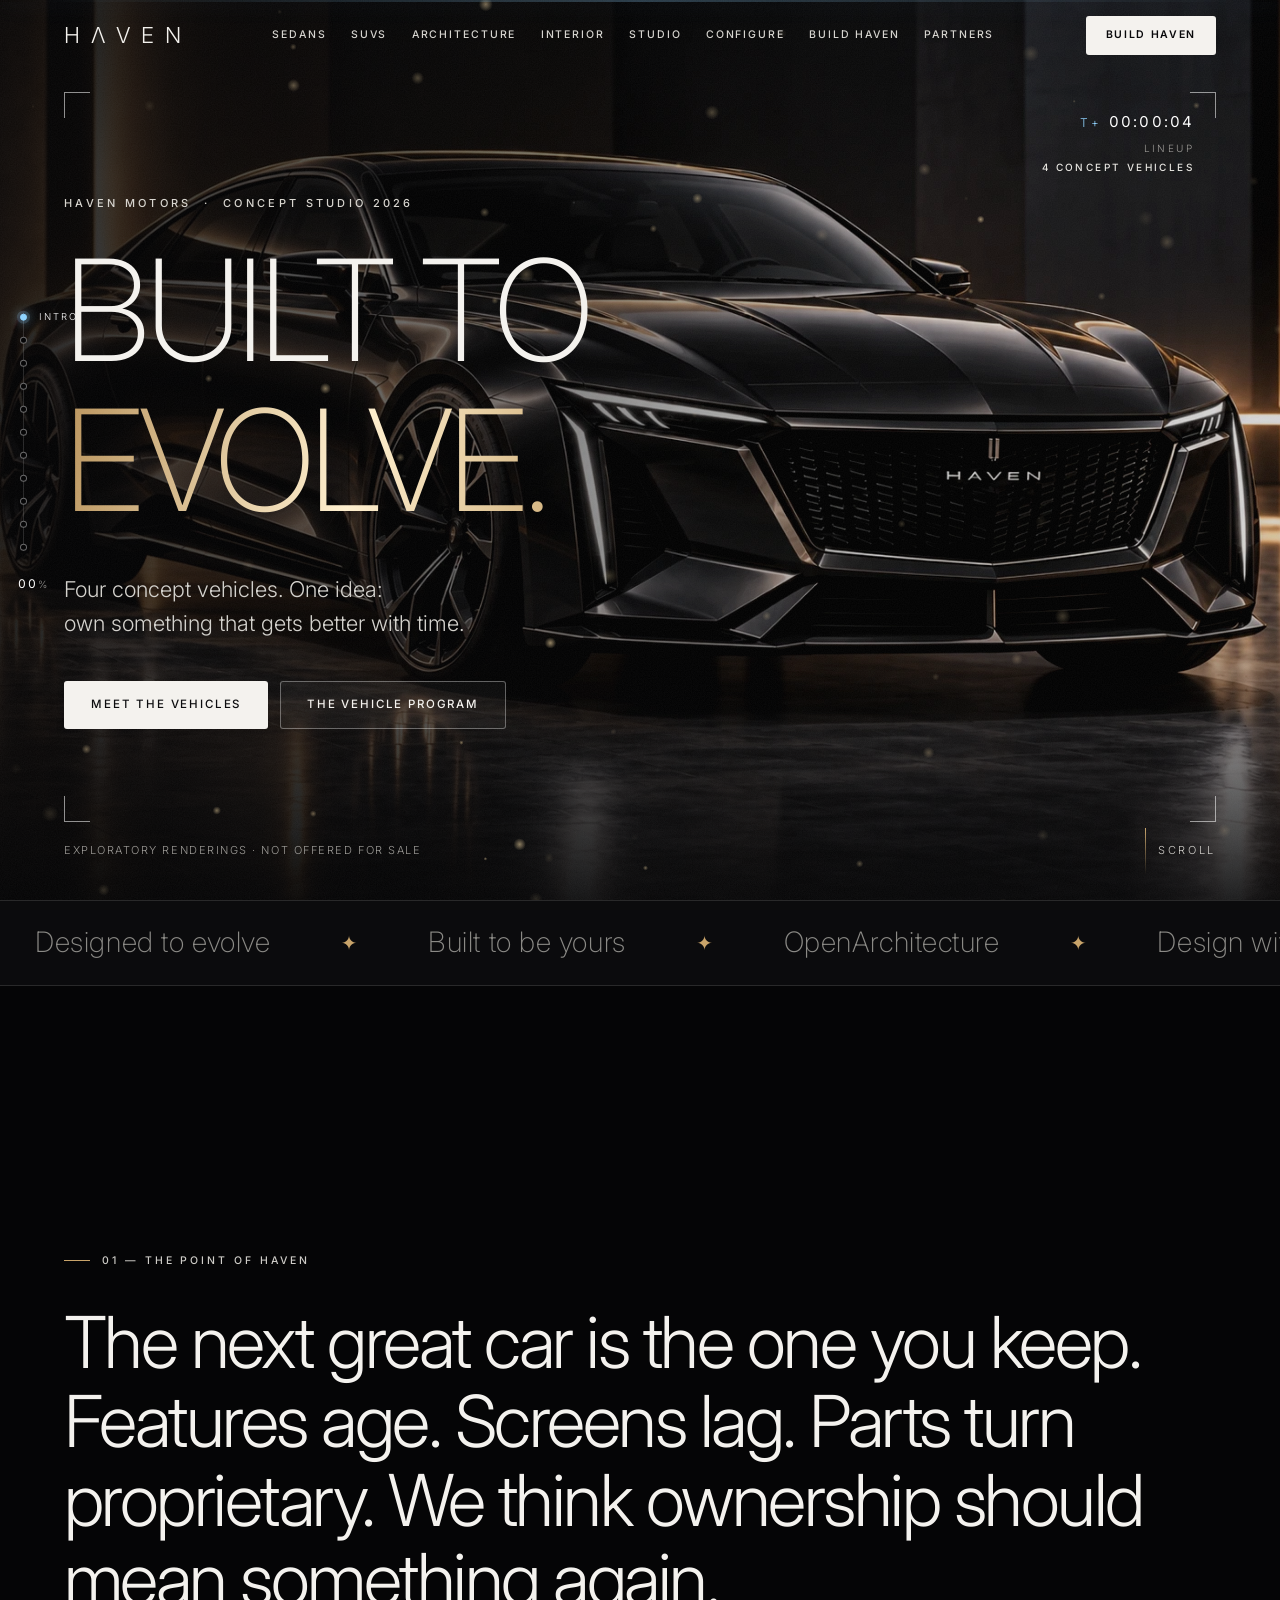
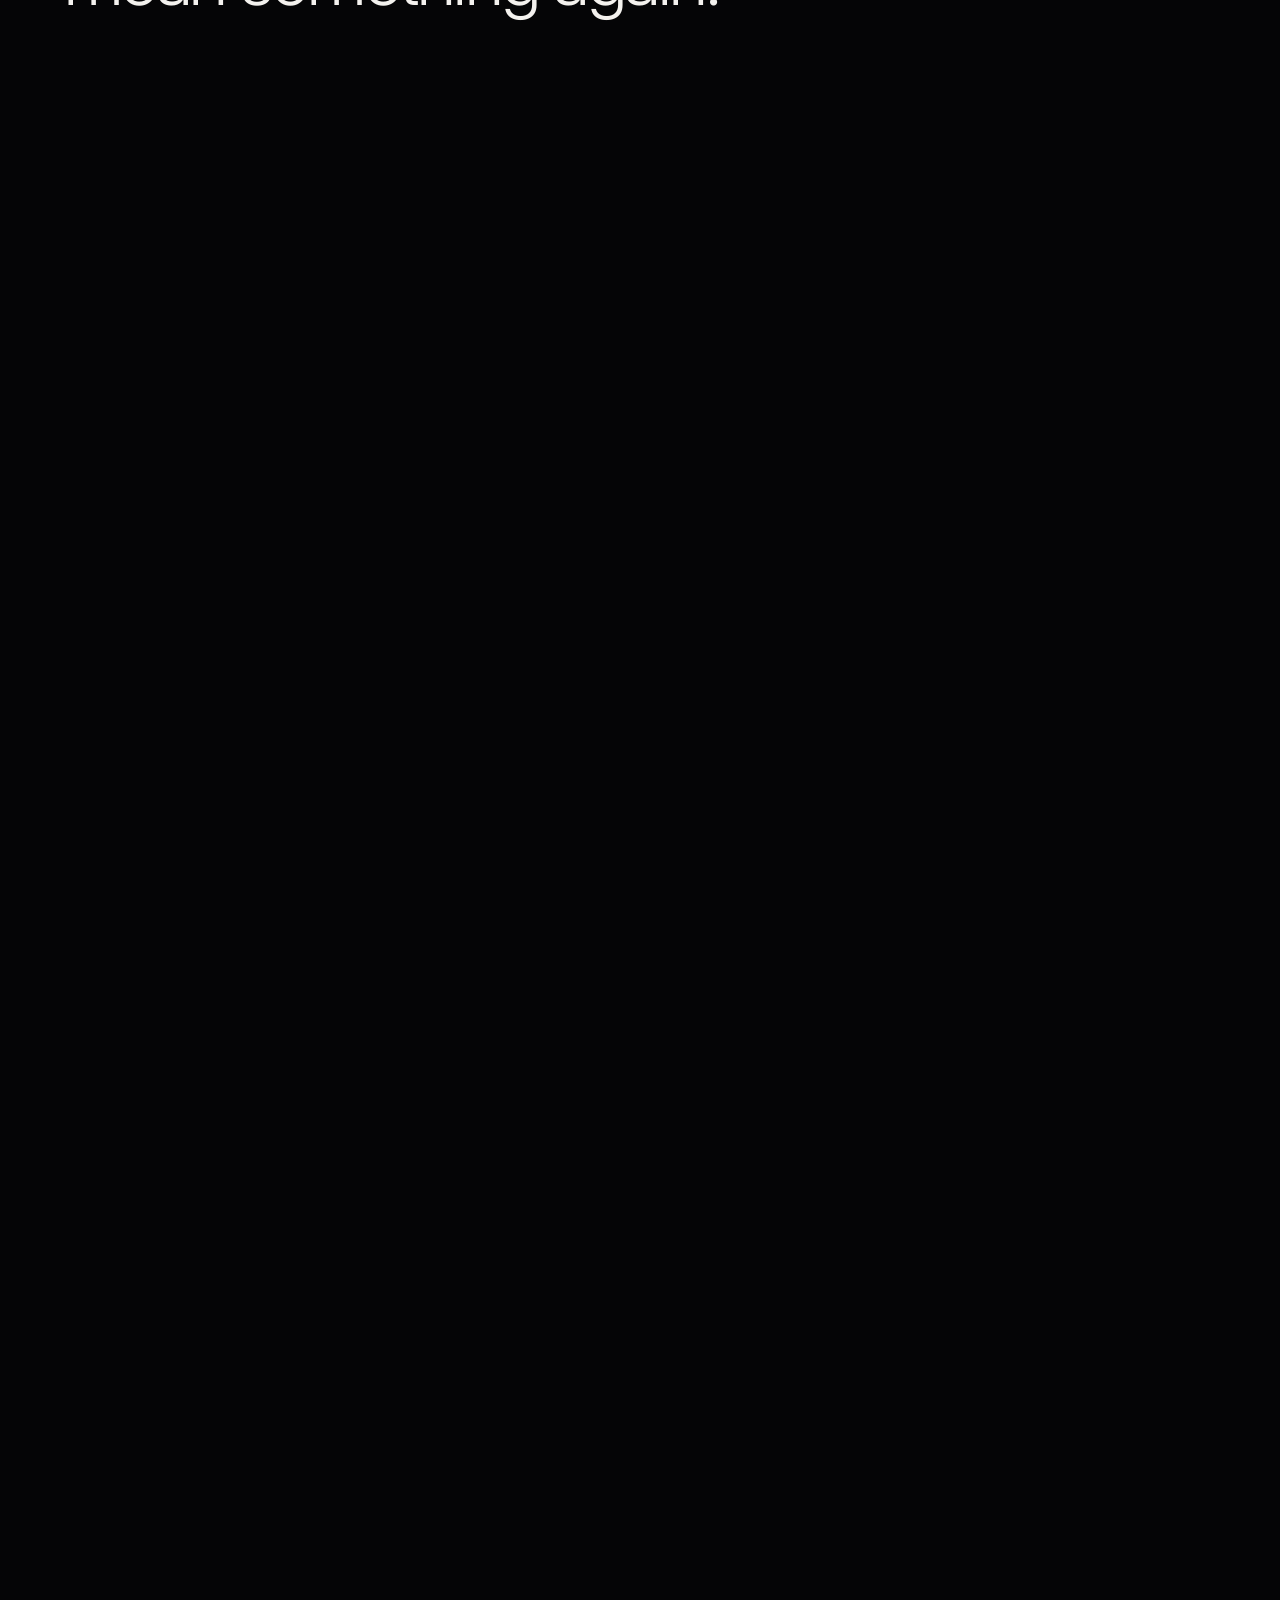
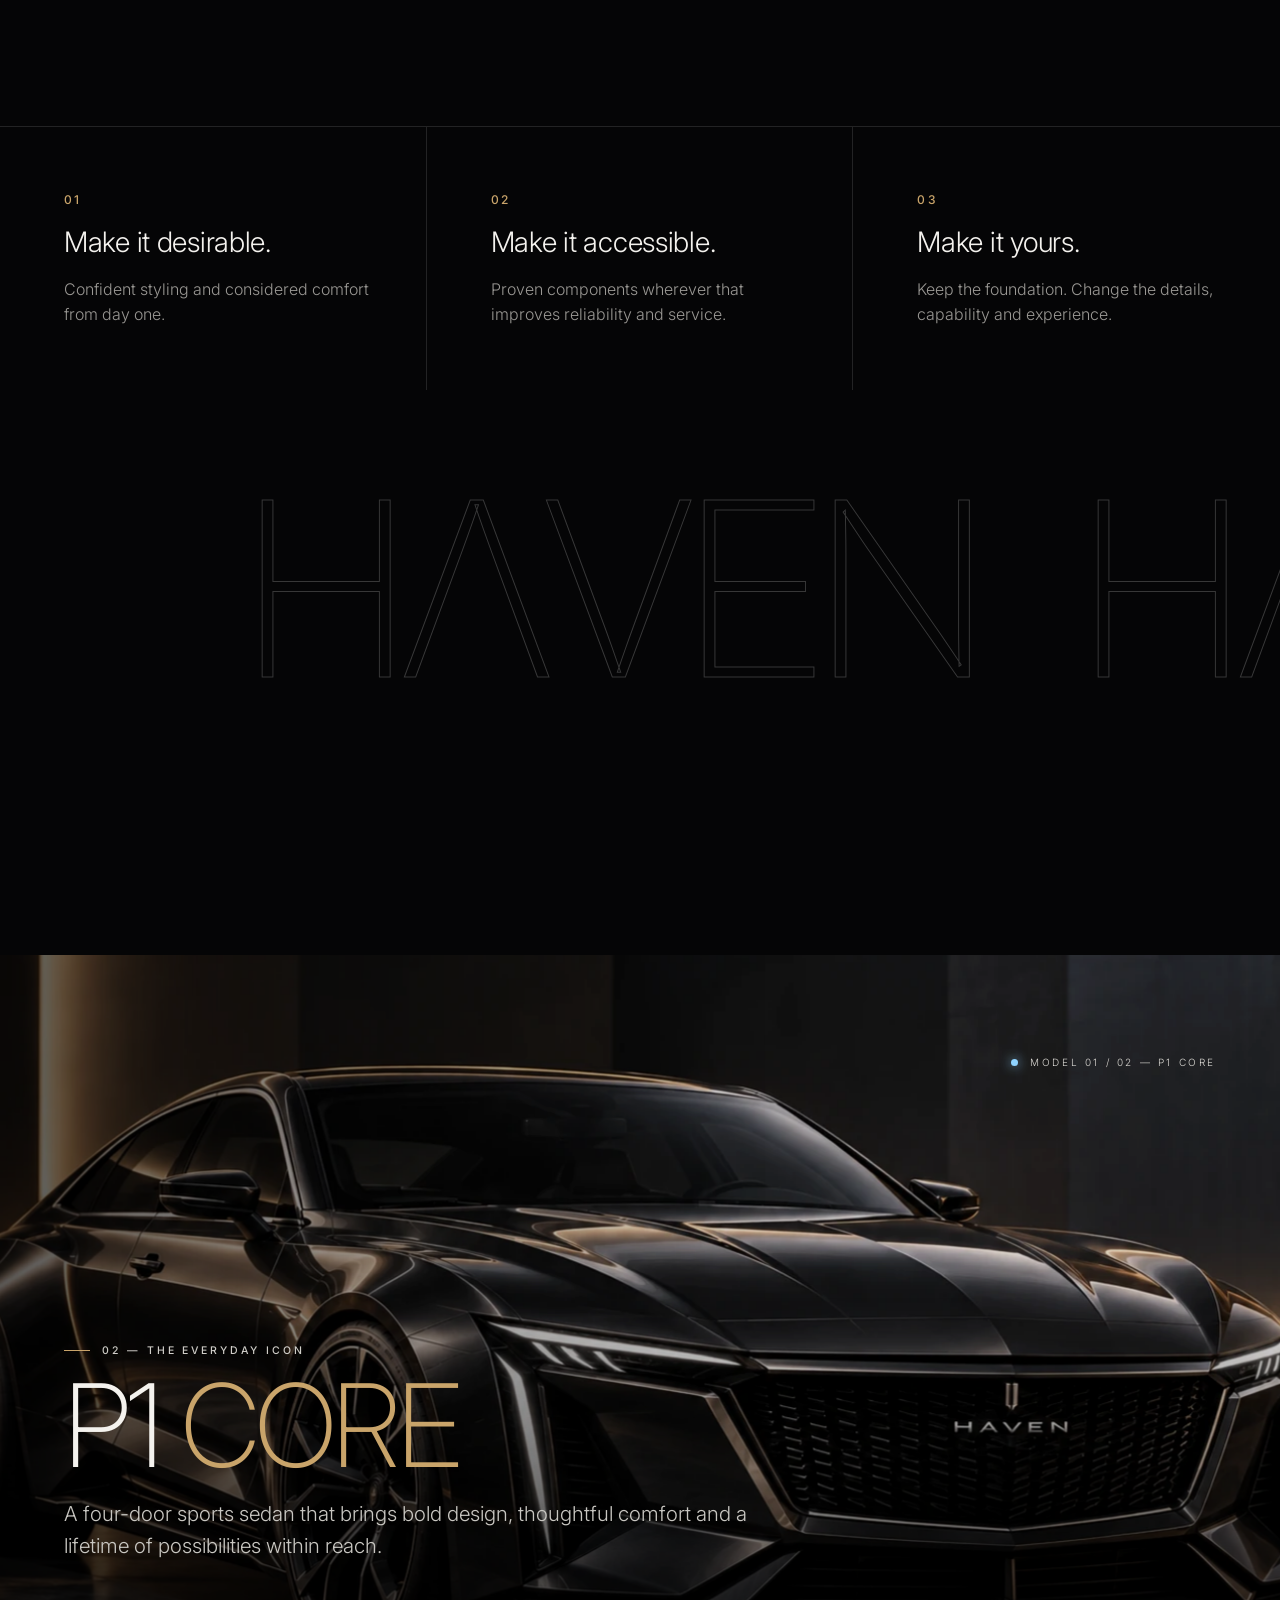
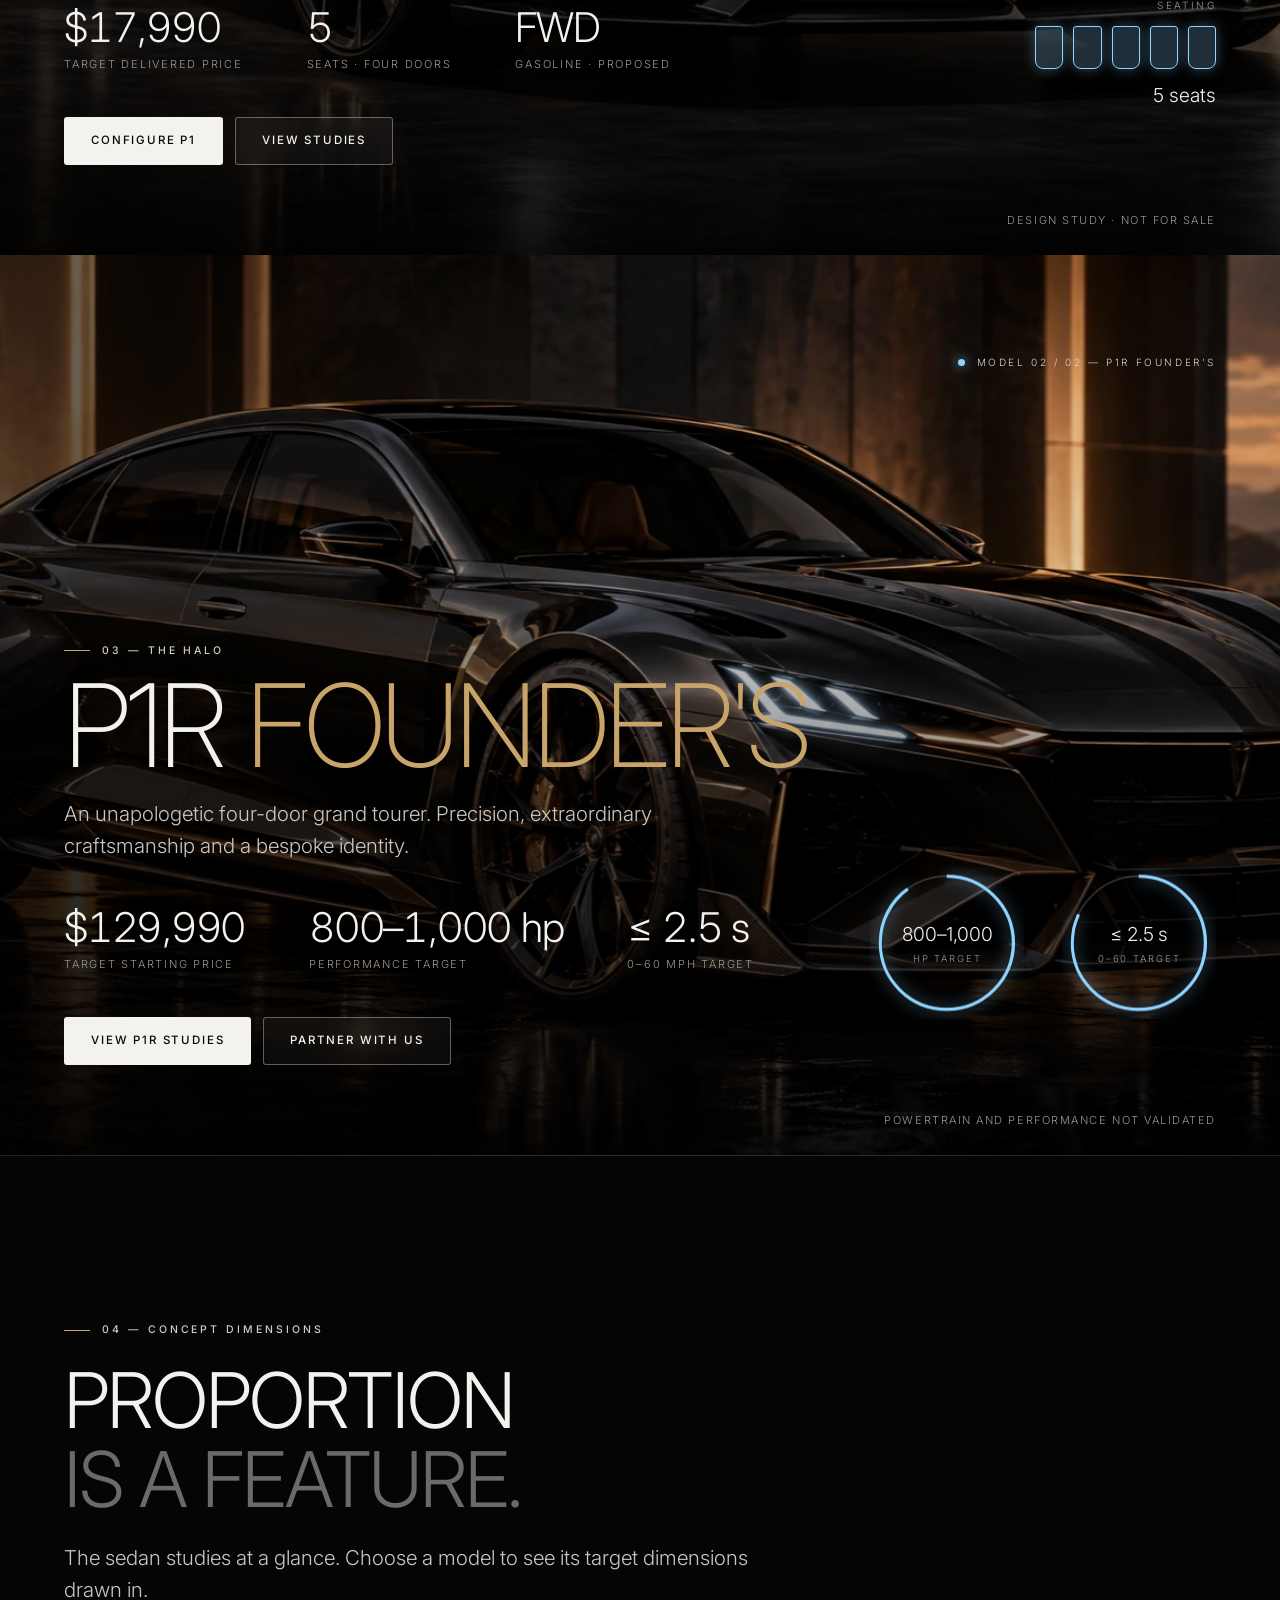
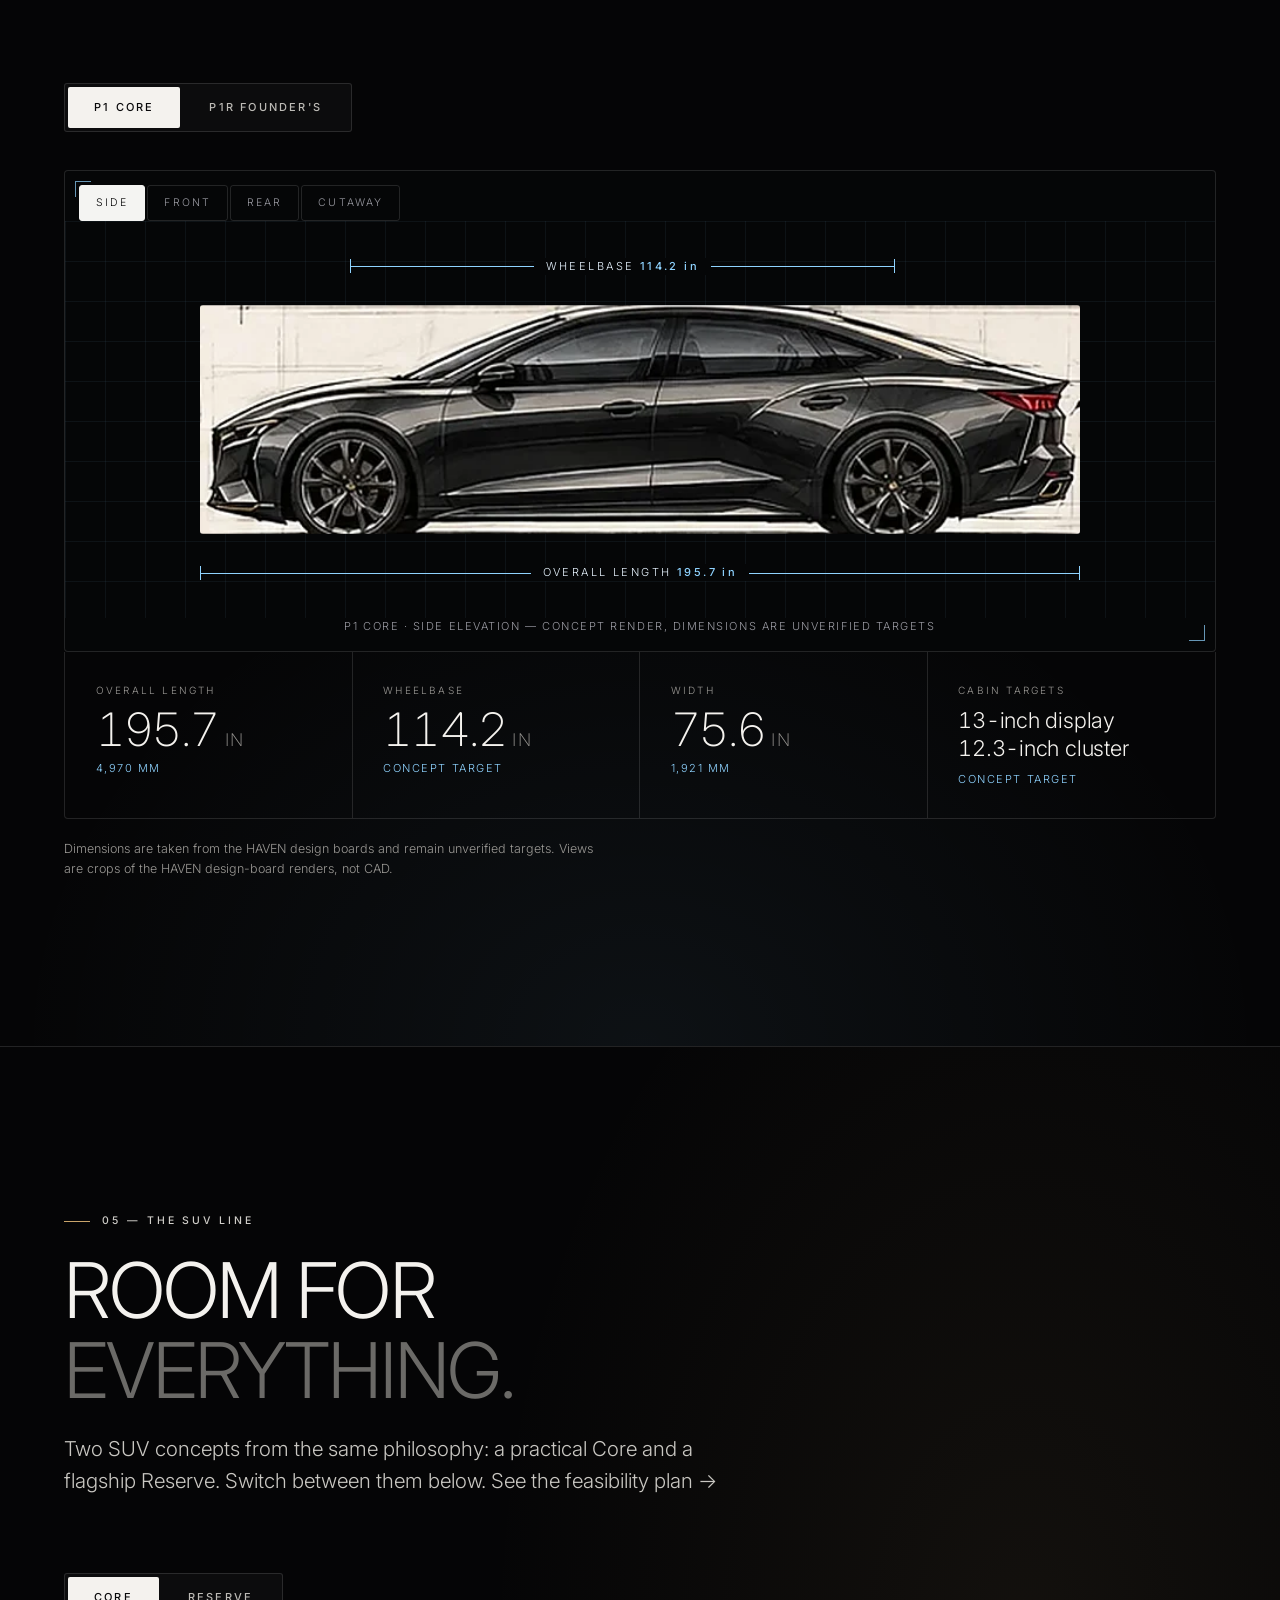
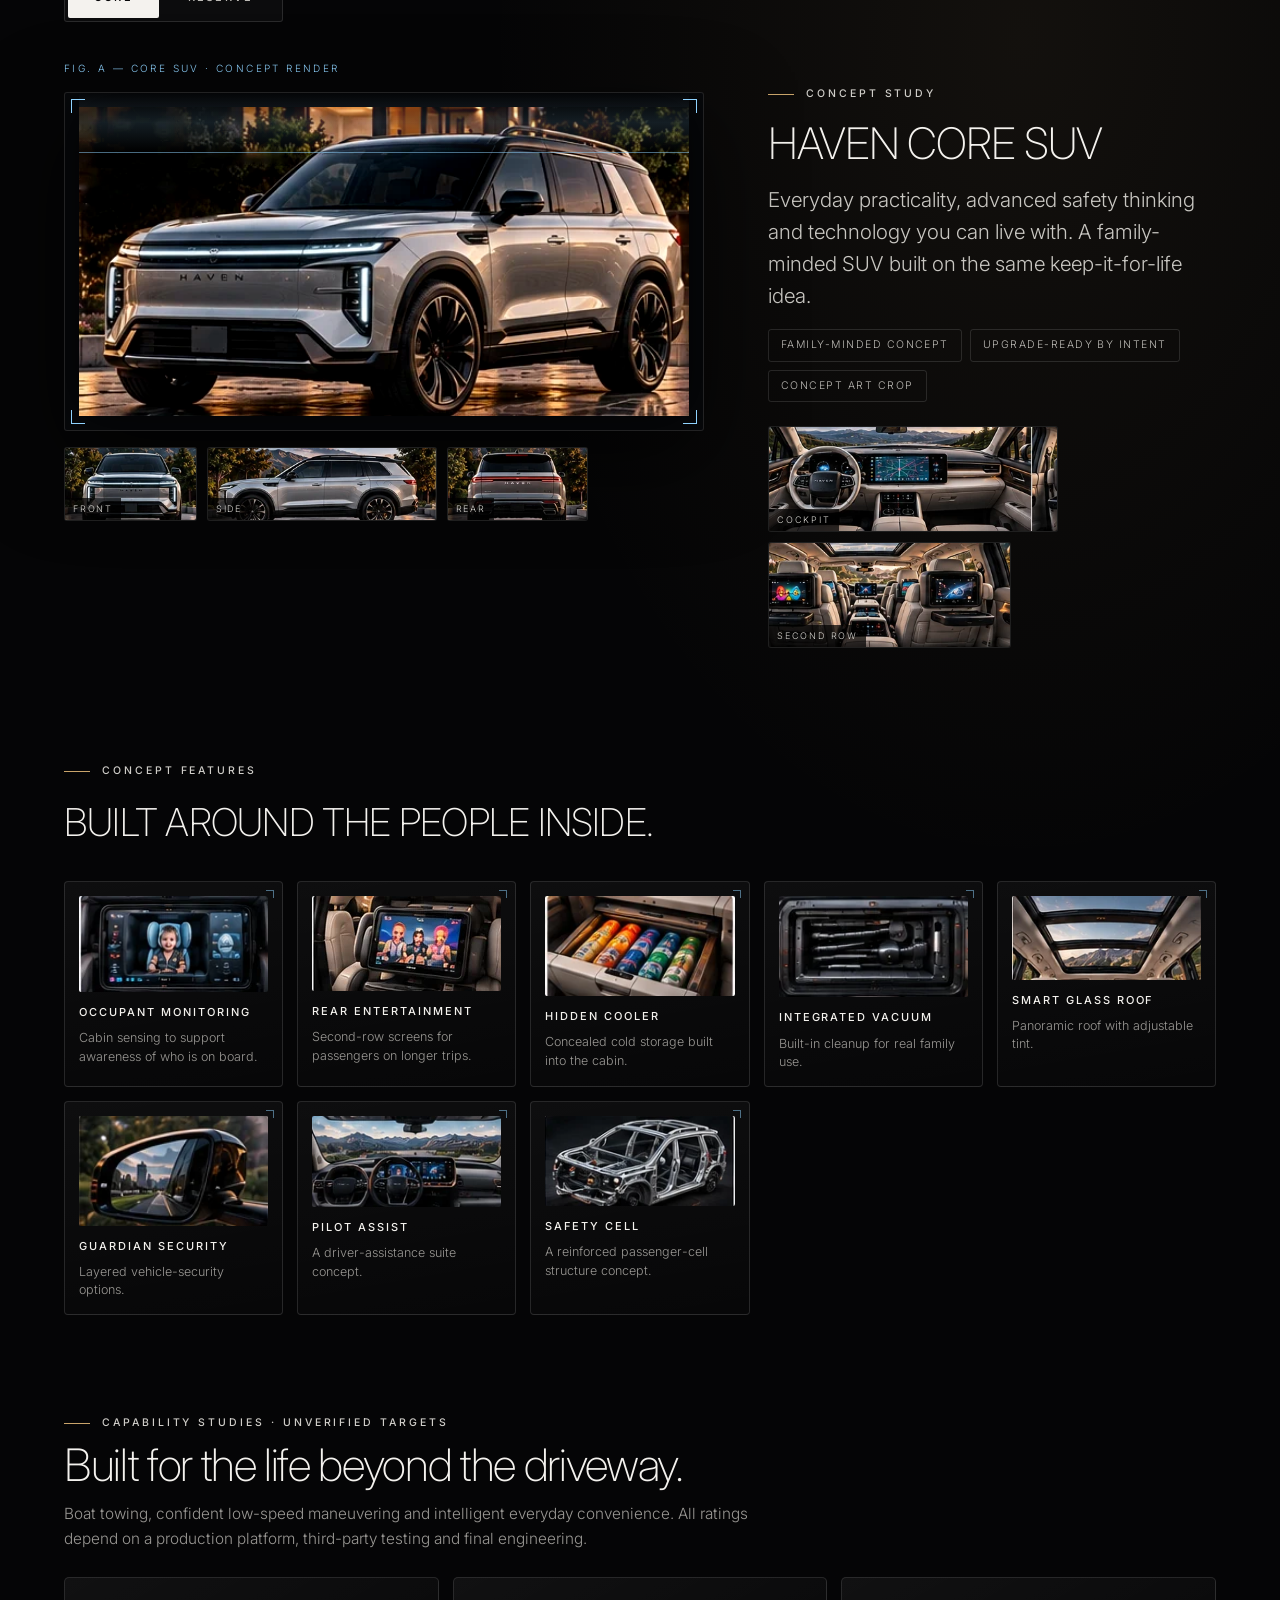
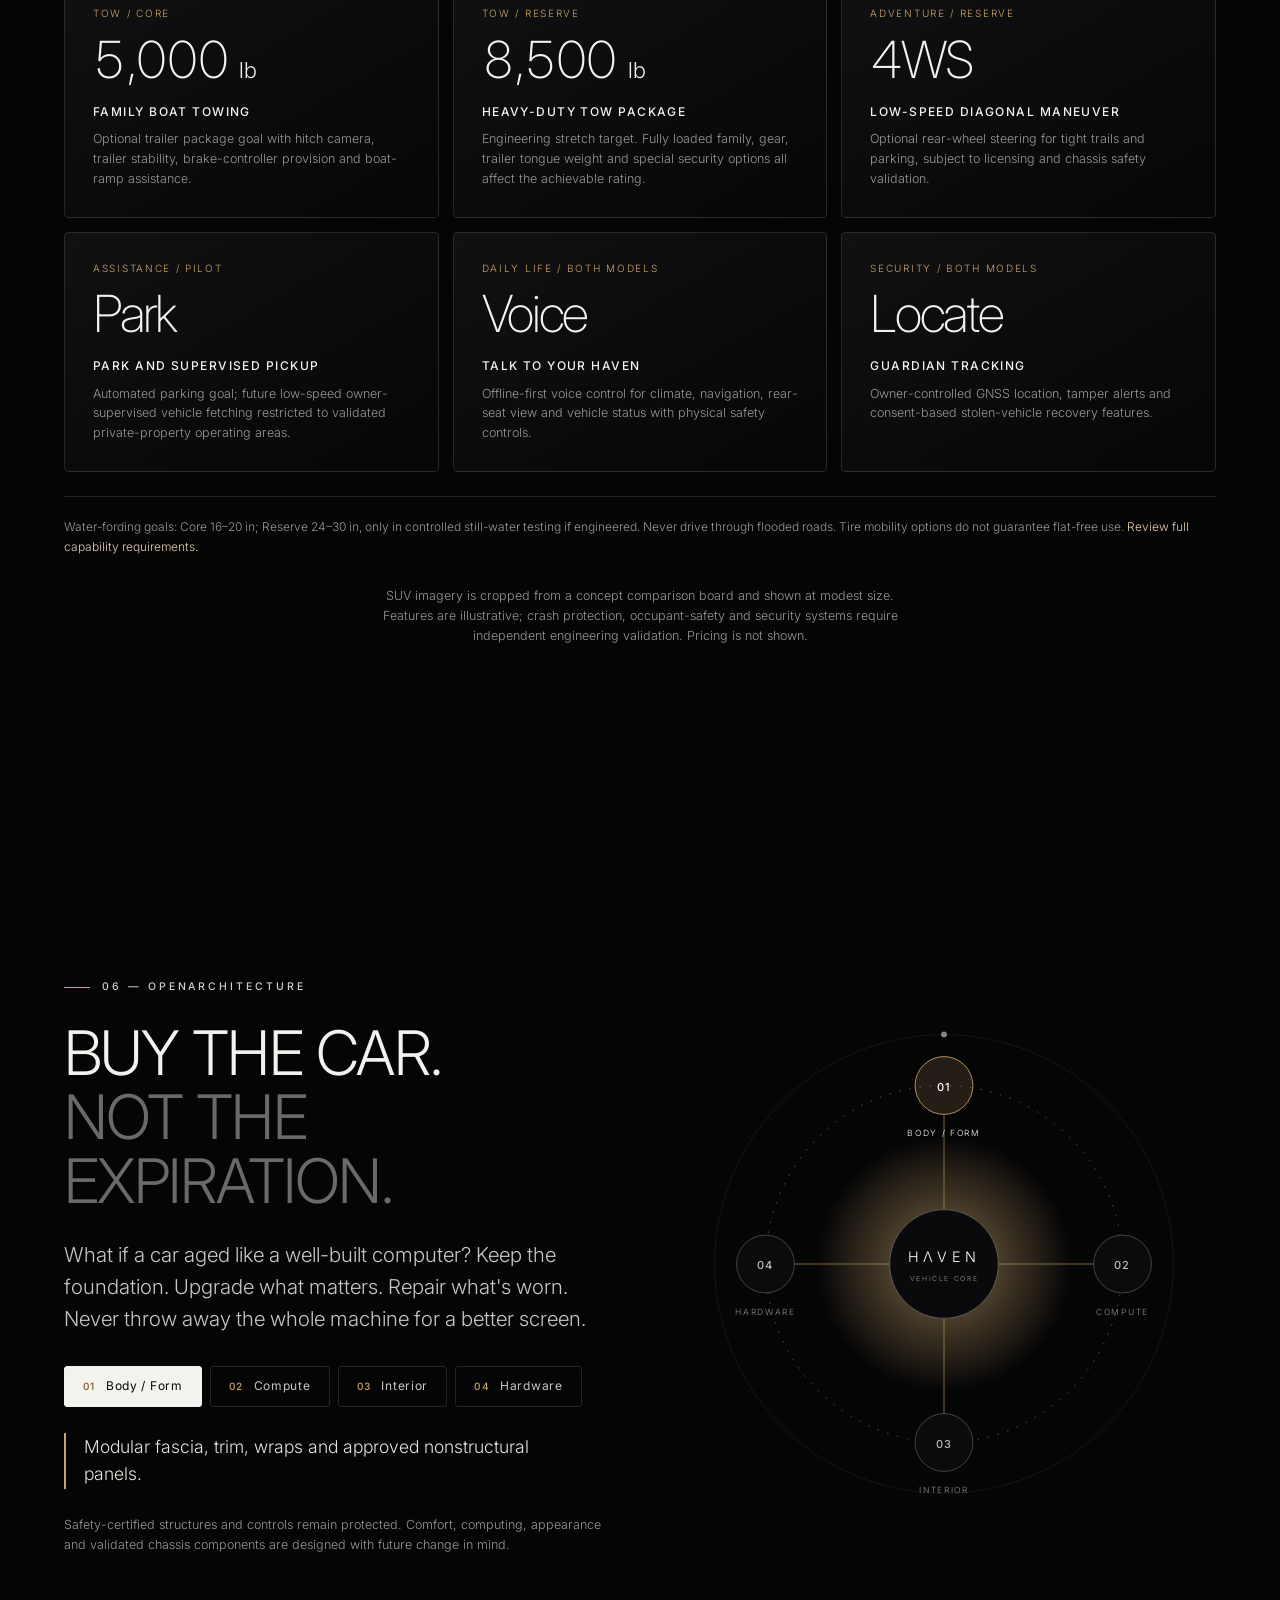
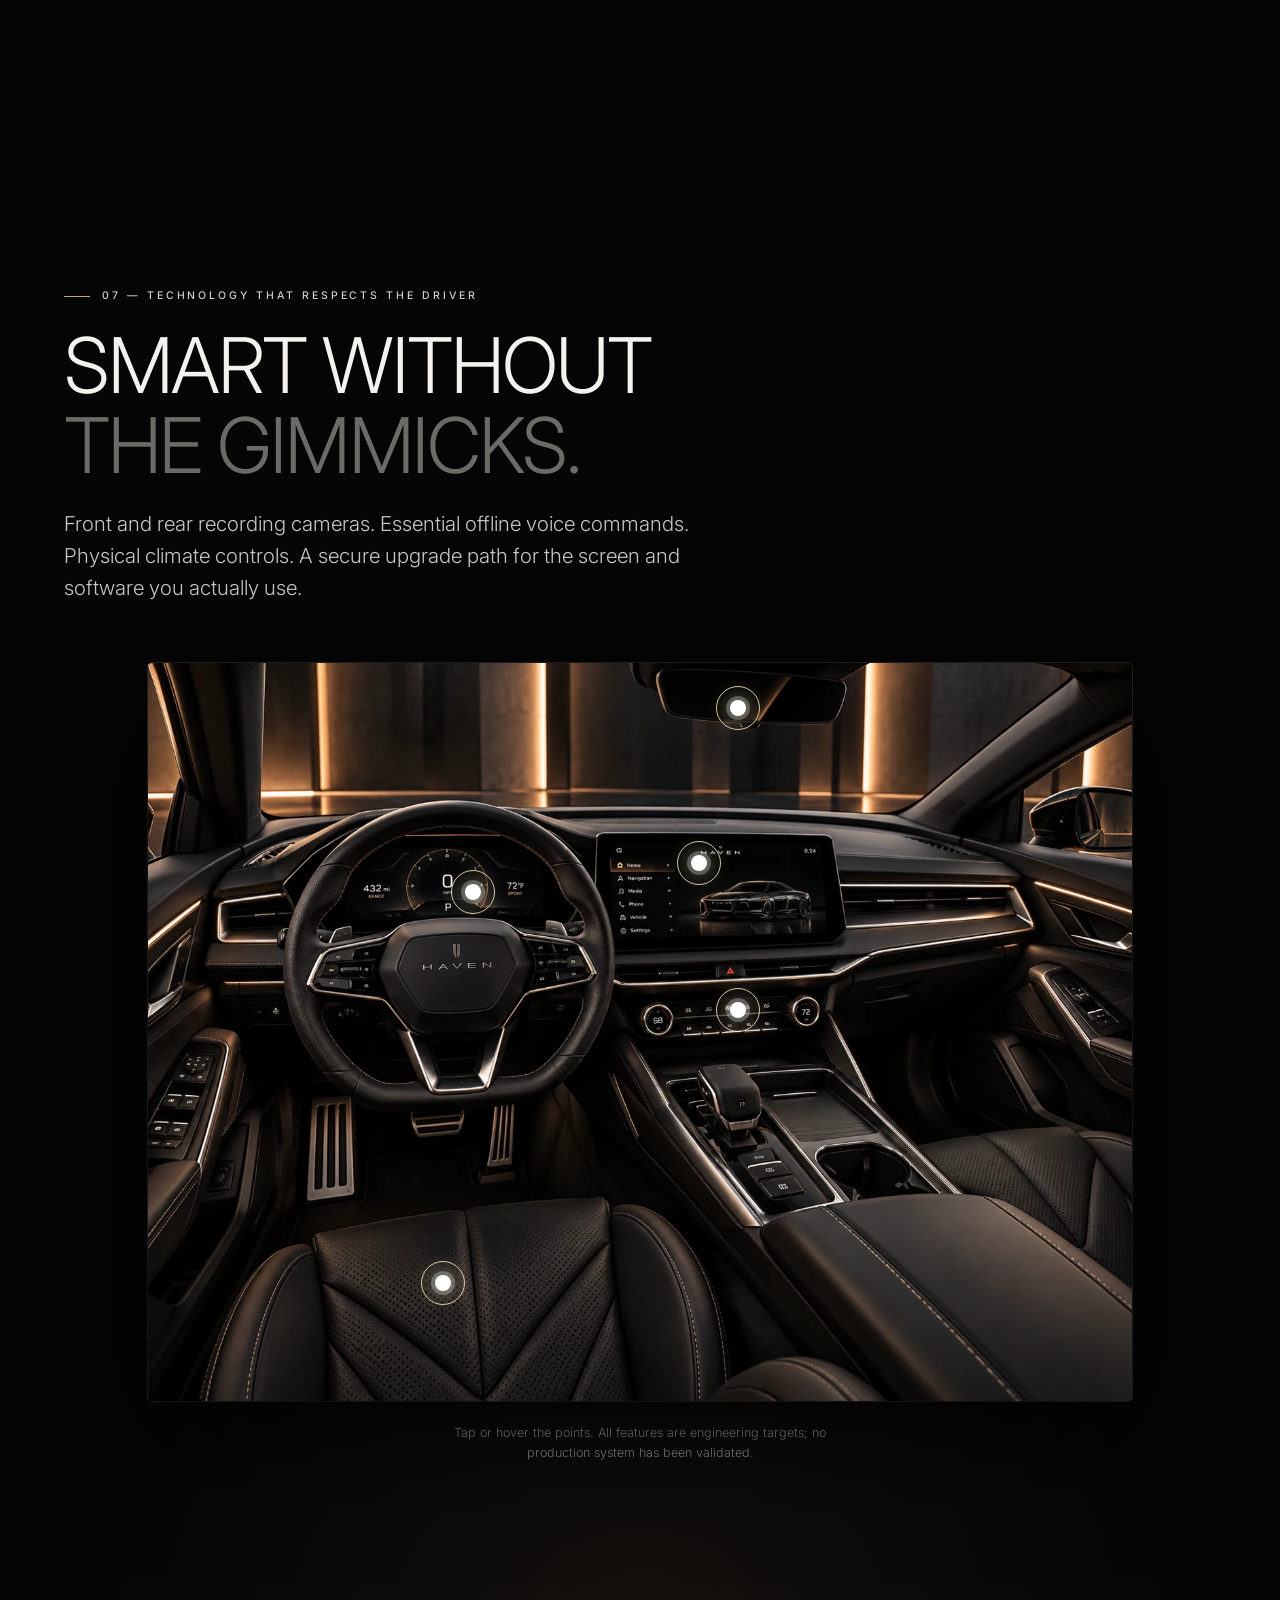
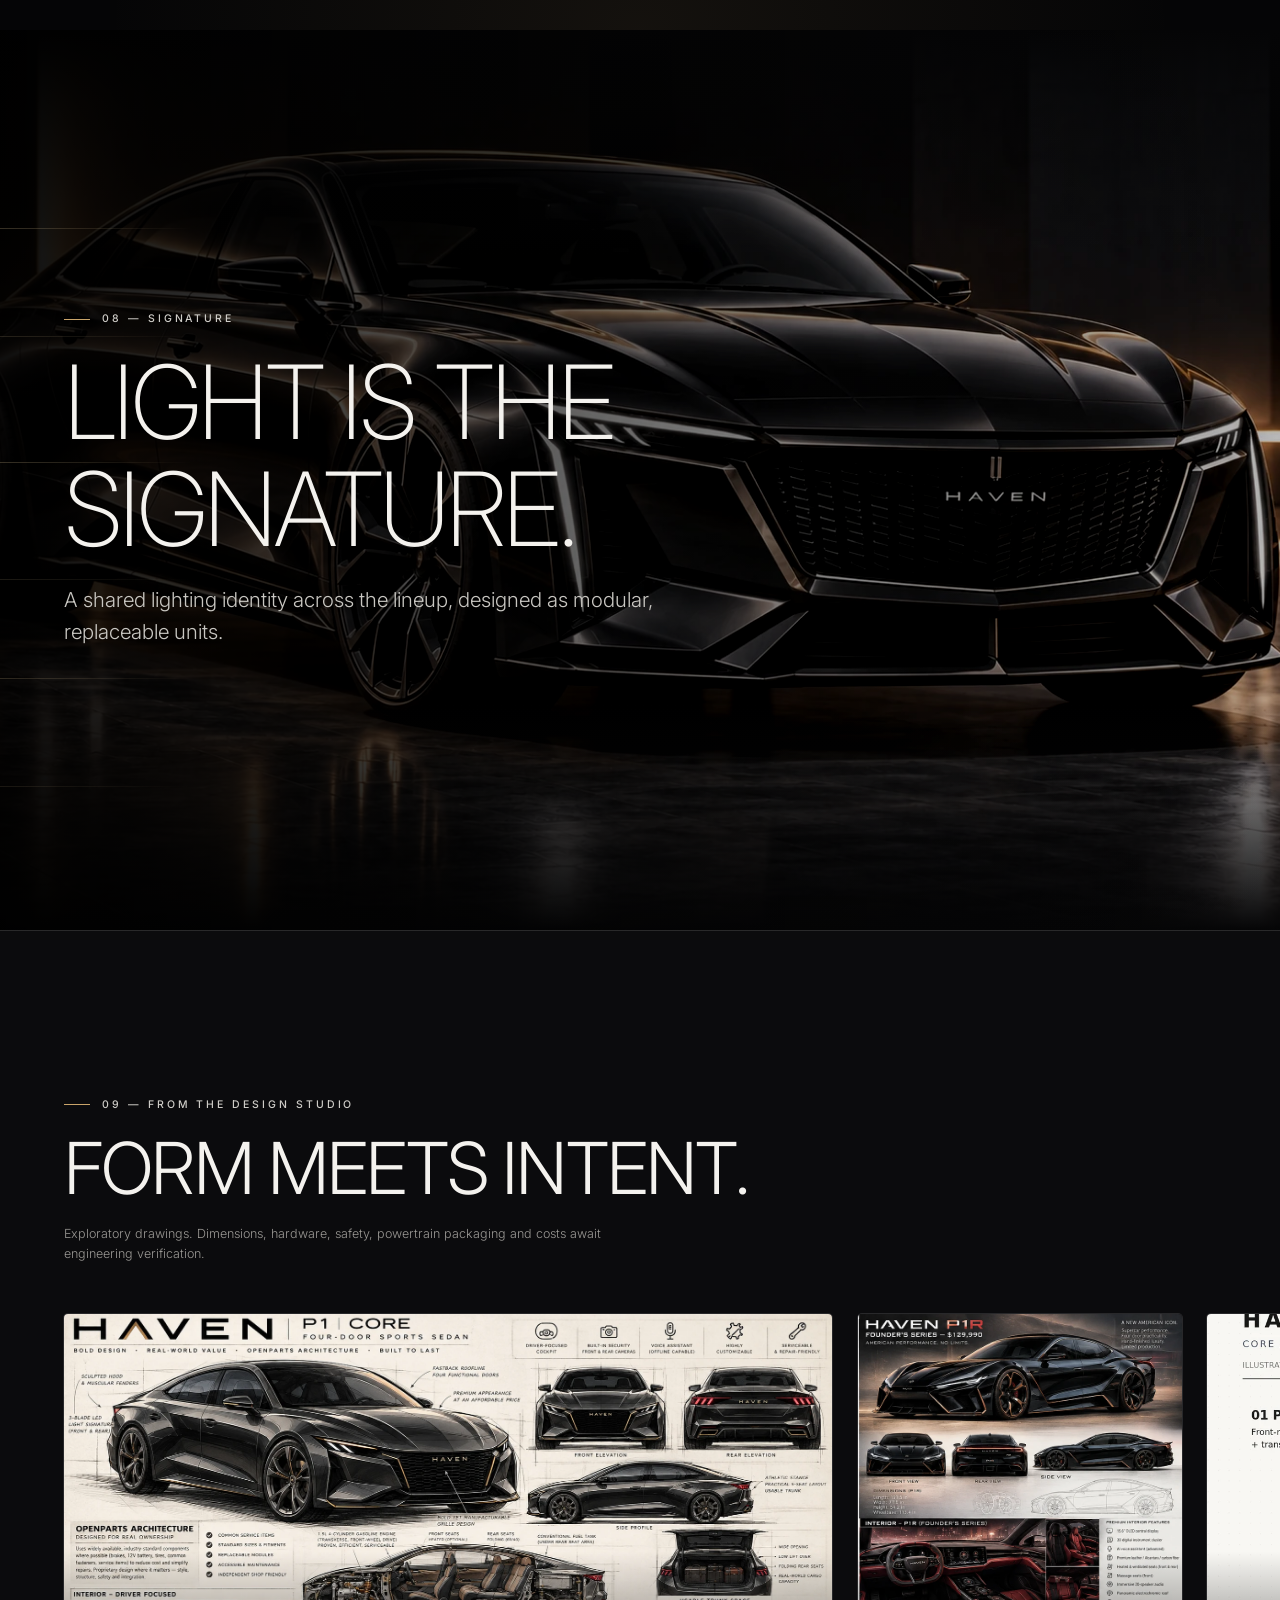
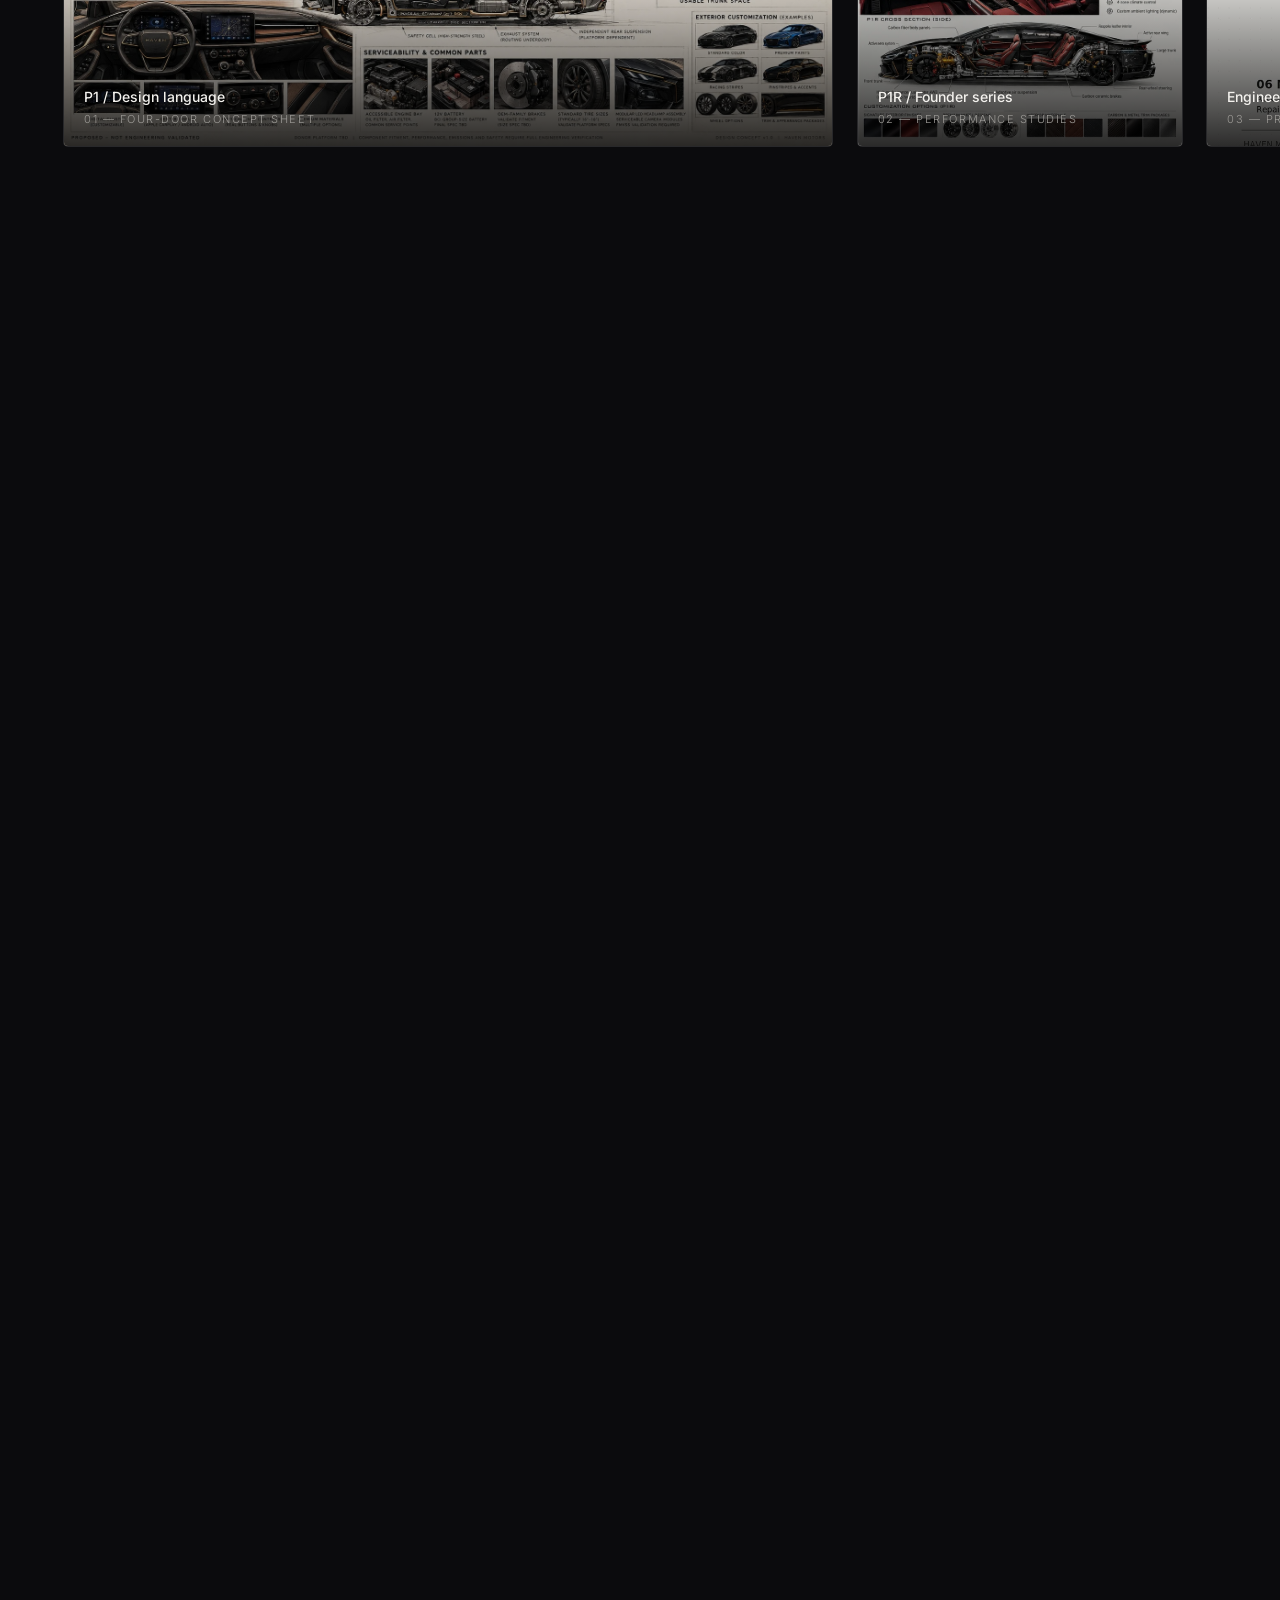
==== commit a3757971: "Link SUV capability details to readable engineering specification" ====
--- a/index.html
+++ b/index.html
@@ -262,7 +262,7 @@
         <article class="cap-card" data-reveal><span class="cap-kicker">Daily life / Both models</span><strong>Voice</strong><h4>Talk to your HAVEN</h4><p>Offline-first voice control for climate, navigation, rear-seat view and vehicle status with physical safety controls.</p></article>
         <article class="cap-card" data-reveal><span class="cap-kicker">Security / Both models</span><strong>Locate</strong><h4>Guardian tracking</h4><p>Owner-controlled GNSS location, tamper alerts and consent-based stolen-vehicle recovery features.</p></article>
       </div>
-      <p class="cap-disclaimer">Water-fording goals: Core 16–20 in; Reserve 24–30 in, only in controlled still-water testing if engineered. Never drive through flooded roads. Tire mobility options do not guarantee flat-free use. <a href="program/CAPABILITY_REQUIREMENTS.md">Review full capability requirements.</a></p>
+      <p class="cap-disclaimer">Water-fording goals: Core 16–20 in; Reserve 24–30 in, only in controlled still-water testing if engineered. Never drive through flooded roads. Tire mobility options do not guarantee flat-free use. <a href="https://github.com/Mrperkins/haven-concept/blob/main/program/CAPABILITY_REQUIREMENTS.md">Review full capability requirements.</a></p>
       <p class="fine center">SUV imagery is cropped from a concept comparison board and shown at modest size. Features are illustrative; crash protection, occupant-safety and security systems require independent engineering validation. Pricing is not shown.</p>
     </div>
   </section>
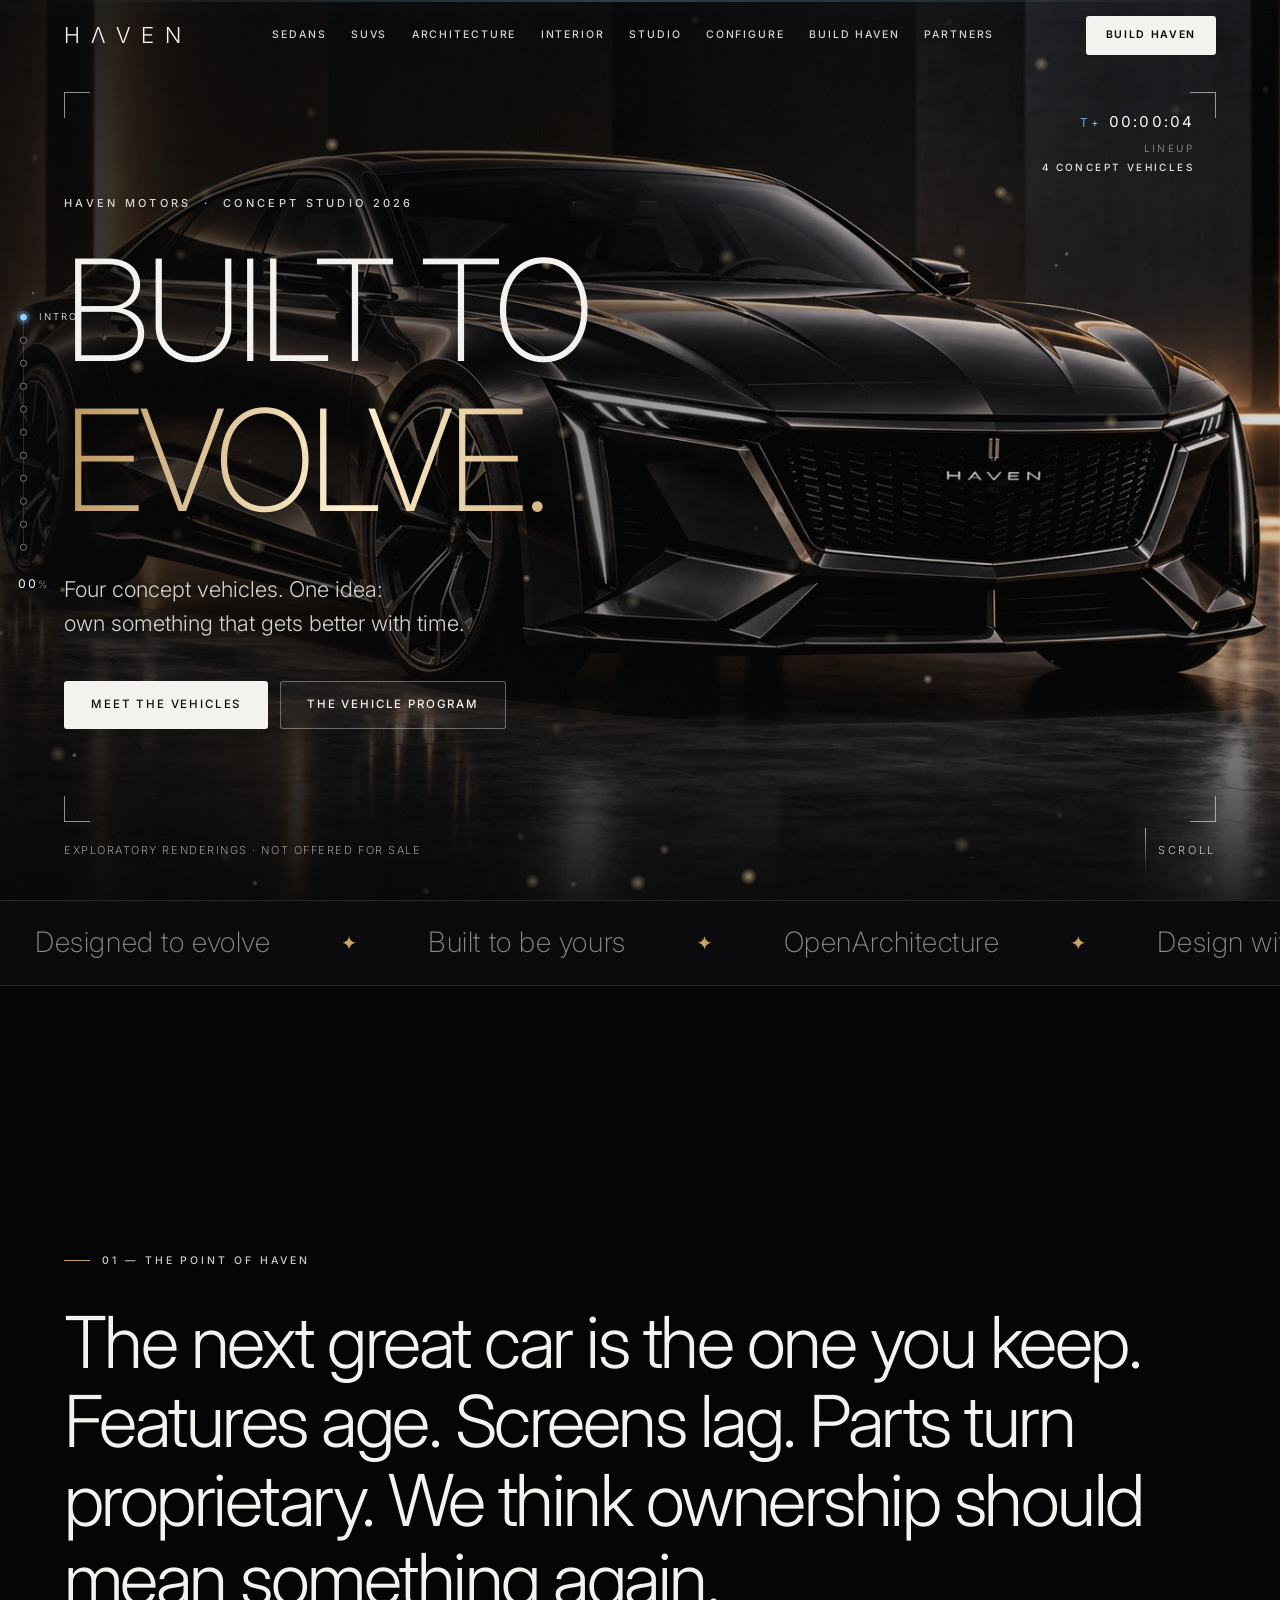
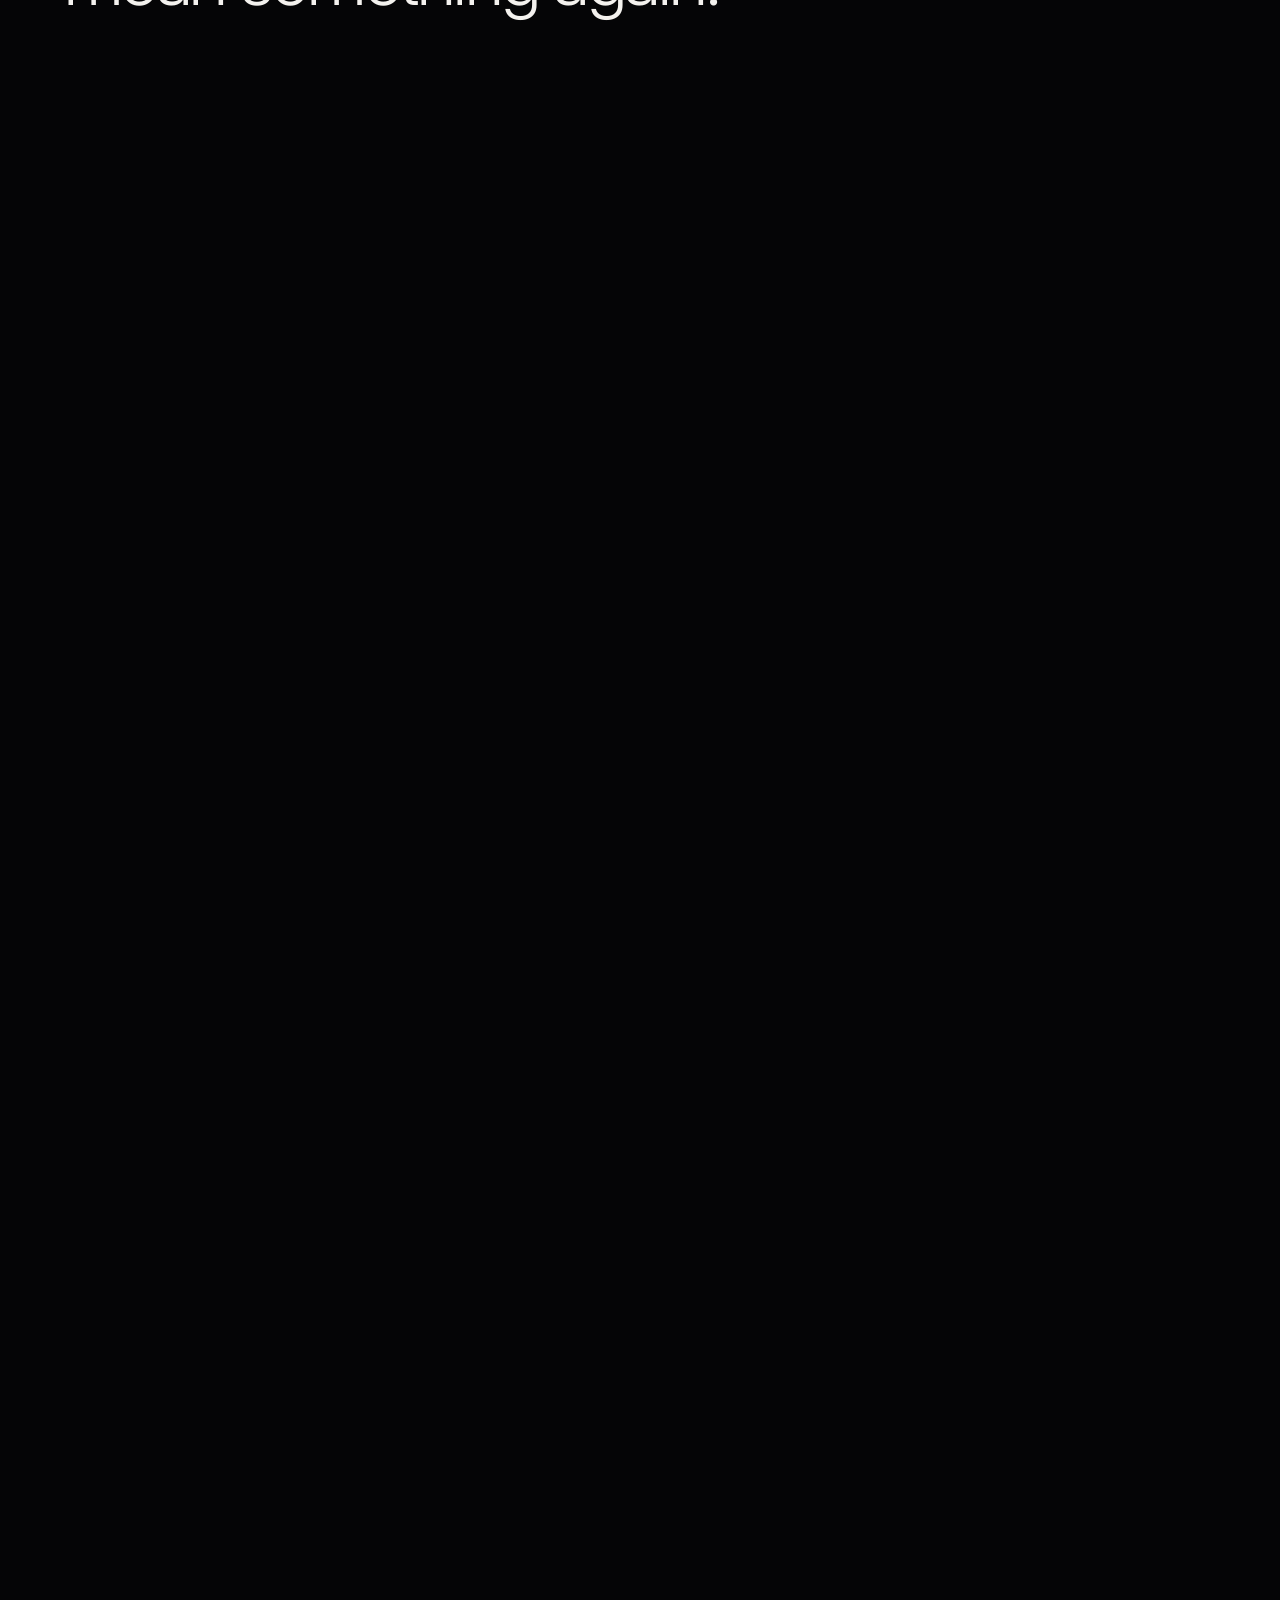
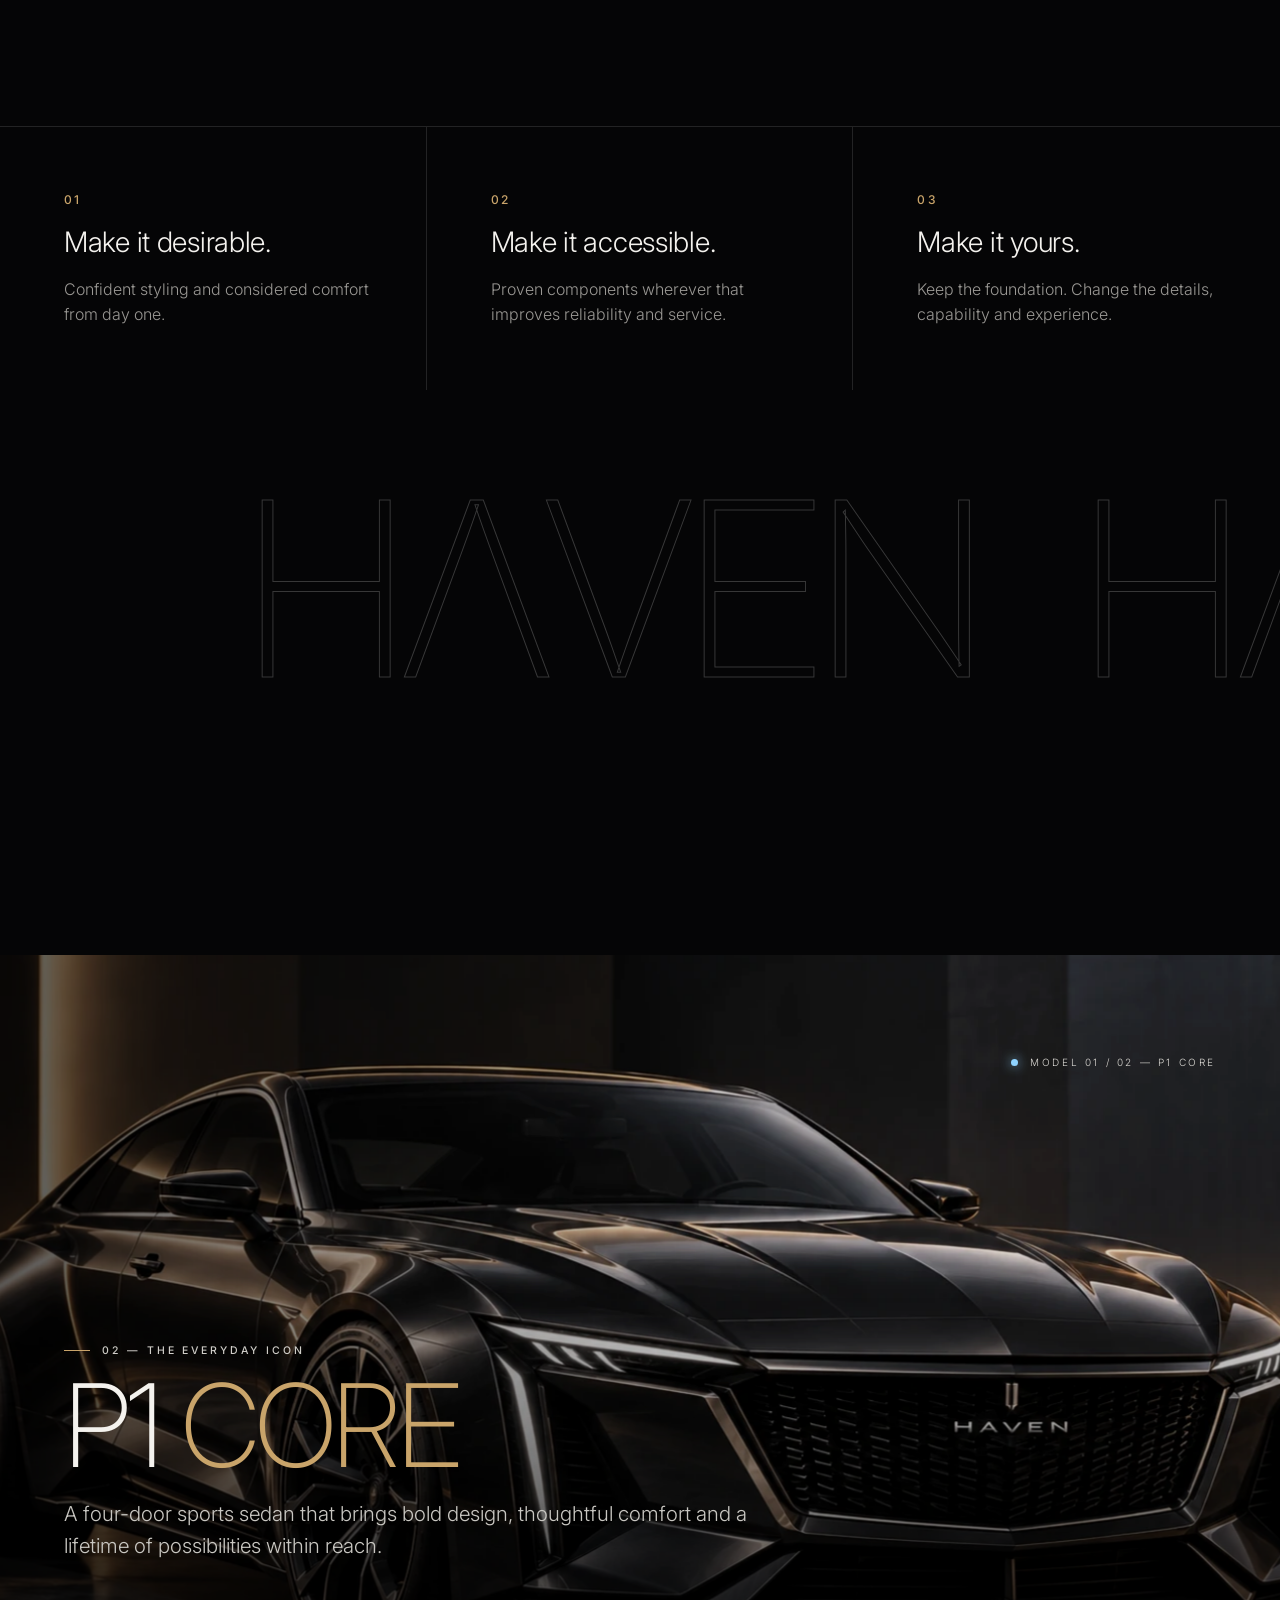
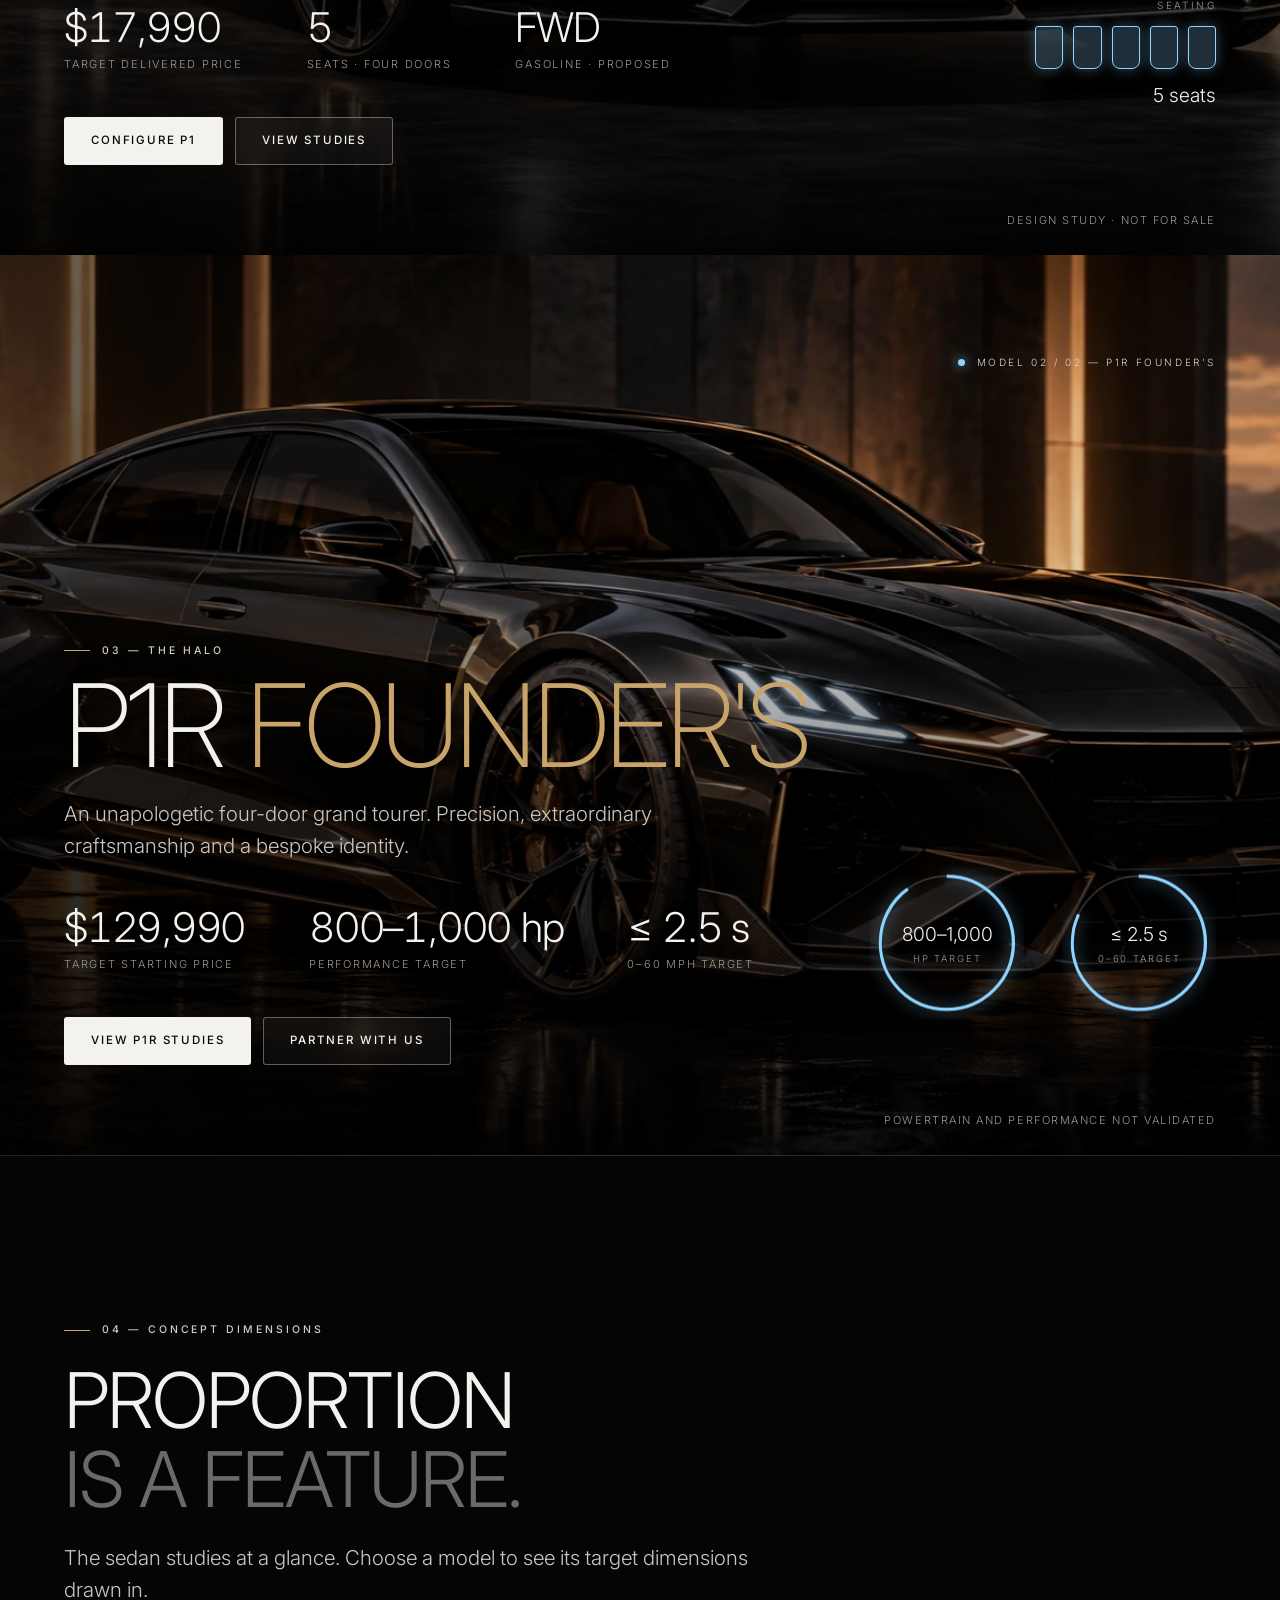
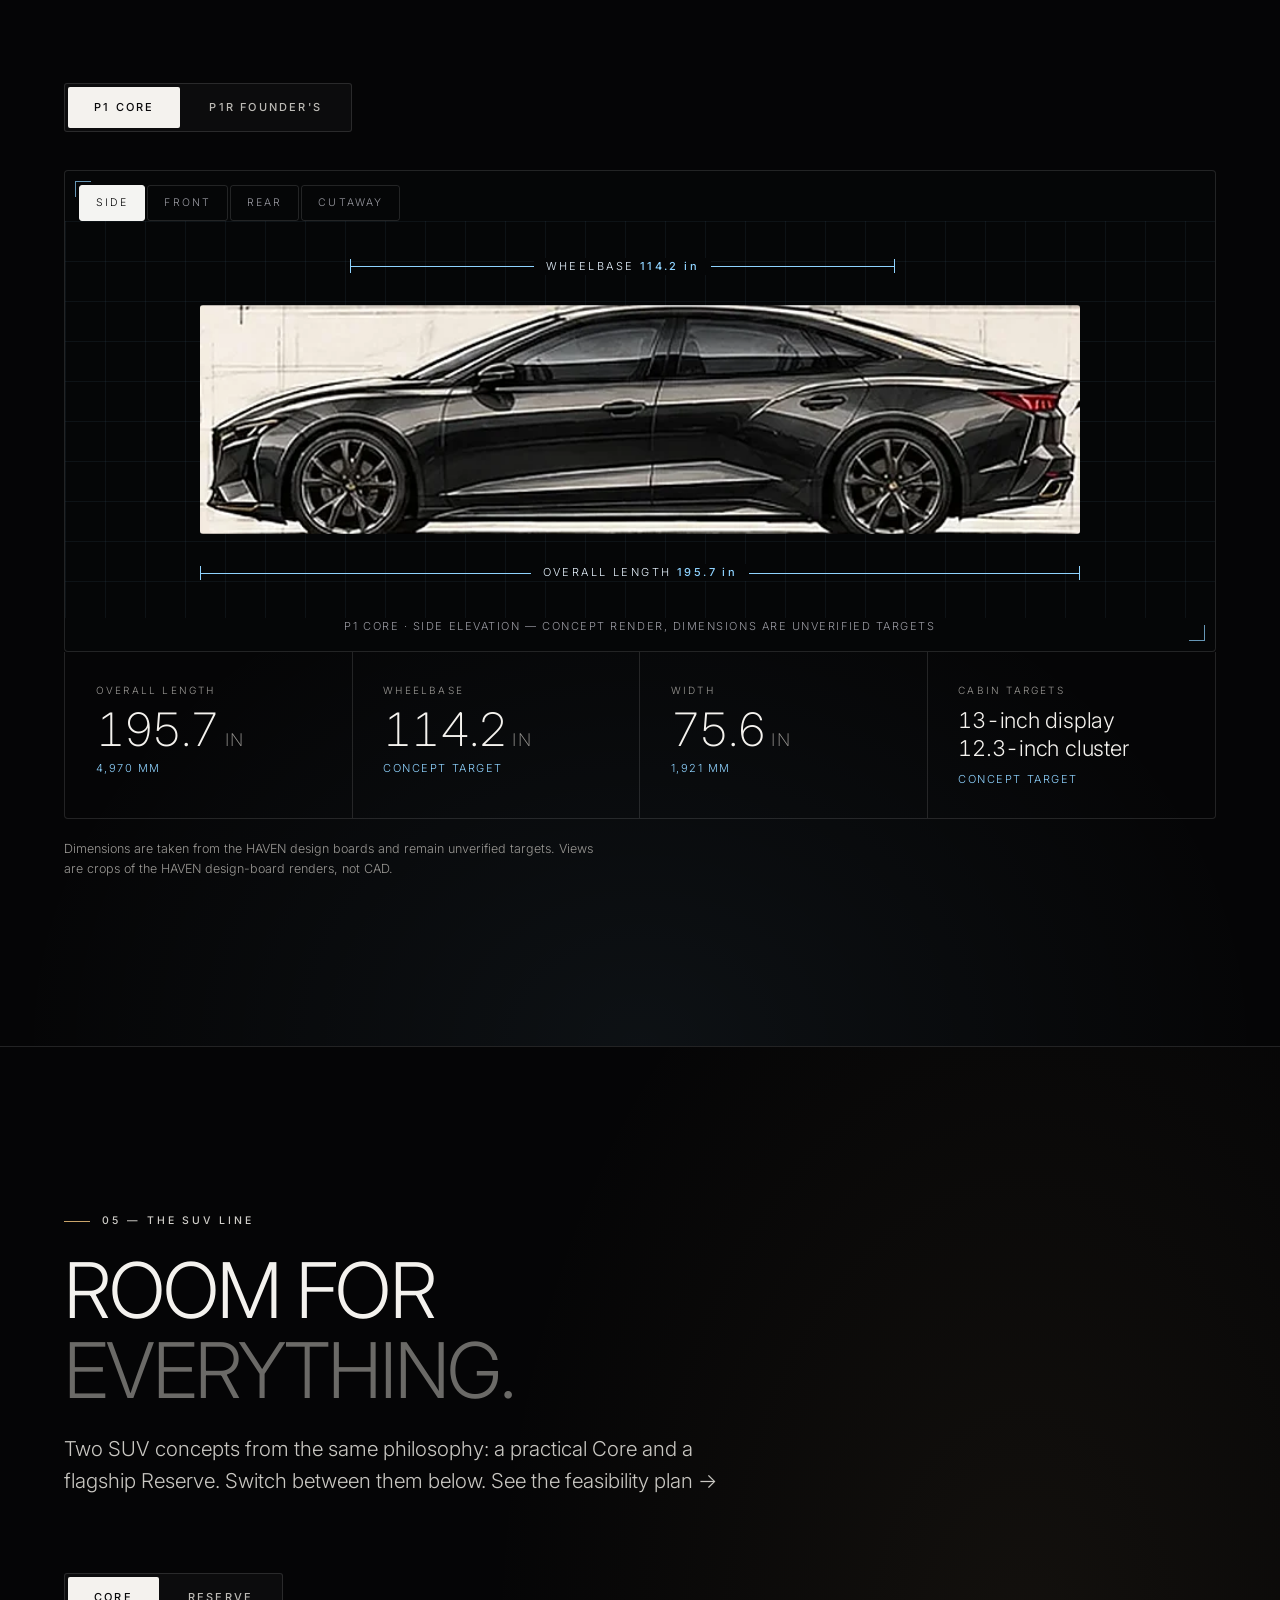
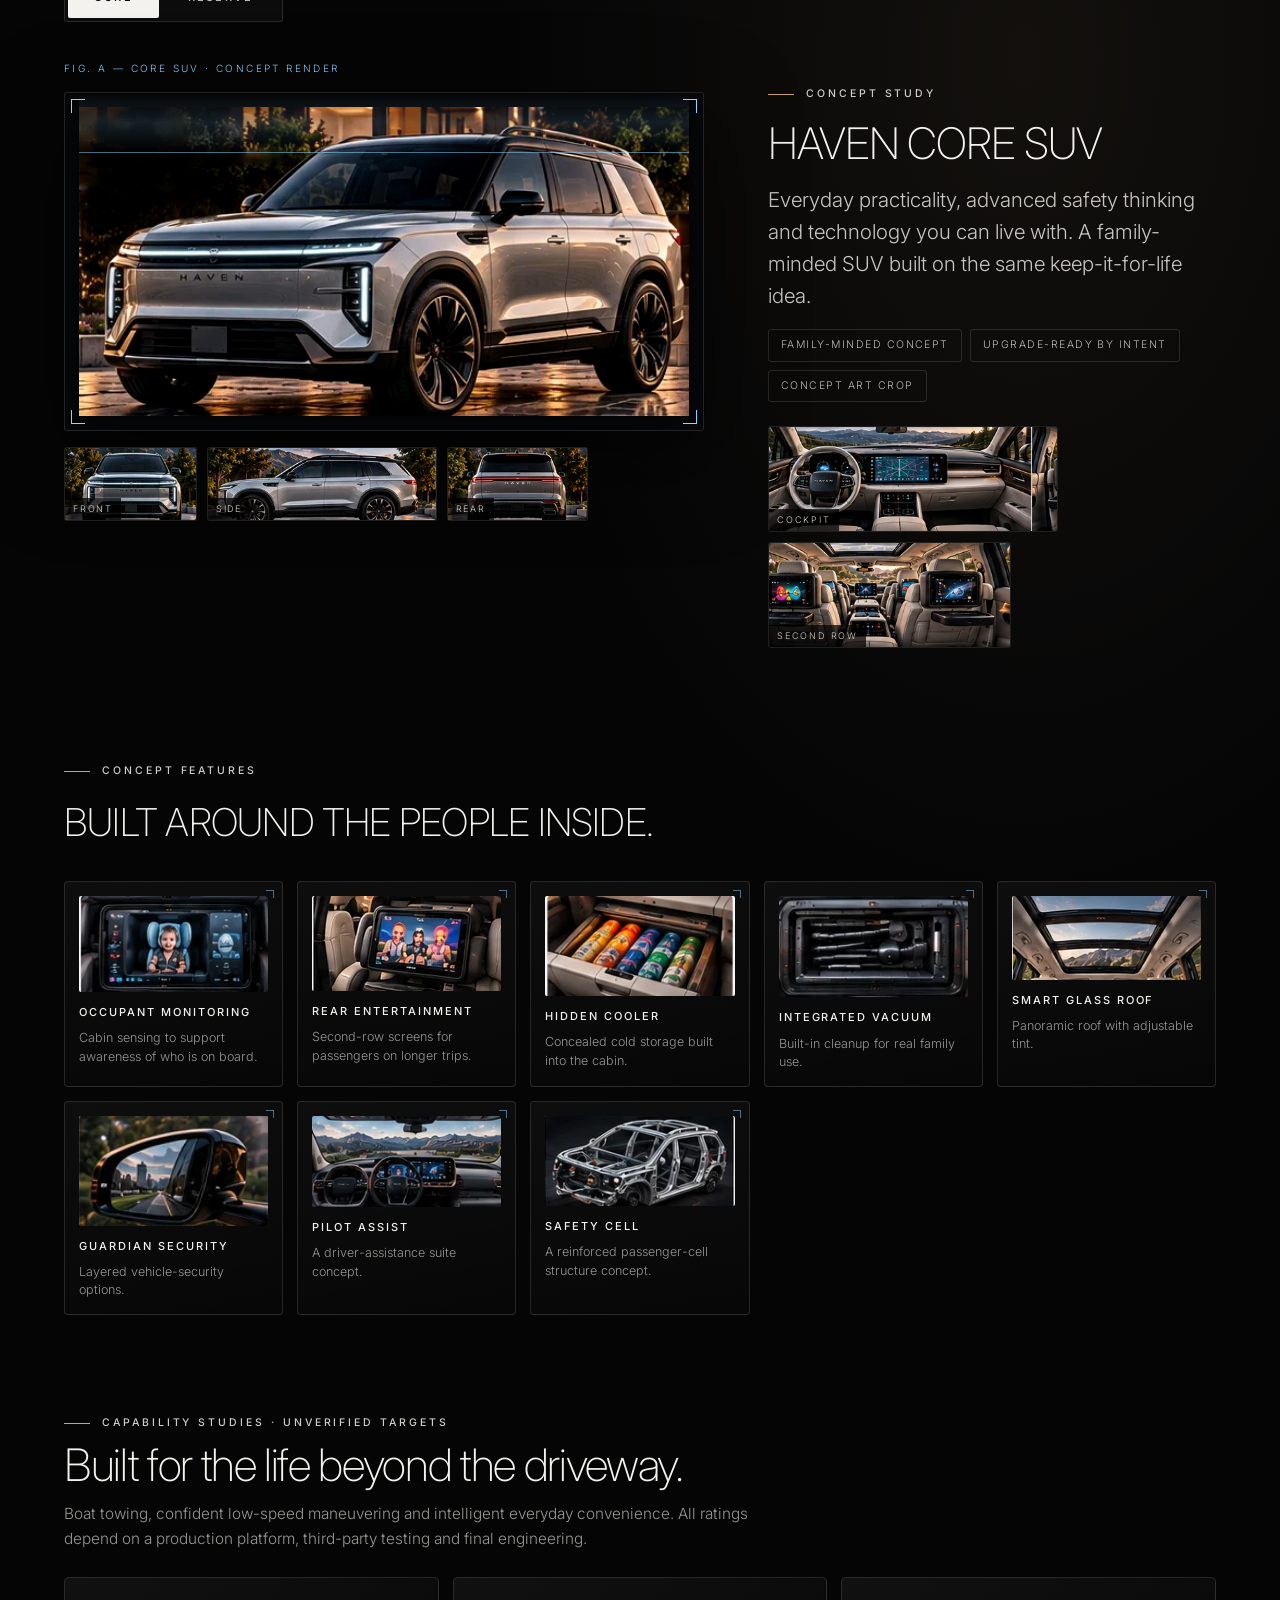
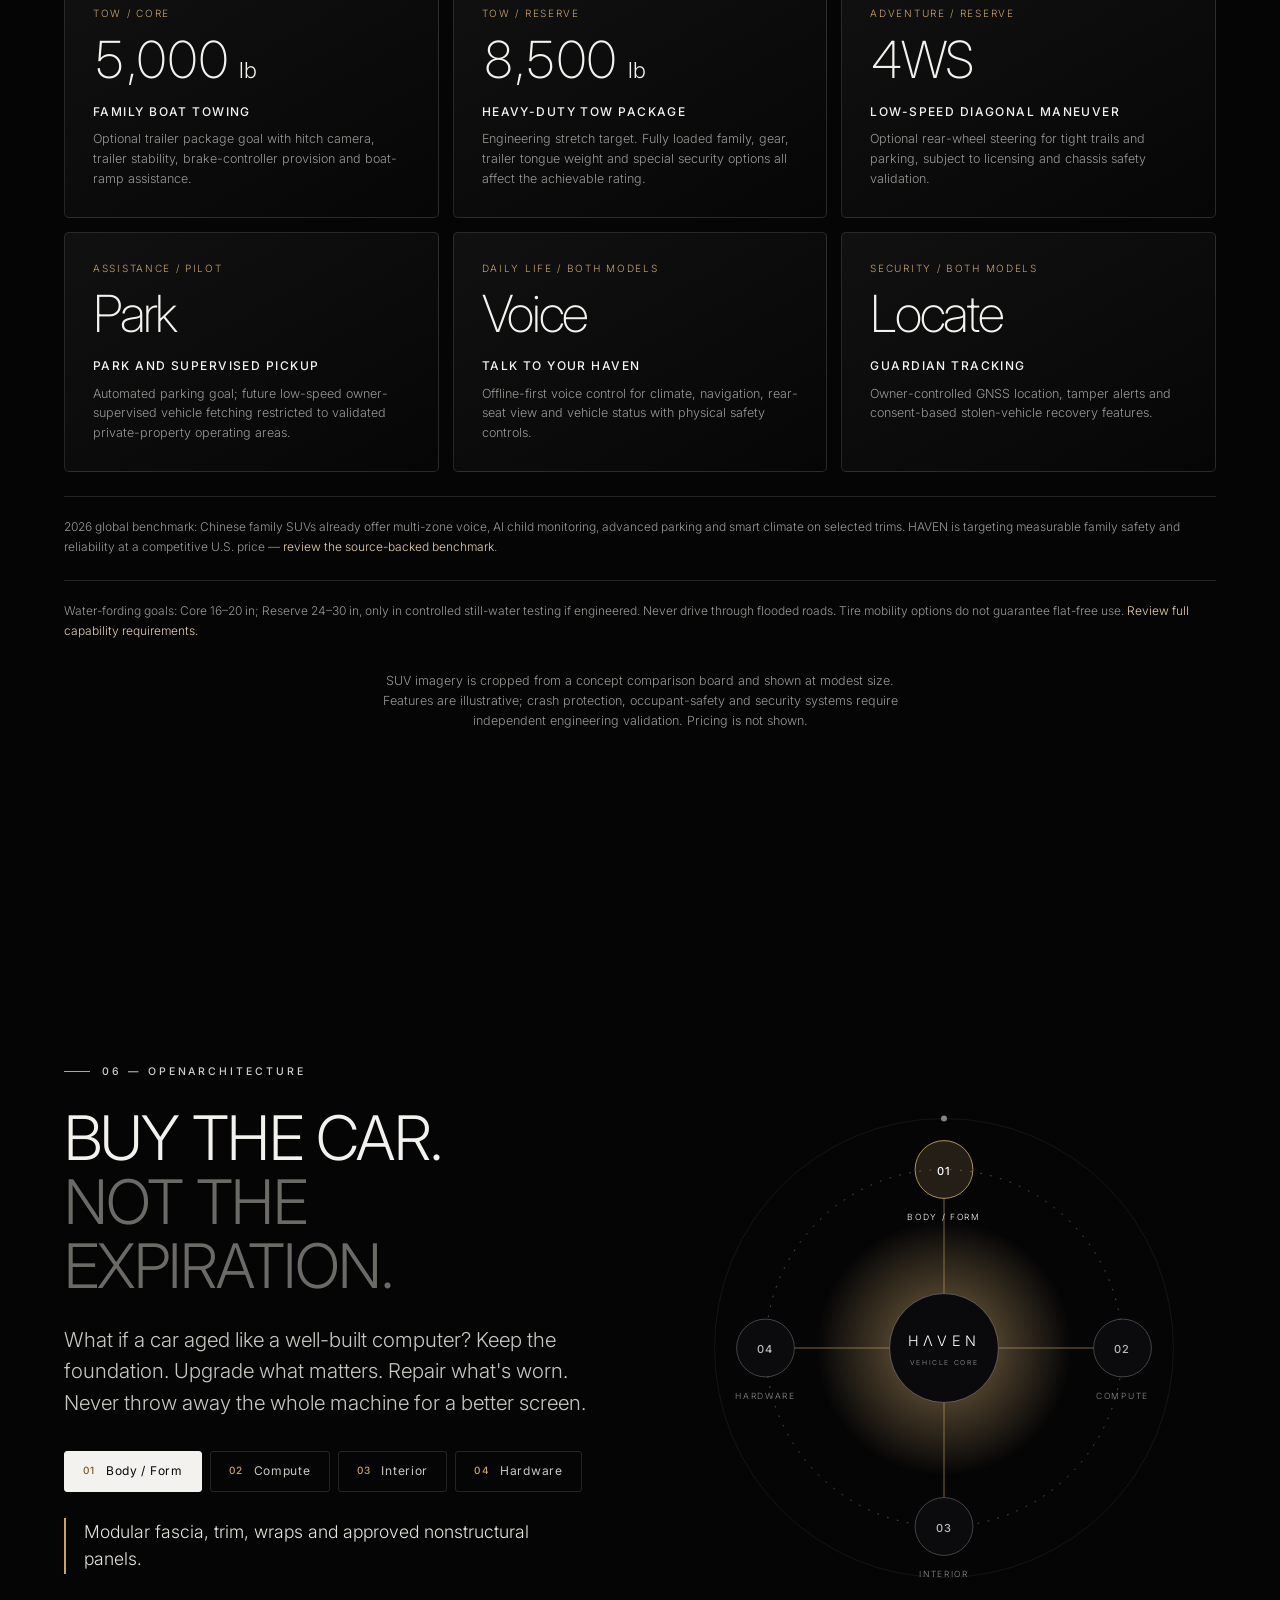
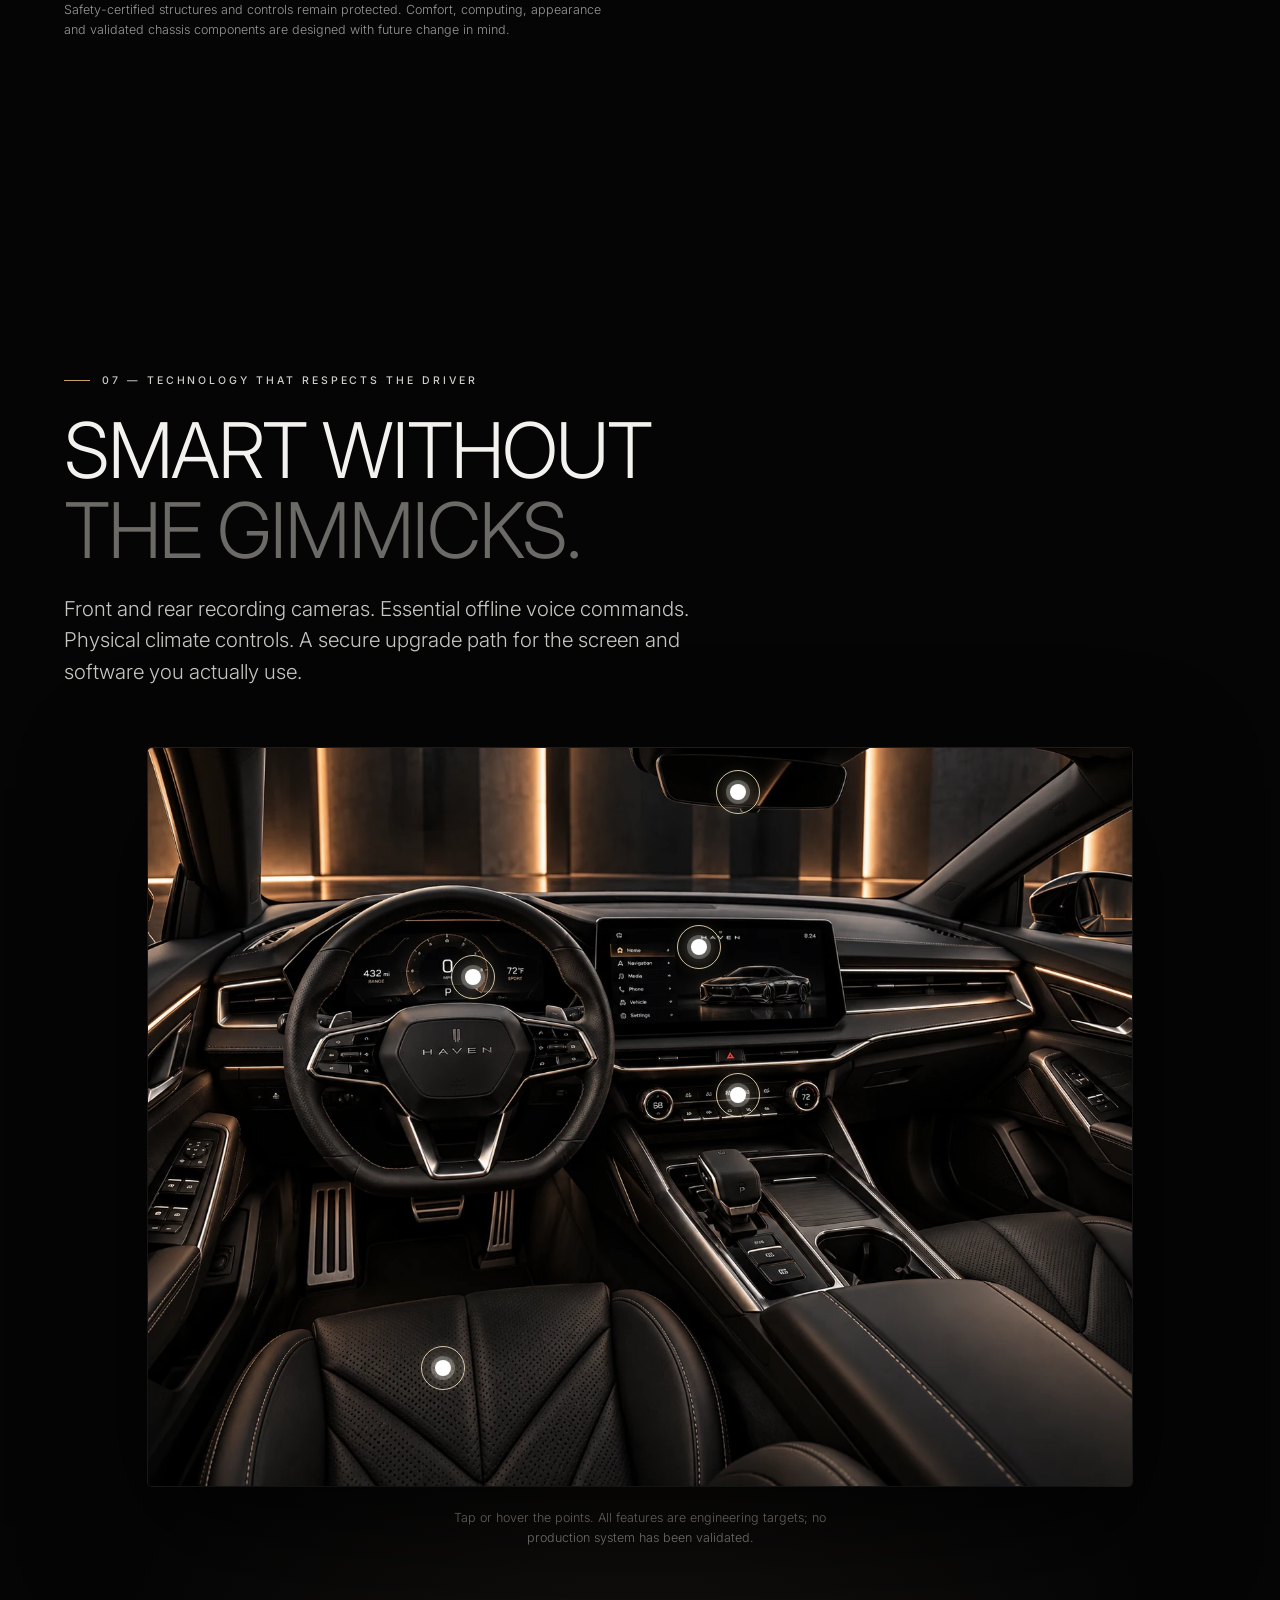
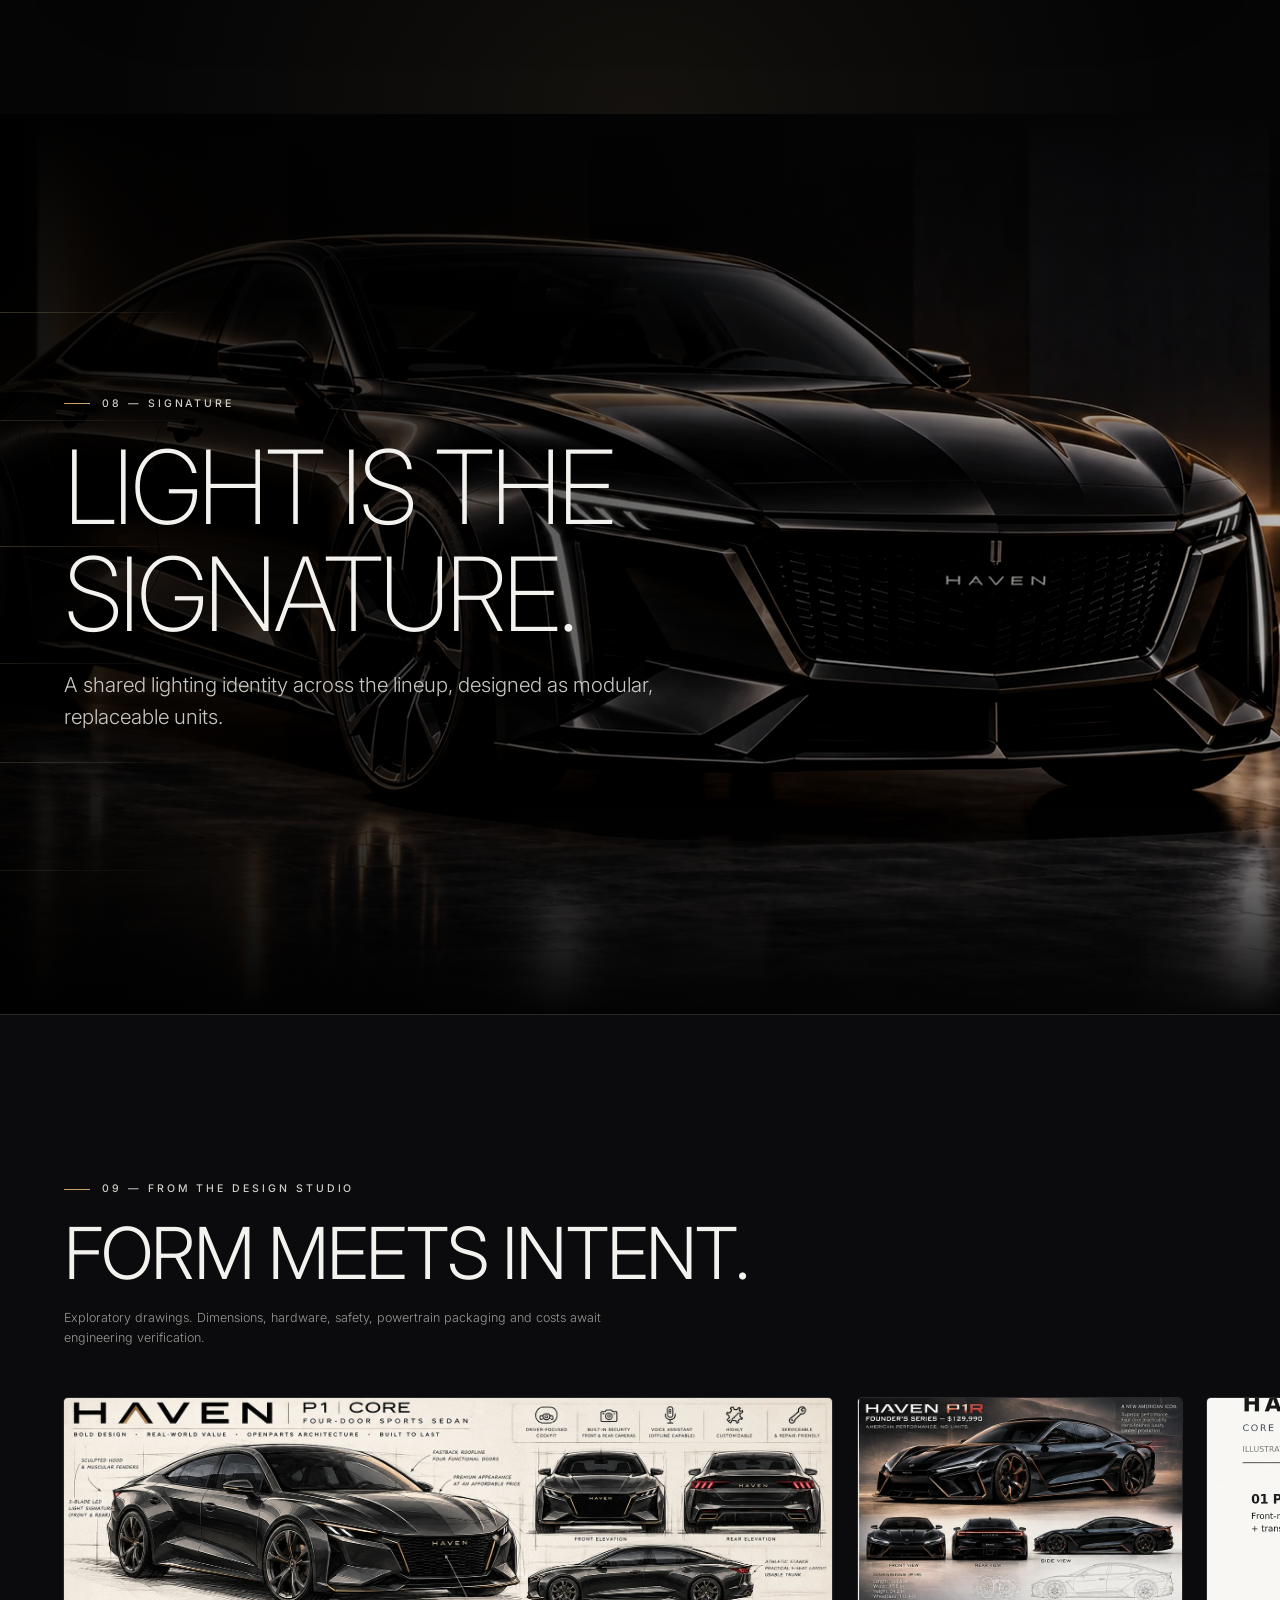
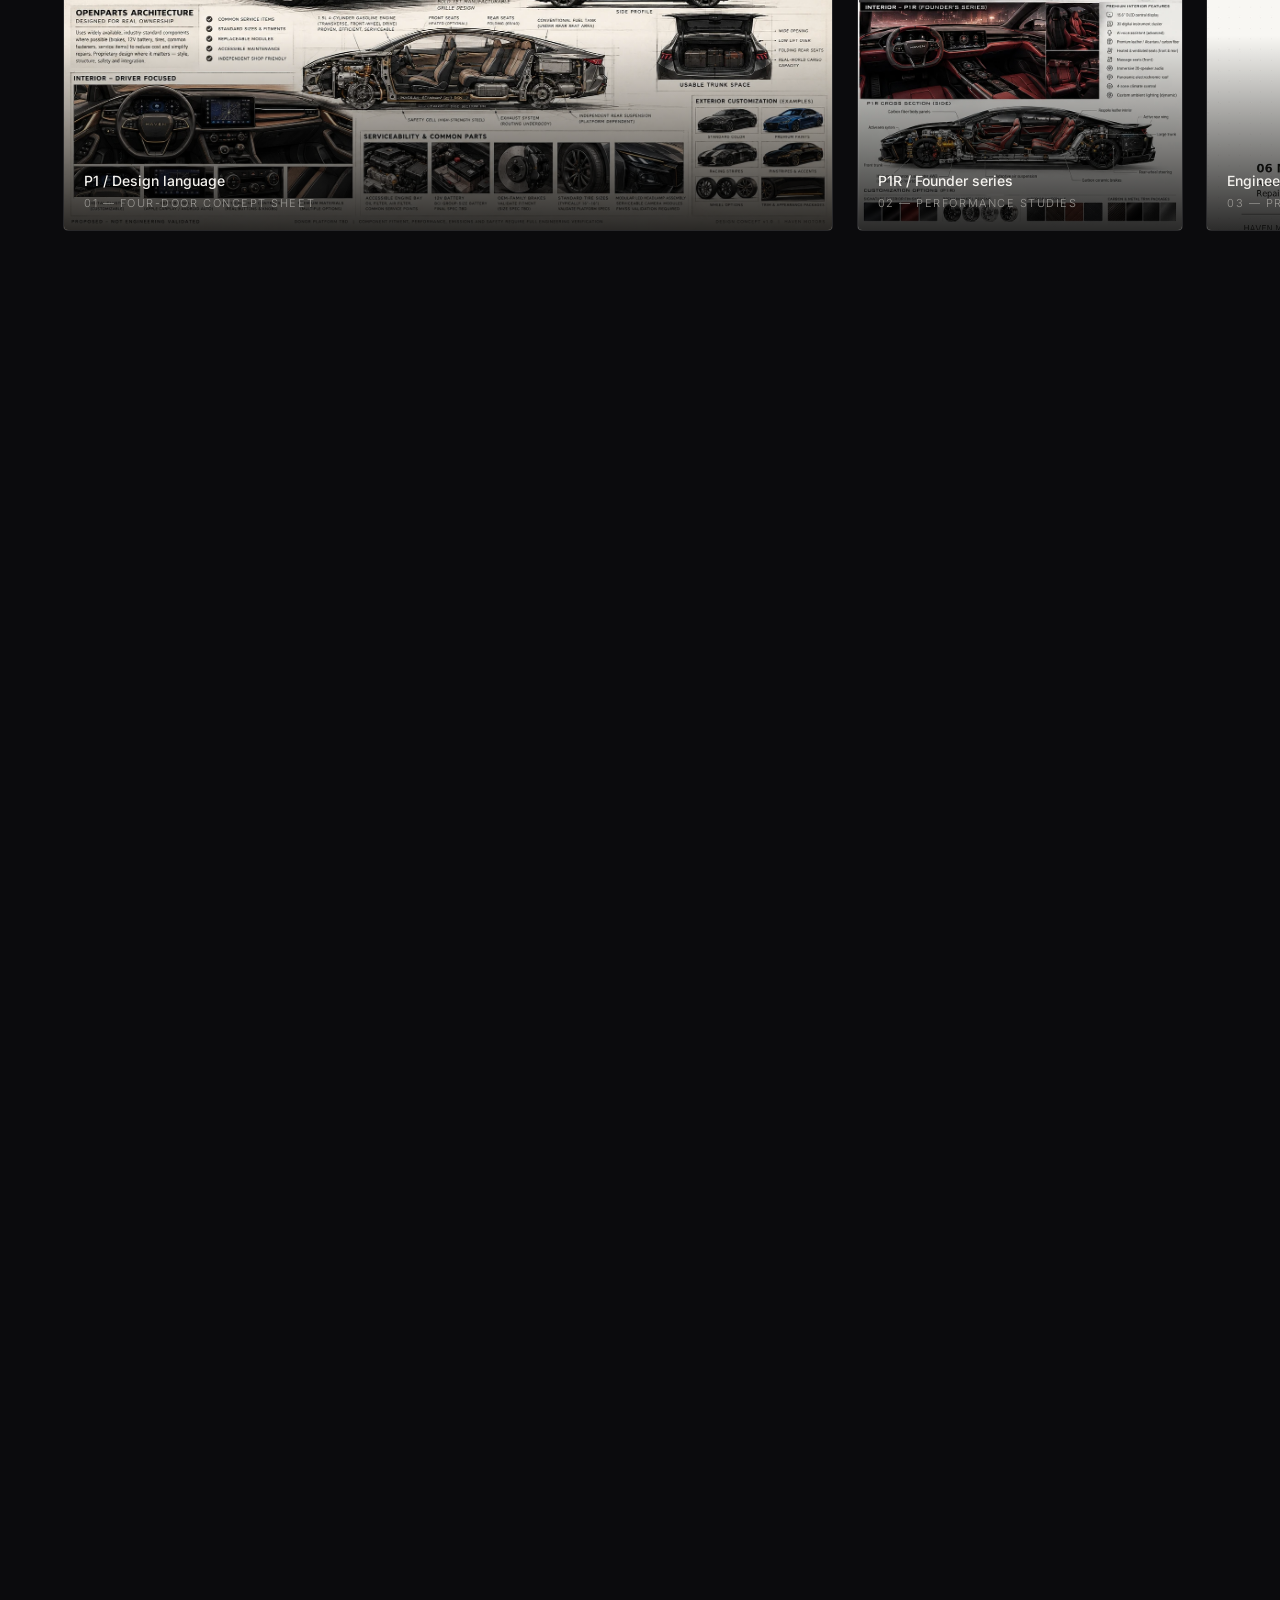
==== commit e5a76341: "Benchmark Chinese family SUVs and upgrade HAVEN tech/value requirements" ====
--- a/index.html
+++ b/index.html
@@ -262,6 +262,7 @@
         <article class="cap-card" data-reveal><span class="cap-kicker">Daily life / Both models</span><strong>Voice</strong><h4>Talk to your HAVEN</h4><p>Offline-first voice control for climate, navigation, rear-seat view and vehicle status with physical safety controls.</p></article>
         <article class="cap-card" data-reveal><span class="cap-kicker">Security / Both models</span><strong>Locate</strong><h4>Guardian tracking</h4><p>Owner-controlled GNSS location, tamper alerts and consent-based stolen-vehicle recovery features.</p></article>
       </div>
+      <p class="cap-disclaimer">2026 global benchmark: Chinese family SUVs already offer multi-zone voice, AI child monitoring, advanced parking and smart climate on selected trims. HAVEN is targeting measurable family safety and reliability at a competitive U.S. price — <a href="https://github.com/Mrperkins/haven-concept/blob/main/program/CHINA_COMPETITIVE_BENCHMARK.md">review the source-backed benchmark</a>.</p>
       <p class="cap-disclaimer">Water-fording goals: Core 16–20 in; Reserve 24–30 in, only in controlled still-water testing if engineered. Never drive through flooded roads. Tire mobility options do not guarantee flat-free use. <a href="https://github.com/Mrperkins/haven-concept/blob/main/program/CAPABILITY_REQUIREMENTS.md">Review full capability requirements.</a></p>
       <p class="fine center">SUV imagery is cropped from a concept comparison board and shown at modest size. Features are illustrative; crash protection, occupant-safety and security systems require independent engineering validation. Pricing is not shown.</p>
     </div>
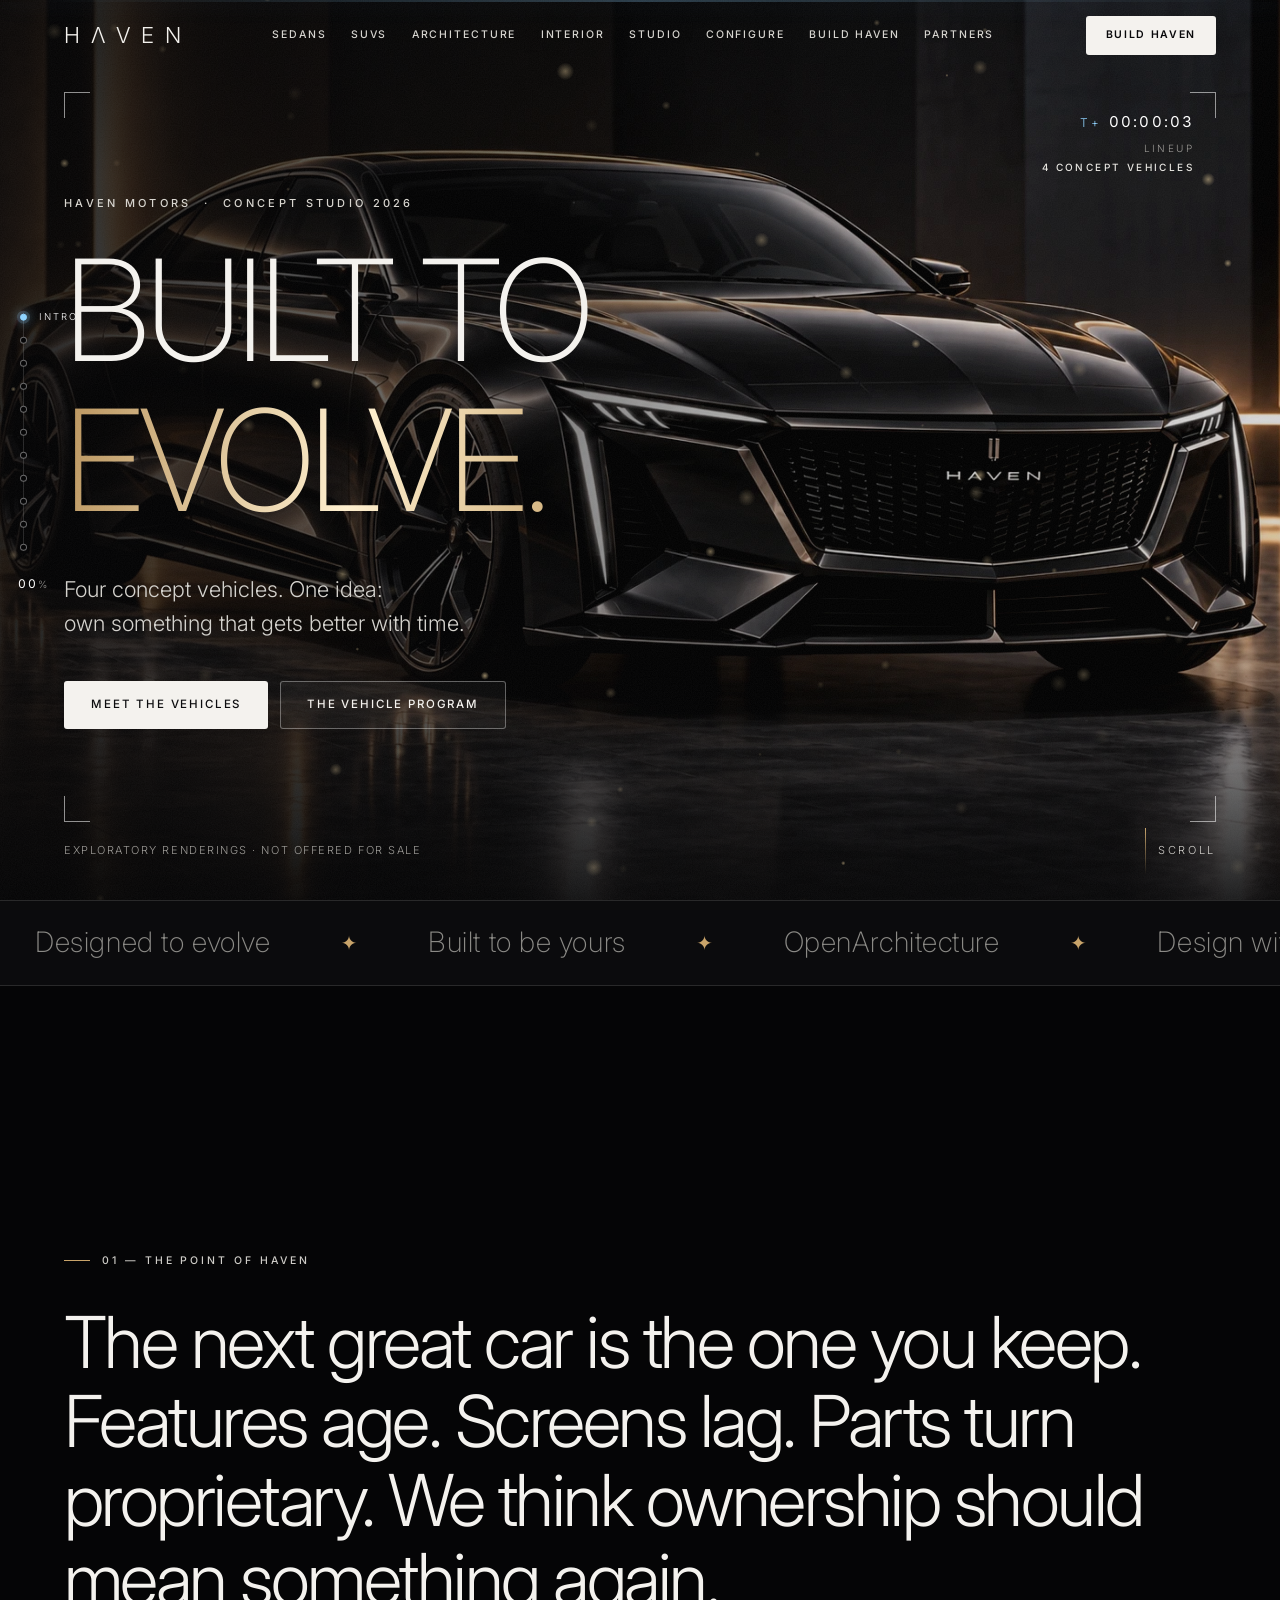
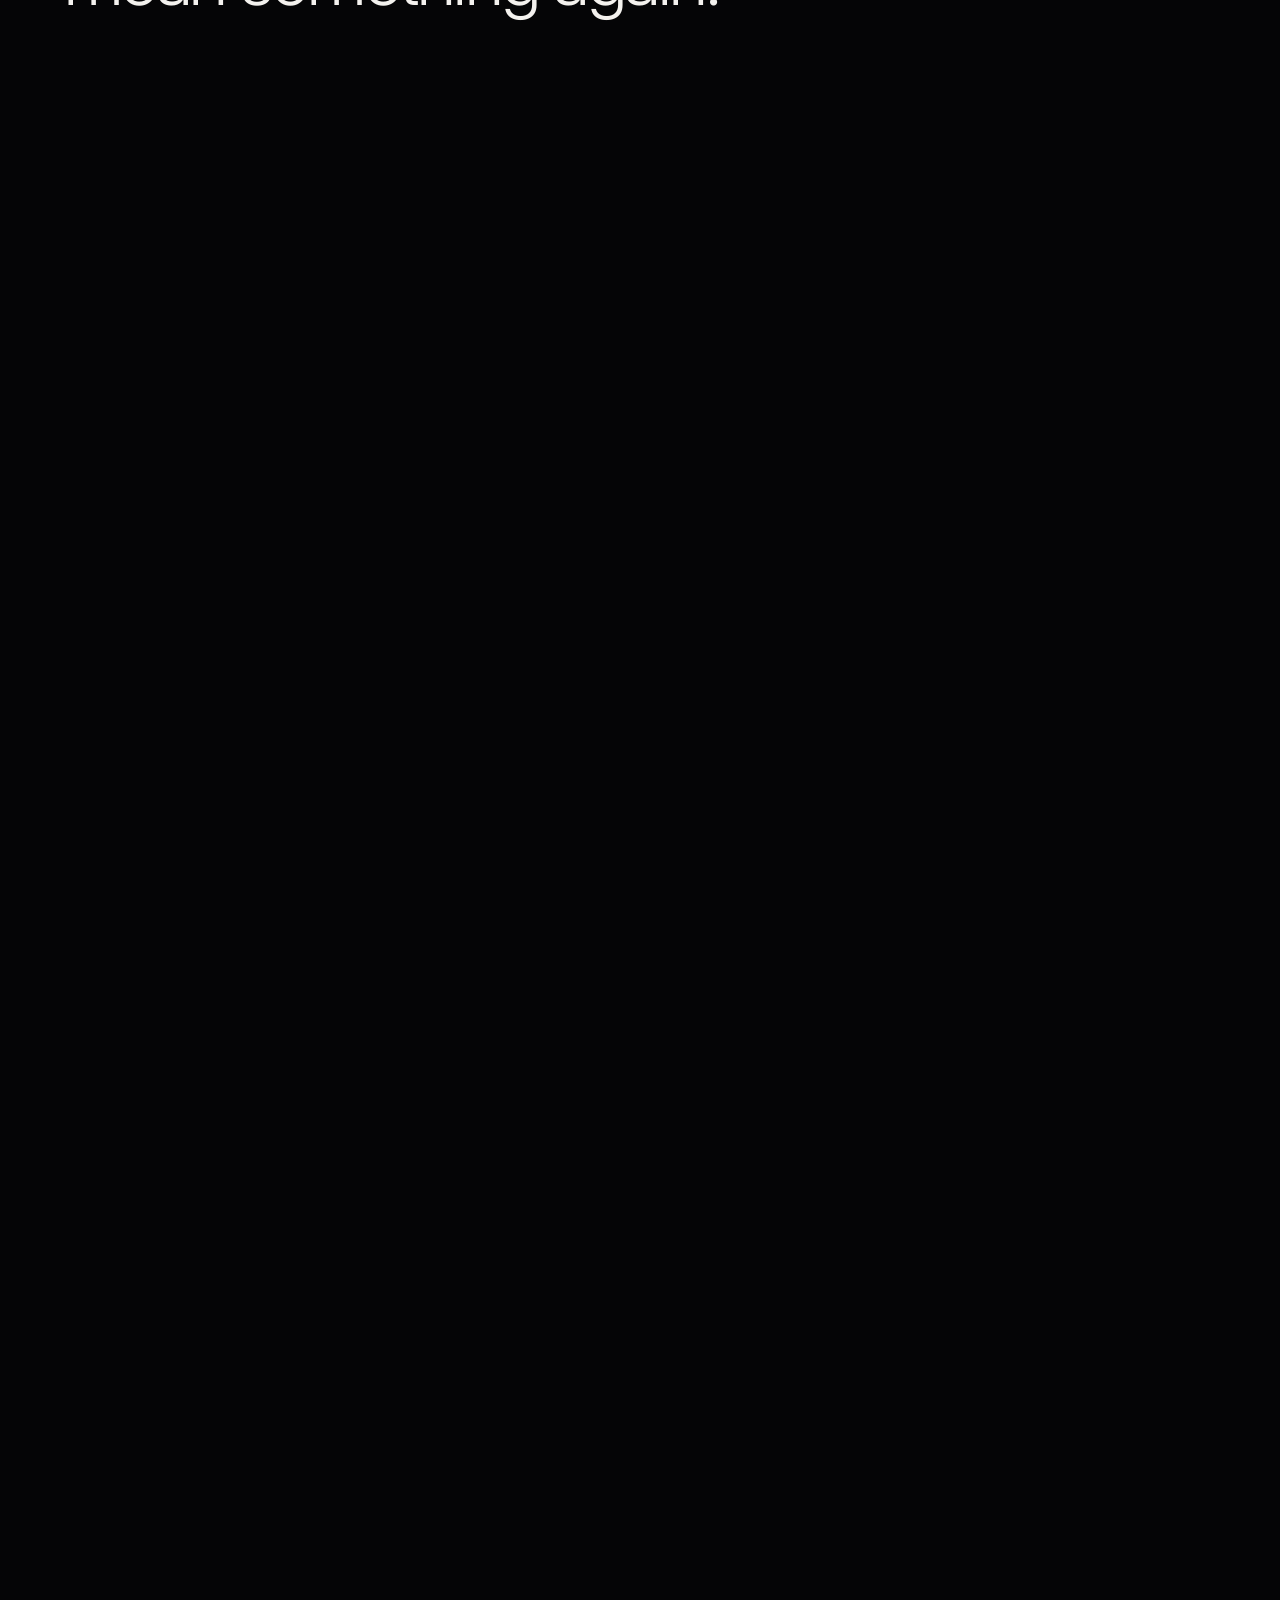
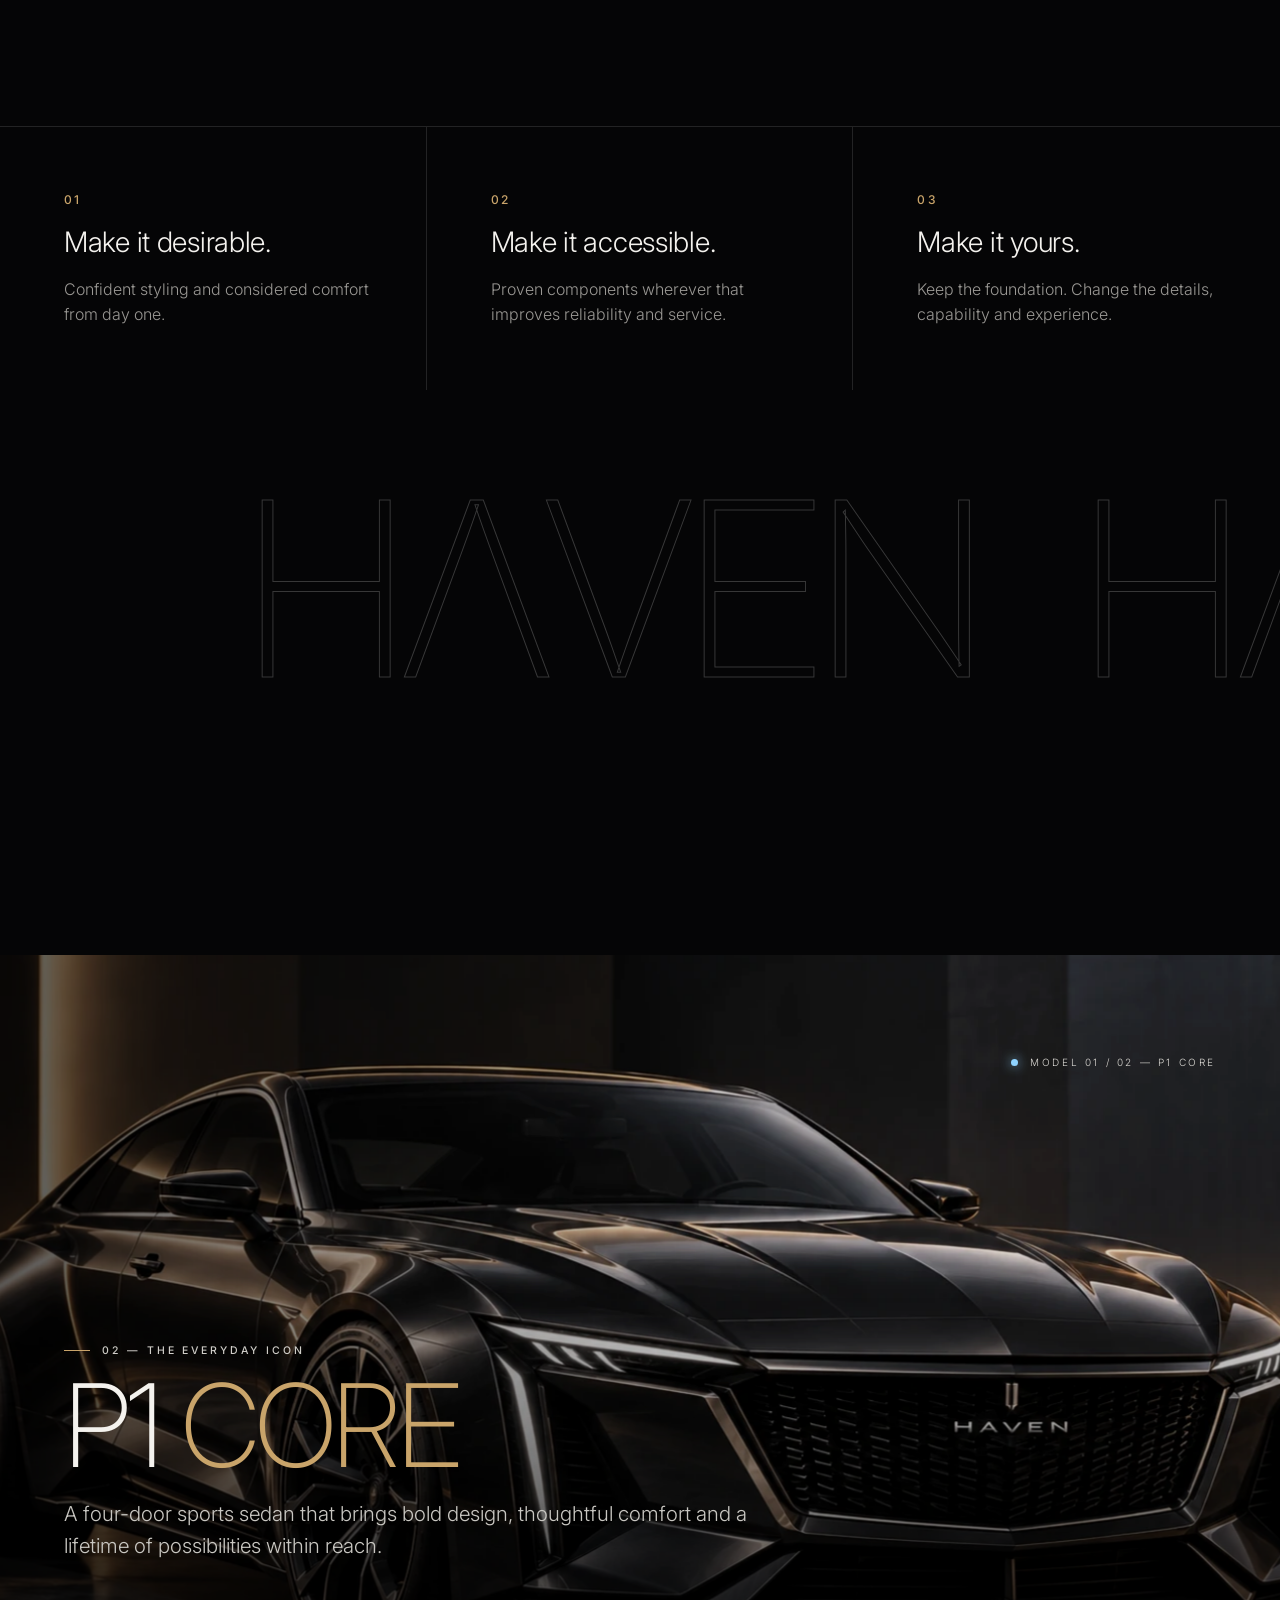
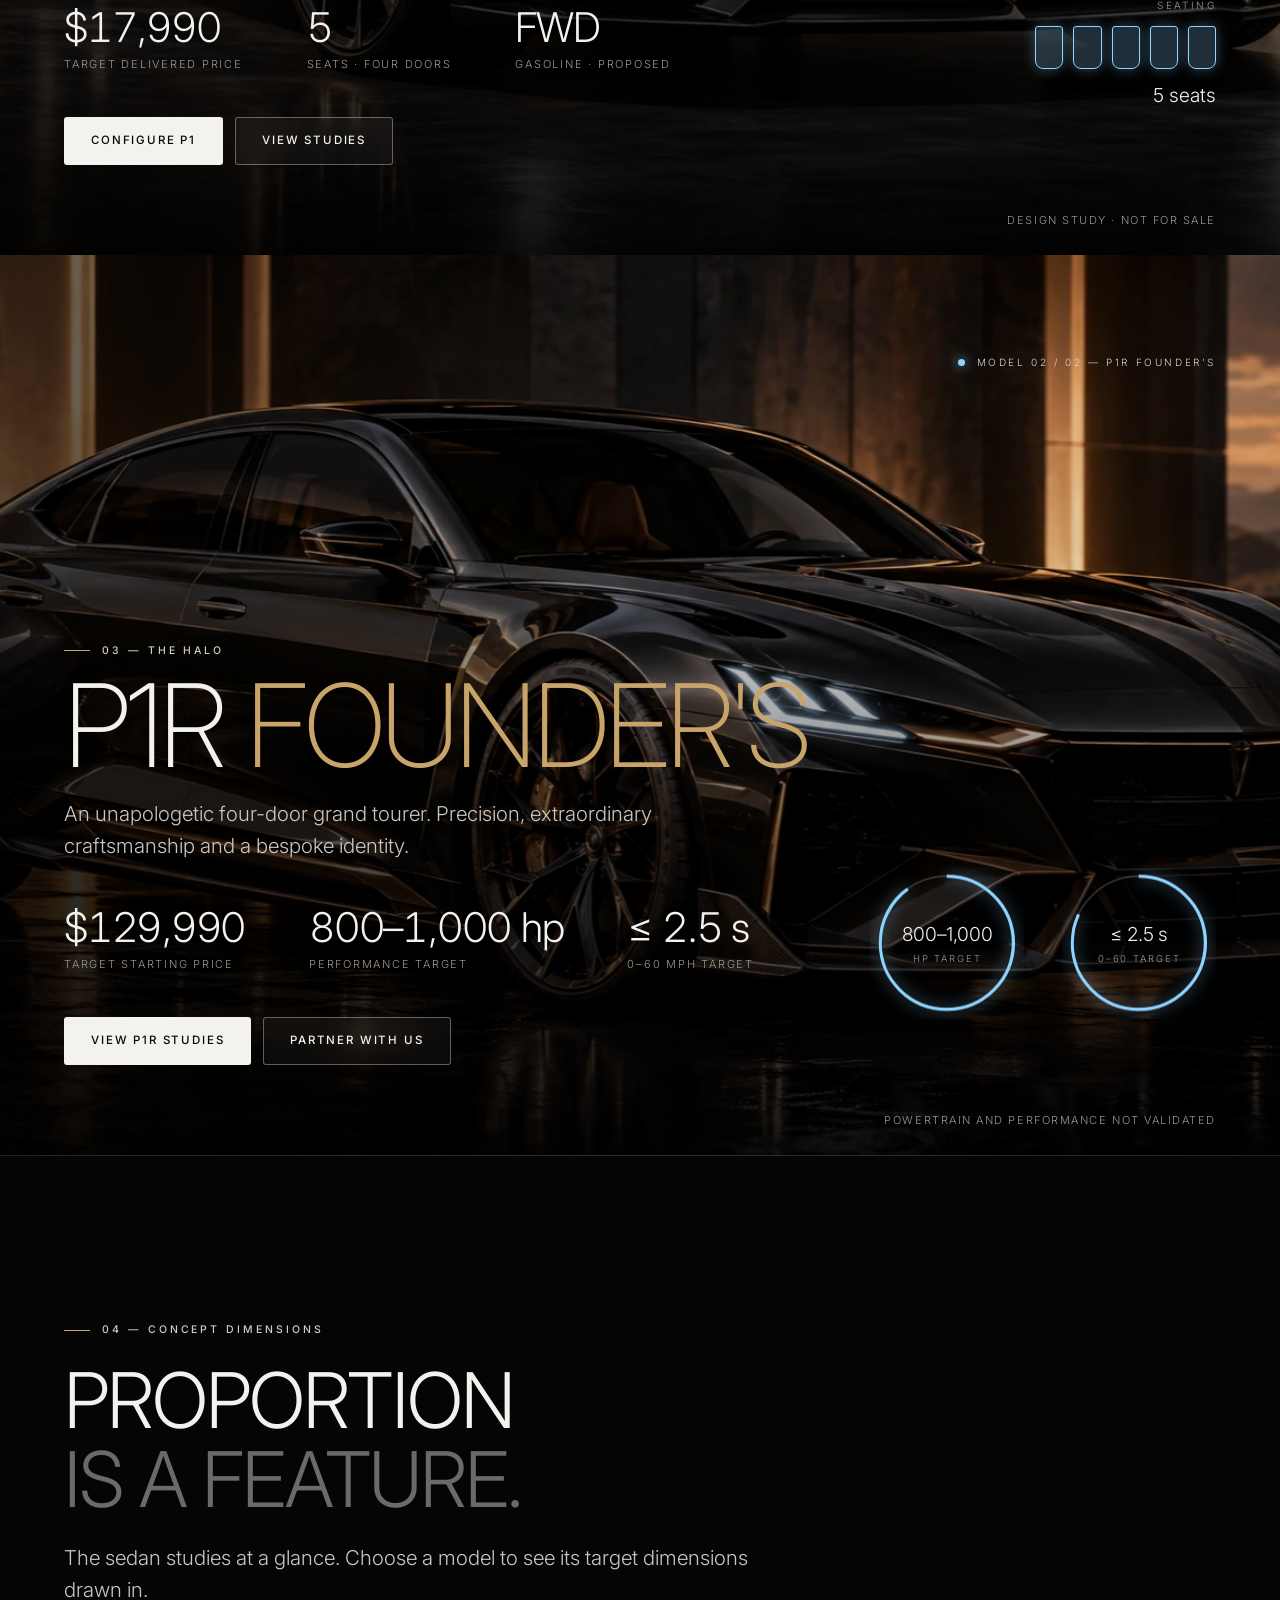
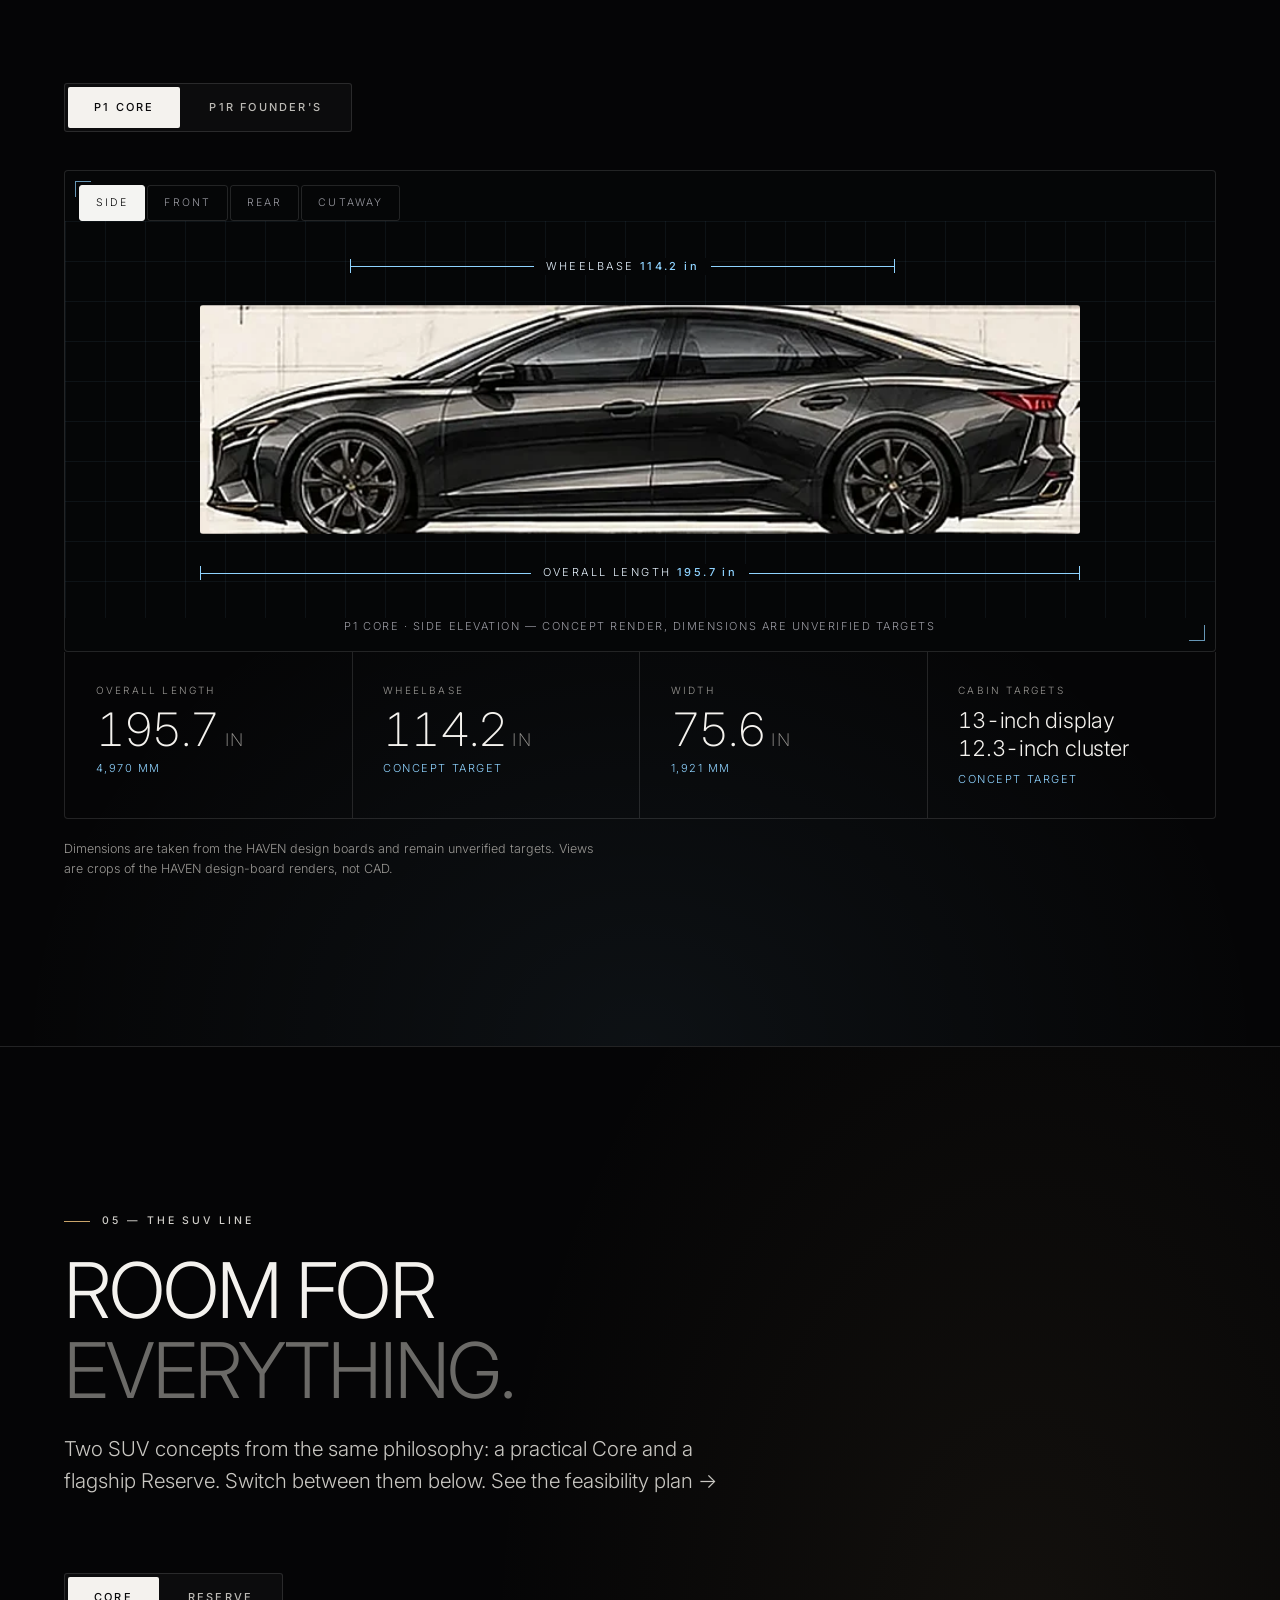
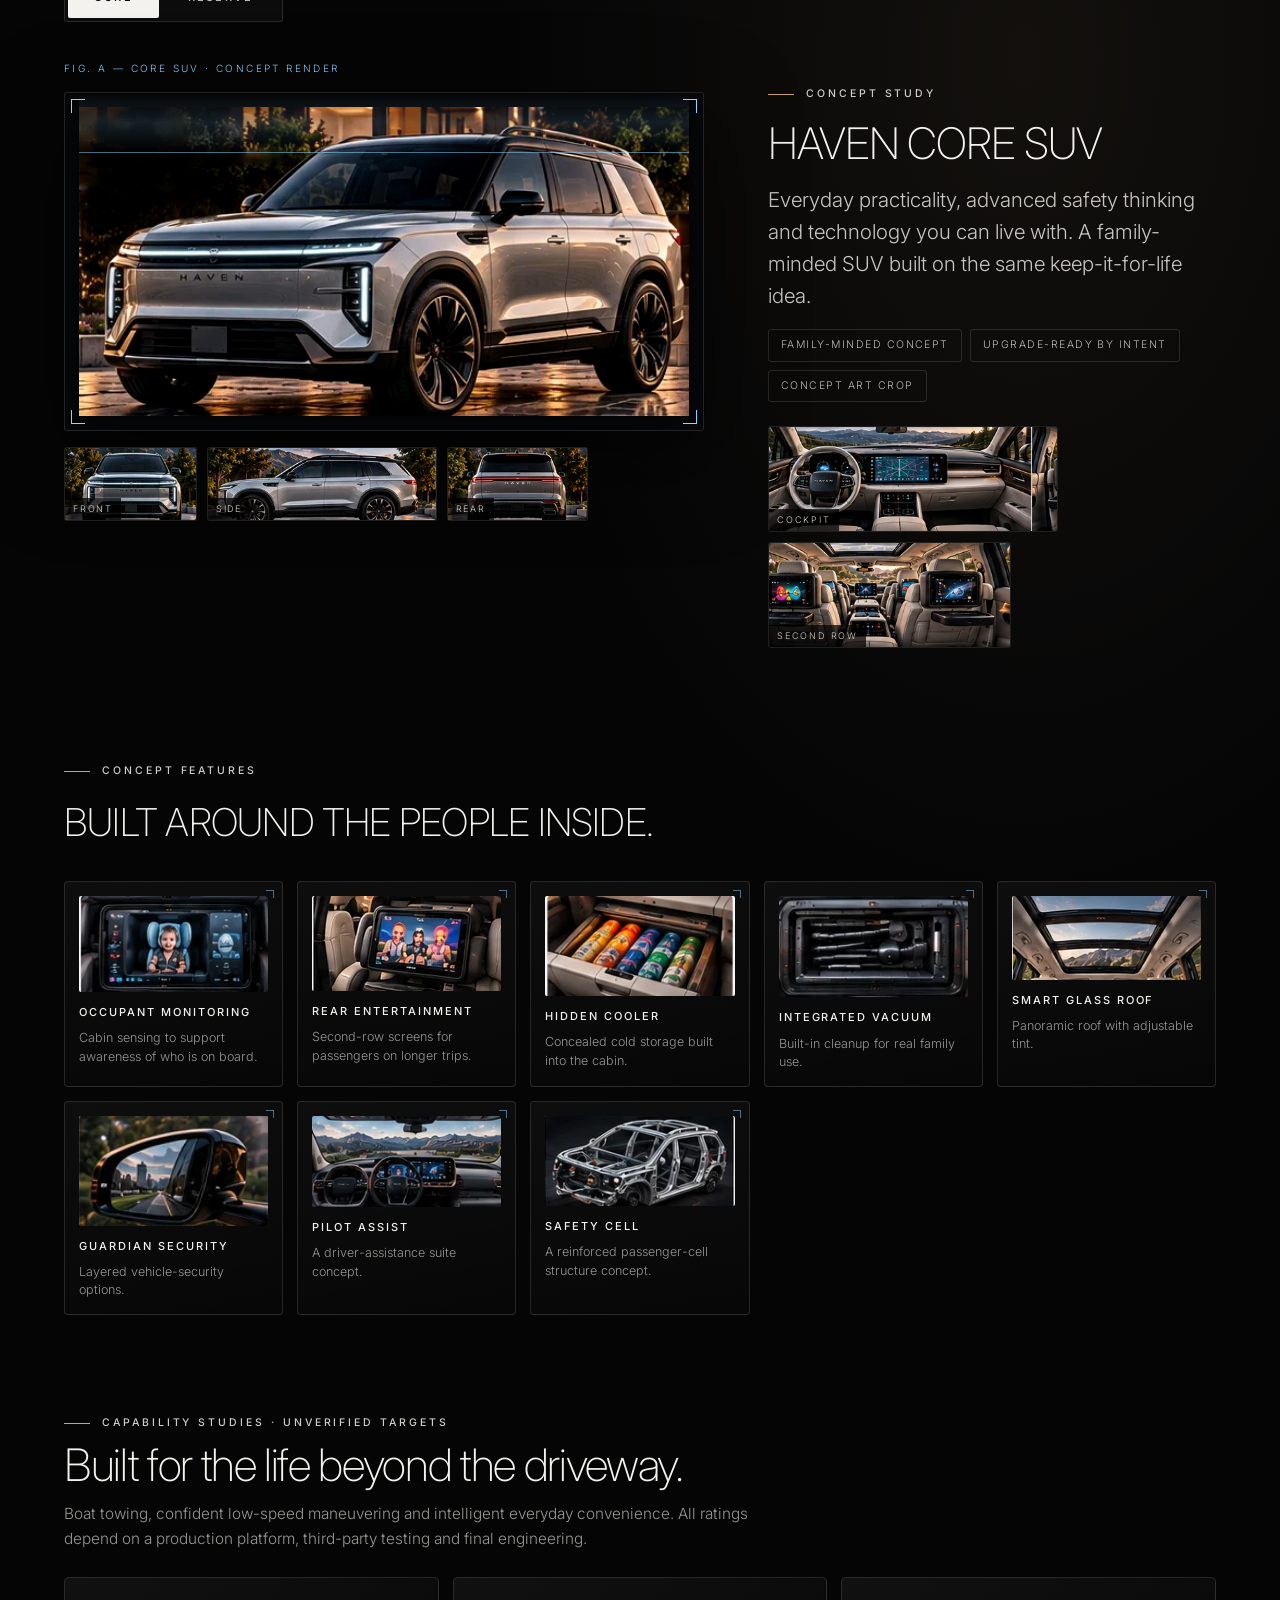
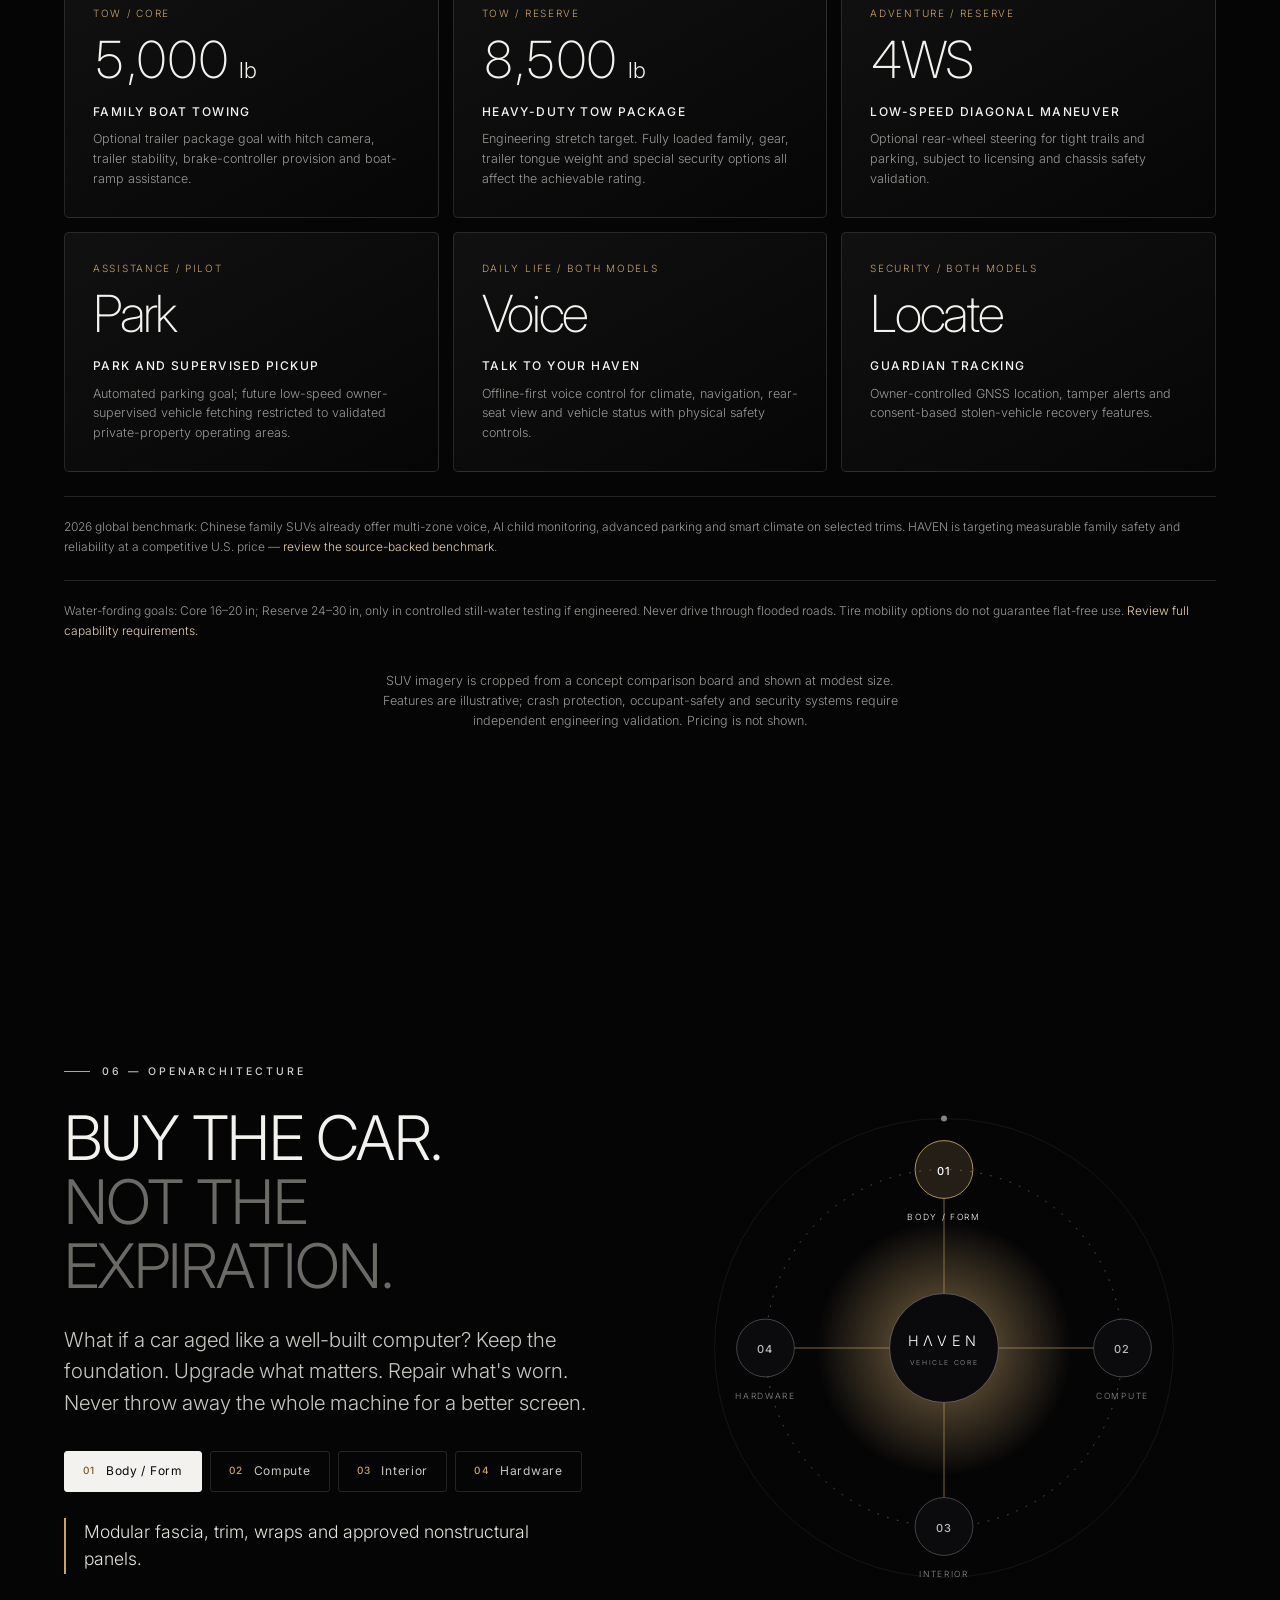
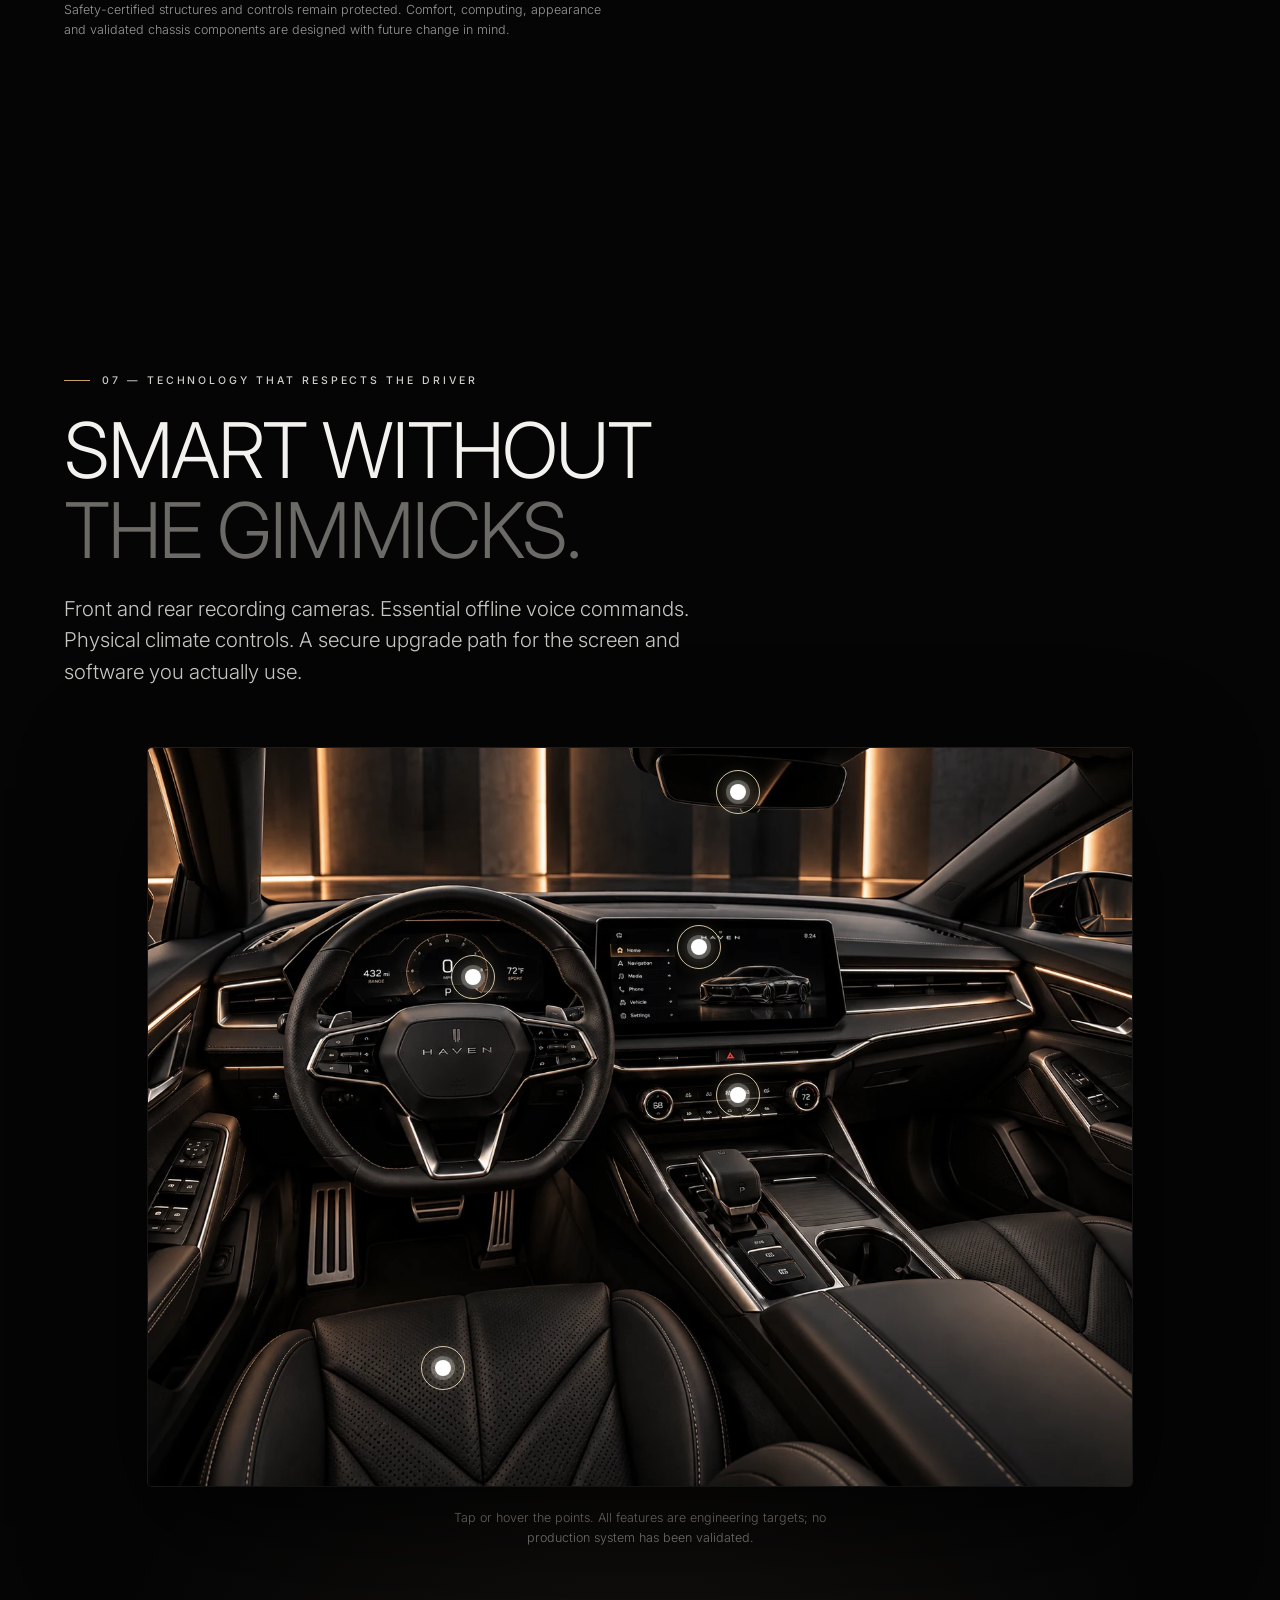
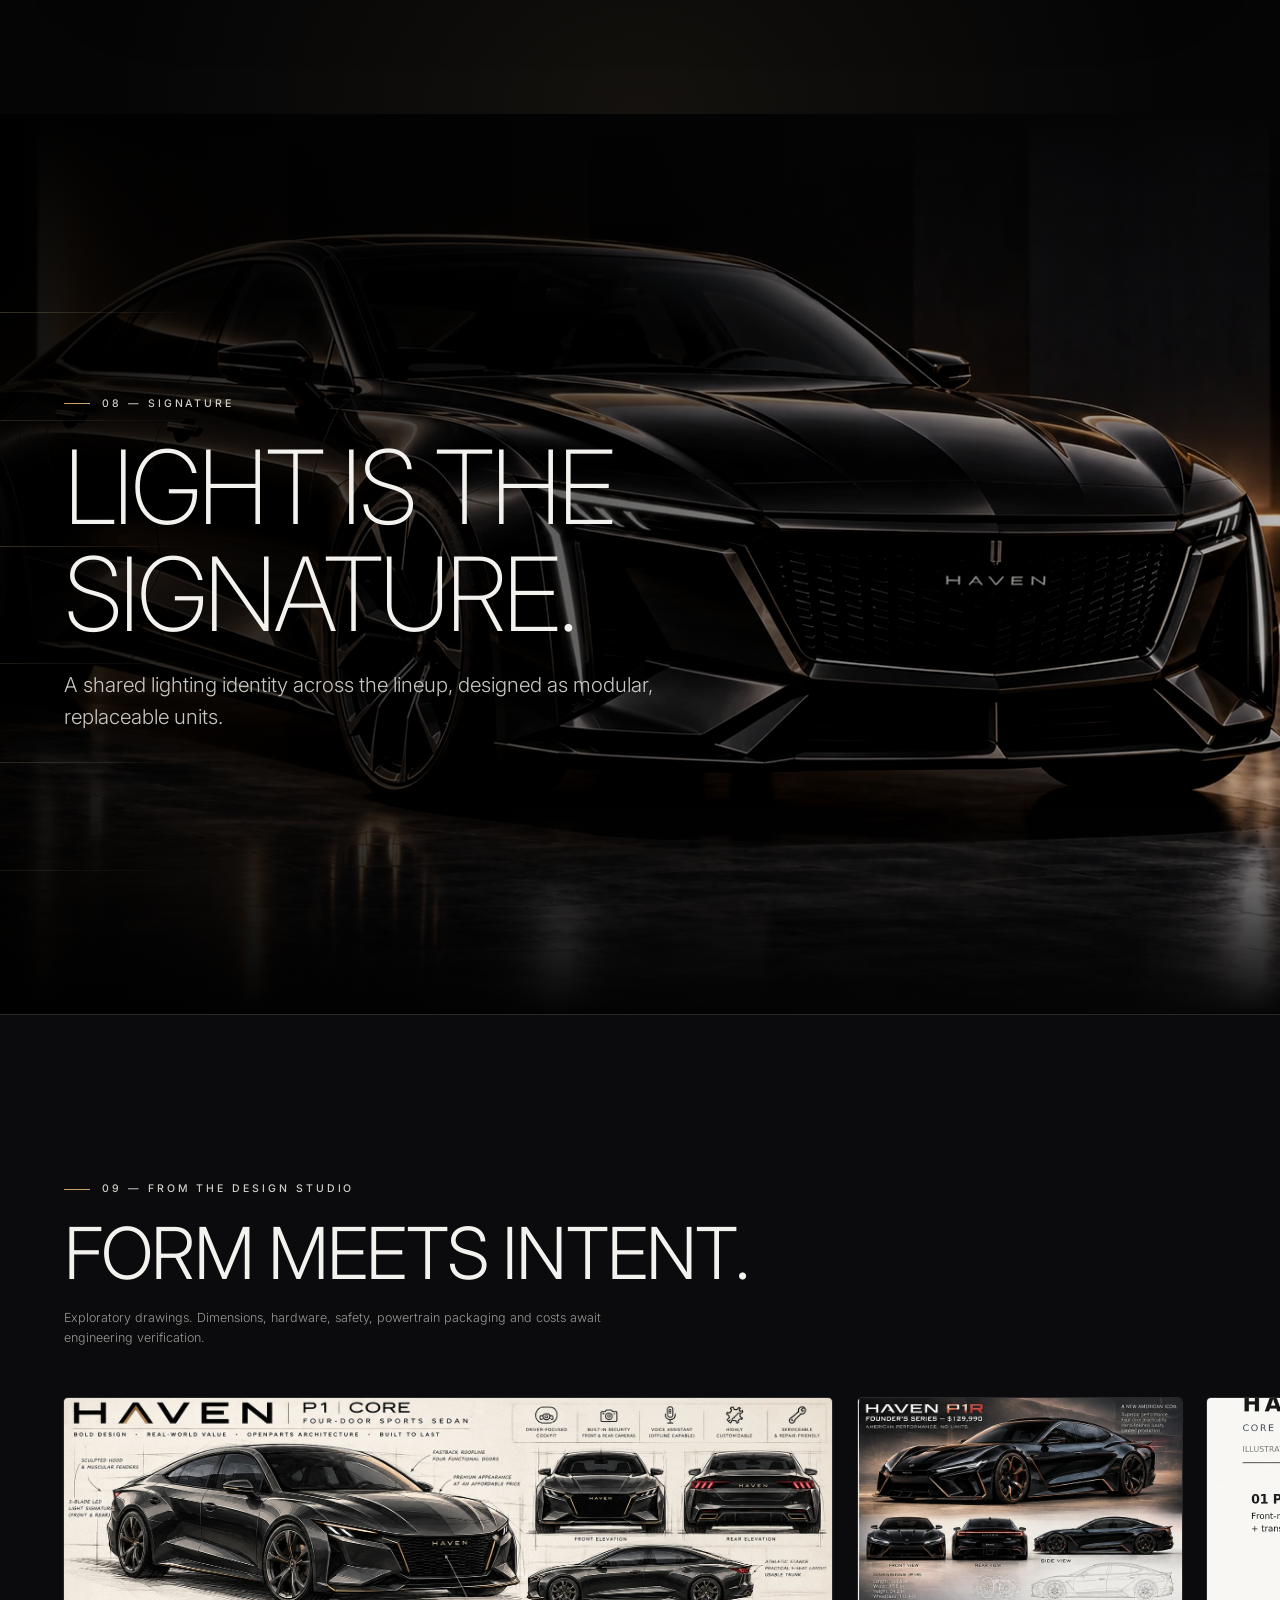
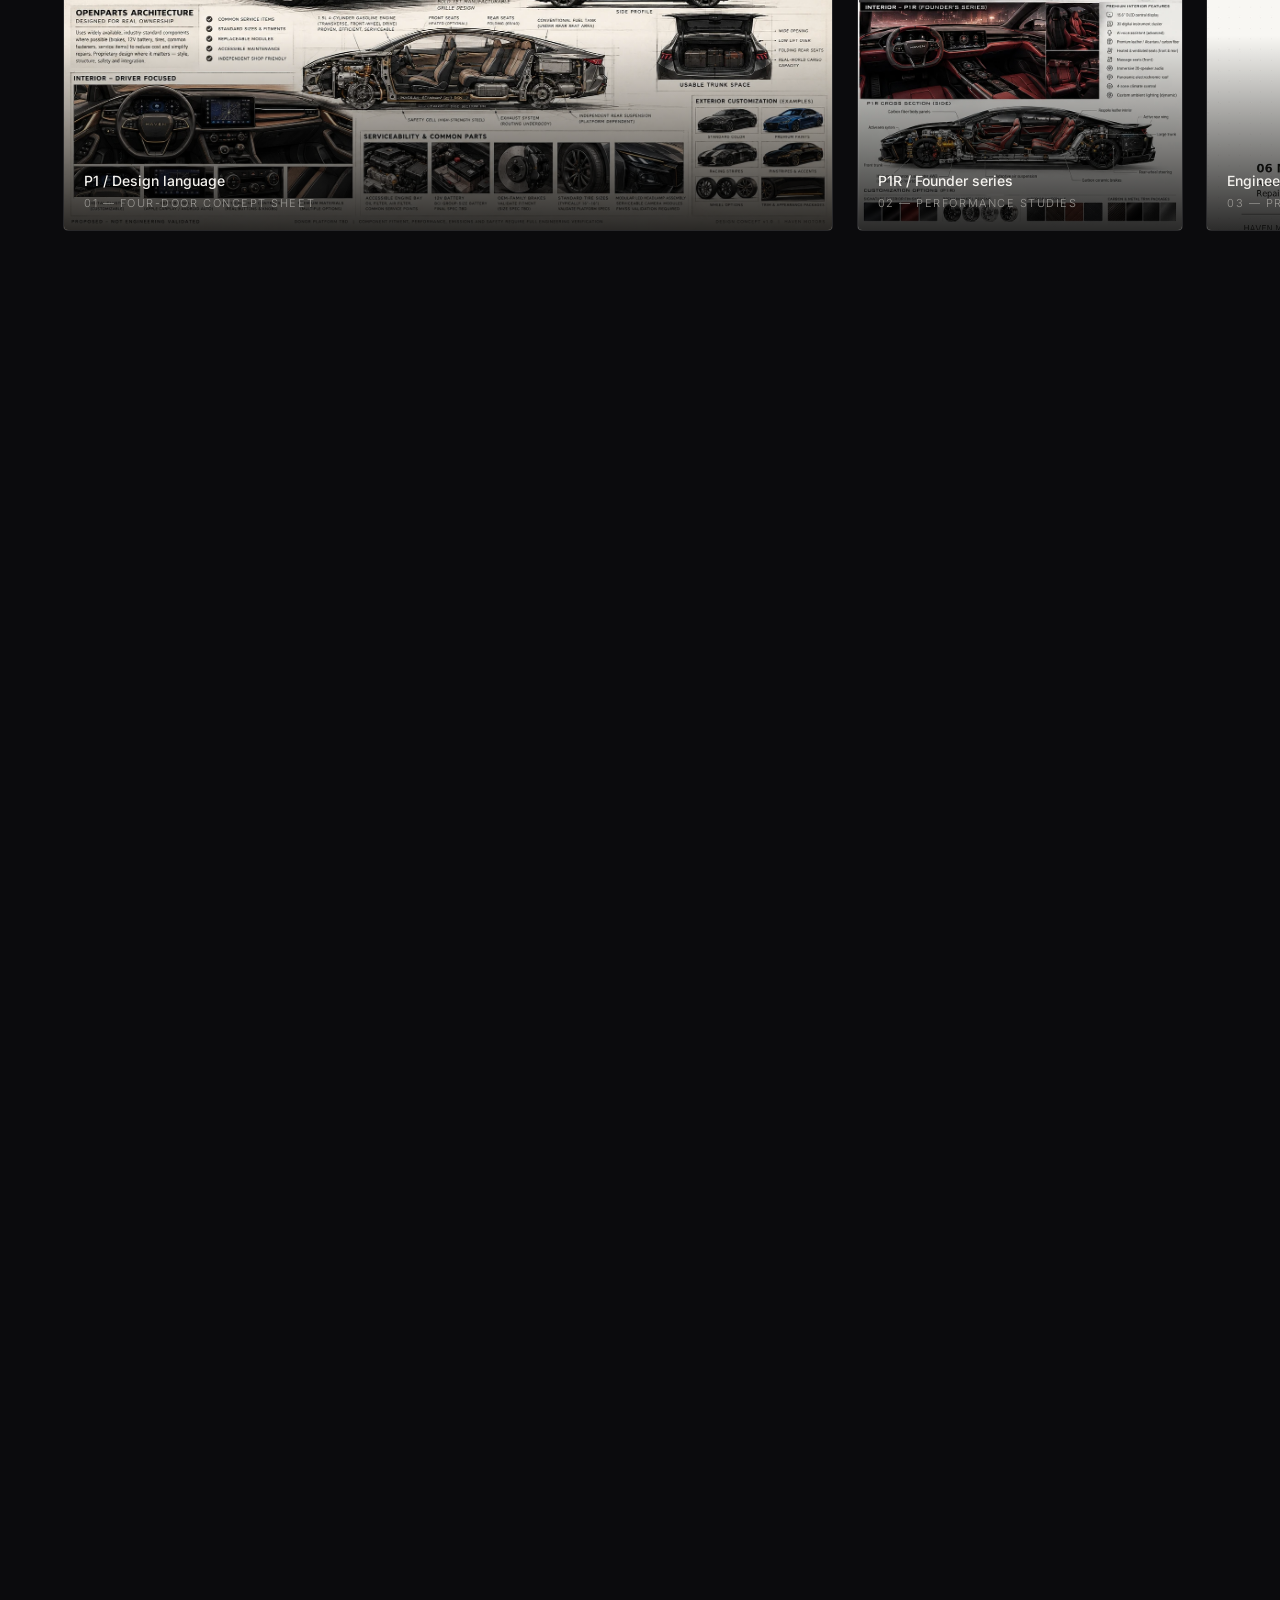
==== commit a47ae2ae: "feat(hero): layer accessible cinematic film over HAVEN poster" ====
--- a/index.html
+++ b/index.html
@@ -18,8 +18,10 @@
 <link href="https://fonts.googleapis.com/css2?family=Inter:wght@200;300;400;500;600&display=swap" rel="stylesheet">
 <link rel="preload" as="image" href="assets/p1-hero.webp">
 <link rel="stylesheet" href="css/site.css">
+<link rel="stylesheet" href="css/hero-cinema.css">
 <script>document.documentElement.className='js';</script>
 <script defer src="js/site.js"></script>
+<script defer src="js/hero-cinema.js"></script>
 </head>
 <body>
 <div class="boot" id="boot" aria-hidden="true">
@@ -71,7 +73,10 @@
   <!-- HERO -->
   <section class="hero" id="top" aria-labelledby="heroTitle">
     <div class="hero-media" id="heroMedia">
-      <img src="assets/p1-hero.webp" alt="HAVEN P1 four-door sports sedan concept in a dark showroom with warm light panels" fetchpriority="high">
+      <img class="hero-poster" src="assets/p1-hero.webp" alt="HAVEN P1 four-door sports sedan concept in a dark showroom with warm light panels" fetchpriority="high">
+      <video class="hero-film" id="heroFilm" autoplay muted loop playsinline preload="metadata" poster="assets/p1-hero.webp" aria-hidden="true" tabindex="-1" disablepictureinpicture disableremoteplayback>
+        <source src="assets/haven-hero-motion.mp4" type="video/mp4">
+      </video>
       <div class="hero-sweep" aria-hidden="true"></div>
       <div class="hero-shade" aria-hidden="true"></div>
       <canvas class="hero-dust" id="heroDust" aria-hidden="true"></canvas>
@@ -84,6 +89,7 @@
         <div class="hud-tele"><span id="teleK">Program</span><b id="teleV">HAVEN Concept Studio</b></div>
       </div>
     </div>
+    <div class="hero-scene" aria-hidden="true"><span class="hero-scene-line"></span><span>01 / DESIGN STUDY</span><span class="hero-scene-dot"></span><span>HAVEN P1</span></div>
     <div class="hero-content" id="heroContent">
       <p class="eyebrow" data-intro="0">HAVEN MOTORS &nbsp;·&nbsp; CONCEPT STUDIO 2026</p>
       <h1 id="heroTitle">
@@ -98,6 +104,7 @@
     </div>
     <div class="hero-foot" data-intro="5">
       <span class="stamp">Exploratory renderings · not offered for sale</span>
+      <button class="hero-motion-toggle" id="heroMotionToggle" type="button" aria-label="Pause background motion" aria-pressed="true" hidden><span class="hero-motion-icon" aria-hidden="true"></span><span id="heroMotionLabel">Pause motion</span></button>
       <a class="scroll-cue" href="#philosophy" aria-label="Scroll to explore"><i></i><span>Scroll</span></a>
     </div>
   </section>
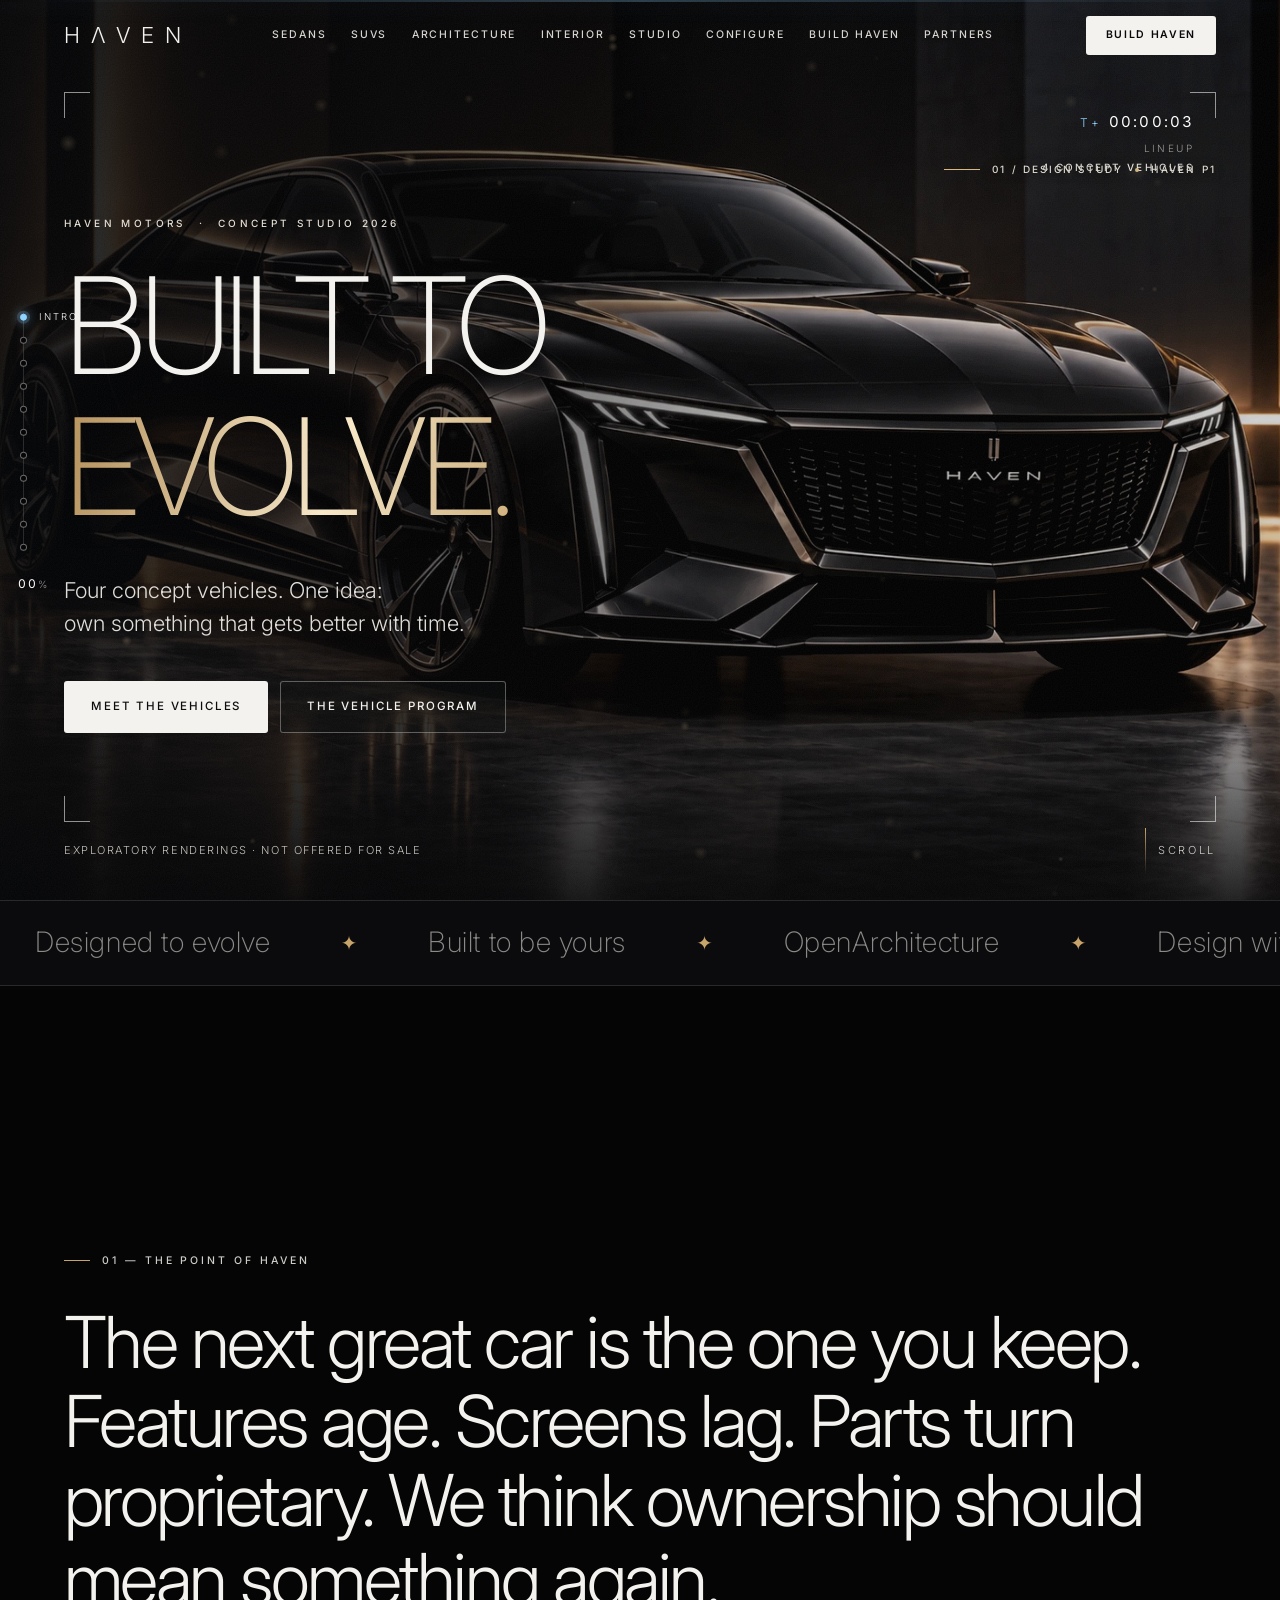
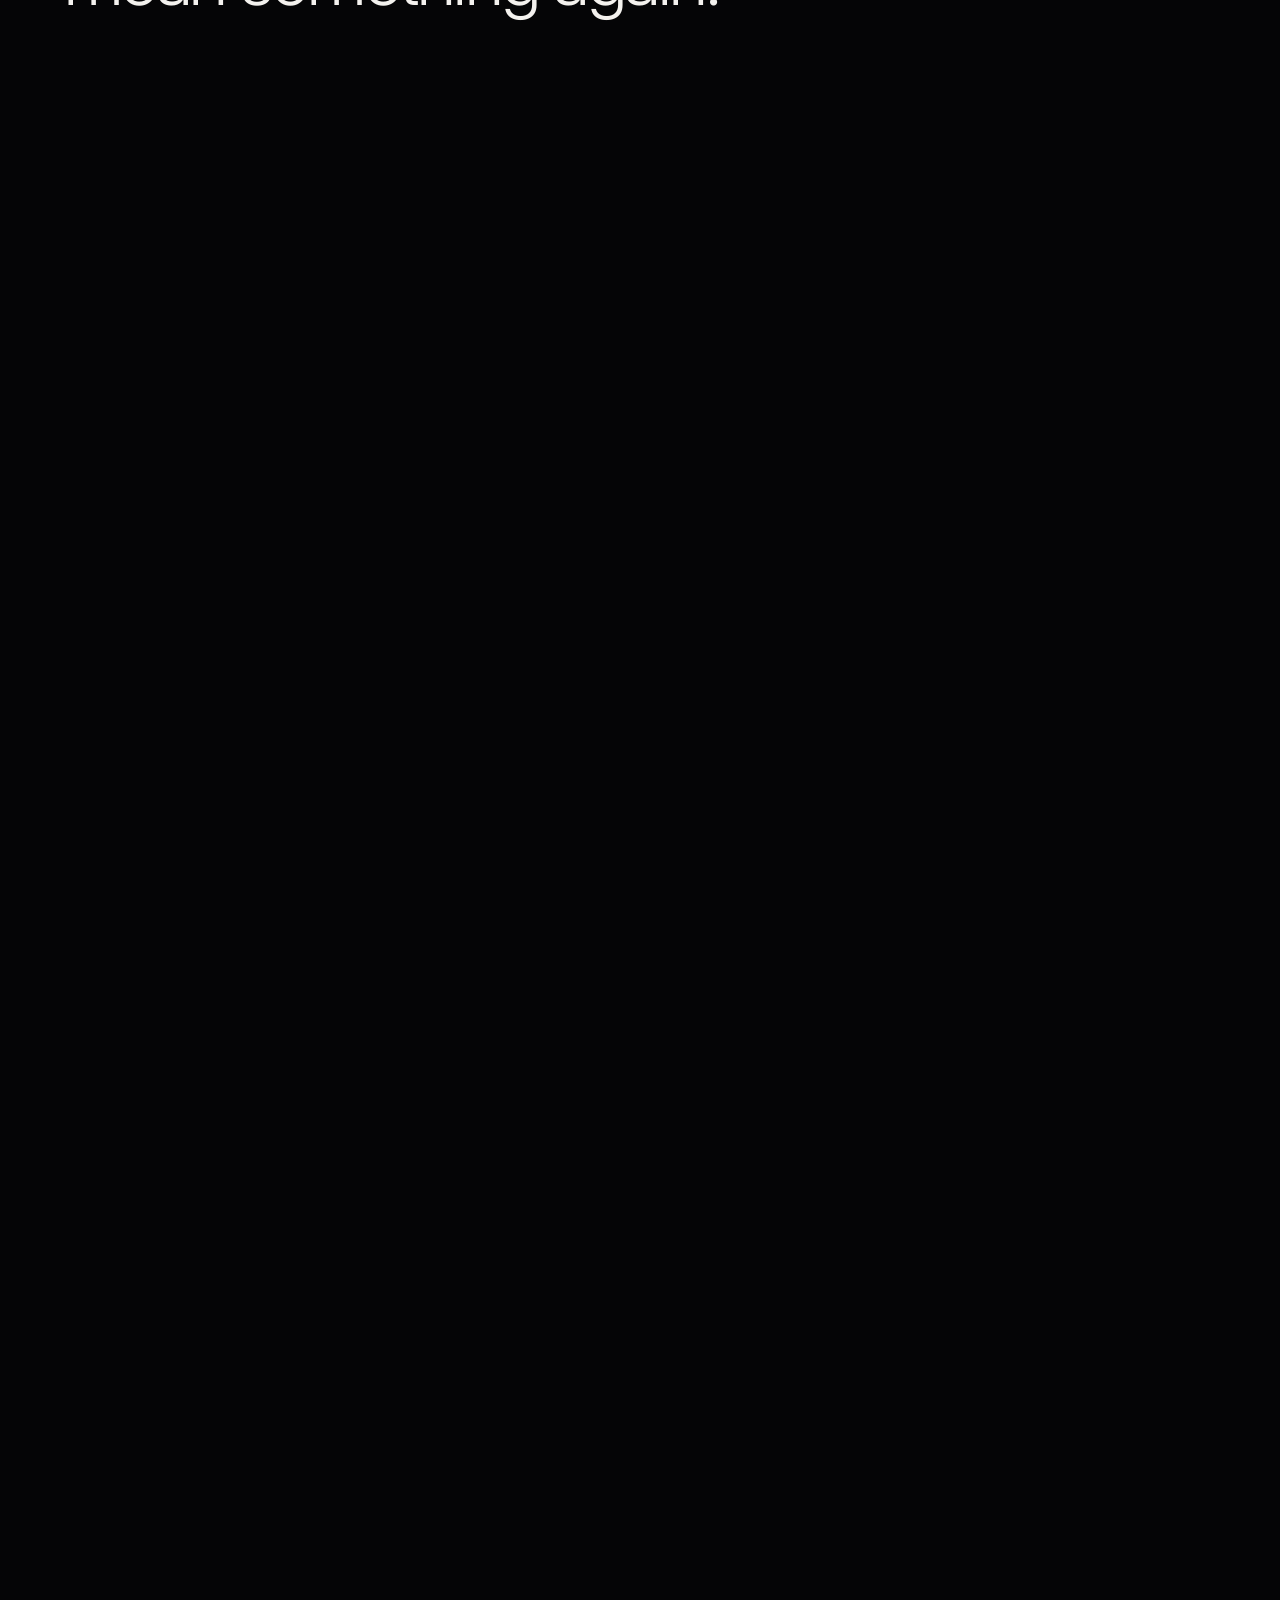
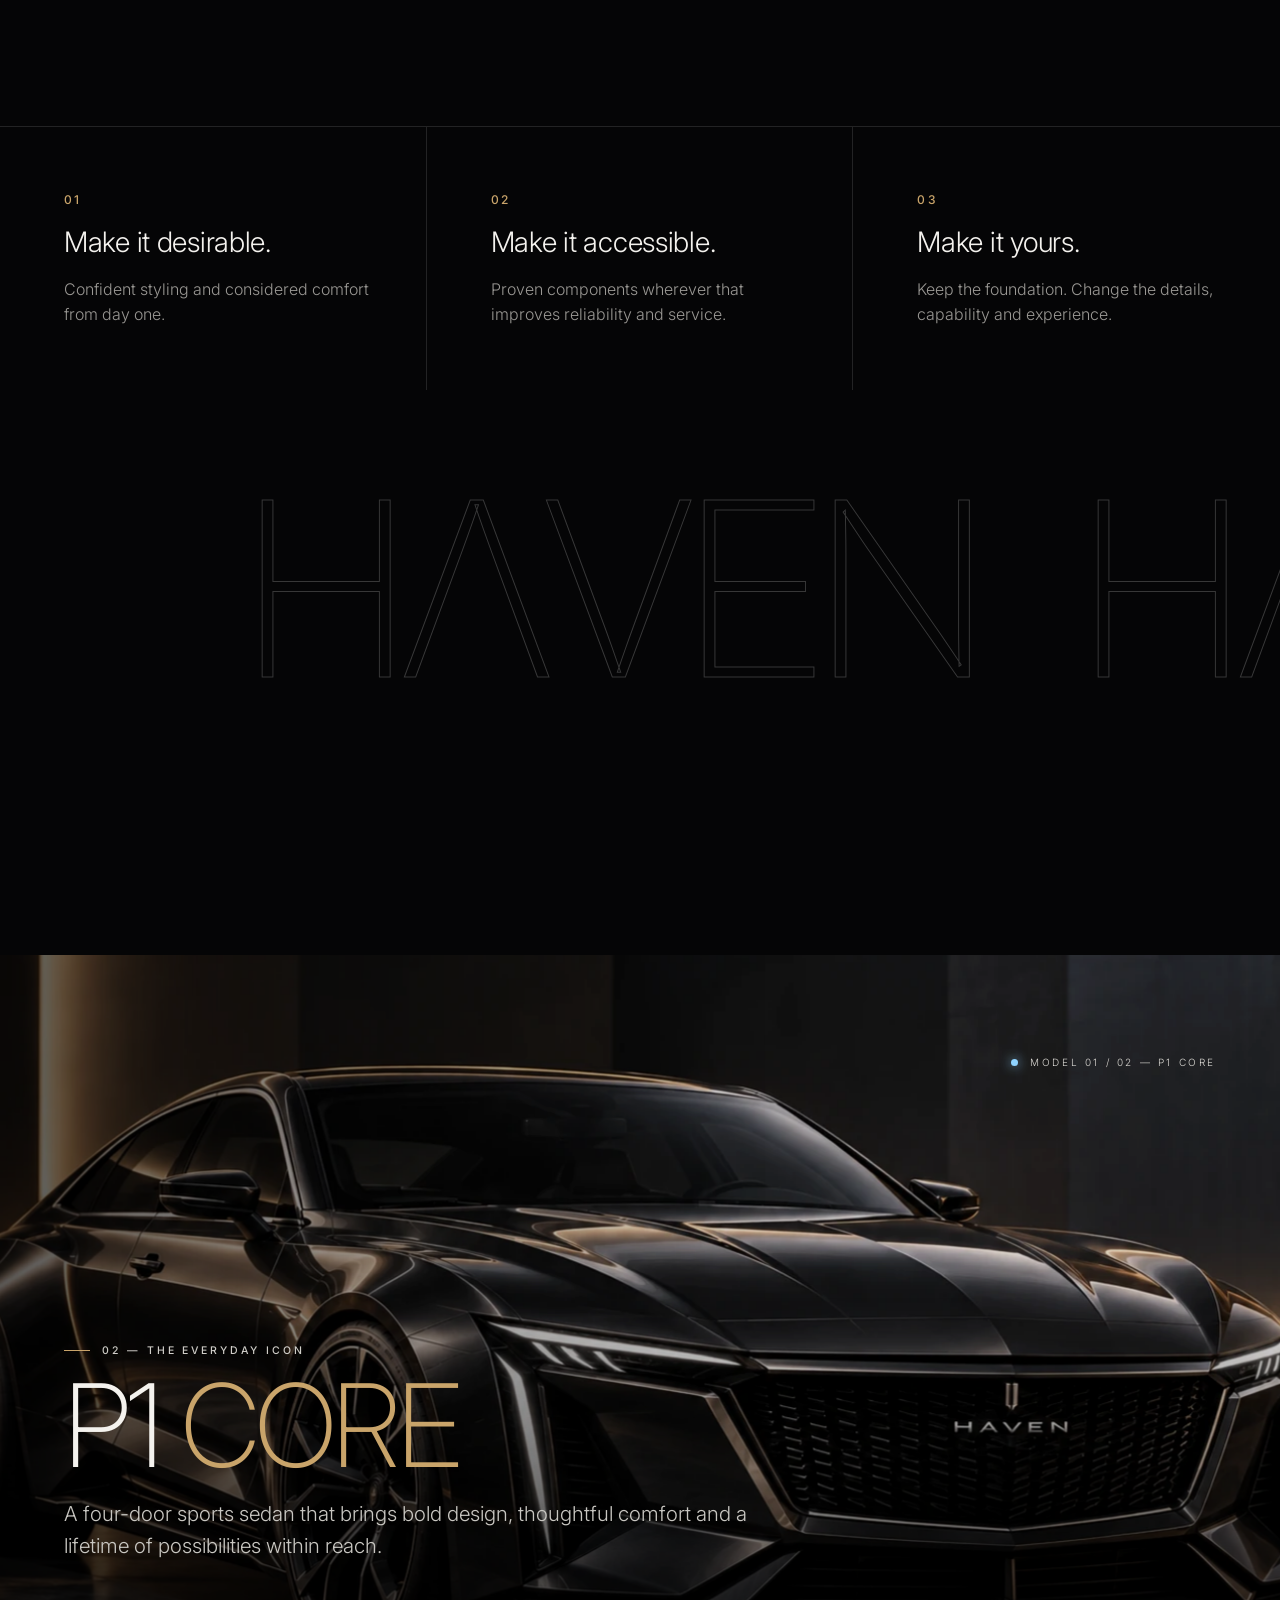
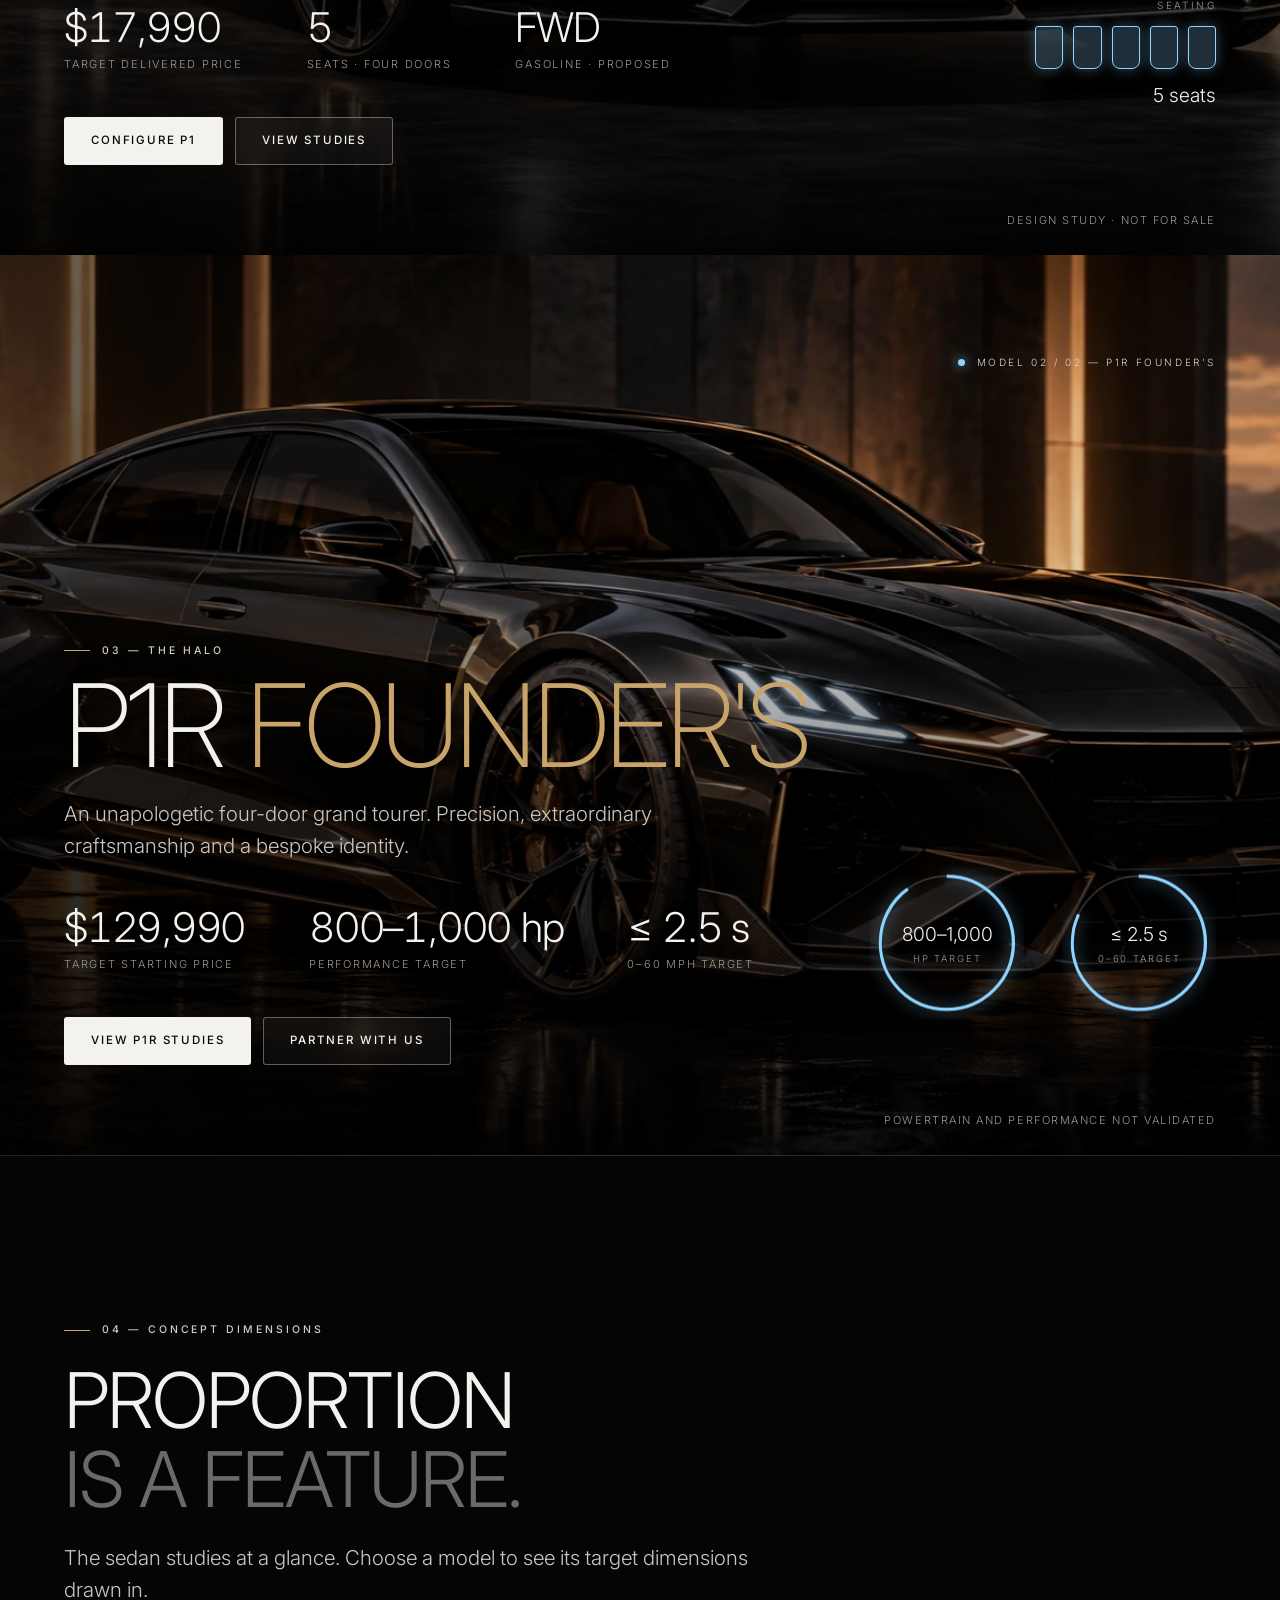
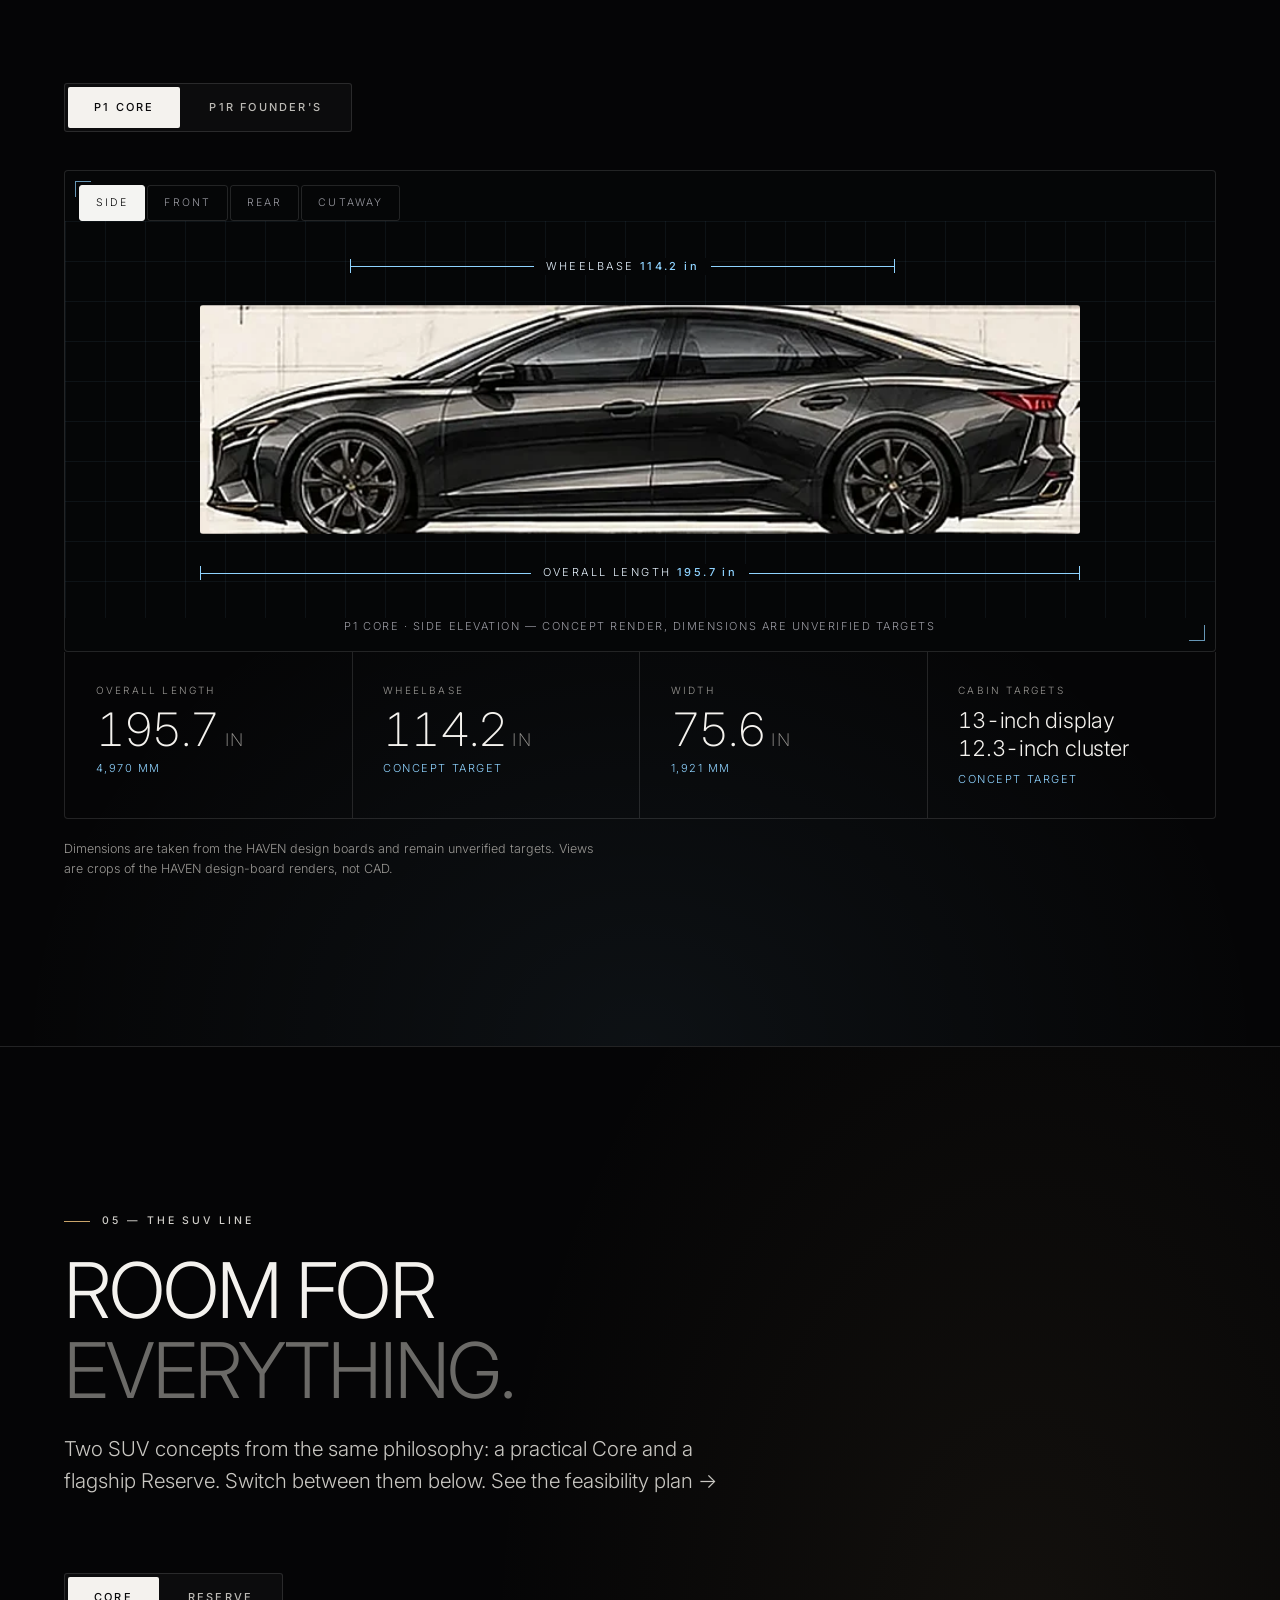
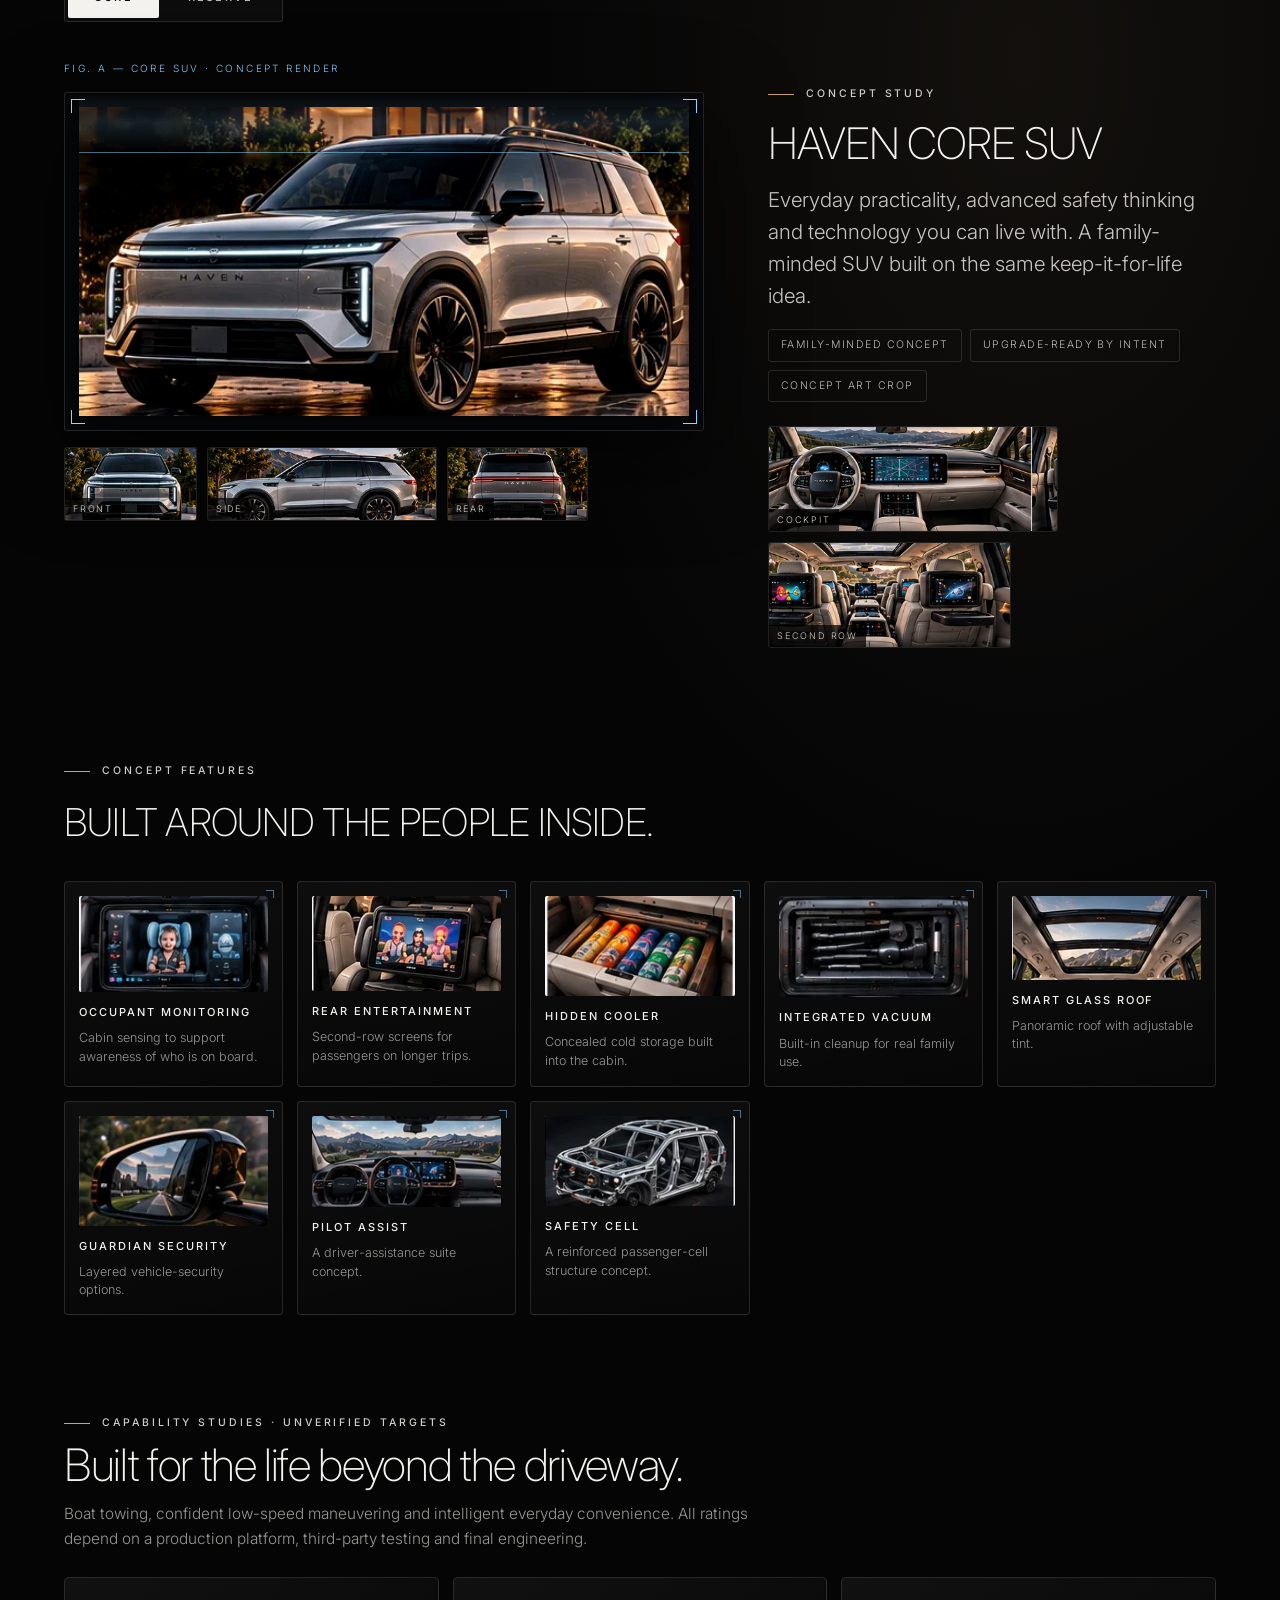
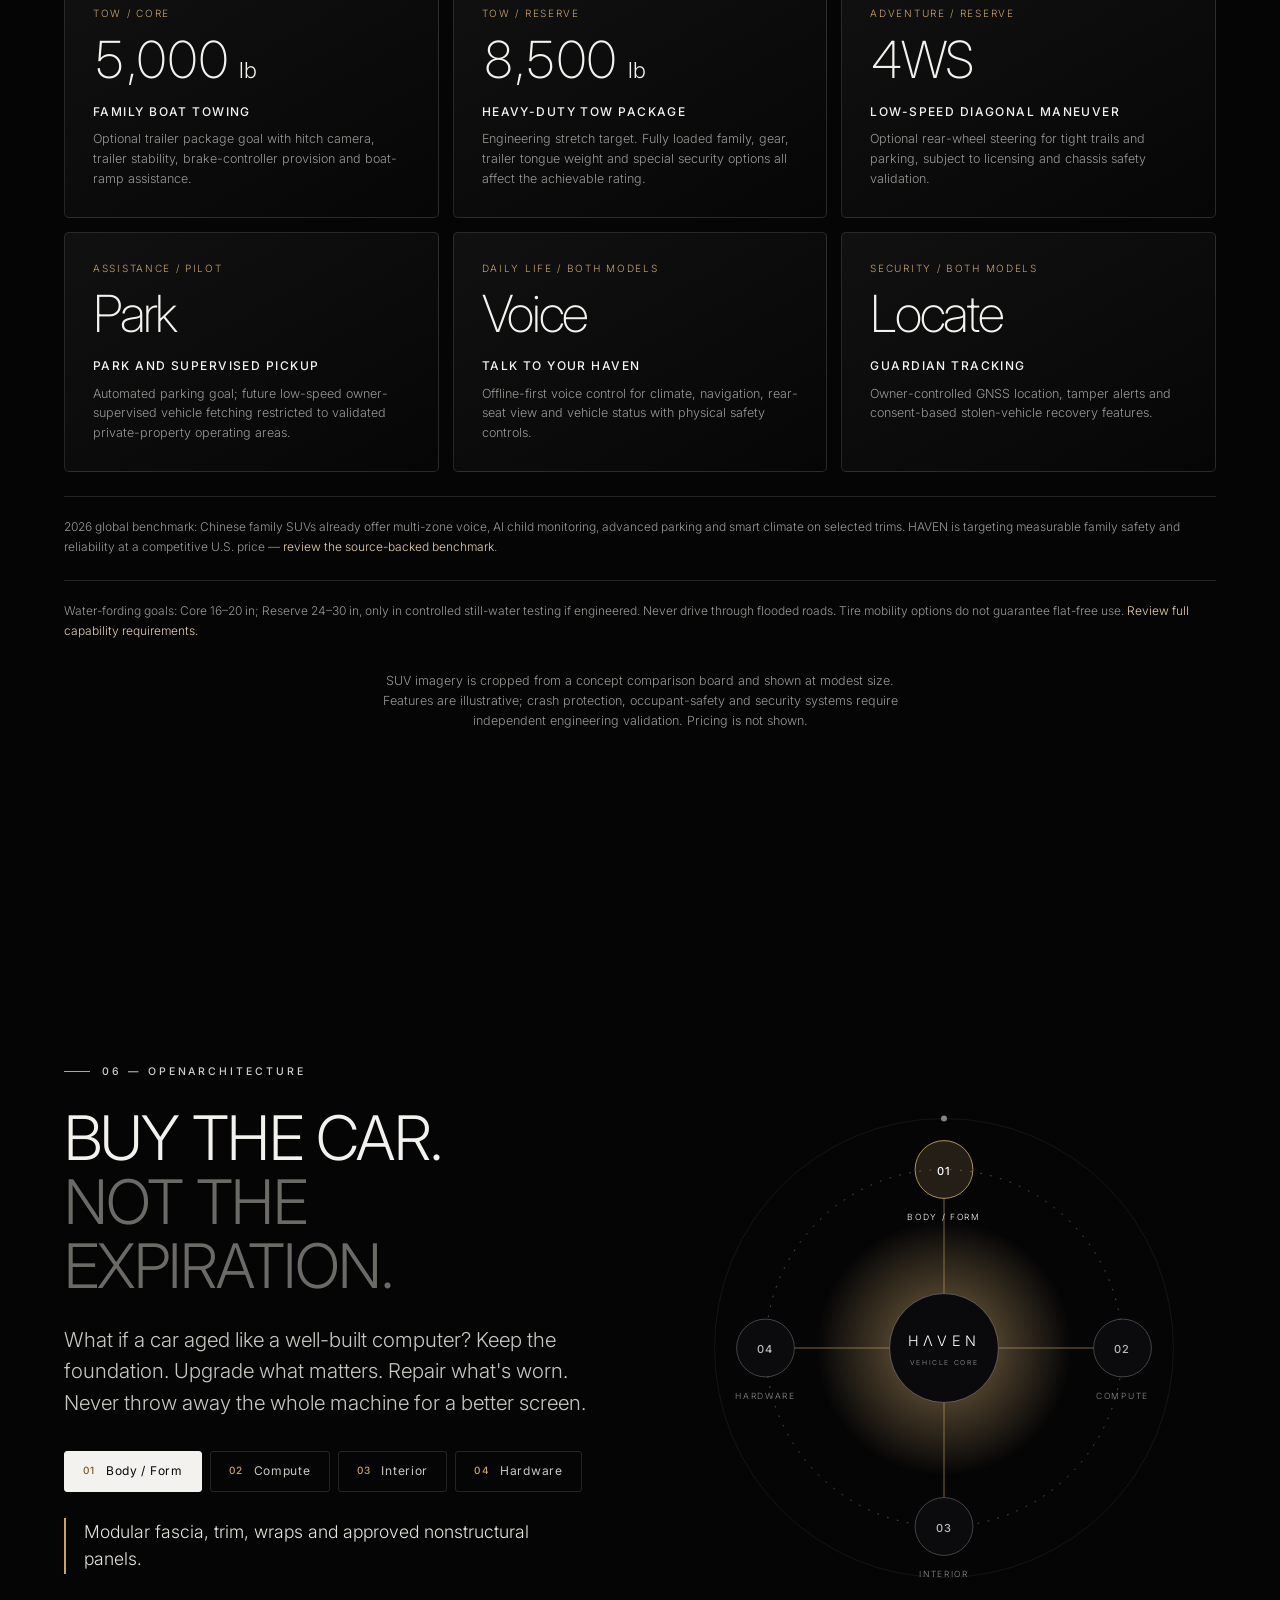
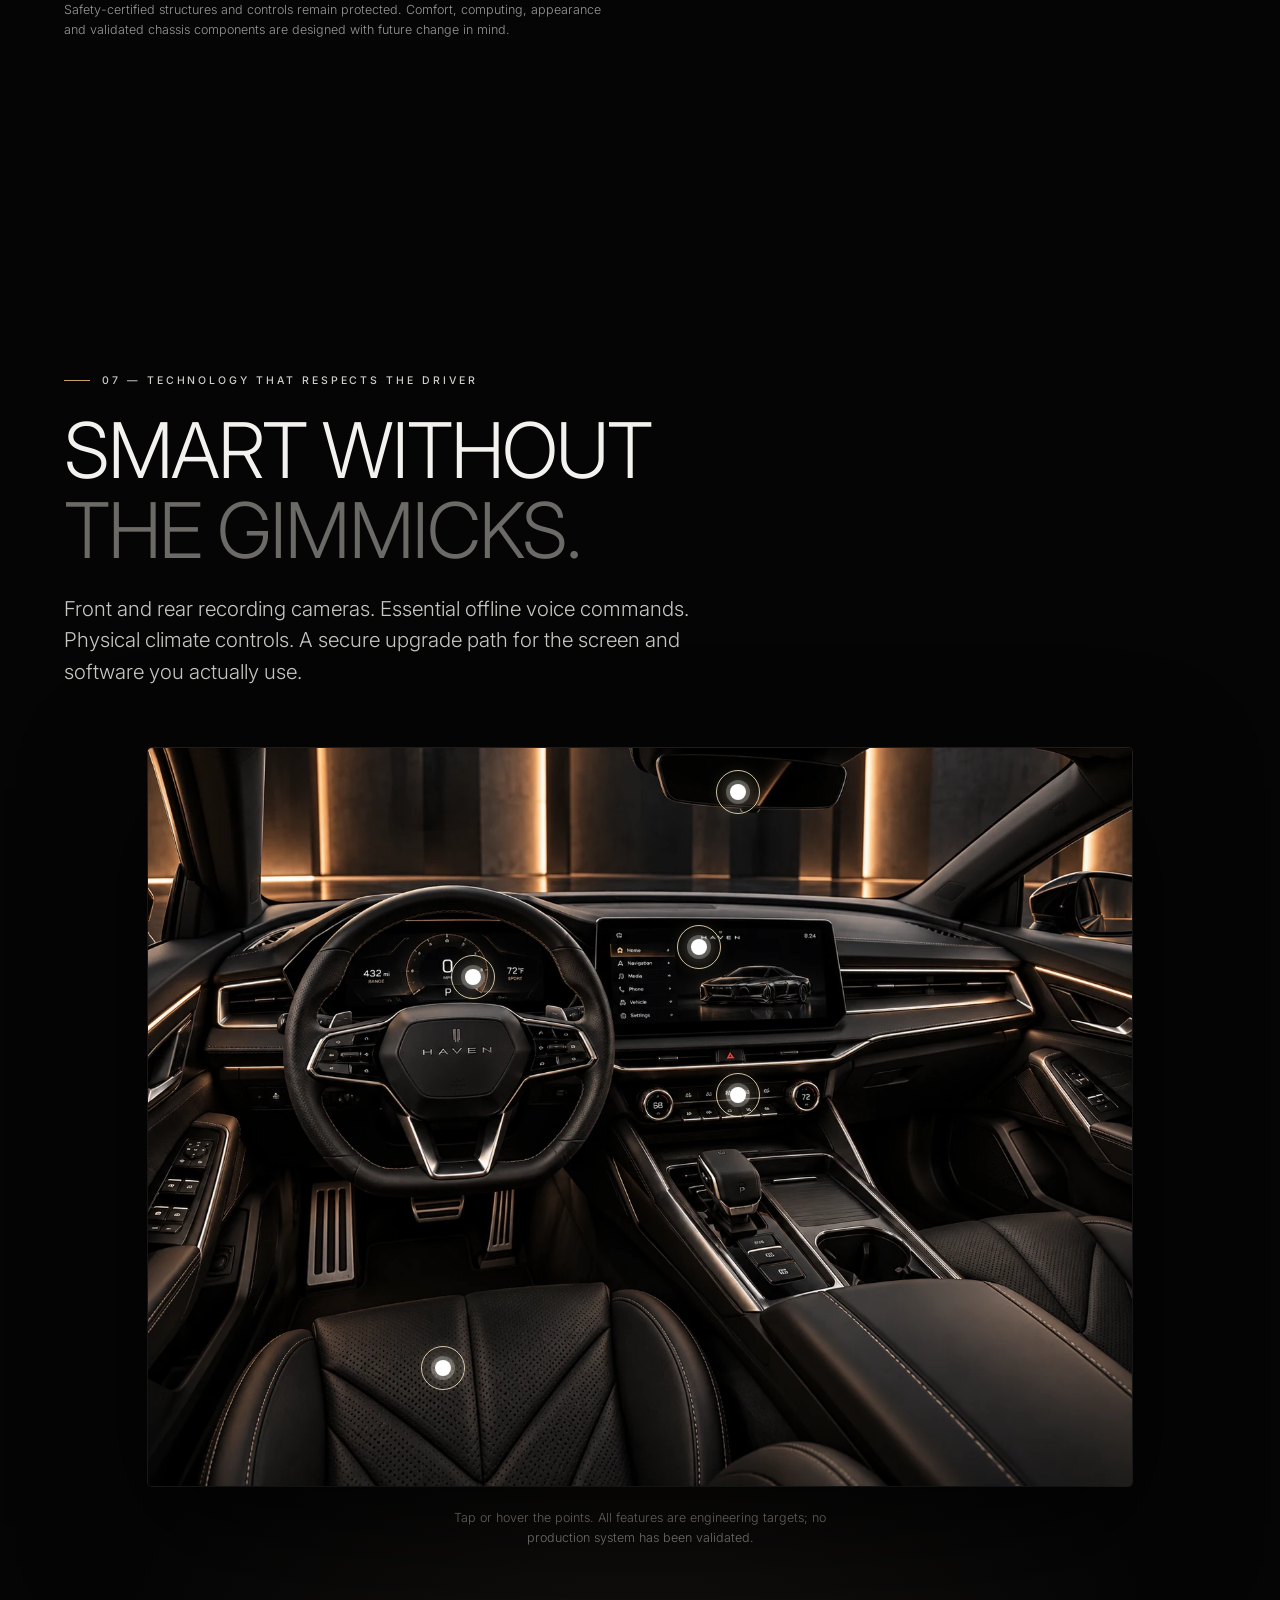
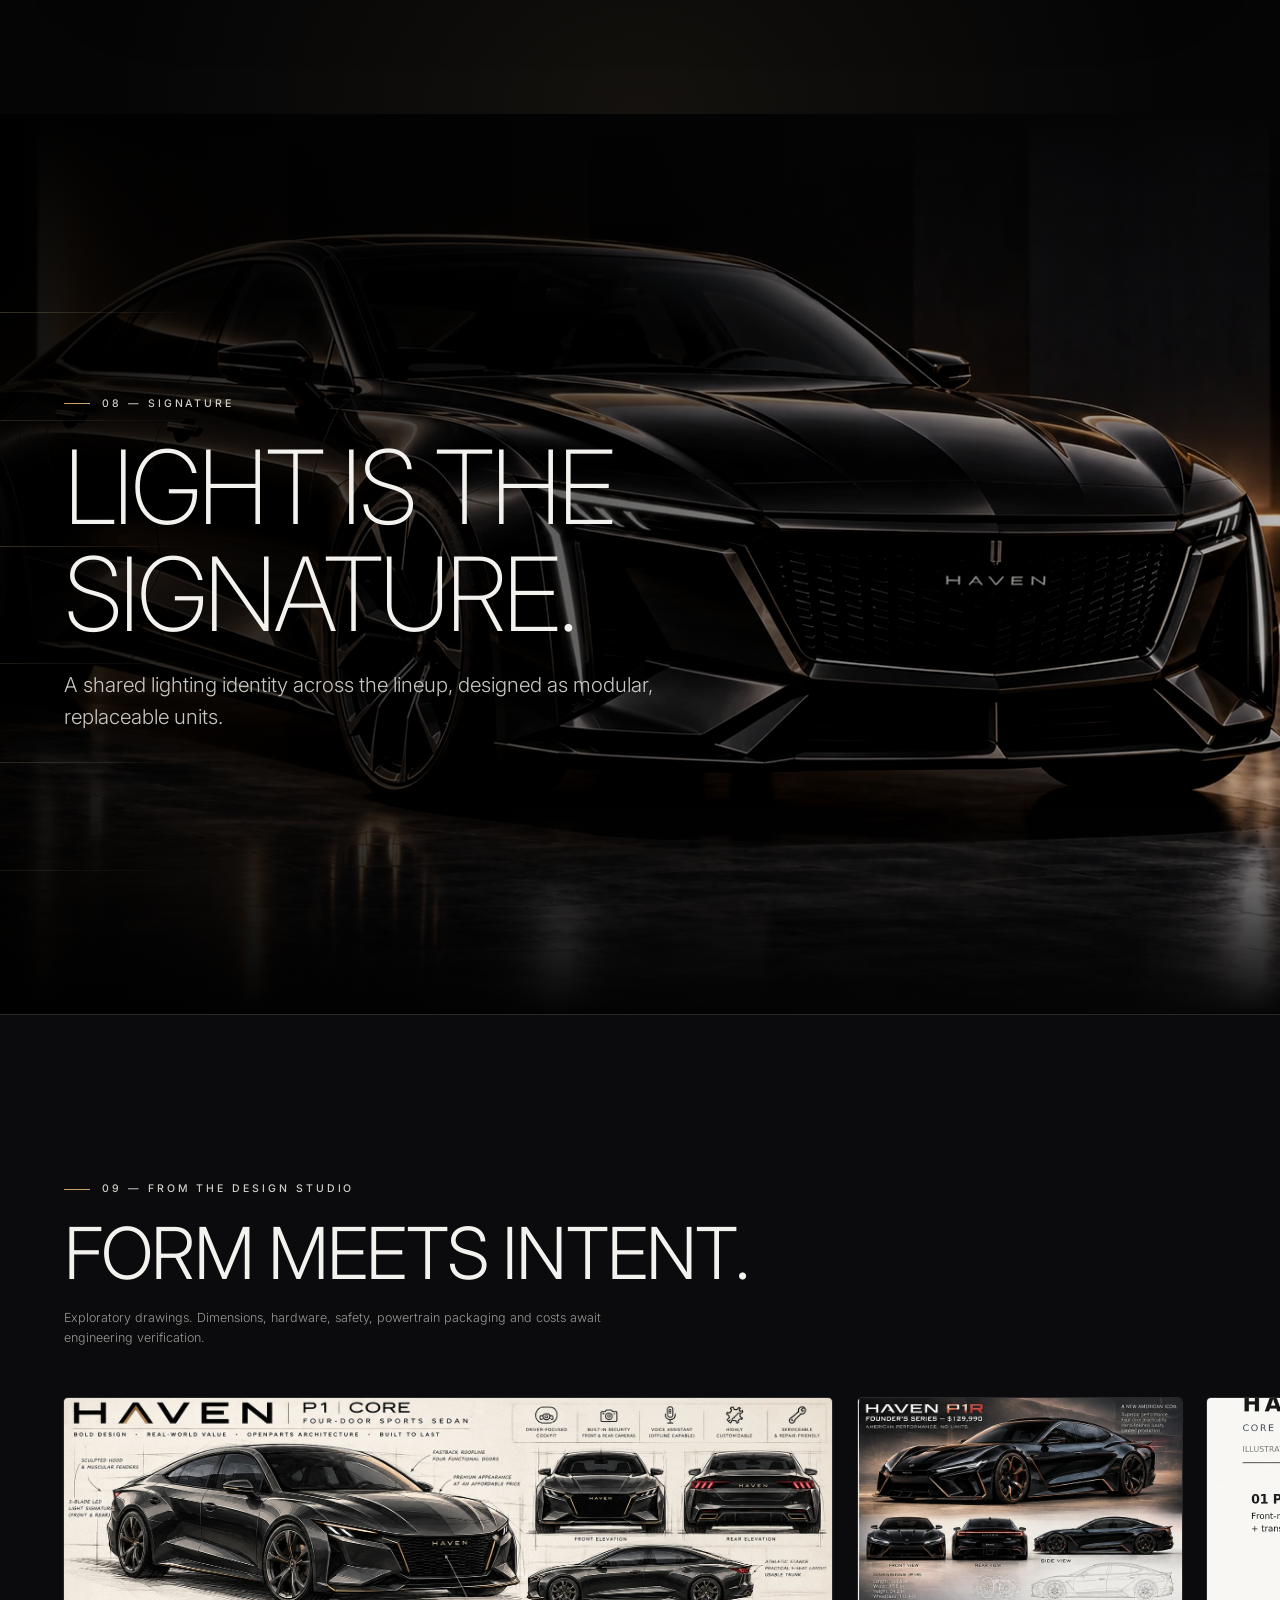
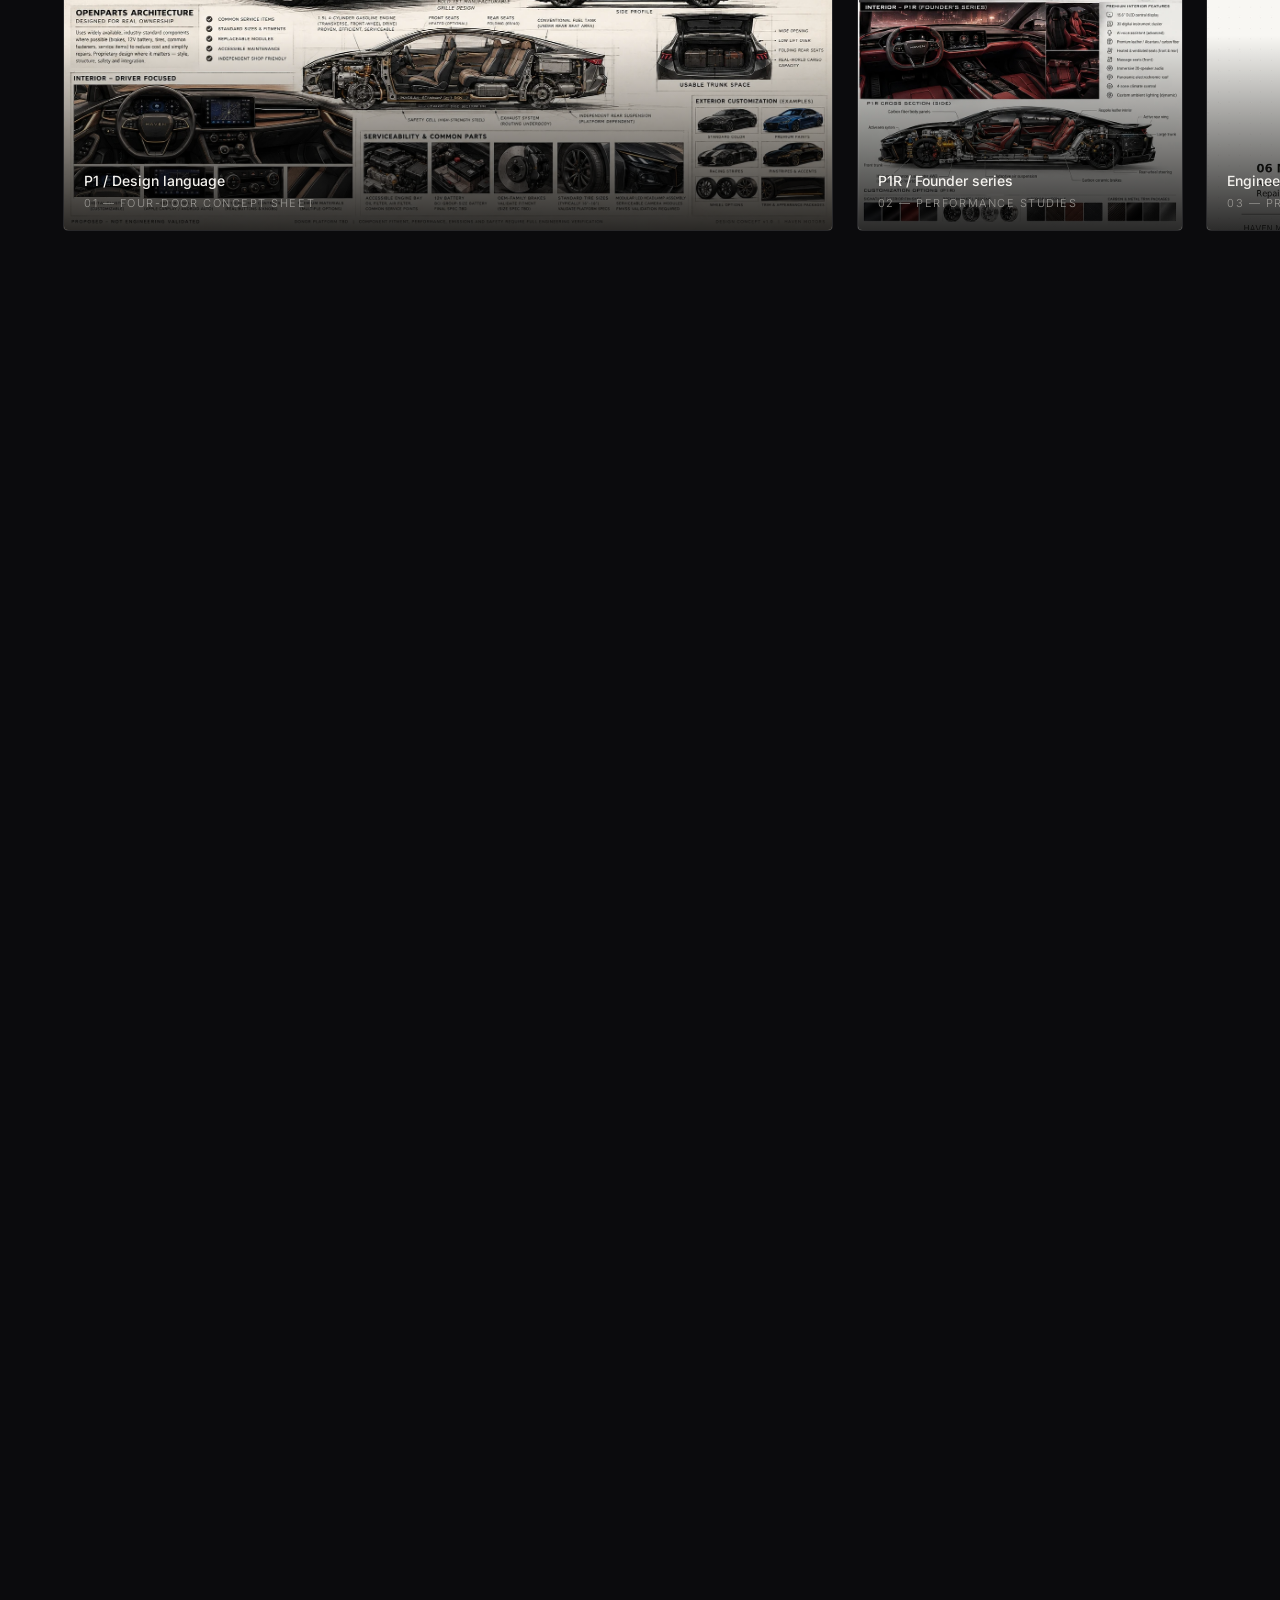
==== commit 82caafeb: "fix(mobile): give HAVEN cinematic hero an explicit mobile-first composition and cache bust" ====
--- a/index.html
+++ b/index.html
@@ -18,10 +18,10 @@
 <link href="https://fonts.googleapis.com/css2?family=Inter:wght@200;300;400;500;600&display=swap" rel="stylesheet">
 <link rel="preload" as="image" href="assets/p1-hero.webp">
 <link rel="stylesheet" href="css/site.css">
-<link rel="stylesheet" href="css/hero-cinema.css">
+<link rel="stylesheet" href="css/hero-cinema.css?v=mobile-v2">
 <script>document.documentElement.className='js';</script>
 <script defer src="js/site.js"></script>
-<script defer src="js/hero-cinema.js"></script>
+<script defer src="js/hero-cinema.js?v=mobile-v2"></script>
 </head>
 <body>
 <div class="boot" id="boot" aria-hidden="true">
@@ -90,6 +90,7 @@
       </div>
     </div>
     <div class="hero-scene" aria-hidden="true"><span class="hero-scene-line"></span><span>01 / DESIGN STUDY</span><span class="hero-scene-dot"></span><span>HAVEN P1</span></div>
+    <div class="hero-mobile-plate" aria-hidden="true"><span>01 — 04</span><i></i><strong>P1 / CORE CONCEPT</strong></div>
     <div class="hero-content" id="heroContent">
       <p class="eyebrow" data-intro="0">HAVEN MOTORS &nbsp;·&nbsp; CONCEPT STUDIO 2026</p>
       <h1 id="heroTitle">
--- a/css/hero-cinema.css
+++ b/css/hero-cinema.css
@@ -0,0 +1,34 @@
+/* HAVEN / Cinematic Hero v1
+   Editable layers: .hero-film, .hero-shade, .hero-scene, .hero-sweep, .hero-motion-toggle.
+   Keep this sheet after site.css; no original design or configurator styles are replaced. */
+.hero{background:#050506}
+.hero-media{isolation:isolate}
+.hero-media .hero-poster{position:absolute;inset:0;width:100%;height:100%;z-index:0;object-position:65% 53%;filter:brightness(.84) contrast(1.06)}
+.hero-film{position:absolute;inset:0;width:100%;height:100%;z-index:1;display:block;object-fit:cover;object-position:64% 52%;filter:brightness(.86) contrast(1.08) saturate(.88);opacity:0;transition:opacity 1.35s cubic-bezier(.2,.7,.2,1);pointer-events:none}
+.hero.film-ready .hero-film{opacity:1}
+.hero .hero-sweep{z-index:2;opacity:.32;animation-duration:15s;animation-delay:2.6s}
+.hero .hero-shade{z-index:3;background:linear-gradient(90deg,rgba(3,4,6,.92),rgba(4,4,6,.62) 31%,rgba(4,4,6,.12) 65%,rgba(2,2,3,.06)),linear-gradient(0deg,#050506 0%,transparent 29%),linear-gradient(180deg,rgba(2,2,3,.55),transparent 24%)}
+.hero .hero-dust{z-index:4;opacity:.32}
+.hero .hud{z-index:5}
+.hero-content{z-index:7;max-width:1200px;bottom:clamp(135px,18.5vh,230px)}
+.hero .eyebrow{color:#e5ded2;letter-spacing:.34em;font-size:10px}
+.hero h1{font-weight:200;letter-spacing:-.055em;font-size:clamp(3.2rem,10.5vw,10rem);line-height:.93;text-shadow:0 8px 55px rgba(0,0,0,.28)}
+.hero .hero-sub{max-width:28em;color:#e0ddd8;line-height:1.55}
+.hero .hero-actions .btn{min-height:52px;border-radius:3px;backdrop-filter:blur(14px);-webkit-backdrop-filter:blur(14px)}
+.hero .hero-actions .btn-ghost{background:rgba(14,15,17,.4);border-color:rgba(255,255,255,.32)}
+.hero .hero-actions .btn-ghost:hover{background:rgba(50,50,52,.52)}
+.hero-scene{position:absolute;z-index:6;right:var(--pad);top:clamp(115px,18vh,195px);display:flex;align-items:center;gap:12px;color:#ddd8cd;font-size:10px;letter-spacing:.22em;font-weight:500;text-transform:uppercase;text-shadow:0 1px 10px #000}
+.hero-scene-line{width:36px;height:1px;background:#d8b77b;transform-origin:left;animation:heroLine 2.2s .4s both}
+.hero-scene-dot{width:4px;height:4px;border-radius:50%;background:#d5b782;box-shadow:0 0 10px #d5b782}
+@keyframes heroLine{from{transform:scaleX(0);opacity:0}to{transform:scaleX(1);opacity:1}}
+.hero-foot{z-index:8}
+.hero-motion-toggle{display:inline-flex;align-items:center;justify-content:center;gap:12px;min-height:38px;padding:0 16px;border:1px solid rgba(255,255,255,.28);border-radius:4px;background:rgba(7,8,10,.48);color:#fff;backdrop-filter:blur(16px);-webkit-backdrop-filter:blur(16px);font-size:10px;font-weight:500;letter-spacing:.16em;text-transform:uppercase;transition:background .2s,border-color .2s}
+.hero-motion-toggle:hover{background:rgba(45,46,48,.7);border-color:#eee}
+.hero-motion-toggle[hidden]{display:none!important}
+.hero-motion-icon{width:9px;height:11px;display:block;border-left:3px solid currentColor;border-right:3px solid currentColor}
+.hero-motion-toggle[aria-pressed="false"] .hero-motion-icon{width:0;height:0;border-top:6px solid transparent;border-bottom:6px solid transparent;border-left:9px solid currentColor;border-right:0}
+.hero .hero-foot .stamp{color:#c3c0b9}
+@media(max-width:1000px){.hero-scene{top:110px}.hero h1{font-size:clamp(3.5rem,10.4vw,7.4rem)}}
+@media(max-width:860px){.hero .hero-film{object-position:78% 52%}.hero-media .hero-poster{object-position:78% 52%}.hero .hero-shade{background:linear-gradient(0deg,rgba(3,3,5,.98),rgba(3,3,5,.74) 31%,rgba(3,3,5,.1) 75%),linear-gradient(90deg,rgba(4,4,6,.44),transparent 80%)}.hero-scene{right:var(--pad);top:105px;gap:8px;font-size:9px}.hero-scene-line{width:20px}.hero-content{bottom:clamp(132px,20vh,205px)}}
+@media(max-width:560px){.hero h1{font-size:clamp(3.15rem,13.8vw,5.15rem);letter-spacing:-.05em}.hero .hero-sub{font-size:1rem;max-width:22em}.hero .hero-actions{gap:9px;margin-top:25px}.hero .hero-actions .btn{min-height:46px;font-size:10px;padding:0 12px}.hero-foot{bottom:20px;gap:8px;flex-wrap:wrap}.hero-motion-toggle{order:3;min-height:34px;padding:0 12px;font-size:9px}.hero-foot .stamp{font-size:9px;max-width:70%;line-height:1.5}.hero-scene{top:97px;left:var(--pad);right:auto}.hero .hero-dust{opacity:.16}}
+@media(prefers-reduced-motion:reduce){.hero-film{display:none!important}.hero-motion-toggle{display:none!important}.hero .hero-sweep,.hero-scene-line{animation:none!important}.hero .hero-dust{display:none}}
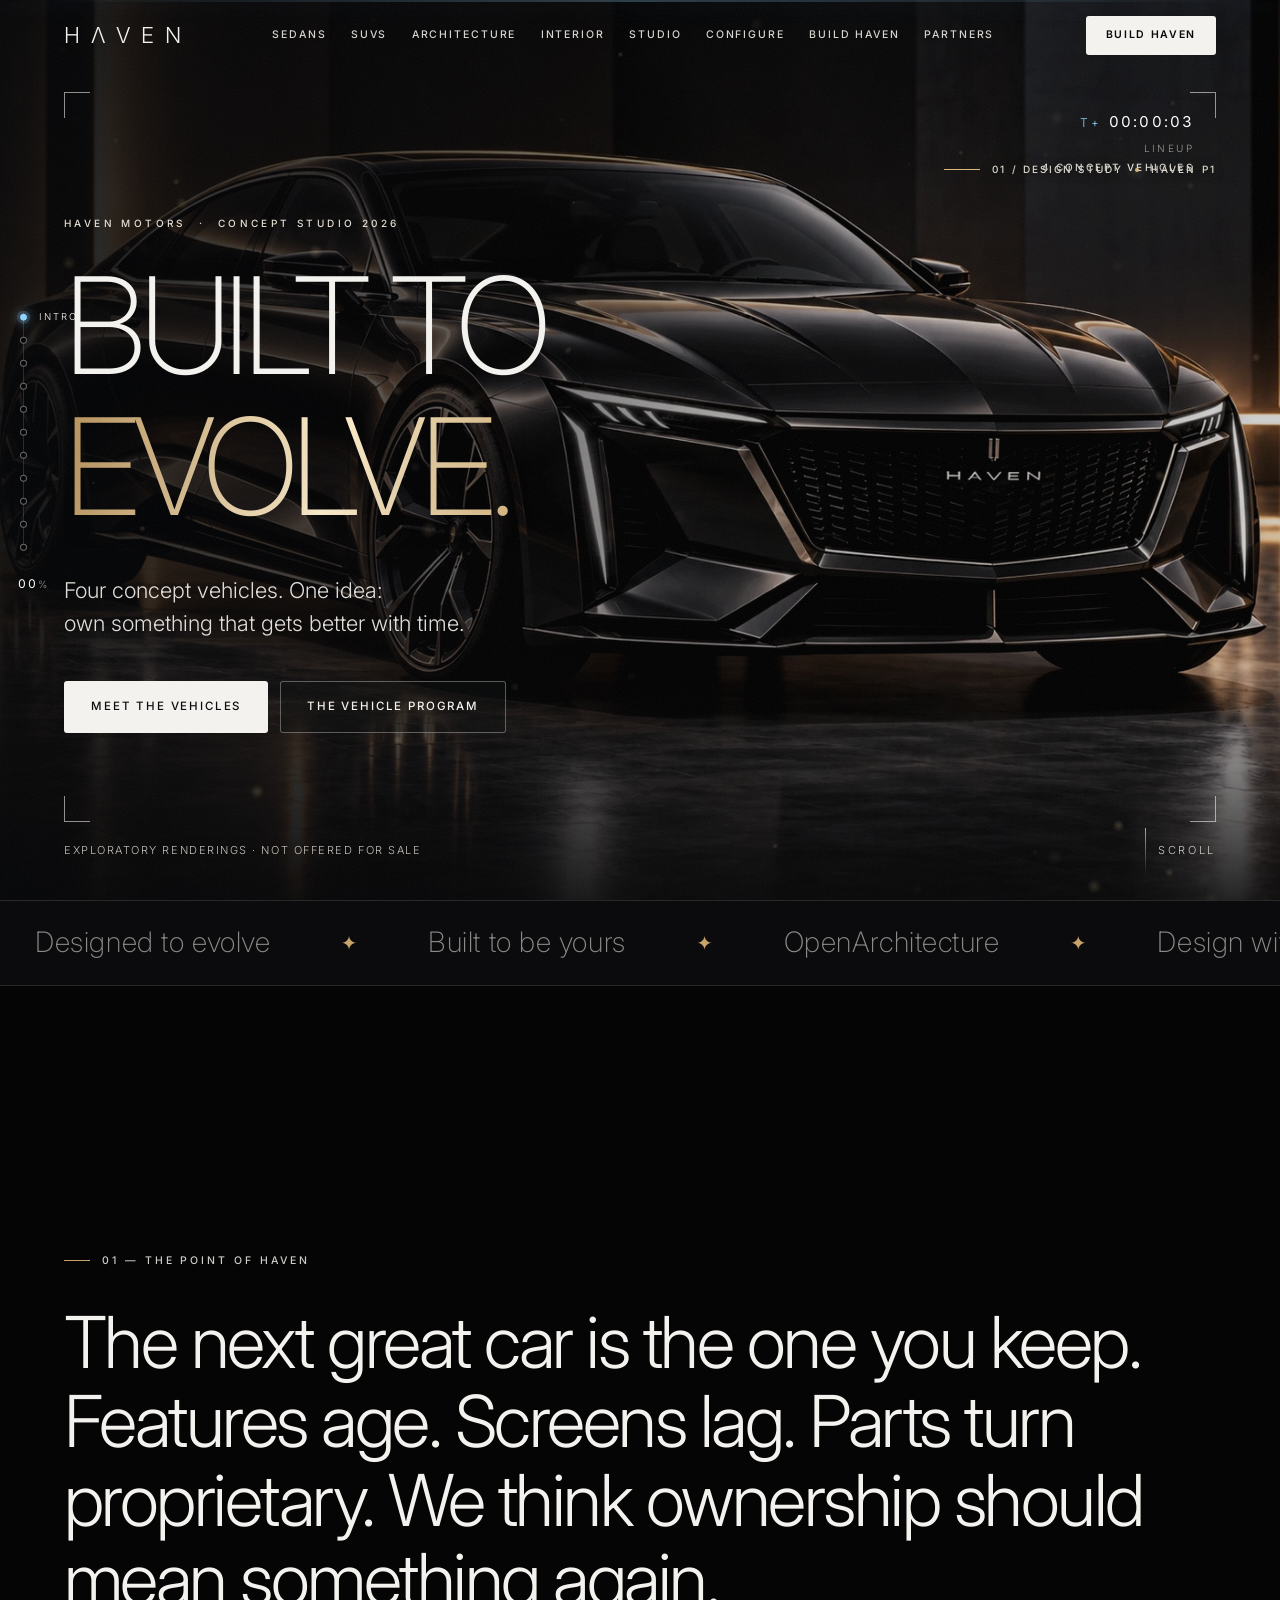
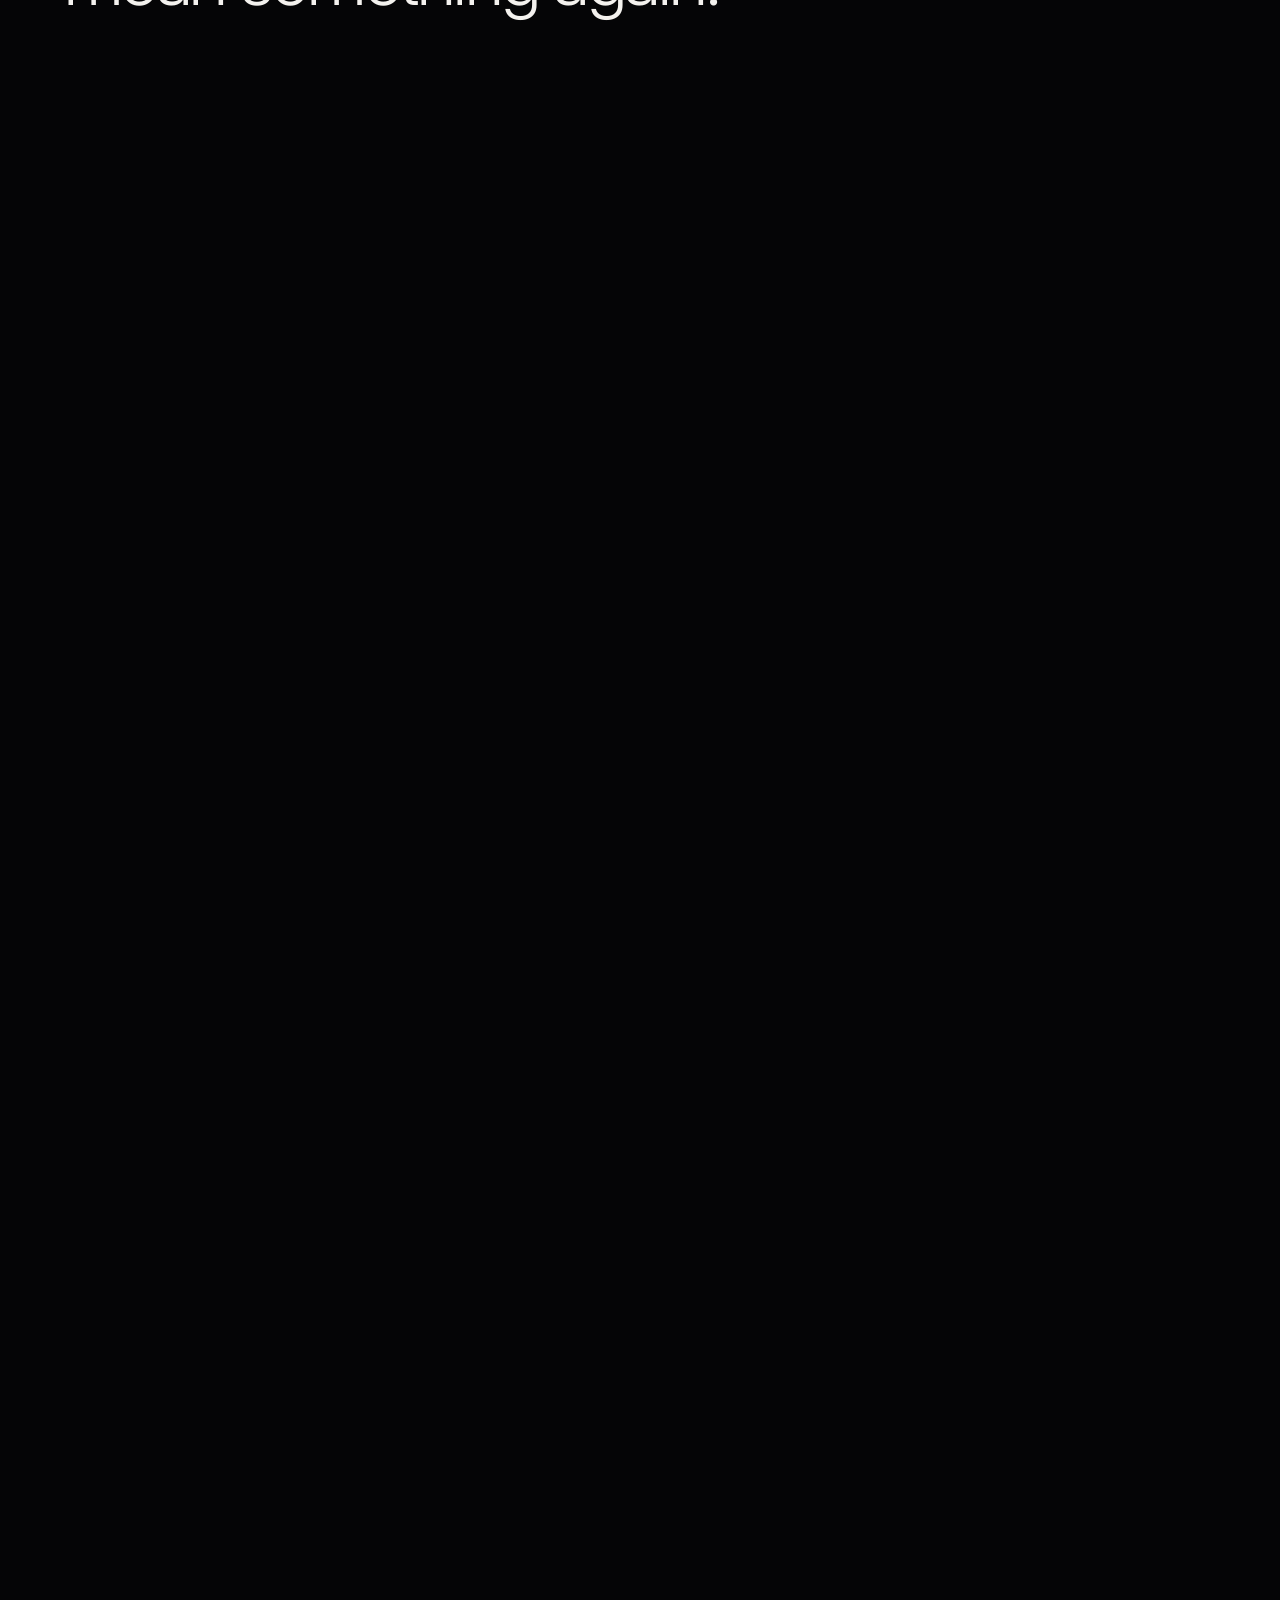
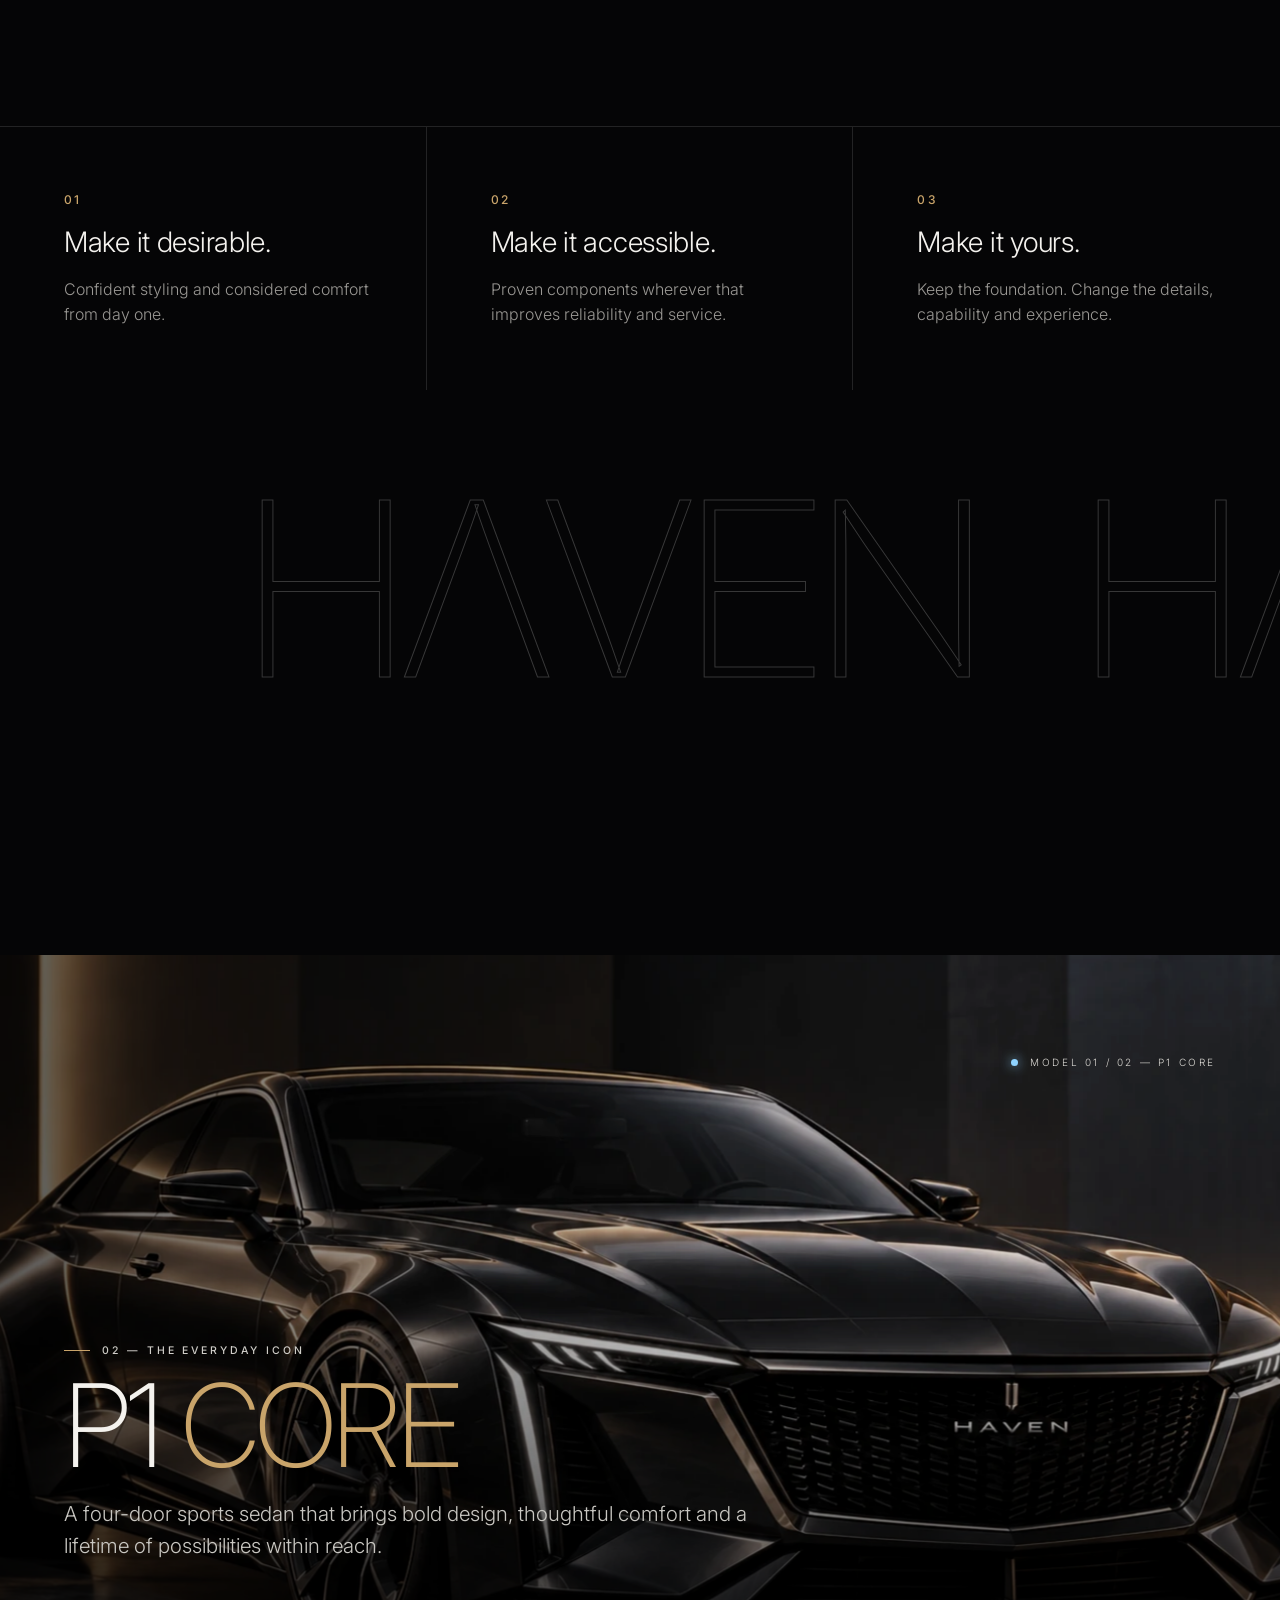
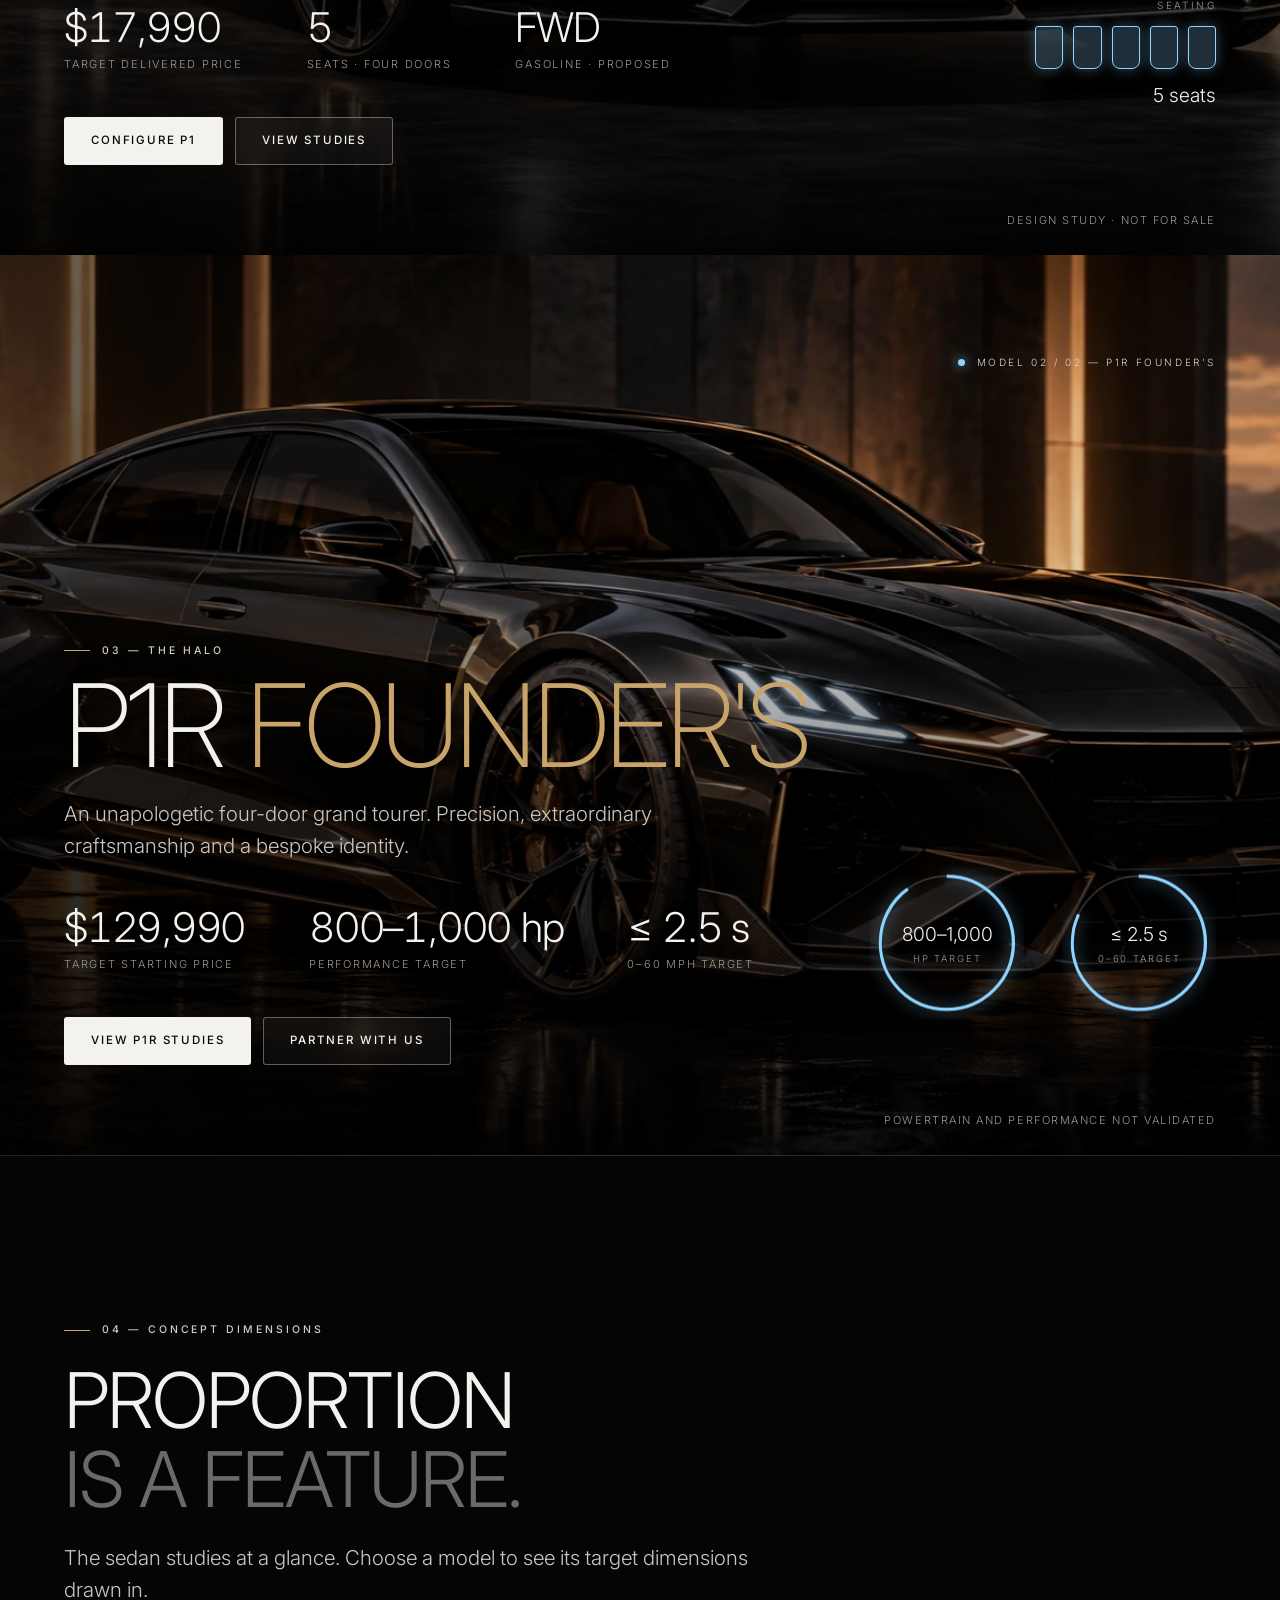
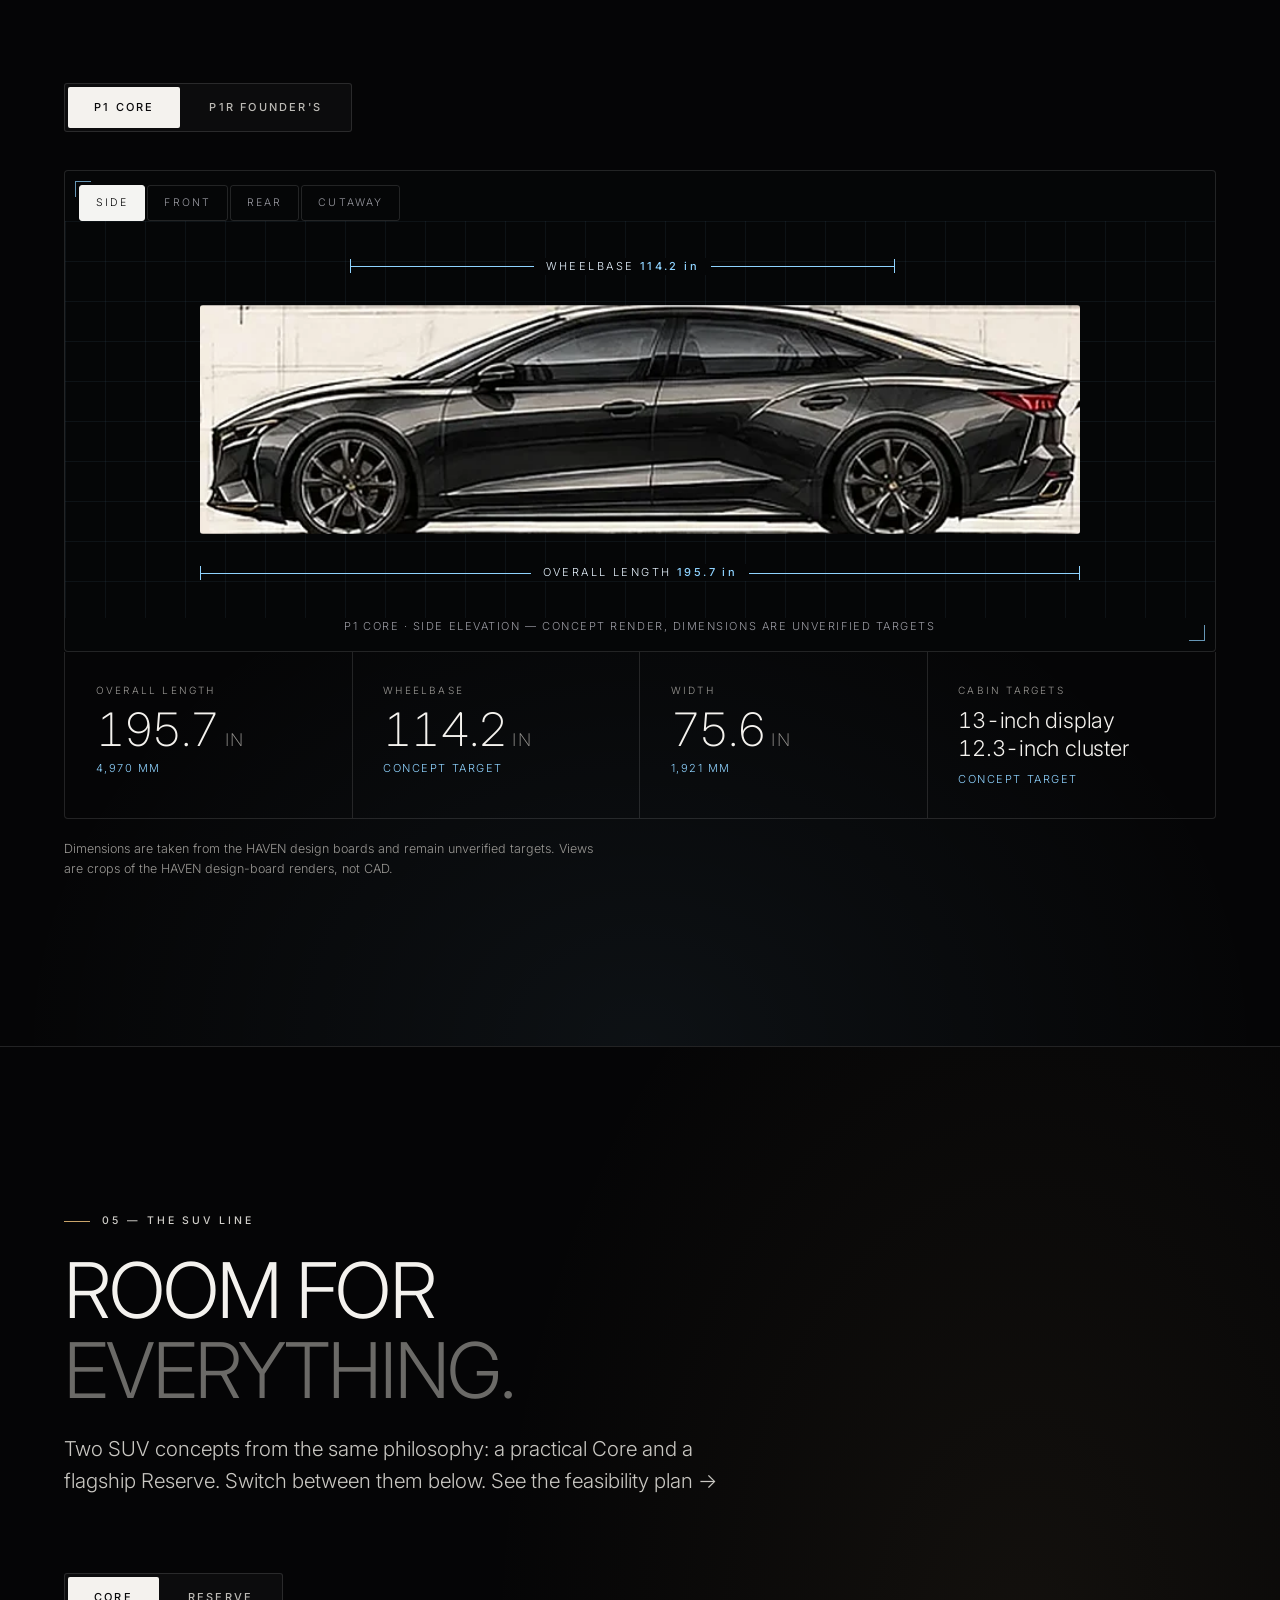
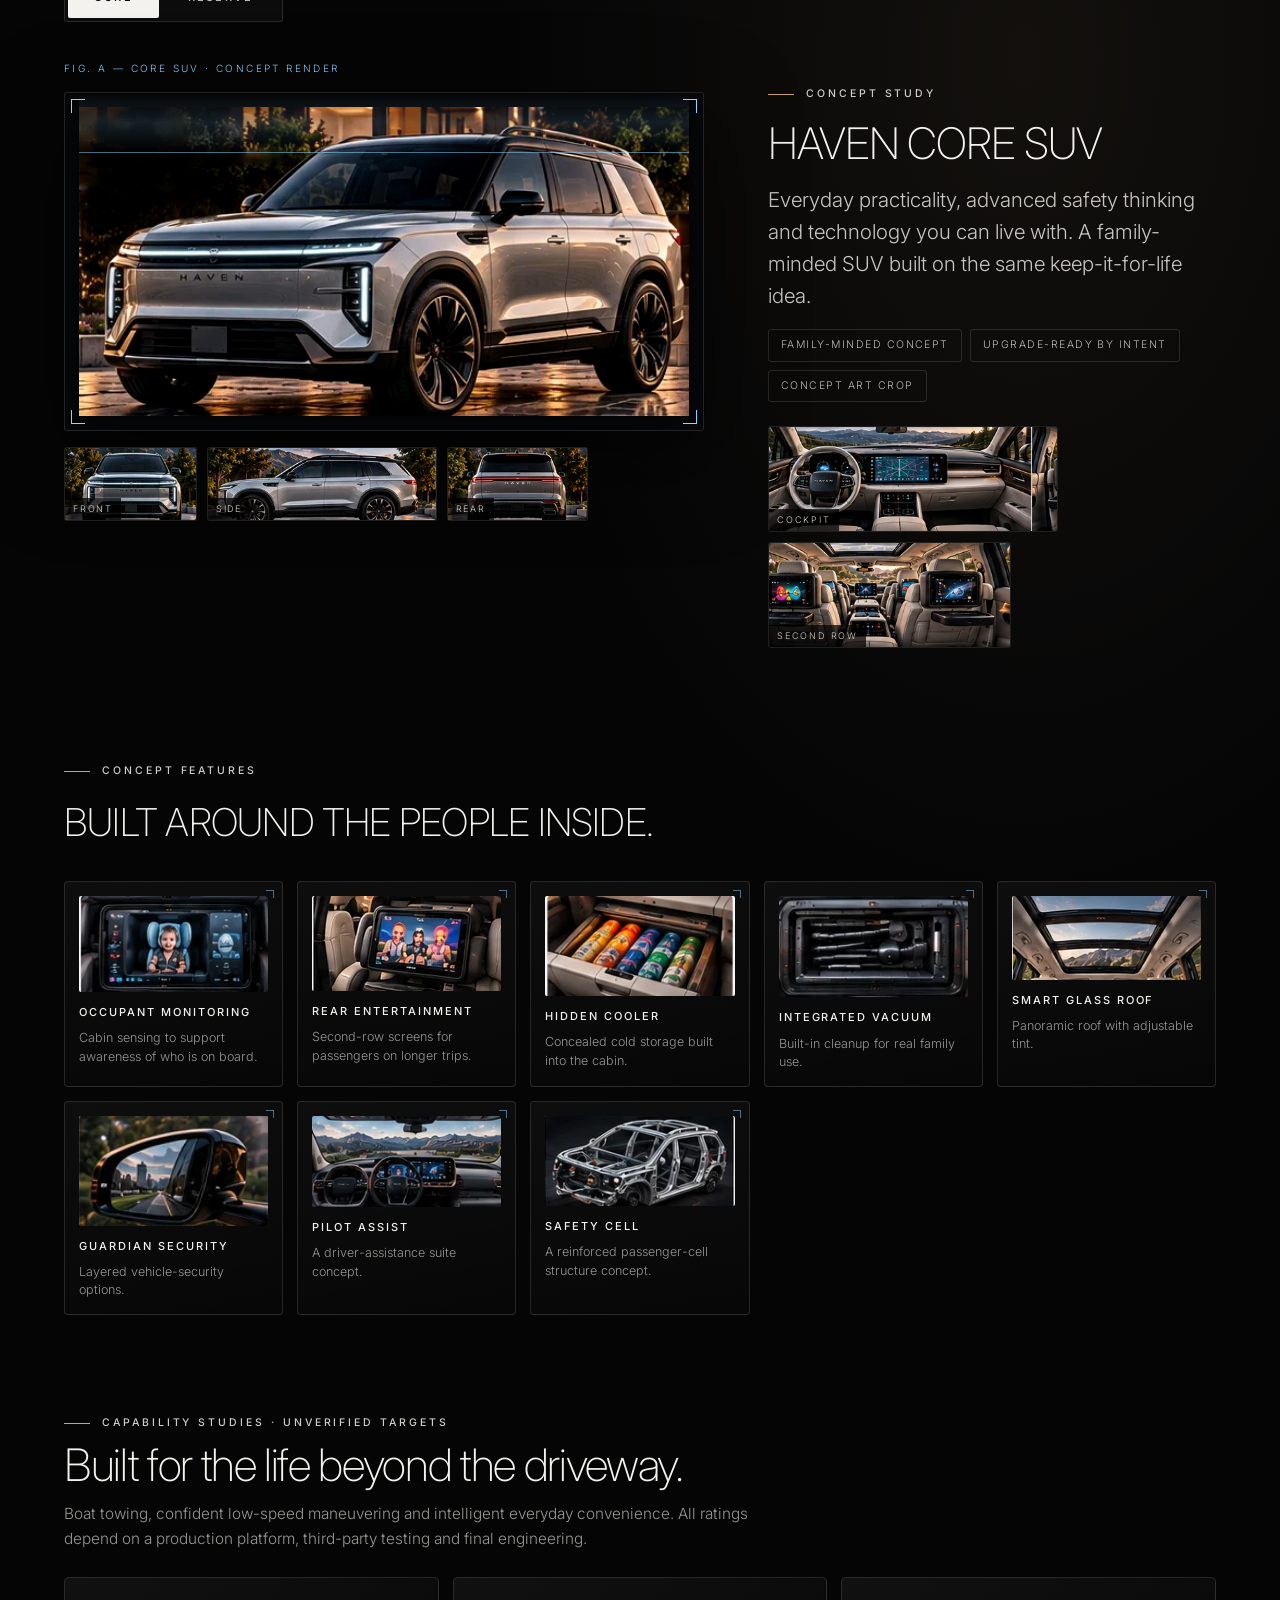
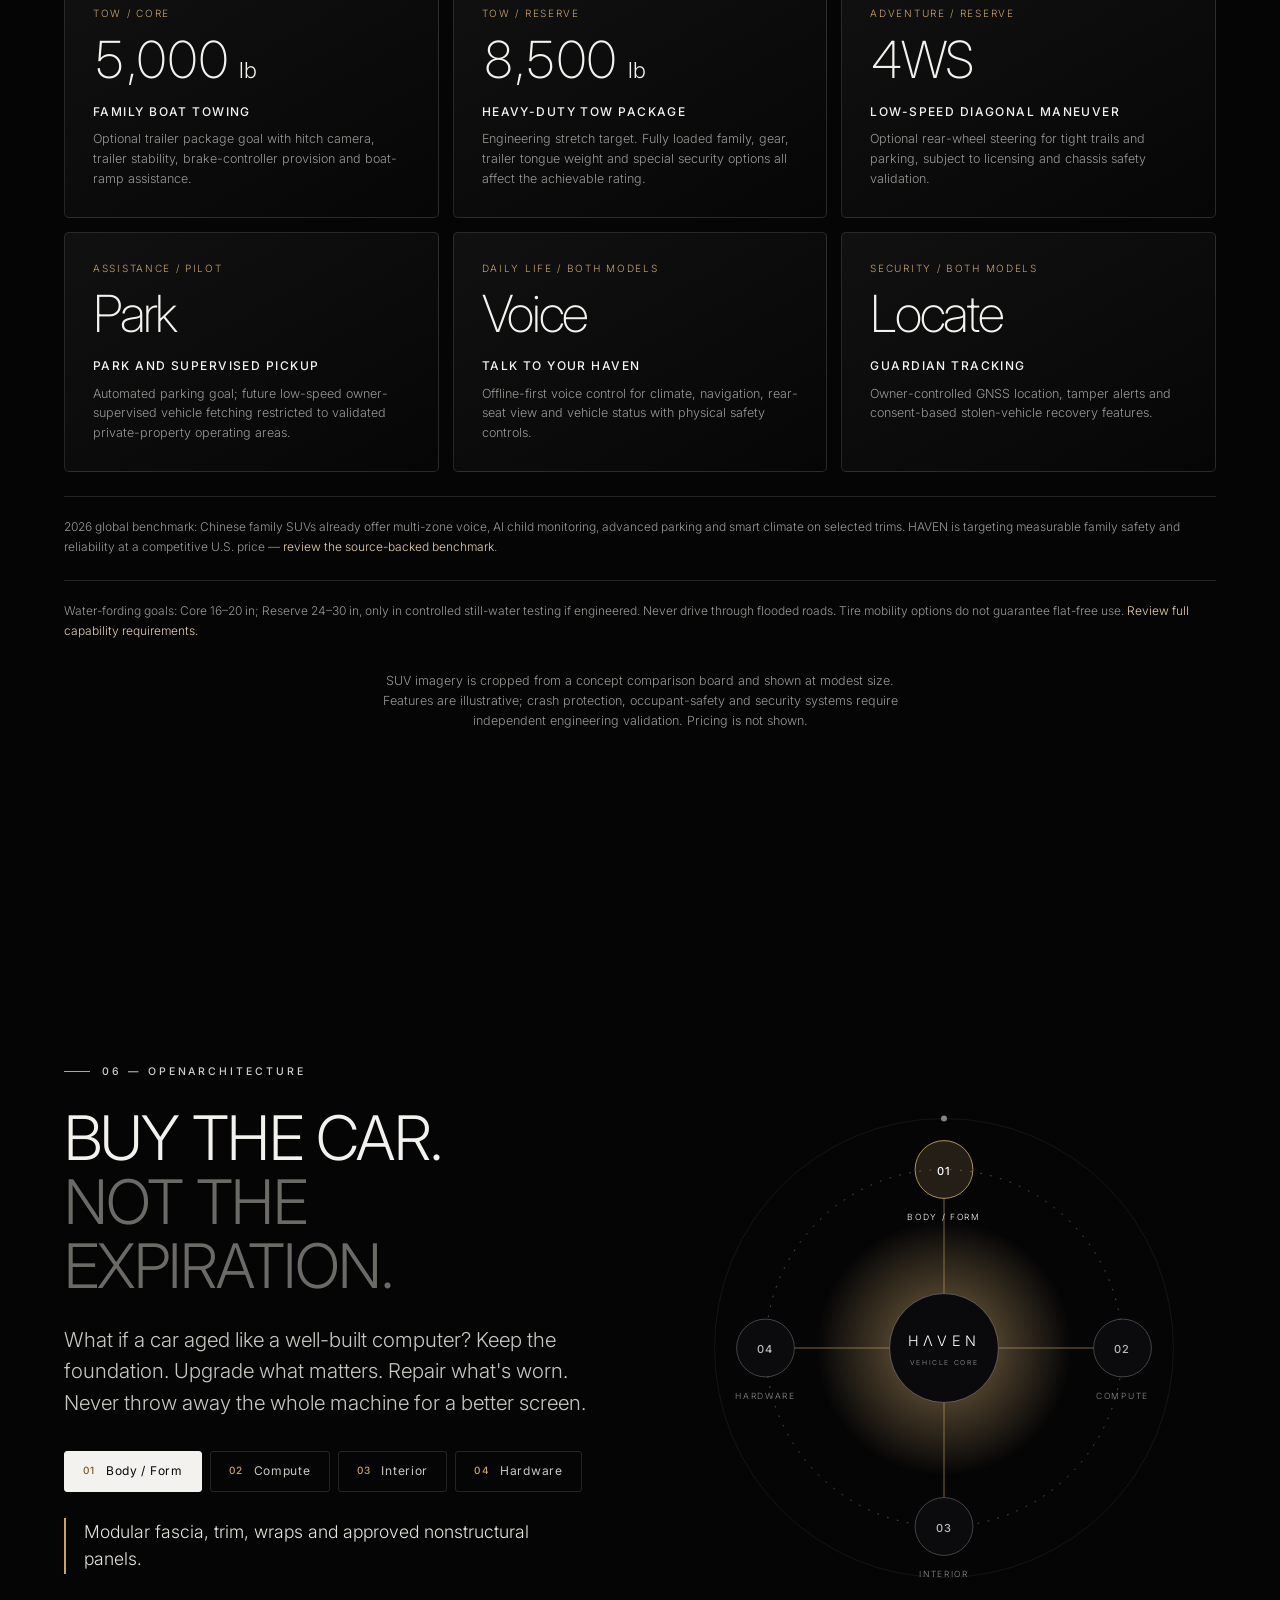
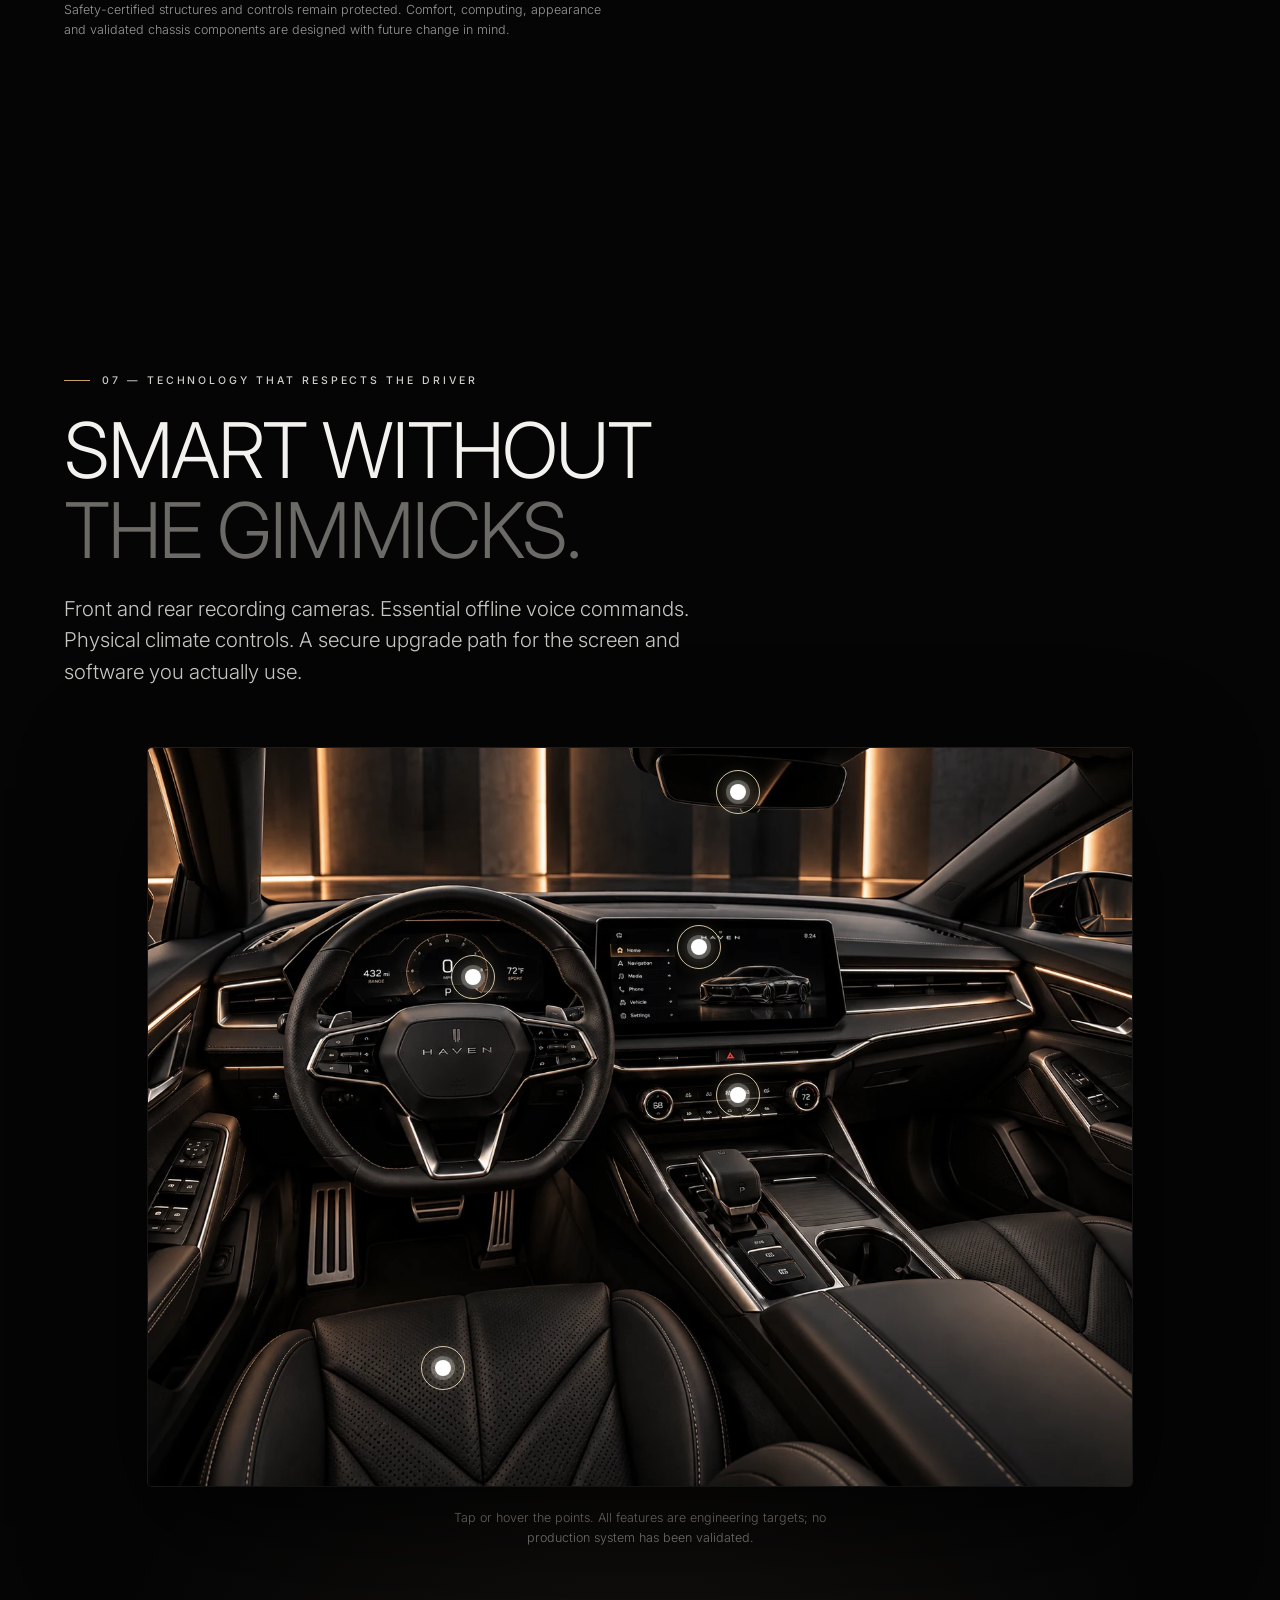
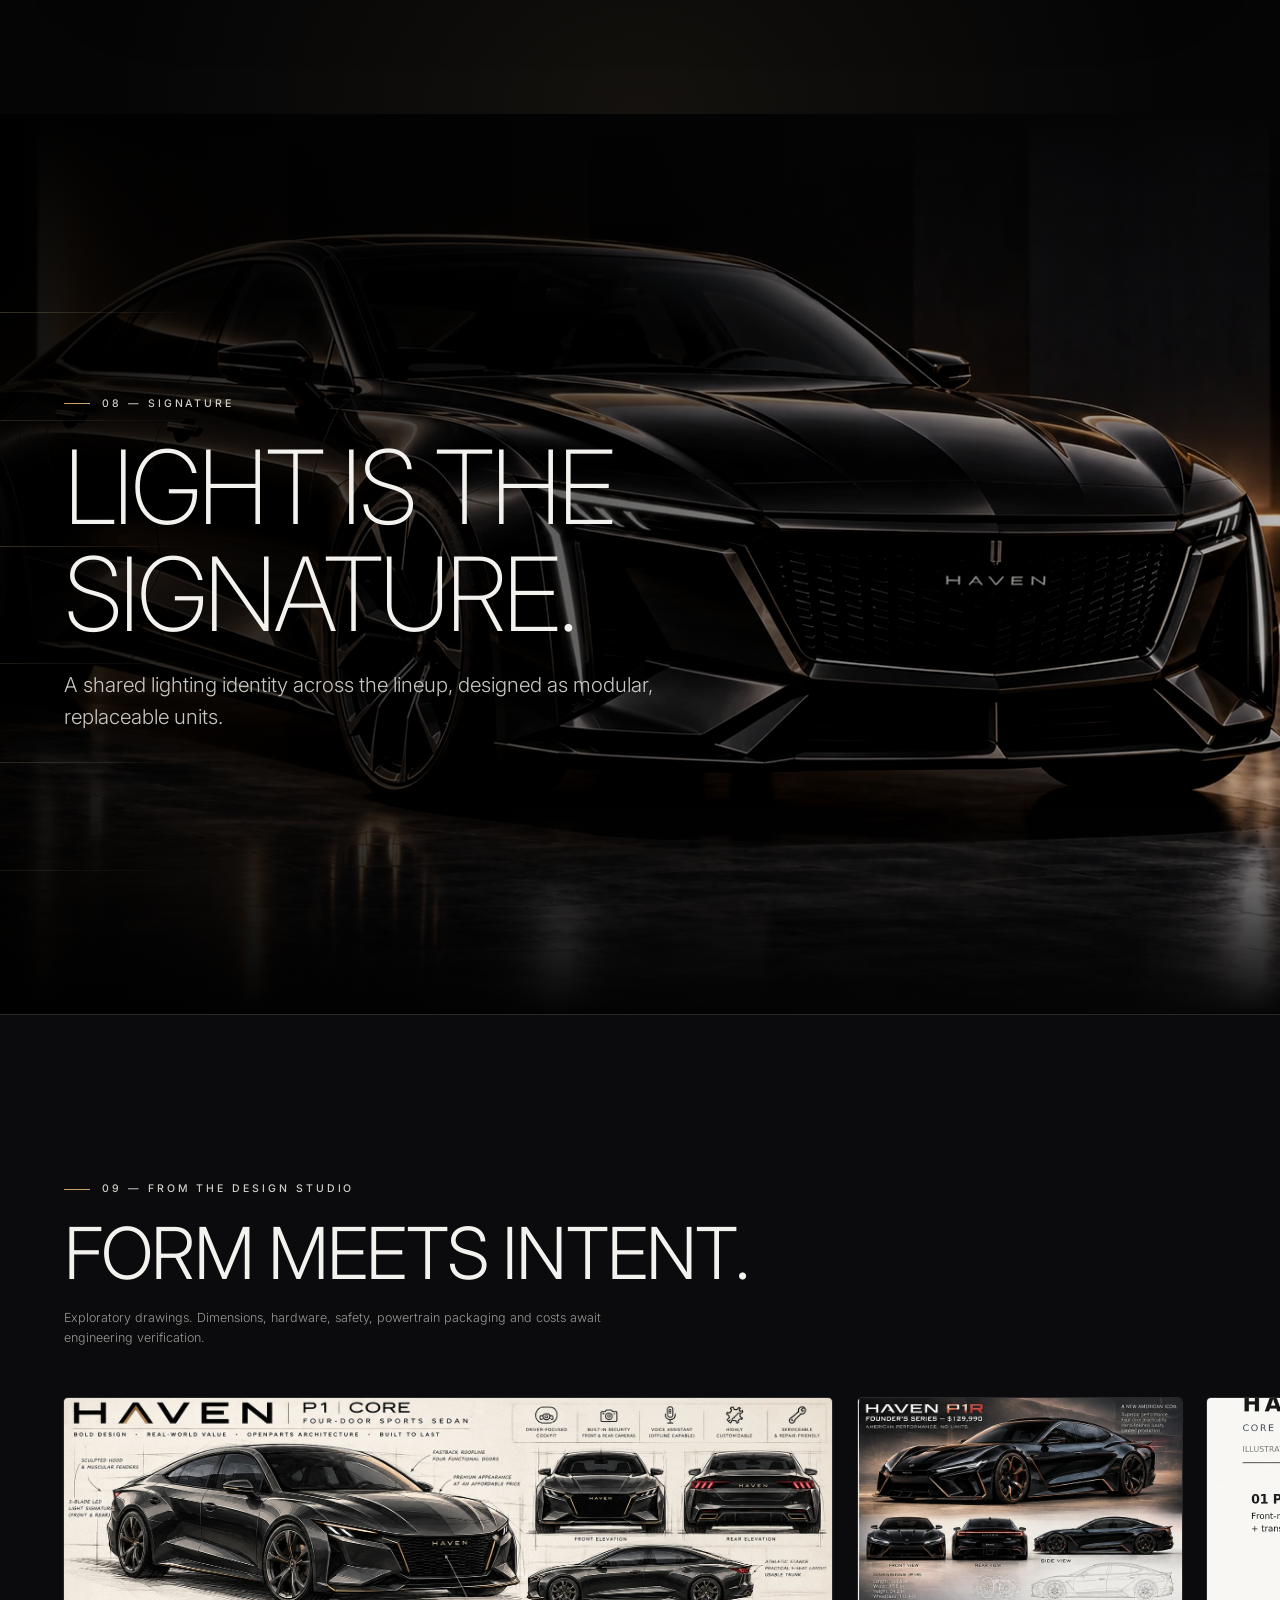
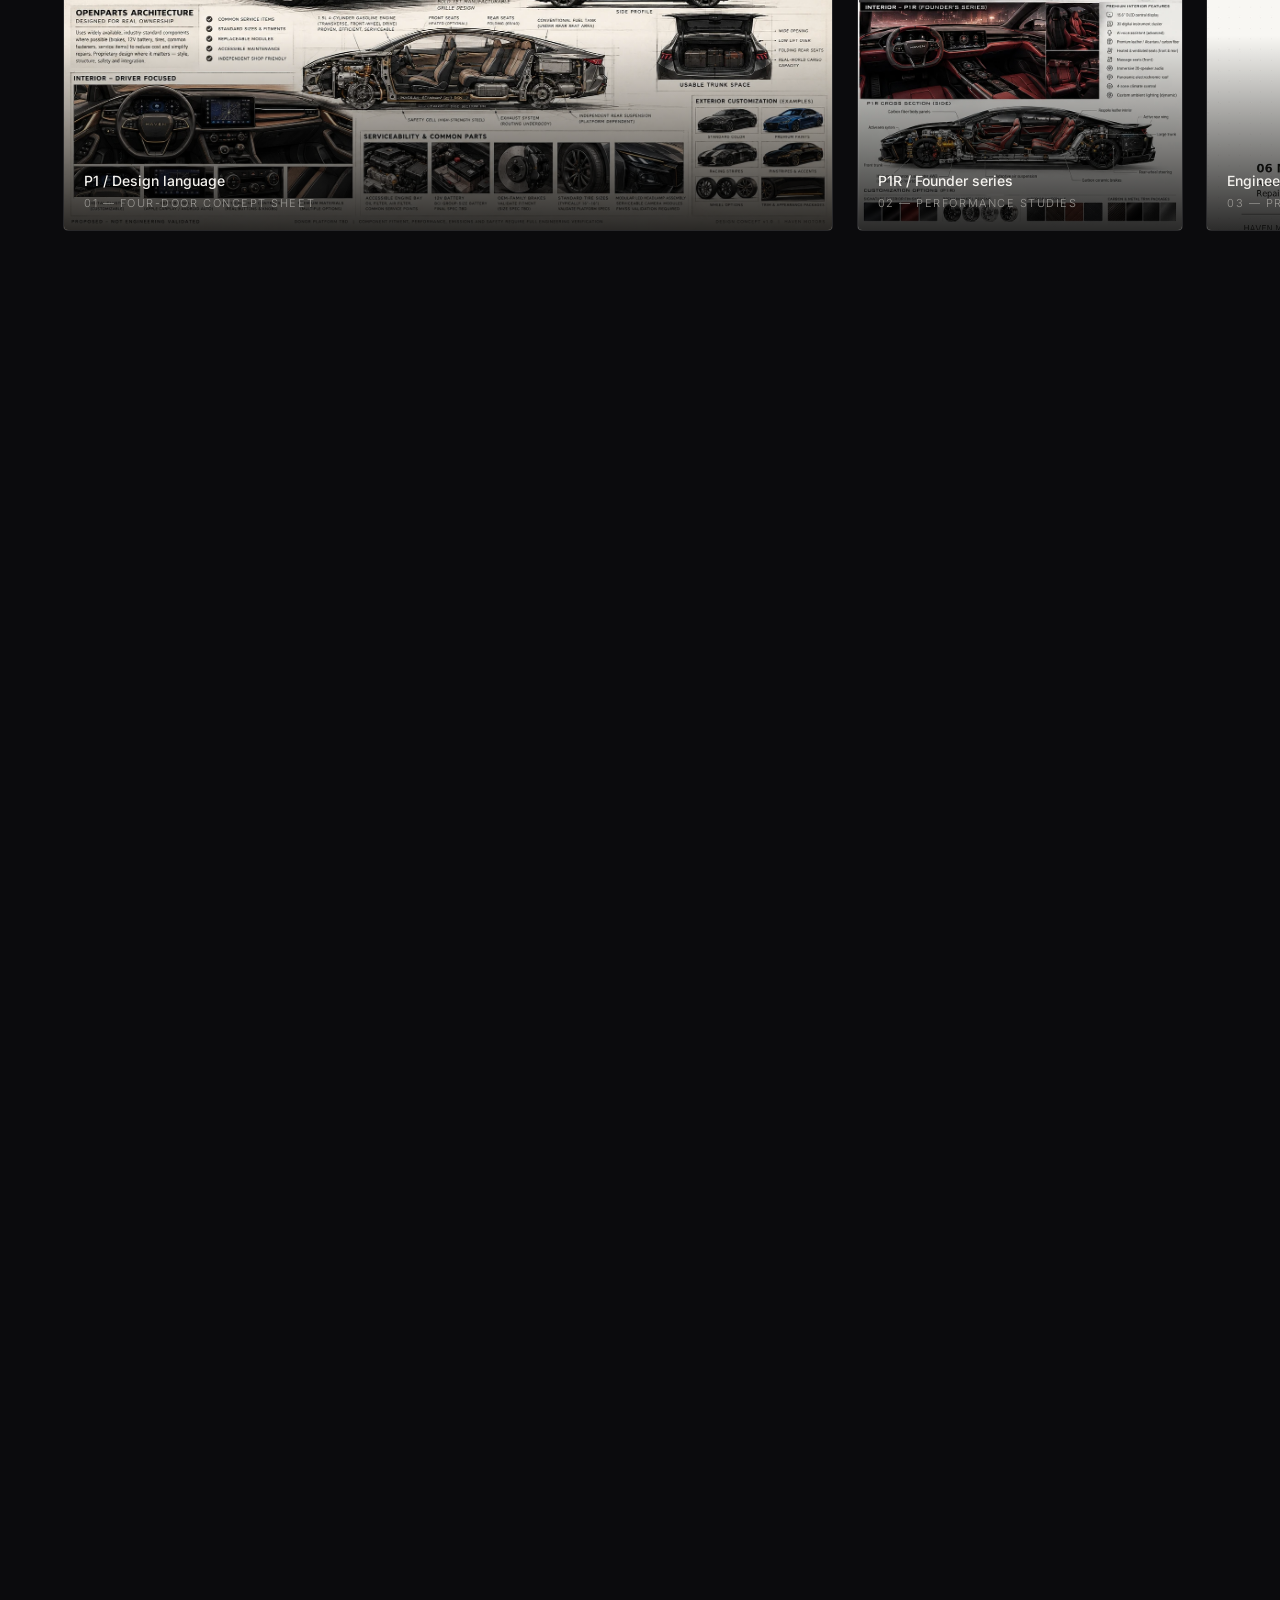
==== commit dba79512: "feat(motion): add visible cinematic scanning layers and full-screen design film" ====
--- a/index.html
+++ b/index.html
@@ -18,10 +18,10 @@
 <link href="https://fonts.googleapis.com/css2?family=Inter:wght@200;300;400;500;600&display=swap" rel="stylesheet">
 <link rel="preload" as="image" href="assets/p1-hero.webp">
 <link rel="stylesheet" href="css/site.css">
-<link rel="stylesheet" href="css/hero-cinema.css?v=mobile-v2">
+<link rel="stylesheet" href="css/hero-cinema.css?v=motion-v3">
 <script>document.documentElement.className='js';</script>
 <script defer src="js/site.js"></script>
-<script defer src="js/hero-cinema.js?v=mobile-v2"></script>
+<script defer src="js/hero-cinema.js?v=motion-v3"></script>
 </head>
 <body>
 <div class="boot" id="boot" aria-hidden="true">
@@ -80,6 +80,17 @@
       <div class="hero-sweep" aria-hidden="true"></div>
       <div class="hero-shade" aria-hidden="true"></div>
       <canvas class="hero-dust" id="heroDust" aria-hidden="true"></canvas>
+      <div class="hero-motion-graphics" aria-hidden="true">
+        <span class="motion-wipe"></span>
+        <span class="motion-beam"></span>
+        <span class="motion-corner motion-corner-tl"></span>
+        <span class="motion-corner motion-corner-tr"></span>
+        <span class="motion-corner motion-corner-bl"></span>
+        <span class="motion-corner motion-corner-br"></span>
+        <span class="motion-measure"><i></i><span>DESIGN / 001</span><i></i></span>
+        <span class="motion-projection"><i></i><i></i><i></i></span>
+        <span class="motion-track"><span class="motion-track-fill"></span></span>
+      </div>
     </div>
     <div class="hud" aria-hidden="true">
       <i class="br tl"></i><i class="br tr"></i><i class="br bl"></i><i class="br bR"></i>
@@ -89,6 +100,7 @@
         <div class="hud-tele"><span id="teleK">Program</span><b id="teleV">HAVEN Concept Studio</b></div>
       </div>
     </div>
+    <button type="button" class="hero-watch" id="heroWatch" aria-haspopup="dialog" aria-controls="heroFilmDialog"><span class="hero-watch-play" aria-hidden="true"></span><span>WATCH THE DESIGN FILM</span><span class="hero-watch-time">00:06</span></button>
     <div class="hero-scene" aria-hidden="true"><span class="hero-scene-line"></span><span>01 / DESIGN STUDY</span><span class="hero-scene-dot"></span><span>HAVEN P1</span></div>
     <div class="hero-mobile-plate" aria-hidden="true"><span>01 — 04</span><i></i><strong>P1 / CORE CONCEPT</strong></div>
     <div class="hero-content" id="heroContent">
@@ -469,6 +481,11 @@
   <img id="lightboxImage" alt="">
   <div id="lightboxCaption"></div>
 </div>
+<div class="hero-film-dialog" id="heroFilmDialog" role="dialog" aria-modal="true" aria-labelledby="heroFilmDialogTitle" hidden>
+  <div class="film-dialog-bar"><span class="film-dialog-wordmark" id="heroFilmDialogTitle">HΛVEN <small>/ DESIGN FILM 001</small></span><button type="button" id="heroFilmClose" class="film-dialog-close" aria-label="Close design film">CLOSE <span aria-hidden="true">×</span></button></div>
+  <div class="film-dialog-stage"><video id="heroFilmFull" controls playsinline preload="none" poster="assets/p1-hero.webp" aria-label="Six-second HAVEN P1 animated design concept"></video></div>
+  <p class="film-dialog-disclosure">AI-generated design study · exploratory concept · not a production vehicle</p>
+</div>
 <div class="toast" id="toast" role="status" aria-live="polite"></div>
 </body>
 </html>
--- a/css/hero-cinema.css
+++ b/css/hero-cinema.css
@@ -32,3 +32,130 @@
 @media(max-width:860px){.hero .hero-film{object-position:78% 52%}.hero-media .hero-poster{object-position:78% 52%}.hero .hero-shade{background:linear-gradient(0deg,rgba(3,3,5,.98),rgba(3,3,5,.74) 31%,rgba(3,3,5,.1) 75%),linear-gradient(90deg,rgba(4,4,6,.44),transparent 80%)}.hero-scene{right:var(--pad);top:105px;gap:8px;font-size:9px}.hero-scene-line{width:20px}.hero-content{bottom:clamp(132px,20vh,205px)}}
 @media(max-width:560px){.hero h1{font-size:clamp(3.15rem,13.8vw,5.15rem);letter-spacing:-.05em}.hero .hero-sub{font-size:1rem;max-width:22em}.hero .hero-actions{gap:9px;margin-top:25px}.hero .hero-actions .btn{min-height:46px;font-size:10px;padding:0 12px}.hero-foot{bottom:20px;gap:8px;flex-wrap:wrap}.hero-motion-toggle{order:3;min-height:34px;padding:0 12px;font-size:9px}.hero-foot .stamp{font-size:9px;max-width:70%;line-height:1.5}.hero-scene{top:97px;left:var(--pad);right:auto}.hero .hero-dust{opacity:.16}}
 @media(prefers-reduced-motion:reduce){.hero-film{display:none!important}.hero-motion-toggle{display:none!important}.hero .hero-sweep,.hero-scene-line{animation:none!important}.hero .hero-dust{display:none}}
+
+/* ---- Mobile v2: deliberate editorial composition, even with autoplay blocked ----
+   The v1 mobile CSS simply cropped the desktop hero. v2 gives mobile its own
+   vehicle stage, restrained specification labels, typographic deck and controls. */
+.hero-mobile-plate{display:none}
+@media (max-width:700px){
+  .hero{
+    height:max(100svh,760px);
+    min-height:760px;
+    background:
+      radial-gradient(ellipse 85% 33% at 51% 29%,rgba(154,114,66,.12),transparent 82%),
+      linear-gradient(180deg,#101013 0%,#050506 60%,#050506 100%);
+  }
+  .hero::before{
+    content:"";position:absolute;z-index:6;top:76px;left:var(--pad);right:var(--pad);
+    height:1px;background:linear-gradient(90deg,rgba(217,177,114,.8),rgba(255,255,255,.18),transparent);pointer-events:none;
+  }
+  .hero .hero-media{
+    inset:76px 0 auto!important;
+    height:min(48svh,420px);
+    transform:none!important;
+    overflow:hidden;
+    background:radial-gradient(ellipse at 53% 47%,#242025 0%,#0a090b 66%,transparent 100%);
+  }
+  .hero .hero-media .hero-poster,.hero .hero-film{
+    inset:0;width:100%;height:100%;
+    object-fit:contain;
+    object-position:center;
+    transform:scale(1.065)!important;
+    filter:brightness(.91) contrast(1.08) saturate(.94);
+  }
+  .hero .hero-media .hero-poster{transition:opacity .6s ease}
+  .hero.film-ready .hero-media .hero-poster{opacity:0}
+  .hero .hero-shade{
+    background:linear-gradient(180deg,rgba(3,3,4,.14) 0%,transparent 42%,rgba(5,5,6,.05) 62%,#050506 100%);
+    pointer-events:none;
+  }
+  .hero .hero-sweep{opacity:.16;animation-duration:16s}
+  .hero .hero-dust,.hero .hud{display:none!important}
+  .hero .hero-scene{
+    top:99px;left:var(--pad);right:auto;gap:9px;
+    padding:8px 10px 8px 0;
+    font-size:9px;letter-spacing:.16em;
+    color:#f2e9db;
+    text-shadow:0 1px 6px #000;
+  }
+  .hero-scene-line{width:24px}
+  .hero-mobile-plate{
+    display:flex;align-items:center;gap:12px;
+    position:absolute;z-index:6;
+    top:calc(76px + min(48svh,420px) - 96px);
+    left:var(--pad);right:var(--pad);
+    color:#e6e2d9;font-size:10px;letter-spacing:.18em;font-weight:400;
+    text-transform:uppercase;pointer-events:none;
+  }
+  .hero-mobile-plate>span{color:#d5af7a;font-weight:500}
+  .hero-mobile-plate>i{
+    display:block;flex:1;height:1px;background:linear-gradient(90deg,rgba(212,173,111,.8),rgba(255,255,255,.12));
+    transform-origin:left center;animation:heroLine 1.6s .55s both;
+  }
+  .hero-mobile-plate>strong{font-size:9px;font-weight:500;white-space:nowrap}
+  .hero #heroContent{
+    top:auto;left:var(--pad);right:var(--pad);
+    bottom:clamp(113px,13svh,136px);
+    max-width:none;
+    border-top:1px solid rgba(224,204,175,.26);
+    padding-top:17px;
+    text-align:left;
+  }
+  .hero .eyebrow{
+    color:#dfb77d;font-size:9px;
+    letter-spacing:.19em;line-height:1.6;
+    margin-bottom:13px;
+    max-width:330px;
+  }
+  .hero h1{
+    font-size:clamp(3.15rem,13.9vw,5.5rem);
+    line-height:.9;letter-spacing:-.065em;
+    text-shadow:0 8px 30px rgba(0,0,0,.25);
+  }
+  .hero .mask{padding-bottom:.095em;margin-bottom:0}
+  .hero .shimmer{
+    background:linear-gradient(100deg,#b58e5b 0%,#f4ddb7 34%,#bb945f 68%,#f7e8cf 100%);
+    background-size:200% 100%;-webkit-background-clip:text;background-clip:text;
+  }
+  .hero .hero-sub{
+    color:#ccc8c0;
+    font-size:clamp(.87rem,3.35vw,1.02rem);
+    line-height:1.45;
+    max-width:26em;
+    margin-top:14px;
+  }
+  .hero .hero-actions{display:grid;grid-template-columns:minmax(0,1fr) minmax(0,1fr);gap:9px;margin-top:20px}
+  .hero .hero-actions .btn{
+    min-width:0;min-height:49px;padding:6px 11px;
+    font-size:9.5px;letter-spacing:.07em;line-height:1.35;
+    white-space:normal;text-align:center;backdrop-filter:blur(15px);-webkit-backdrop-filter:blur(15px);
+  }
+  .hero .hero-actions .btn-solid{background:#e9e5de;color:#121213}
+  .hero .hero-actions .btn-ghost{background:rgba(255,255,255,.055);border-color:rgba(221,206,184,.37)}
+  .hero .hero-foot{
+    bottom:calc(16px + env(safe-area-inset-bottom,0px));
+    left:var(--pad);right:var(--pad);
+    display:grid;grid-template-columns:1fr auto;
+    align-items:end;gap:9px 16px;
+  }
+  .hero .hero-foot .stamp{
+    grid-column:1 / -1;max-width:none;
+    font-size:9px;line-height:1.5;letter-spacing:.09em;
+    color:#9f9c97;
+  }
+  .hero .hero-motion-toggle{order:initial;grid-column:1;min-height:35px;justify-self:start}
+  .hero .scroll-cue{grid-column:2;align-self:center;font-size:9px}
+  .hero .scroll-cue i{height:26px}
+  .hero .scroll-cue span{display:inline}
+}
+@media (max-width:360px){
+  .hero{height:max(100svh,820px);min-height:820px}
+  .hero #heroContent{bottom:125px}
+  .hero .hero-actions .btn{min-height:49px;padding-inline:8px;font-size:8.9px}
+  .hero .hero-mobile-plate{font-size:9px}
+  .hero .hero-mobile-plate>strong{font-size:8px}
+}
+@media (prefers-reduced-motion:reduce){
+  .hero-mobile-plate>i{animation:none}
+  .hero .hero-media .hero-poster{opacity:1!important}
+}
